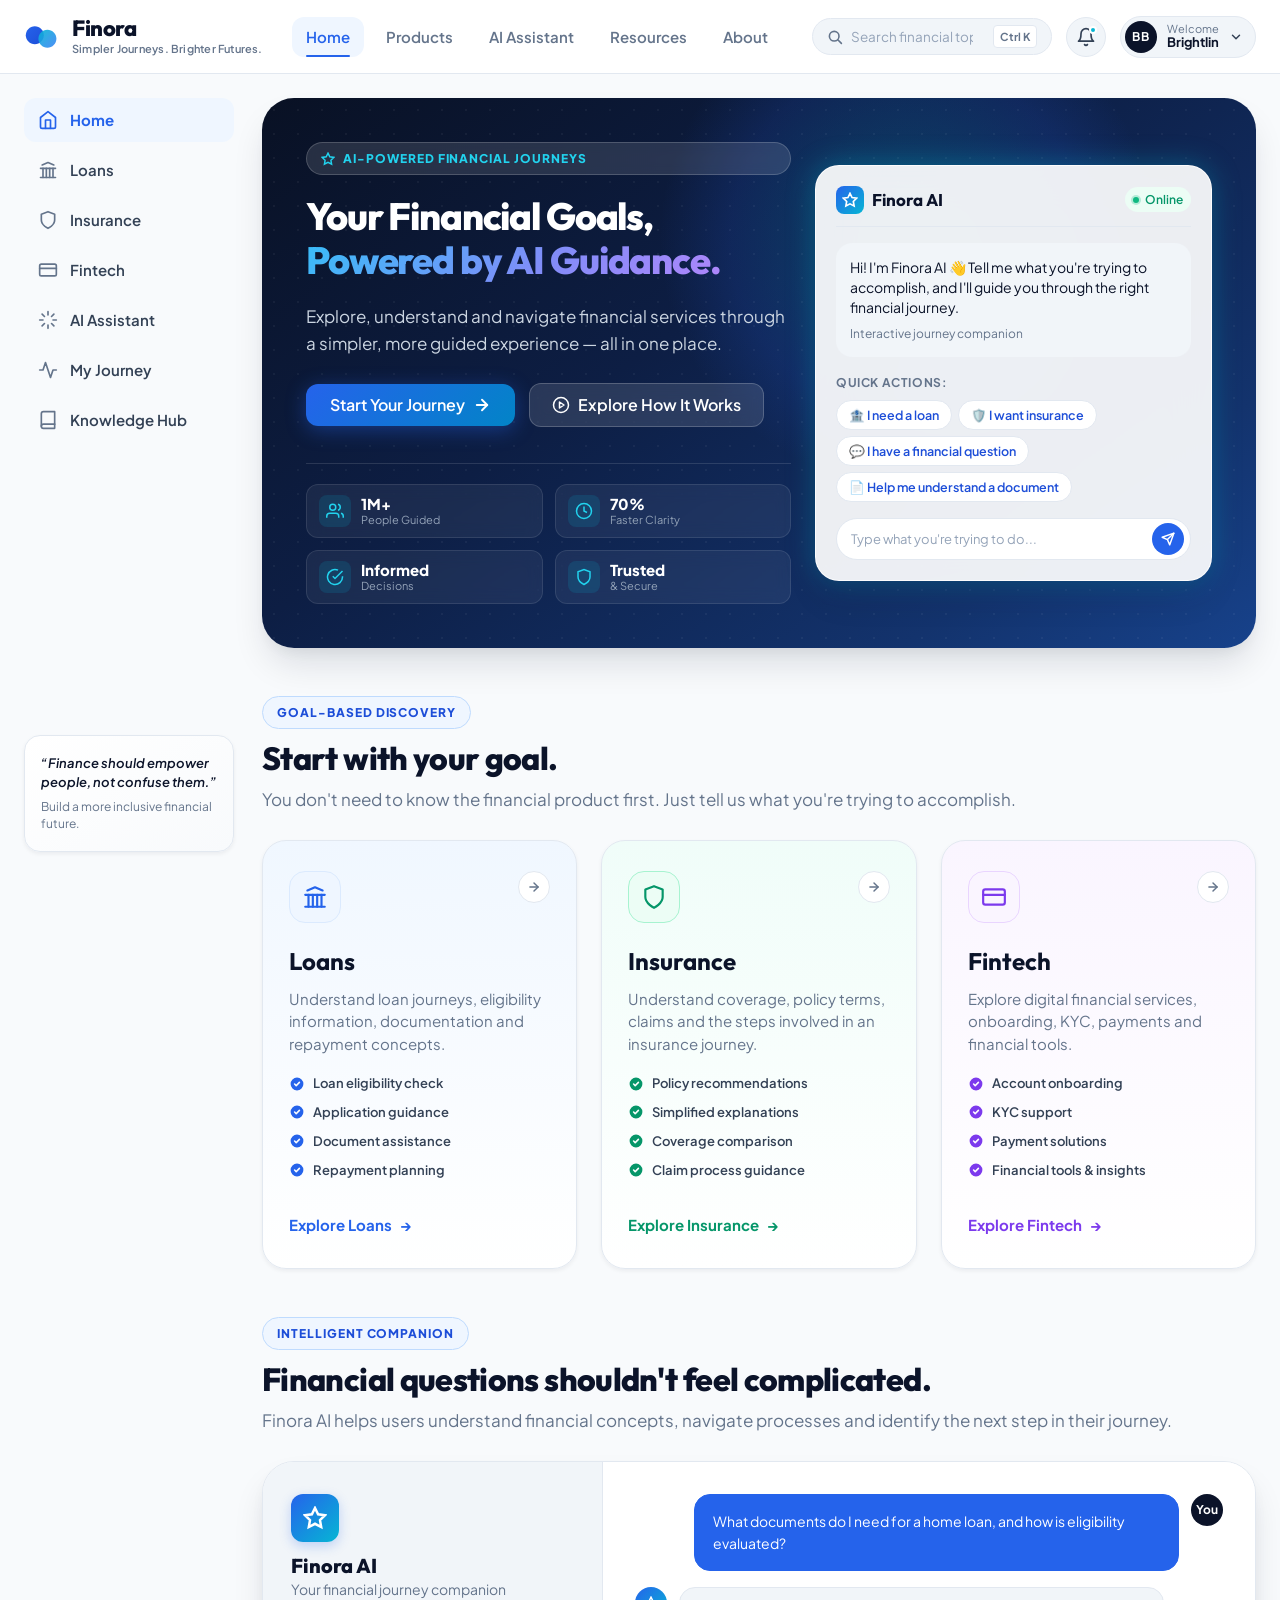
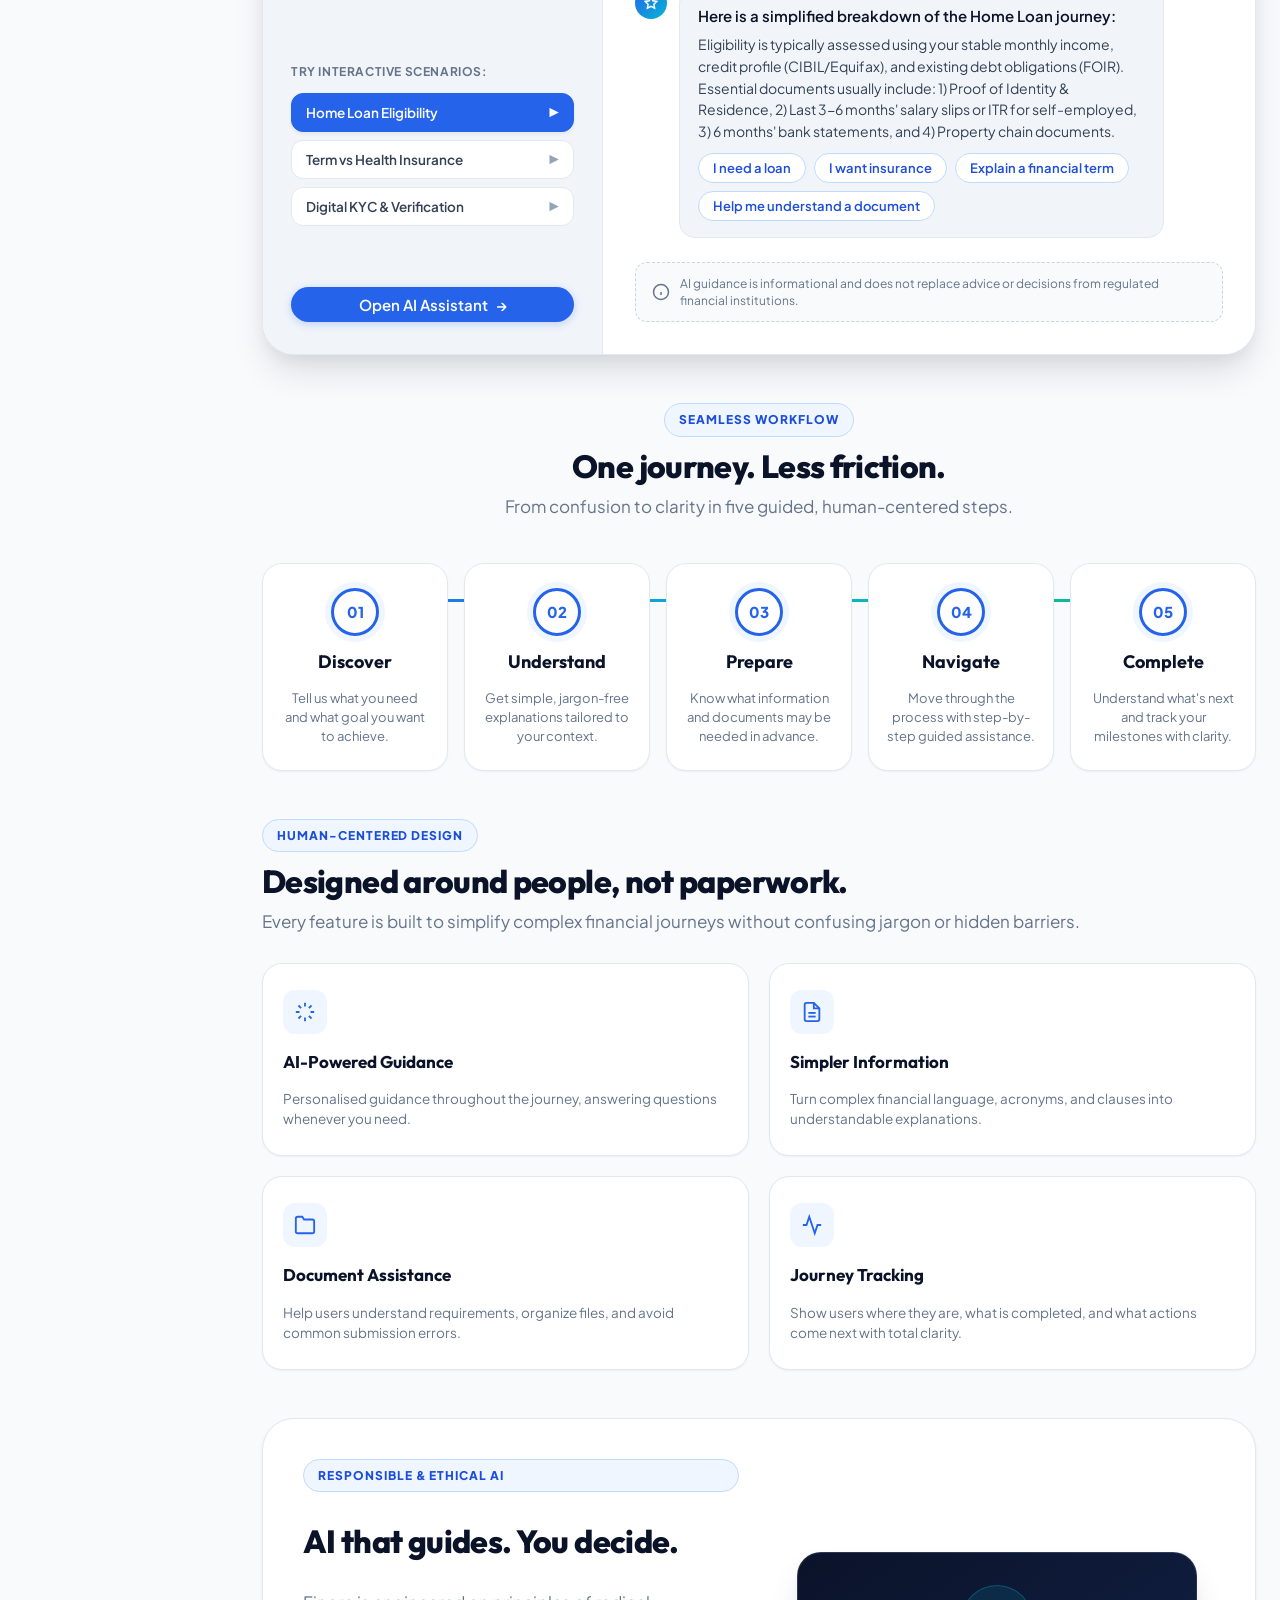
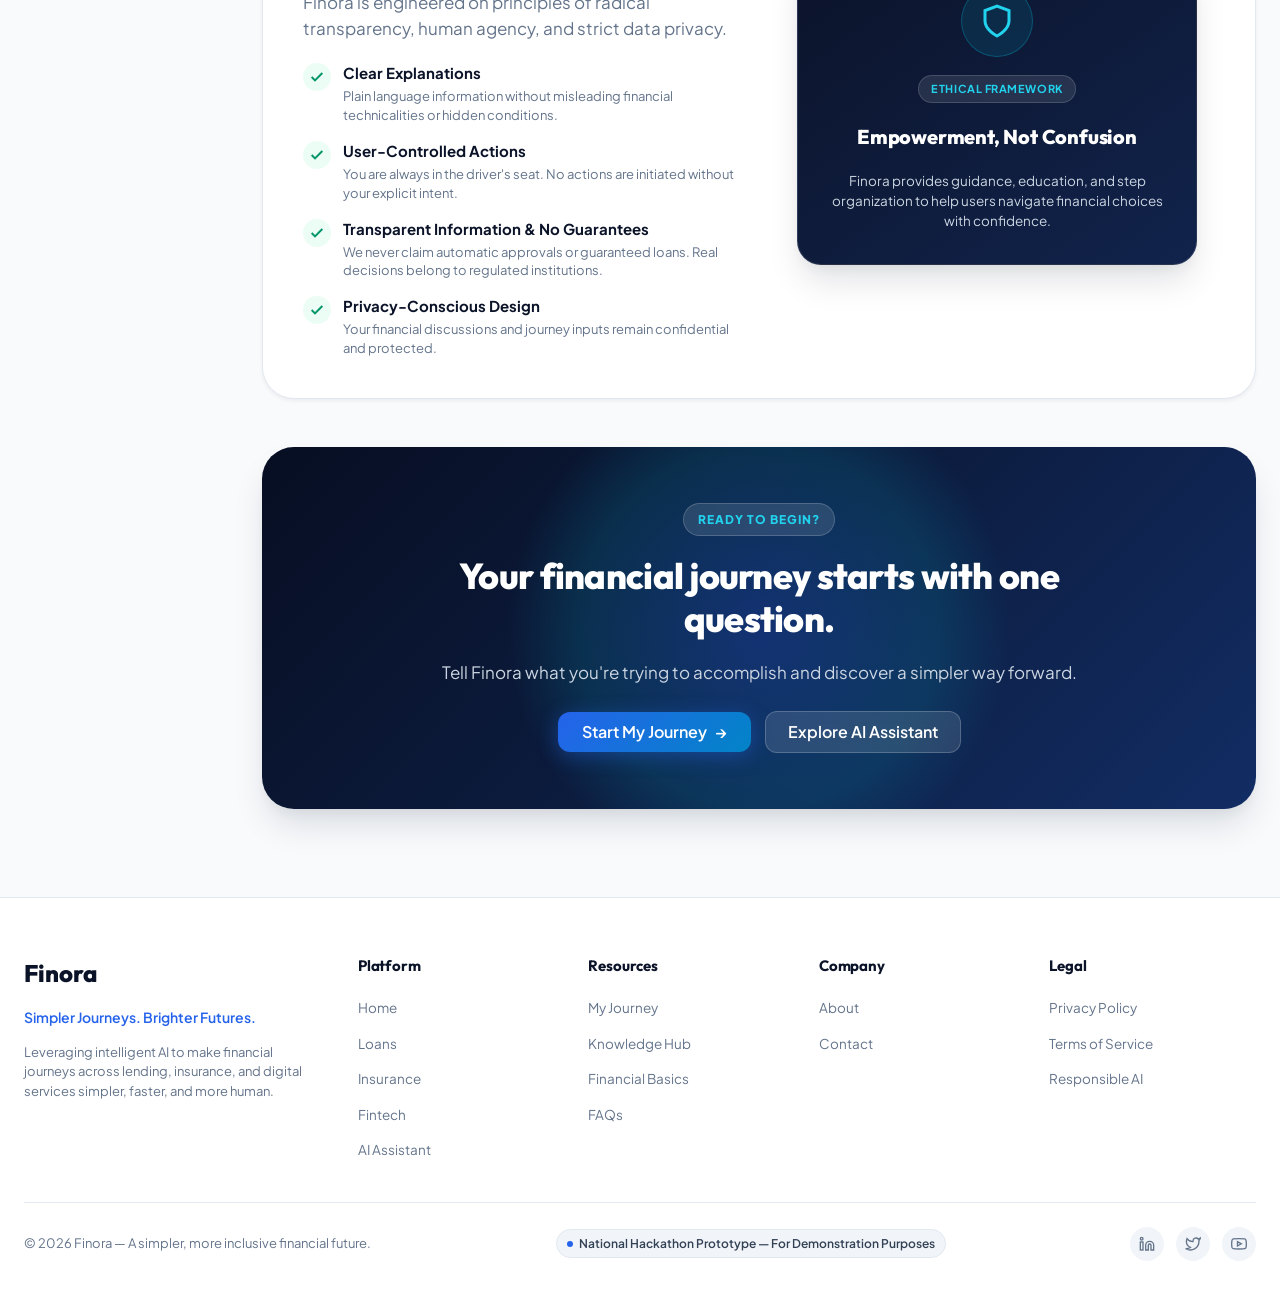
==== index.html @ 35585e45 "feat: initial commit for Finora - AI-Powered Financial Journeys home page and design system" ====
<!DOCTYPE html>
<html lang="en">
<head>
  <meta charset="UTF-8">
  <meta name="viewport" content="width=device-width, initial-scale=1.0">
  <meta name="description" content="Finora — AI-Powered Financial Journeys. Simpler Journeys. Brighter Futures. Making Loans, Insurance, and Fintech journeys simpler, faster, and more human.">
  <meta name="theme-color" content="#0b1329">
  <title>Finora — AI-Powered Financial Journeys</title>
  
  <!-- Core & Responsive Stylesheets -->
  <link rel="stylesheet" href="css/style.css">
  <link rel="stylesheet" href="css/responsive.css">
</head>
<body>

  <div class="app-container">

    <!-- ====================================================================
         GLOBAL FIXED HEADER / NAVIGATION
         ==================================================================== -->
    <header class="top-header" role="banner">
      <div class="header-inner">
        
        <!-- Brand Logo & Tagline -->
        <a href="index.html" class="brand-wrapper" aria-label="Finora Home">
          <svg class="brand-icon" viewBox="0 0 40 40" width="36" height="36" fill="none" xmlns="http://www.w3.org/2000/svg" aria-hidden="true">
            <path d="M12 28C17.5228 28 22 23.5228 22 18C22 12.4772 17.5228 8 12 8C6.47715 8 2 12.4772 2 18C2 23.5228 6.47715 28 12 28Z" fill="url(#brandGrad1)"/>
            <path d="M26 32C31.5228 32 36 27.5228 36 22C36 16.4772 31.5228 12 26 12C20.4772 12 16 16.4772 16 22C16 27.5228 20.4772 32 26 32Z" fill="url(#brandGrad2)" fill-opacity="0.9"/>
            <defs>
              <linearGradient id="brandGrad1" x1="2" y1="8" x2="22" y2="28" gradientUnits="userSpaceOnUse">
                <stop stop-color="#2563EB"/>
                <stop offset="1" stop-color="#1D4ED8"/>
              </linearGradient>
              <linearGradient id="brandGrad2" x1="16" y1="12" x2="36" y2="32" gradientUnits="userSpaceOnUse">
                <stop stop-color="#06B6D4"/>
                <stop offset="1" stop-color="#3B82F6"/>
              </linearGradient>
            </defs>
          </svg>
          <div class="brand-text-group">
            <span class="brand-name">Finora</span>
            <span class="brand-tagline">Simpler Journeys. Brighter Futures.</span>
          </div>
        </a>

        <!-- Global Navigation Links -->
        <nav class="nav-links" aria-label="Primary Navigation">
          <a href="index.html" class="nav-link active" aria-current="page">Home</a>
          <a href="loans.html" class="nav-link">Products</a>
          <a href="ai-assistant.html" class="nav-link">AI Assistant</a>
          <a href="knowledge-hub.html" class="nav-link">Resources</a>
          <a href="#about" class="nav-link">About</a>
        </nav>

        <!-- Header Actions / Profile -->
        <div class="header-actions">
          
          <!-- Search Bar -->
          <div class="header-search">
            <div class="search-input-wrapper">
              <svg class="search-icon" viewBox="0 0 20 20" width="16" height="16" fill="none" stroke="currentColor" stroke-width="2" stroke-linecap="round" stroke-linejoin="round" aria-hidden="true">
                <circle cx="9" cy="9" r="6"></circle>
                <line x1="18" y1="18" x2="13.5" y2="13.5"></line>
              </svg>
              <input type="search" id="globalSearchInput" class="search-input" placeholder="Search financial topics..." aria-label="Search financial topics">
              <span class="search-shortcut" aria-hidden="true">Ctrl K</span>
            </div>
          </div>

          <!-- Notification Bell -->
          <button class="btn-icon" id="notificationBtn" aria-label="Notifications (1 unread)">
            <svg width="20" height="20" viewBox="0 0 24 24" fill="none" stroke="currentColor" stroke-width="2" stroke-linecap="round" stroke-linejoin="round" aria-hidden="true">
              <path d="M18 8A6 6 0 0 0 6 8c0 7-3 9-3 9h18s-3-2-3-9"></path>
              <path d="M13.73 21a2 2 0 0 1-3.46 0"></path>
            </svg>
            <span class="notification-badge" aria-hidden="true"></span>
          </button>

          <!-- User Profile Area -->
          <div class="user-profile-badge" id="userProfileBadge" role="button" tabindex="0" aria-label="User Profile Brightlin">
            <div class="avatar-circle" aria-hidden="true">BB</div>
            <div class="user-details">
              <span class="user-greeting">Welcome</span>
              <span class="user-name">Brightlin</span>
            </div>
            <svg width="14" height="14" viewBox="0 0 24 24" fill="none" stroke="currentColor" stroke-width="2.5" stroke-linecap="round" stroke-linejoin="round" aria-hidden="true">
              <polyline points="6 9 12 15 18 9"></polyline>
            </svg>
          </div>

          <!-- Mobile Hamburger Toggle -->
          <button class="mobile-menu-btn" id="mobileMenuBtn" aria-label="Open mobile navigation menu" aria-expanded="false">
            <svg width="22" height="22" viewBox="0 0 24 24" fill="none" stroke="currentColor" stroke-width="2" stroke-linecap="round" stroke-linejoin="round" aria-hidden="true">
              <line x1="3" y1="12" x2="21" y2="12"></line>
              <line x1="3" y1="6" x2="21" y2="6"></line>
              <line x1="3" y1="18" x2="21" y2="18"></line>
            </svg>
          </button>

        </div>

      </div>
    </header>

    <!-- Mobile Drawer Backdrop & Drawer -->
    <div class="mobile-drawer-backdrop" id="mobileDrawerBackdrop" aria-hidden="true"></div>
    <div class="mobile-drawer" id="mobileDrawer" role="dialog" aria-modal="true" aria-label="Mobile Navigation">
      <div class="mobile-drawer-header">
        <div class="brand-wrapper">
          <svg class="brand-icon" viewBox="0 0 40 40" width="36" height="36" fill="none" xmlns="http://www.w3.org/2000/svg" aria-hidden="true">
            <path d="M12 28C17.5228 28 22 23.5228 22 18C22 12.4772 17.5228 8 12 8C6.47715 8 2 12.4772 2 18C2 23.5228 6.47715 28 12 28Z" fill="url(#brandGradDrawer1)"/>
            <path d="M26 32C31.5228 32 36 27.5228 36 22C36 16.4772 31.5228 12 26 12C20.4772 12 16 16.4772 16 22C16 27.5228 20.4772 32 26 32Z" fill="url(#brandGradDrawer2)" fill-opacity="0.9"/>
            <defs>
              <linearGradient id="brandGradDrawer1" x1="2" y1="8" x2="22" y2="28" gradientUnits="userSpaceOnUse">
                <stop stop-color="#2563EB"/>
                <stop offset="1" stop-color="#1D4ED8"/>
              </linearGradient>
              <linearGradient id="brandGradDrawer2" x1="16" y1="12" x2="36" y2="32" gradientUnits="userSpaceOnUse">
                <stop stop-color="#06B6D4"/>
                <stop offset="1" stop-color="#3B82F6"/>
              </linearGradient>
            </defs>
          </svg>
          <div class="brand-text-group">
            <span class="brand-name">Finora</span>
            <span class="brand-tagline">Simpler Journeys. Brighter Futures.</span>
          </div>
        </div>
        <button class="mobile-drawer-close-btn" id="mobileDrawerClose" aria-label="Close menu">
          <svg width="20" height="20" viewBox="0 0 24 24" fill="none" stroke="currentColor" stroke-width="2" stroke-linecap="round" stroke-linejoin="round" aria-hidden="true">
            <line x1="18" y1="6" x2="6" y2="18"></line>
            <line x1="6" y1="6" x2="18" y2="18"></line>
          </svg>
        </button>
      </div>

      <div class="mobile-drawer-search">
        <div class="search-input-wrapper">
          <svg class="search-icon" viewBox="0 0 20 20" width="16" height="16" fill="none" stroke="currentColor" stroke-width="2" aria-hidden="true">
            <circle cx="9" cy="9" r="6"></circle>
            <line x1="18" y1="18" x2="13.5" y2="13.5"></line>
          </svg>
          <input type="search" class="search-input" placeholder="Search topics..." aria-label="Mobile search">
        </div>
      </div>

      <nav class="mobile-drawer-nav">
        <a href="index.html" class="mobile-nav-link active">
          <span>🏠</span>
          <span>Home</span>
        </a>
        <a href="loans.html" class="mobile-nav-link">
          <span>🏦</span>
          <span>Loans Journey</span>
        </a>
        <a href="insurance.html" class="mobile-nav-link">
          <span>🛡️</span>
          <span>Insurance Journey</span>
        </a>
        <a href="fintech.html" class="mobile-nav-link">
          <span>💳</span>
          <span>Fintech Services</span>
        </a>
        <a href="ai-assistant.html" class="mobile-nav-link">
          <span>✨</span>
          <span>AI Assistant</span>
        </a>
        <a href="my-journey.html" class="mobile-nav-link">
          <span>🗺️</span>
          <span>My Journey</span>
        </a>
        <a href="knowledge-hub.html" class="mobile-nav-link">
          <span>📚</span>
          <span>Knowledge Hub</span>
        </a>
      </nav>

      <div class="mobile-drawer-footer">
        <a href="ai-assistant.html" class="btn btn-primary btn-hero-glow">
          <span>Start Your Journey</span>
          <span aria-hidden="true">→</span>
        </a>
      </div>
    </div>

    <!-- ====================================================================
         APP BODY LAYOUT: SIDEBAR + MAIN CONTENT
         ==================================================================== -->
    <div class="app-body">

      <!-- SECONDARY DESKTOP SIDEBAR -->
      <aside class="sidebar" aria-label="Journey Sidebar Navigation">
        <nav class="sidebar-nav">
          
          <a href="index.html" class="sidebar-link active" aria-current="page">
            <svg class="sidebar-icon" viewBox="0 0 24 24" width="20" height="20" fill="none" stroke="currentColor" stroke-width="2" stroke-linecap="round" stroke-linejoin="round" aria-hidden="true">
              <path d="M3 9l9-7 9 7v11a2 2 0 0 1-2 2H5a2 2 0 0 1-2-2z"></path>
              <polyline points="9 22 9 12 15 12 15 22"></polyline>
            </svg>
            <span>Home</span>
          </a>

          <a href="loans.html" class="sidebar-link">
            <svg class="sidebar-icon" viewBox="0 0 24 24" width="20" height="20" fill="none" stroke="currentColor" stroke-width="2" stroke-linecap="round" stroke-linejoin="round" aria-hidden="true">
              <line x1="3" y1="21" x2="21" y2="21"></line>
              <line x1="3" y1="10" x2="21" y2="10"></line>
              <polyline points="5 6 12 3 19 6"></polyline>
              <line x1="6" y1="10" x2="6" y2="21"></line>
              <line x1="10" y1="10" x2="10" y2="21"></line>
              <line x1="14" y1="10" x2="14" y2="21"></line>
              <line x1="18" y1="10" x2="18" y2="21"></line>
            </svg>
            <span>Loans</span>
          </a>

          <a href="insurance.html" class="sidebar-link">
            <svg class="sidebar-icon" viewBox="0 0 24 24" width="20" height="20" fill="none" stroke="currentColor" stroke-width="2" stroke-linecap="round" stroke-linejoin="round" aria-hidden="true">
              <path d="M12 22s8-4 8-10V5l-8-3-8 3v7c0 6 8 10 8 10z"></path>
            </svg>
            <span>Insurance</span>
          </a>

          <a href="fintech.html" class="sidebar-link">
            <svg class="sidebar-icon" viewBox="0 0 24 24" width="20" height="20" fill="none" stroke="currentColor" stroke-width="2" stroke-linecap="round" stroke-linejoin="round" aria-hidden="true">
              <rect x="2" y="5" width="20" height="14" rx="2"></rect>
              <line x1="2" y1="10" x2="22" y2="10"></line>
            </svg>
            <span>Fintech</span>
          </a>

          <a href="ai-assistant.html" class="sidebar-link">
            <svg class="sidebar-icon" viewBox="0 0 24 24" width="20" height="20" fill="none" stroke="currentColor" stroke-width="2" stroke-linecap="round" stroke-linejoin="round" aria-hidden="true">
              <path d="M12 2v4M12 18v4M4.93 4.93l2.83 2.83M16.24 16.24l2.83 2.83M2 12h4M18 12h4M4.93 19.07l2.83-2.83M16.24 7.76l2.83-2.83"></path>
            </svg>
            <span>AI Assistant</span>
          </a>

          <a href="my-journey.html" class="sidebar-link">
            <svg class="sidebar-icon" viewBox="0 0 24 24" width="20" height="20" fill="none" stroke="currentColor" stroke-width="2" stroke-linecap="round" stroke-linejoin="round" aria-hidden="true">
              <polyline points="22 12 18 12 15 21 9 3 6 12 2 12"></polyline>
            </svg>
            <span>My Journey</span>
          </a>

          <a href="knowledge-hub.html" class="sidebar-link">
            <svg class="sidebar-icon" viewBox="0 0 24 24" width="20" height="20" fill="none" stroke="currentColor" stroke-width="2" stroke-linecap="round" stroke-linejoin="round" aria-hidden="true">
              <path d="M4 19.5A2.5 2.5 0 0 1 6.5 17H20"></path>
              <path d="M6.5 2H20v20H6.5A2.5 2.5 0 0 1 4 19.5v-15A2.5 2.5 0 0 1 6.5 2z"></path>
            </svg>
            <span>Knowledge Hub</span>
          </a>

        </nav>

        <!-- Sidebar Inspiration Quote Card -->
        <div class="sidebar-quote-card">
          <p class="sidebar-quote-text">“Finance should empower people, not confuse them.”</p>
          <p class="sidebar-quote-subtext">Build a more inclusive financial future.</p>
        </div>
      </aside>

      <!-- ==================================================================
           MAIN CONTENT AREA
           ================================================================== -->
      <main class="main-content" id="mainContent" role="main">

        <!-- ================================================================
             SECTION 1 — HERO SECTION
             ================================================================ -->
        <section class="hero-section" aria-labelledby="heroHeading">
          <div class="hero-bg-glow" aria-hidden="true"></div>
          <div class="hero-grid-pattern" aria-hidden="true"></div>

          <div class="hero-content-grid">
            
            <!-- Hero Left Text & Actions -->
            <div class="hero-left">
              <div class="eyebrow-pill pill-dark">
                <svg width="14" height="14" viewBox="0 0 24 24" fill="none" stroke="currentColor" stroke-width="2.5" aria-hidden="true">
                  <path d="M12 2l3.09 6.26L22 9.27l-5 4.87 1.18 6.88L12 17.77l-6.18 3.25L7 14.14 2 9.27l6.91-1.01L12 2z"></path>
                </svg>
                AI-POWERED FINANCIAL JOURNEYS
              </div>

              <h1 id="heroHeading" class="hero-heading">
                Your Financial Goals,<br>
                <span class="hero-accent-text">Powered by AI Guidance.</span>
              </h1>

              <p class="hero-description">
                Explore, understand and navigate financial services through a simpler, more guided experience — all in one place.
              </p>

              <div class="hero-actions">
                <a href="ai-assistant.html" class="btn btn-hero-glow">
                  <span>Start Your Journey</span>
                  <svg width="18" height="18" viewBox="0 0 24 24" fill="none" stroke="currentColor" stroke-width="2.5" stroke-linecap="round" stroke-linejoin="round" aria-hidden="true">
                    <line x1="5" y1="12" x2="19" y2="12"></line>
                    <polyline points="12 5 19 12 12 19"></polyline>
                  </svg>
                </a>
                <a href="#how-it-works" class="btn btn-secondary-glass">
                  <svg width="18" height="18" viewBox="0 0 24 24" fill="none" stroke="currentColor" stroke-width="2" stroke-linecap="round" stroke-linejoin="round" aria-hidden="true">
                    <circle cx="12" cy="12" r="10"></circle>
                    <polygon points="10 8 16 12 10 16 10 8"></polygon>
                  </svg>
                  <span>Explore How It Works</span>
                </a>
              </div>

              <!-- Metrics Pill Grid -->
              <div class="hero-metrics-pill-grid">
                
                <div class="hero-metric-item">
                  <div class="hero-metric-icon-wrap">
                    <svg width="18" height="18" viewBox="0 0 24 24" fill="none" stroke="currentColor" stroke-width="2" aria-hidden="true">
                      <path d="M17 21v-2a4 4 0 0 0-4-4H5a4 4 0 0 0-4 4v2"></path>
                      <circle cx="9" cy="7" r="4"></circle>
                      <path d="M23 21v-2a4 4 0 0 0-3-3.87"></path>
                      <path d="M16 3.13a4 4 0 0 1 0 7.75"></path>
                    </svg>
                  </div>
                  <div class="hero-metric-text">
                    <span class="hero-metric-value">1M+</span>
                    <span class="hero-metric-label">People Guided</span>
                  </div>
                </div>

                <div class="hero-metric-item">
                  <div class="hero-metric-icon-wrap">
                    <svg width="18" height="18" viewBox="0 0 24 24" fill="none" stroke="currentColor" stroke-width="2" aria-hidden="true">
                      <circle cx="12" cy="12" r="10"></circle>
                      <polyline points="12 6 12 12 16 14"></polyline>
                    </svg>
                  </div>
                  <div class="hero-metric-text">
                    <span class="hero-metric-value">70%</span>
                    <span class="hero-metric-label">Faster Clarity</span>
                  </div>
                </div>

                <div class="hero-metric-item">
                  <div class="hero-metric-icon-wrap">
                    <svg width="18" height="18" viewBox="0 0 24 24" fill="none" stroke="currentColor" stroke-width="2" aria-hidden="true">
                      <path d="M22 11.08V12a10 10 0 1 1-5.93-9.14"></path>
                      <polyline points="22 4 12 14.01 9 11.01"></polyline>
                    </svg>
                  </div>
                  <div class="hero-metric-text">
                    <span class="hero-metric-value">Informed</span>
                    <span class="hero-metric-label">Decisions</span>
                  </div>
                </div>

                <div class="hero-metric-item">
                  <div class="hero-metric-icon-wrap">
                    <svg width="18" height="18" viewBox="0 0 24 24" fill="none" stroke="currentColor" stroke-width="2" aria-hidden="true">
                      <path d="M12 22s8-4 8-10V5l-8-3-8 3v7c0 6 8 10 8 10z"></path>
                    </svg>
                  </div>
                  <div class="hero-metric-text">
                    <span class="hero-metric-value">Trusted</span>
                    <span class="hero-metric-label">& Secure</span>
                  </div>
                </div>

              </div>

            </div>

            <!-- Hero Right Floating AI Companion Card -->
            <div class="hero-right">
              <div class="hero-ai-card" role="region" aria-label="Finora AI Quick Assistant">
                
                <div class="hero-ai-header">
                  <div class="hero-ai-brand">
                    <div class="ai-sparkle-badge" aria-hidden="true">
                      <svg width="16" height="16" viewBox="0 0 24 24" fill="none" stroke="currentColor" stroke-width="2.5">
                        <path d="M12 2l3.09 6.26L22 9.27l-5 4.87 1.18 6.88L12 17.77l-6.18 3.25L7 14.14 2 9.27l6.91-1.01L12 2z"></path>
                      </svg>
                    </div>
                    <span class="hero-ai-title">Finora AI</span>
                  </div>
                  <div class="hero-ai-status">
                    <span class="status-dot-pulse" aria-hidden="true"></span>
                    <span>Online</span>
                  </div>
                </div>

                <div class="hero-ai-dialogue">
                  <p class="ai-message-text" id="heroAiDialogueText">
                    Hi! I'm Finora AI 👋 Tell me what you're trying to accomplish, and I'll guide you through the right financial journey.
                  </p>
                  <span class="ai-message-subtitle">Interactive journey companion</span>
                </div>

                <div class="hero-ai-chips-group">
                  <span class="chips-label">Quick actions:</span>
                  <div class="chips-container">
                    <button type="button" class="ai-chip hero-ai-chip" data-intent="loan">🏦 I need a loan</button>
                    <button type="button" class="ai-chip hero-ai-chip" data-intent="insurance">🛡️ I want insurance</button>
                    <button type="button" class="ai-chip hero-ai-chip" data-intent="question">💬 I have a financial question</button>
                    <button type="button" class="ai-chip hero-ai-chip" data-intent="document">📄 Help me understand a document</button>
                  </div>
                </div>

                <form class="hero-ai-input-form" id="heroAiForm">
                  <input type="text" id="heroAiInput" class="hero-ai-input" placeholder="Type what you're trying to do..." aria-label="Ask Finora AI">
                  <button type="submit" class="btn-send-mini" aria-label="Send query">
                    <svg width="14" height="14" viewBox="0 0 24 24" fill="none" stroke="currentColor" stroke-width="2.5" stroke-linecap="round" stroke-linejoin="round" aria-hidden="true">
                      <line x1="22" y1="2" x2="11" y2="13"></line>
                      <polygon points="22 2 15 22 11 13 2 9 22 2"></polygon>
                    </svg>
                  </button>
                </form>

              </div>
            </div>

          </div>
        </section>

        <!-- ================================================================
             SECTION 2 — "START WITH YOUR GOAL" (3 PRODUCT CARDS)
             ================================================================ -->
        <section class="goals-section" id="goals" aria-labelledby="goalsHeading">
          <div class="section-header">
            <div class="eyebrow-pill pill-light">
              <span>GOAL-BASED DISCOVERY</span>
            </div>
            <h2 id="goalsHeading" class="section-title">Start with your goal.</h2>
            <p class="section-subtitle">
              You don't need to know the financial product first. Just tell us what you're trying to accomplish.
            </p>
          </div>

          <div class="goal-cards-grid">
            
            <!-- CARD 1: LOANS -->
            <article class="goal-card goal-card-loans">
              <div class="goal-card-top">
                <div class="goal-card-icon-wrap icon-loans" aria-hidden="true">
                  <svg width="26" height="26" viewBox="0 0 24 24" fill="none" stroke="currentColor" stroke-width="2" stroke-linecap="round" stroke-linejoin="round">
                    <line x1="3" y1="21" x2="21" y2="21"></line>
                    <line x1="3" y1="10" x2="21" y2="10"></line>
                    <polyline points="5 6 12 3 19 6"></polyline>
                    <line x1="6" y1="10" x2="6" y2="21"></line>
                    <line x1="10" y1="10" x2="10" y2="21"></line>
                    <line x1="14" y1="10" x2="14" y2="21"></line>
                    <line x1="18" y1="10" x2="18" y2="21"></line>
                  </svg>
                </div>
                <div class="goal-card-arrow-badge" aria-hidden="true">
                  <svg width="14" height="14" viewBox="0 0 24 24" fill="none" stroke="currentColor" stroke-width="2.5" stroke-linecap="round" stroke-linejoin="round">
                    <line x1="5" y1="12" x2="19" y2="12"></line>
                    <polyline points="12 5 19 12 12 19"></polyline>
                  </svg>
                </div>
              </div>

              <div class="goal-card-body">
                <h3 class="goal-card-title">Loans</h3>
                <p class="goal-card-description">
                  Understand loan journeys, eligibility information, documentation and repayment concepts.
                </p>
                <div class="goal-card-checklist">
                  <div class="checklist-item">
                    <svg class="checklist-icon icon-check-blue" width="16" height="16" viewBox="0 0 20 20" fill="currentColor" aria-hidden="true">
                      <path fill-rule="evenodd" d="M10 18a8 8 0 100-16 8 8 0 000 16zm3.707-9.293a1 1 0 00-1.414-1.414L9 10.586 7.707 9.293a1 1 0 00-1.414 1.414l2 2a1 1 0 001.414 0l4-4z" clip-rule="evenodd"/>
                    </svg>
                    <span>Loan eligibility check</span>
                  </div>
                  <div class="checklist-item">
                    <svg class="checklist-icon icon-check-blue" width="16" height="16" viewBox="0 0 20 20" fill="currentColor" aria-hidden="true">
                      <path fill-rule="evenodd" d="M10 18a8 8 0 100-16 8 8 0 000 16zm3.707-9.293a1 1 0 00-1.414-1.414L9 10.586 7.707 9.293a1 1 0 00-1.414 1.414l2 2a1 1 0 001.414 0l4-4z" clip-rule="evenodd"/>
                    </svg>
                    <span>Application guidance</span>
                  </div>
                  <div class="checklist-item">
                    <svg class="checklist-icon icon-check-blue" width="16" height="16" viewBox="0 0 20 20" fill="currentColor" aria-hidden="true">
                      <path fill-rule="evenodd" d="M10 18a8 8 0 100-16 8 8 0 000 16zm3.707-9.293a1 1 0 00-1.414-1.414L9 10.586 7.707 9.293a1 1 0 00-1.414 1.414l2 2a1 1 0 001.414 0l4-4z" clip-rule="evenodd"/>
                    </svg>
                    <span>Document assistance</span>
                  </div>
                  <div class="checklist-item">
                    <svg class="checklist-icon icon-check-blue" width="16" height="16" viewBox="0 0 20 20" fill="currentColor" aria-hidden="true">
                      <path fill-rule="evenodd" d="M10 18a8 8 0 100-16 8 8 0 000 16zm3.707-9.293a1 1 0 00-1.414-1.414L9 10.586 7.707 9.293a1 1 0 00-1.414 1.414l2 2a1 1 0 001.414 0l4-4z" clip-rule="evenodd"/>
                    </svg>
                    <span>Repayment planning</span>
                  </div>
                </div>
              </div>

              <div class="goal-card-footer">
                <a href="loans.html" class="goal-card-cta cta-loans">
                  <span>Explore Loans</span>
                  <span aria-hidden="true">→</span>
                </a>
              </div>
            </article>

            <!-- CARD 2: INSURANCE -->
            <article class="goal-card goal-card-insurance">
              <div class="goal-card-top">
                <div class="goal-card-icon-wrap icon-insurance" aria-hidden="true">
                  <svg width="26" height="26" viewBox="0 0 24 24" fill="none" stroke="currentColor" stroke-width="2" stroke-linecap="round" stroke-linejoin="round">
                    <path d="M12 22s8-4 8-10V5l-8-3-8 3v7c0 6 8 10 8 10z"></path>
                  </svg>
                </div>
                <div class="goal-card-arrow-badge" aria-hidden="true">
                  <svg width="14" height="14" viewBox="0 0 24 24" fill="none" stroke="currentColor" stroke-width="2.5" stroke-linecap="round" stroke-linejoin="round">
                    <line x1="5" y1="12" x2="19" y2="12"></line>
                    <polyline points="12 5 19 12 12 19"></polyline>
                  </svg>
                </div>
              </div>

              <div class="goal-card-body">
                <h3 class="goal-card-title">Insurance</h3>
                <p class="goal-card-description">
                  Understand coverage, policy terms, claims and the steps involved in an insurance journey.
                </p>
                <div class="goal-card-checklist">
                  <div class="checklist-item">
                    <svg class="checklist-icon icon-check-green" width="16" height="16" viewBox="0 0 20 20" fill="currentColor" aria-hidden="true">
                      <path fill-rule="evenodd" d="M10 18a8 8 0 100-16 8 8 0 000 16zm3.707-9.293a1 1 0 00-1.414-1.414L9 10.586 7.707 9.293a1 1 0 00-1.414 1.414l2 2a1 1 0 001.414 0l4-4z" clip-rule="evenodd"/>
                    </svg>
                    <span>Policy recommendations</span>
                  </div>
                  <div class="checklist-item">
                    <svg class="checklist-icon icon-check-green" width="16" height="16" viewBox="0 0 20 20" fill="currentColor" aria-hidden="true">
                      <path fill-rule="evenodd" d="M10 18a8 8 0 100-16 8 8 0 000 16zm3.707-9.293a1 1 0 00-1.414-1.414L9 10.586 7.707 9.293a1 1 0 00-1.414 1.414l2 2a1 1 0 001.414 0l4-4z" clip-rule="evenodd"/>
                    </svg>
                    <span>Simplified explanations</span>
                  </div>
                  <div class="checklist-item">
                    <svg class="checklist-icon icon-check-green" width="16" height="16" viewBox="0 0 20 20" fill="currentColor" aria-hidden="true">
                      <path fill-rule="evenodd" d="M10 18a8 8 0 100-16 8 8 0 000 16zm3.707-9.293a1 1 0 00-1.414-1.414L9 10.586 7.707 9.293a1 1 0 00-1.414 1.414l2 2a1 1 0 001.414 0l4-4z" clip-rule="evenodd"/>
                    </svg>
                    <span>Coverage comparison</span>
                  </div>
                  <div class="checklist-item">
                    <svg class="checklist-icon icon-check-green" width="16" height="16" viewBox="0 0 20 20" fill="currentColor" aria-hidden="true">
                      <path fill-rule="evenodd" d="M10 18a8 8 0 100-16 8 8 0 000 16zm3.707-9.293a1 1 0 00-1.414-1.414L9 10.586 7.707 9.293a1 1 0 00-1.414 1.414l2 2a1 1 0 001.414 0l4-4z" clip-rule="evenodd"/>
                    </svg>
                    <span>Claim process guidance</span>
                  </div>
                </div>
              </div>

              <div class="goal-card-footer">
                <a href="insurance.html" class="goal-card-cta cta-insurance">
                  <span>Explore Insurance</span>
                  <span aria-hidden="true">→</span>
                </a>
              </div>
            </article>

            <!-- CARD 3: FINTECH -->
            <article class="goal-card goal-card-fintech">
              <div class="goal-card-top">
                <div class="goal-card-icon-wrap icon-fintech" aria-hidden="true">
                  <svg width="26" height="26" viewBox="0 0 24 24" fill="none" stroke="currentColor" stroke-width="2" stroke-linecap="round" stroke-linejoin="round">
                    <rect x="2" y="5" width="20" height="14" rx="2"></rect>
                    <line x1="2" y1="10" x2="22" y2="10"></line>
                  </svg>
                </div>
                <div class="goal-card-arrow-badge" aria-hidden="true">
                  <svg width="14" height="14" viewBox="0 0 24 24" fill="none" stroke="currentColor" stroke-width="2.5" stroke-linecap="round" stroke-linejoin="round">
                    <line x1="5" y1="12" x2="19" y2="12"></line>
                    <polyline points="12 5 19 12 12 19"></polyline>
                  </svg>
                </div>
              </div>

              <div class="goal-card-body">
                <h3 class="goal-card-title">Fintech</h3>
                <p class="goal-card-description">
                  Explore digital financial services, onboarding, KYC, payments and financial tools.
                </p>
                <div class="goal-card-checklist">
                  <div class="checklist-item">
                    <svg class="checklist-icon icon-check-purple" width="16" height="16" viewBox="0 0 20 20" fill="currentColor" aria-hidden="true">
                      <path fill-rule="evenodd" d="M10 18a8 8 0 100-16 8 8 0 000 16zm3.707-9.293a1 1 0 00-1.414-1.414L9 10.586 7.707 9.293a1 1 0 00-1.414 1.414l2 2a1 1 0 001.414 0l4-4z" clip-rule="evenodd"/>
                    </svg>
                    <span>Account onboarding</span>
                  </div>
                  <div class="checklist-item">
                    <svg class="checklist-icon icon-check-purple" width="16" height="16" viewBox="0 0 20 20" fill="currentColor" aria-hidden="true">
                      <path fill-rule="evenodd" d="M10 18a8 8 0 100-16 8 8 0 000 16zm3.707-9.293a1 1 0 00-1.414-1.414L9 10.586 7.707 9.293a1 1 0 00-1.414 1.414l2 2a1 1 0 001.414 0l4-4z" clip-rule="evenodd"/>
                    </svg>
                    <span>KYC support</span>
                  </div>
                  <div class="checklist-item">
                    <svg class="checklist-icon icon-check-purple" width="16" height="16" viewBox="0 0 20 20" fill="currentColor" aria-hidden="true">
                      <path fill-rule="evenodd" d="M10 18a8 8 0 100-16 8 8 0 000 16zm3.707-9.293a1 1 0 00-1.414-1.414L9 10.586 7.707 9.293a1 1 0 00-1.414 1.414l2 2a1 1 0 001.414 0l4-4z" clip-rule="evenodd"/>
                    </svg>
                    <span>Payment solutions</span>
                  </div>
                  <div class="checklist-item">
                    <svg class="checklist-icon icon-check-purple" width="16" height="16" viewBox="0 0 20 20" fill="currentColor" aria-hidden="true">
                      <path fill-rule="evenodd" d="M10 18a8 8 0 100-16 8 8 0 000 16zm3.707-9.293a1 1 0 00-1.414-1.414L9 10.586 7.707 9.293a1 1 0 00-1.414 1.414l2 2a1 1 0 001.414 0l4-4z" clip-rule="evenodd"/>
                    </svg>
                    <span>Financial tools & insights</span>
                  </div>
                </div>
              </div>

              <div class="goal-card-footer">
                <a href="fintech.html" class="goal-card-cta cta-fintech">
                  <span>Explore Fintech</span>
                  <span aria-hidden="true">→</span>
                </a>
              </div>
            </article>

          </div>
        </section>

        <!-- ================================================================
             SECTION 3 — AI GUIDANCE (INTERACTIVE INTERFACE PREVIEW)
             ================================================================ -->
        <section class="ai-guidance-section" id="ai-assistant" aria-labelledby="aiSectionHeading">
          <div class="section-header">
            <div class="eyebrow-pill pill-light">
              <span>INTELLIGENT COMPANION</span>
            </div>
            <h2 id="aiSectionHeading" class="section-title">Financial questions shouldn't feel complicated.</h2>
            <p class="section-subtitle">
              Finora AI helps users understand financial concepts, navigate processes and identify the next step in their journey.
            </p>
          </div>

          <div class="ai-preview-container">
            
            <!-- Left Sub-Panel: AI Persona & Context -->
            <div class="ai-preview-sidebar">
              <div class="ai-preview-brand-block">
                <div class="ai-avatar-large" aria-hidden="true">
                  <svg width="24" height="24" viewBox="0 0 24 24" fill="none" stroke="currentColor" stroke-width="2.5">
                    <path d="M12 2l3.09 6.26L22 9.27l-5 4.87 1.18 6.88L12 17.77l-6.18 3.25L7 14.14 2 9.27l6.91-1.01L12 2z"></path>
                  </svg>
                </div>
                <div>
                  <h3 class="ai-preview-brand-title">Finora AI</h3>
                  <p class="ai-preview-brand-desc">Your financial journey companion</p>
                </div>
              </div>

              <!-- Interactive Scenario Selectors -->
              <div class="ai-scenarios-list">
                <span class="scenario-label">Try interactive scenarios:</span>
                
                <button type="button" class="scenario-btn active" data-scenario="home-loan">
                  <span>Home Loan Eligibility</span>
                  <span class="scenario-arrow" aria-hidden="true">▶</span>
                </button>
                
                <button type="button" class="scenario-btn" data-scenario="insurance-compare">
                  <span>Term vs Health Insurance</span>
                  <span class="scenario-arrow" aria-hidden="true">▶</span>
                </button>
                
                <button type="button" class="scenario-btn" data-scenario="kyc-verification">
                  <span>Digital KYC & Verification</span>
                  <span class="scenario-arrow" aria-hidden="true">▶</span>
                </button>
              </div>

              <a href="ai-assistant.html" class="btn btn-primary btn-pill">
                <span>Open AI Assistant</span>
                <span aria-hidden="true">→</span>
              </a>
            </div>

            <!-- Right Sub-Panel: Conversation Stream -->
            <div class="ai-preview-chat-pane">
              
              <div class="chat-message-stream">
                
                <!-- Simulated User Query -->
                <div class="chat-bubble chat-bubble-user">
                  <div class="chat-avatar-mini avatar-user-mini" aria-hidden="true">You</div>
                  <div class="chat-bubble-content">
                    <p class="chat-text" id="previewUserText">
                      What documents do I need for a home loan, and how is eligibility evaluated?
                    </p>
                  </div>
                </div>

                <!-- Simulated AI Response -->
                <div class="chat-bubble chat-bubble-ai">
                  <div class="chat-avatar-mini avatar-ai-mini" aria-hidden="true">
                    <svg width="14" height="14" viewBox="0 0 24 24" fill="none" stroke="currentColor" stroke-width="2.5">
                      <path d="M12 2l3.09 6.26L22 9.27l-5 4.87 1.18 6.88L12 17.77l-6.18 3.25L7 14.14 2 9.27l6.91-1.01L12 2z"></path>
                    </svg>
                  </div>
                  <div class="chat-bubble-content">
                    <div class="chat-greeting" id="previewAiGreeting">
                      Here is a simplified breakdown of the Home Loan journey:
                    </div>
                    <p class="chat-text" id="previewAiBody">
                      Eligibility is typically assessed using your stable monthly income, credit profile (CIBIL/Equifax), and existing debt obligations (FOIR). Essential documents usually include: 1) Proof of Identity & Residence, 2) Last 3-6 months' salary slips or ITR for self-employed, 3) 6 months' bank statements, and 4) Property chain documents.
                    </p>
                    
                    <!-- Quick Action Chips -->
                    <div class="chat-chips-row">
                      <button type="button" class="chat-action-chip">I need a loan</button>
                      <button type="button" class="chat-action-chip">I want insurance</button>
                      <button type="button" class="chat-action-chip">Explain a financial term</button>
                      <button type="button" class="chat-action-chip">Help me understand a document</button>
                    </div>
                  </div>
                </div>

              </div>

              <!-- Responsible AI Disclaimer -->
              <div class="ai-disclaimer-box">
                <svg class="disclaimer-icon" width="18" height="18" viewBox="0 0 24 24" fill="none" stroke="currentColor" stroke-width="2" aria-hidden="true">
                  <circle cx="12" cy="12" r="10"></circle>
                  <line x1="12" y1="16" x2="12" y2="12"></line>
                  <line x1="12" y1="8" x2="12.01" y2="8"></line>
                </svg>
                <p class="disclaimer-text">
                  AI guidance is informational and does not replace advice or decisions from regulated financial institutions.
                </p>
              </div>

            </div>

          </div>
        </section>

        <!-- ================================================================
             SECTION 4 — HOW IT WORKS (5-STEP HORIZONTAL JOURNEY)
             ================================================================ -->
        <section class="how-it-works-section" id="how-it-works" aria-labelledby="howItWorksHeading">
          <div class="section-header centered">
            <div class="eyebrow-pill pill-light">
              <span>SEAMLESS WORKFLOW</span>
            </div>
            <h2 id="howItWorksHeading" class="section-title">One journey. Less friction.</h2>
            <p class="section-subtitle">
              From confusion to clarity in five guided, human-centered steps.
            </p>
          </div>

          <div class="journey-timeline-wrapper">
            <div class="journey-track-line" aria-hidden="true"></div>

            <div class="journey-steps-grid">
              
              <!-- STEP 01 -->
              <div class="journey-step-card">
                <div class="step-node-badge" aria-hidden="true">01</div>
                <h3 class="step-title">Discover</h3>
                <p class="step-description">Tell us what you need and what goal you want to achieve.</p>
              </div>

              <!-- STEP 02 -->
              <div class="journey-step-card">
                <div class="step-node-badge" aria-hidden="true">02</div>
                <h3 class="step-title">Understand</h3>
                <p class="step-description">Get simple, jargon-free explanations tailored to your context.</p>
              </div>

              <!-- STEP 03 -->
              <div class="journey-step-card">
                <div class="step-node-badge" aria-hidden="true">03</div>
                <h3 class="step-title">Prepare</h3>
                <p class="step-description">Know what information and documents may be needed in advance.</p>
              </div>

              <!-- STEP 04 -->
              <div class="journey-step-card">
                <div class="step-node-badge" aria-hidden="true">04</div>
                <h3 class="step-title">Navigate</h3>
                <p class="step-description">Move through the process with step-by-step guided assistance.</p>
              </div>

              <!-- STEP 05 -->
              <div class="journey-step-card">
                <div class="step-node-badge" aria-hidden="true">05</div>
                <h3 class="step-title">Complete</h3>
                <p class="step-description">Understand what's next and track your milestones with clarity.</p>
              </div>

            </div>
          </div>
        </section>

        <!-- ================================================================
             SECTION 5 — WHY FINORA (4 VALUE CARDS)
             ================================================================ -->
        <section class="why-finora-section" id="why-finora" aria-labelledby="whyHeading">
          <div class="section-header">
            <div class="eyebrow-pill pill-light">
              <span>HUMAN-CENTERED DESIGN</span>
            </div>
            <h2 id="whyHeading" class="section-title">Designed around people, not paperwork.</h2>
            <p class="section-subtitle">
              Every feature is built to simplify complex financial journeys without confusing jargon or hidden barriers.
            </p>
          </div>

          <div class="features-grid">
            
            <!-- FEATURE 1 -->
            <div class="feature-card">
              <div class="feature-icon-box" aria-hidden="true">
                <svg width="22" height="22" viewBox="0 0 24 24" fill="none" stroke="currentColor" stroke-width="2">
                  <path d="M12 2v4M12 18v4M4.93 4.93l2.83 2.83M16.24 16.24l2.83 2.83M2 12h4M18 12h4M4.93 19.07l2.83-2.83M16.24 7.76l2.83-2.83"></path>
                </svg>
              </div>
              <h3 class="feature-title">AI-Powered Guidance</h3>
              <p class="feature-text">Personalised guidance throughout the journey, answering questions whenever you need.</p>
            </div>

            <!-- FEATURE 2 -->
            <div class="feature-card">
              <div class="feature-icon-box" aria-hidden="true">
                <svg width="22" height="22" viewBox="0 0 24 24" fill="none" stroke="currentColor" stroke-width="2">
                  <path d="M14 2H6a2 2 0 0 0-2 2v16a2 2 0 0 0 2 2h12a2 2 0 0 0 2-2V8z"></path>
                  <polyline points="14 2 14 8 20 8"></polyline>
                  <line x1="16" y1="13" x2="8" y2="13"></line>
                  <line x1="16" y1="17" x2="8" y2="17"></line>
                </svg>
              </div>
              <h3 class="feature-title">Simpler Information</h3>
              <p class="feature-text">Turn complex financial language, acronyms, and clauses into understandable explanations.</p>
            </div>

            <!-- FEATURE 3 -->
            <div class="feature-card">
              <div class="feature-icon-box" aria-hidden="true">
                <svg width="22" height="22" viewBox="0 0 24 24" fill="none" stroke="currentColor" stroke-width="2">
                  <path d="M22 19a2 2 0 0 1-2 2H4a2 2 0 0 1-2-2V5a2 2 0 0 1 2-2h5l2 3h9a2 2 0 0 1 2 2z"></path>
                </svg>
              </div>
              <h3 class="feature-title">Document Assistance</h3>
              <p class="feature-text">Help users understand requirements, organize files, and avoid common submission errors.</p>
            </div>

            <!-- FEATURE 4 -->
            <div class="feature-card">
              <div class="feature-icon-box" aria-hidden="true">
                <svg width="22" height="22" viewBox="0 0 24 24" fill="none" stroke="currentColor" stroke-width="2">
                  <polyline points="22 12 18 12 15 21 9 3 6 12 2 12"></polyline>
                </svg>
              </div>
              <h3 class="feature-title">Journey Tracking</h3>
              <p class="feature-text">Show users where they are, what is completed, and what actions come next with total clarity.</p>
            </div>

          </div>
        </section>

        <!-- ================================================================
             SECTION 6 — TRUST & RESPONSIBLE AI
             ================================================================ -->
        <section class="trust-section" id="trust" aria-labelledby="trustHeading">
          
          <div class="trust-content">
            <div class="eyebrow-pill pill-light">
              <span>RESPONSIBLE & ETHICAL AI</span>
            </div>
            
            <h2 id="trustHeading" class="section-title">AI that guides. You decide.</h2>
            
            <p class="section-subtitle">
              Finora is engineered on principles of radical transparency, human agency, and strict data privacy.
            </p>

            <div class="trust-pillars-list">
              
              <div class="trust-pillar-item">
                <div class="pillar-icon-wrap" aria-hidden="true">
                  <svg width="16" height="16" viewBox="0 0 24 24" fill="none" stroke="currentColor" stroke-width="3">
                    <polyline points="20 6 9 17 4 12"></polyline>
                  </svg>
                </div>
                <div>
                  <h3 class="pillar-title">Clear Explanations</h3>
                  <p class="pillar-desc">Plain language information without misleading financial technicalities or hidden conditions.</p>
                </div>
              </div>

              <div class="trust-pillar-item">
                <div class="pillar-icon-wrap" aria-hidden="true">
                  <svg width="16" height="16" viewBox="0 0 24 24" fill="none" stroke="currentColor" stroke-width="3">
                    <polyline points="20 6 9 17 4 12"></polyline>
                  </svg>
                </div>
                <div>
                  <h3 class="pillar-title">User-Controlled Actions</h3>
                  <p class="pillar-desc">You are always in the driver's seat. No actions are initiated without your explicit intent.</p>
                </div>
              </div>

              <div class="trust-pillar-item">
                <div class="pillar-icon-wrap" aria-hidden="true">
                  <svg width="16" height="16" viewBox="0 0 24 24" fill="none" stroke="currentColor" stroke-width="3">
                    <polyline points="20 6 9 17 4 12"></polyline>
                  </svg>
                </div>
                <div>
                  <h3 class="pillar-title">Transparent Information & No Guarantees</h3>
                  <p class="pillar-desc">We never claim automatic approvals or guaranteed loans. Real decisions belong to regulated institutions.</p>
                </div>
              </div>

              <div class="trust-pillar-item">
                <div class="pillar-icon-wrap" aria-hidden="true">
                  <svg width="16" height="16" viewBox="0 0 24 24" fill="none" stroke="currentColor" stroke-width="3">
                    <polyline points="20 6 9 17 4 12"></polyline>
                  </svg>
                </div>
                <div>
                  <h3 class="pillar-title">Privacy-Conscious Design</h3>
                  <p class="pillar-desc">Your financial discussions and journey inputs remain confidential and protected.</p>
                </div>
              </div>

            </div>
          </div>

          <!-- Illustrated Trust Visual Card -->
          <div class="trust-visual-container">
            <div class="trust-shield-card">
              <div class="trust-shield-icon-outer" aria-hidden="true">
                <svg width="36" height="36" viewBox="0 0 24 24" fill="none" stroke="currentColor" stroke-width="2">
                  <path d="M12 22s8-4 8-10V5l-8-3-8 3v7c0 6 8 10 8 10z"></path>
                </svg>
              </div>
              <span class="trust-badge-pill">Ethical Framework</span>
              <h3 class="trust-card-title">Empowerment, Not Confusion</h3>
              <p class="trust-card-desc">
                Finora provides guidance, education, and step organization to help users navigate financial choices with confidence.
              </p>
            </div>
          </div>

        </section>

        <!-- ================================================================
             SECTION 7 — FINAL CTA BANNER
             ================================================================ -->
        <section class="final-cta-section" aria-labelledby="finalCtaHeading">
          <div class="cta-banner-glow" aria-hidden="true"></div>
          
          <div class="final-cta-inner">
            <div class="eyebrow-pill pill-dark">
              <span>READY TO BEGIN?</span>
            </div>
            
            <h2 id="finalCtaHeading" class="final-cta-heading">
              Your financial journey starts with one question.
            </h2>
            
            <p class="final-cta-text">
              Tell Finora what you're trying to accomplish and discover a simpler way forward.
            </p>
            
            <div class="final-cta-actions">
              <a href="ai-assistant.html" class="btn btn-hero-glow">
                <span>Start My Journey</span>
                <span aria-hidden="true">→</span>
              </a>
              <a href="ai-assistant.html" class="btn btn-secondary-glass">
                <span>Explore AI Assistant</span>
              </a>
            </div>
          </div>
        </section>

      </main>
    </div>

    <!-- ====================================================================
         SECTION 8 — SITE FOOTER
         ==================================================================== -->
    <footer class="site-footer" role="contentinfo">
      <div class="footer-inner">
        
        <div class="footer-top-grid">
          
          <!-- Column 1: Brand & Mission -->
          <div class="footer-brand-column">
            <span class="footer-brand-title">Finora</span>
            <span class="footer-brand-tagline">Simpler Journeys. Brighter Futures.</span>
            <p class="footer-brand-mission">
              Leveraging intelligent AI to make financial journeys across lending, insurance, and digital services simpler, faster, and more human.
            </p>
          </div>

          <!-- Column 2: Platform -->
          <div>
            <h3 class="footer-column-title">Platform</h3>
            <ul class="footer-links-list">
              <li><a href="index.html" class="footer-link">Home</a></li>
              <li><a href="loans.html" class="footer-link">Loans</a></li>
              <li><a href="insurance.html" class="footer-link">Insurance</a></li>
              <li><a href="fintech.html" class="footer-link">Fintech</a></li>
              <li><a href="ai-assistant.html" class="footer-link">AI Assistant</a></li>
            </ul>
          </div>

          <!-- Column 3: Resources -->
          <div>
            <h3 class="footer-column-title">Resources</h3>
            <ul class="footer-links-list">
              <li><a href="my-journey.html" class="footer-link">My Journey</a></li>
              <li><a href="knowledge-hub.html" class="footer-link">Knowledge Hub</a></li>
              <li><a href="knowledge-hub.html#basics" class="footer-link">Financial Basics</a></li>
              <li><a href="knowledge-hub.html#faqs" class="footer-link">FAQs</a></li>
            </ul>
          </div>

          <!-- Column 4: Company -->
          <div>
            <h3 class="footer-column-title">Company</h3>
            <ul class="footer-links-list">
              <li><a href="#about" class="footer-link">About</a></li>
              <li><a href="#contact" class="footer-link">Contact</a></li>
            </ul>
          </div>

          <!-- Column 5: Legal -->
          <div>
            <h3 class="footer-column-title">Legal</h3>
            <ul class="footer-links-list">
              <li><a href="#privacy" class="footer-link">Privacy Policy</a></li>
              <li><a href="#terms" class="footer-link">Terms of Service</a></li>
              <li><a href="#trust" class="footer-link">Responsible AI</a></li>
            </ul>
          </div>

        </div>

        <!-- Bottom Copyright & Prototype Disclaimer -->
        <div class="footer-bottom">
          <p class="footer-copyright">
            © 2026 Finora — A simpler, more inclusive financial future.
          </p>
          
          <div class="footer-prototype-tag">
            <span class="prototype-pulse-dot" aria-hidden="true"></span>
            <span>National Hackathon Prototype — For Demonstration Purposes</span>
          </div>

          <div class="footer-social-links" aria-label="Social links">
            <a href="#" class="social-icon-btn" aria-label="LinkedIn">
              <svg width="16" height="16" viewBox="0 0 24 24" fill="none" stroke="currentColor" stroke-width="2" aria-hidden="true">
                <path d="M16 8a6 6 0 0 1 6 6v7h-4v-7a2 2 0 0 0-2-2 2 2 0 0 0-2 2v7h-4v-7a6 6 0 0 1 6-6z"></path>
                <rect x="2" y="9" width="4" height="12"></rect>
                <circle cx="4" cy="4" r="2"></circle>
              </svg>
            </a>
            <a href="#" class="social-icon-btn" aria-label="Twitter / X">
              <svg width="16" height="16" viewBox="0 0 24 24" fill="none" stroke="currentColor" stroke-width="2" aria-hidden="true">
                <path d="M23 3a10.9 10.9 0 0 1-3.14 1.53 4.48 4.48 0 0 0-7.86 3v1A10.66 10.66 0 0 1 3 4s-4 9 5 13a11.64 11.64 0 0 1-7 2c9 5 20 0 20-11.5a4.5 4.5 0 0 0-.08-.83A7.72 7.72 0 0 0 23 3z"></path>
              </svg>
            </a>
            <a href="#" class="social-icon-btn" aria-label="YouTube">
              <svg width="16" height="16" viewBox="0 0 24 24" fill="none" stroke="currentColor" stroke-width="2" aria-hidden="true">
                <path d="M22.54 6.42a2.78 2.78 0 0 0-1.94-2C18.88 4 12 4 12 4s-6.88 0-8.6.46a2.78 2.78 0 0 0-1.94 2A29 29 0 0 0 1 11.75a29 29 0 0 0 .46 5.33A2.78 2.78 0 0 0 3.4 19c1.72.46 8.6.46 8.6.46s6.88 0 8.6-.46a2.78 2.78 0 0 0 1.94-2 29 29 0 0 0 .46-5.25 29 29 0 0 0-.46-5.33z"></path>
                <polygon points="9.75 15.02 15.5 11.75 9.75 8.48 9.75 15.02"></polygon>
              </svg>
            </a>
          </div>
        </div>

      </div>
    </footer>

    <!-- ====================================================================
         MOBILE BOTTOM NAVIGATION DOCK (Native App UX for Mobile)
         ==================================================================== -->
    <nav class="mobile-bottom-nav" aria-label="Mobile Quick Navigation">
      <a href="index.html" class="mobile-bottom-nav-item active" aria-current="page">
        <svg width="20" height="20" viewBox="0 0 24 24" fill="none" stroke="currentColor" stroke-width="2" stroke-linecap="round" stroke-linejoin="round" aria-hidden="true">
          <path d="M3 9l9-7 9 7v11a2 2 0 0 1-2 2H5a2 2 0 0 1-2-2z"></path>
          <polyline points="9 22 9 12 15 12 15 22"></polyline>
        </svg>
        <span>Home</span>
      </a>

      <a href="loans.html" class="mobile-bottom-nav-item">
        <svg width="20" height="20" viewBox="0 0 24 24" fill="none" stroke="currentColor" stroke-width="2" stroke-linecap="round" stroke-linejoin="round" aria-hidden="true">
          <line x1="3" y1="21" x2="21" y2="21"></line>
          <line x1="3" y1="10" x2="21" y2="10"></line>
          <polyline points="5 6 12 3 19 6"></polyline>
          <line x1="6" y1="10" x2="6" y2="21"></line>
          <line x1="10" y1="10" x2="10" y2="21"></line>
          <line x1="14" y1="10" x2="14" y2="21"></line>
          <line x1="18" y1="10" x2="18" y2="21"></line>
        </svg>
        <span>Loans</span>
      </a>

      <a href="ai-assistant.html" class="mobile-bottom-nav-item center-ai-btn" aria-label="Finora AI Assistant">
        <div class="ai-nav-bubble">
          <svg width="18" height="18" viewBox="0 0 24 24" fill="none" stroke="currentColor" stroke-width="2.5" aria-hidden="true">
            <path d="M12 2l3.09 6.26L22 9.27l-5 4.87 1.18 6.88L12 17.77l-6.18 3.25L7 14.14 2 9.27l6.91-1.01L12 2z"></path>
          </svg>
        </div>
        <span>AI Guide</span>
      </a>

      <a href="insurance.html" class="mobile-bottom-nav-item">
        <svg width="20" height="20" viewBox="0 0 24 24" fill="none" stroke="currentColor" stroke-width="2" stroke-linecap="round" stroke-linejoin="round" aria-hidden="true">
          <path d="M12 22s8-4 8-10V5l-8-3-8 3v7c0 6 8 10 8 10z"></path>
        </svg>
        <span>Insurance</span>
      </a>

      <a href="fintech.html" class="mobile-bottom-nav-item">
        <svg width="20" height="20" viewBox="0 0 24 24" fill="none" stroke="currentColor" stroke-width="2" stroke-linecap="round" stroke-linejoin="round" aria-hidden="true">
          <rect x="2" y="5" width="20" height="14" rx="2"></rect>
          <line x1="2" y1="10" x2="22" y2="10"></line>
        </svg>
        <span>Fintech</span>
      </a>
    </nav>

  </div>

  <!-- Scripts -->
  <script src="js/main.js"></script>
</body>
</html>
---- css/style.css ----
/* ==========================================================================
   FINORA DESIGN SYSTEM & CORE STYLES
   Project: Finora - AI-Powered Financial Journeys
   Tagline: Simpler Journeys. Brighter Futures.
   Hackathon Edition 2026
   ========================================================================== */

@import url('https://fonts.googleapis.com/css2?family=Outfit:wght@400;500;600;700;800&family=Plus+Jakarta+Sans:wght@300;400;500;600;700;800&display=swap');

/* --------------------------------------------------------------------------
   CSS VARIABLES & DESIGN TOKENS
   -------------------------------------------------------------------------- */
:root {
  /* Color Palette - Light Theme with Deep Navy & Electric Accents */
  --color-bg-page: #f8fafc;
  --color-bg-surface: #ffffff;
  --color-bg-surface-glass: rgba(255, 255, 255, 0.92);
  --color-bg-surface-elevated: #ffffff;
  --color-bg-subtle: #f1f5f9;
  --color-bg-subtle-hover: #e2e8f0;

  /* Deep Navy & Dark Surfaces */
  --color-navy-darkest: #070d1e;
  --color-navy-primary: #0b1329;
  --color-navy-surface: #0f1c3f;
  --color-navy-light: #1e293b;
  --color-navy-card: rgba(15, 28, 63, 0.85);

  /* Primary Brand Blue & Electric Accents */
  --color-primary-50: #eff6ff;
  --color-primary-100: #dbeafe;
  --color-primary-200: #bfdbfe;
  --color-primary-300: #93c5fd;
  --color-primary-400: #60a5fa;
  --color-primary-500: #3b82f6;
  --color-primary-600: #2563eb;
  --color-primary-700: #1d4ed8;
  --color-primary-800: #1e40af;
  --color-primary-900: #1e3a8a;

  /* Accent Colors */
  --color-cyan-400: #22d3ee;
  --color-cyan-500: #06b6d4;
  --color-cyan-600: #0891b2;
  --color-teal-500: #14b8a6;
  --color-emerald-500: #10b981;
  --color-emerald-600: #059669;
  --color-purple-500: #8b5cf6;
  --color-purple-600: #7c3aed;
  --color-amber-500: #f59e0b;

  /* Typography Colors */
  --color-text-main: #0b1329;
  --color-text-body: #334155;
  --color-text-muted: #64748b;
  --color-text-light: #94a3b8;
  --color-text-inverse: #ffffff;
  --color-text-inverse-muted: #cbd5e1;
  --color-text-inverse-subtle: #94a3b8;

  /* Borders */
  --border-color-subtle: #e2e8f0;
  --border-color-default: #cbd5e1;
  --border-color-glass: rgba(255, 255, 255, 0.18);
  --border-color-glass-dark: rgba(15, 28, 63, 0.08);
  --border-color-focus: #3b82f6;

  /* Shadows */
  --shadow-xs: 0 1px 2px 0 rgba(11, 19, 41, 0.05);
  --shadow-sm: 0 2px 4px 0 rgba(11, 19, 41, 0.06);
  --shadow-md: 0 4px 12px -2px rgba(11, 19, 41, 0.08), 0 2px 6px -1px rgba(11, 19, 41, 0.04);
  --shadow-lg: 0 10px 25px -3px rgba(11, 19, 41, 0.09), 0 4px 10px -2px rgba(11, 19, 41, 0.04);
  --shadow-xl: 0 20px 35px -5px rgba(11, 19, 41, 0.12), 0 8px 16px -4px rgba(11, 19, 41, 0.06);
  --shadow-glow-blue: 0 0 28px rgba(37, 99, 235, 0.35);
  --shadow-glow-cyan: 0 0 28px rgba(6, 182, 212, 0.35);

  /* Gradients */
  --gradient-hero: linear-gradient(145deg, #091124 0%, #0d1e44 42%, #13336d 80%, #17428b 100%);
  --gradient-accent-text: linear-gradient(135deg, #38bdf8 0%, #818cf8 50%, #c084fc 100%);
  --gradient-blue-glow: linear-gradient(135deg, #2563eb 0%, #06b6d4 100%);
  --gradient-card-loans: linear-gradient(180deg, #f0f7ff 0%, #ffffff 100%);
  --gradient-card-insurance: linear-gradient(180deg, #f0fdf9 0%, #ffffff 100%);
  --gradient-card-fintech: linear-gradient(180deg, #faf5ff 0%, #ffffff 100%);
  --gradient-cta-banner: linear-gradient(135deg, #070e22 0%, #0c1c3f 50%, #122d64 100%);

  /* Border Radii */
  --radius-xs: 4px;
  --radius-sm: 8px;
  --radius-md: 12px;
  --radius-lg: 16px;
  --radius-xl: 20px;
  --radius-2xl: 24px;
  --radius-3xl: 32px;
  --radius-full: 9999px;

  /* Typography */
  --font-family-base: 'Plus Jakarta Sans', -apple-system, BlinkMacSystemFont, 'Segoe UI', Roboto, sans-serif;
  --font-family-display: 'Outfit', 'Plus Jakarta Sans', sans-serif;

  /* Layout Dimensions */
  --header-height: 74px;
  --sidebar-width: 250px;
  --content-max-width: 1440px;
  --transition-fast: 0.15s ease;
  --transition-normal: 0.25s ease;
  --transition-smooth: 0.35s cubic-bezier(0.16, 1, 0.3, 1);
}

/* --------------------------------------------------------------------------
   RESET & BASE STYLES
   -------------------------------------------------------------------------- */
*, *::before, *::after {
  box-sizing: border-box;
  margin: 0;
  padding: 0;
}

html {
  scroll-behavior: smooth;
  font-size: 16px;
  -webkit-text-size-adjust: 100%;
}

body {
  font-family: var(--font-family-base);
  background-color: var(--color-bg-page);
  color: var(--color-text-body);
  line-height: 1.6;
  -webkit-font-smoothing: antialiased;
  -moz-osx-font-smoothing: grayscale;
  overflow-x: hidden;
}

img {
  display: block;
  max-width: 100%;
  height: auto;
}

svg {
  display: inline-block;
  vertical-align: middle;
  flex-shrink: 0;
  max-width: 100%;
}

/* Fallback protection for any unstyled SVGs */
svg:not([width]):not([height]):not([class*="brand-"]):not([class*="hero-"]) {
  width: 20px;
  height: 20px;
}

/* Mobile-only components strictly hidden on desktop/tablet (> 768px) */
.mobile-drawer,
.mobile-drawer-backdrop,
.mobile-bottom-nav {
  display: none !important;
}

a {
  color: inherit;
  text-decoration: none;
  transition: color var(--transition-fast);
}

button, input, select, textarea {
  font-family: inherit;
  font-size: inherit;
  color: inherit;
  border: none;
  background: none;
  outline: none;
}

button {
  cursor: pointer;
}

ul, ol {
  list-style: none;
}

/* Focus styles for accessibility */
a:focus-visible, button:focus-visible, input:focus-visible {
  outline: 2px solid var(--color-primary-500);
  outline-offset: 2px;
}

/* --------------------------------------------------------------------------
   GLOBAL APP CONTAINER & LAYOUT
   -------------------------------------------------------------------------- */
.app-container {
  display: flex;
  flex-direction: column;
  min-height: 100vh;
  background-color: var(--color-bg-page);
}

/* --------------------------------------------------------------------------
   TOP HEADER / NAVIGATION (FIXED)
   -------------------------------------------------------------------------- */
.top-header {
  position: fixed;
  top: 0;
  left: 0;
  right: 0;
  height: var(--header-height);
  background-color: var(--color-bg-surface-glass);
  backdrop-filter: blur(14px);
  -webkit-backdrop-filter: blur(14px);
  border-bottom: 1px solid var(--border-color-subtle);
  z-index: 1000;
  display: flex;
  align-items: center;
}

.header-inner {
  width: 100%;
  max-width: var(--content-max-width);
  margin: 0 auto;
  padding: 0 24px;
  display: flex;
  align-items: center;
  justify-content: space-between;
  gap: 20px;
}

/* Brand Logo */
.brand-wrapper {
  display: flex;
  align-items: center;
  gap: 12px;
  text-decoration: none;
}

.brand-icon {
  width: 36px;
  height: 36px;
  flex-shrink: 0;
}

.brand-text-group {
  display: flex;
  flex-direction: column;
}

.brand-name {
  font-family: var(--font-family-display);
  font-size: 1.375rem;
  font-weight: 800;
  letter-spacing: -0.02em;
  color: var(--color-navy-primary);
  line-height: 1.1;
}

.brand-tagline {
  font-size: 0.6875rem;
  font-weight: 600;
  color: var(--color-text-muted);
  letter-spacing: 0.02em;
}

/* Navigation Links */
.nav-links {
  display: flex;
  align-items: center;
  gap: 8px;
}

.nav-link {
  padding: 8px 14px;
  font-size: 0.9375rem;
  font-weight: 600;
  color: var(--color-text-muted);
  border-radius: var(--radius-md);
  transition: all var(--transition-fast);
  position: relative;
}

.nav-link:hover {
  color: var(--color-primary-600);
  background-color: var(--color-primary-50);
}

.nav-link.active {
  color: var(--color-primary-600);
  background-color: var(--color-primary-50);
}

.nav-link.active::after {
  content: '';
  position: absolute;
  bottom: 0;
  left: 14px;
  right: 14px;
  height: 2px;
  background-color: var(--color-primary-600);
  border-radius: var(--radius-full);
}

/* Header Utilities */
.header-actions {
  display: flex;
  align-items: center;
  gap: 14px;
}

/* Search Box */
.header-search {
  position: relative;
  width: 240px;
}

.search-input-wrapper {
  position: relative;
  display: flex;
  align-items: center;
  background-color: var(--color-bg-subtle);
  border: 1px solid var(--border-color-subtle);
  border-radius: var(--radius-full);
  padding: 6px 14px;
  transition: all var(--transition-fast);
}

.search-input-wrapper:focus-within {
  background-color: #ffffff;
  border-color: var(--color-primary-500);
  box-shadow: 0 0 0 3px rgba(37, 99, 235, 0.12);
  width: 280px;
}

.search-icon {
  width: 16px;
  height: 16px;
  color: var(--color-text-muted);
  margin-right: 8px;
  flex-shrink: 0;
}

.search-input {
  width: 100%;
  font-size: 0.84375rem;
  color: var(--color-text-main);
}

.search-input::placeholder {
  color: var(--color-text-light);
}

.search-shortcut {
  font-size: 0.6875rem;
  font-weight: 700;
  color: var(--color-text-muted);
  background-color: #ffffff;
  border: 1px solid var(--border-color-subtle);
  border-radius: 4px;
  padding: 2px 6px;
  margin-left: 6px;
  white-space: nowrap;
}

/* Notification Button */
.btn-icon {
  width: 40px;
  height: 40px;
  border-radius: var(--radius-full);
  display: flex;
  align-items: center;
  justify-content: center;
  color: var(--color-text-body);
  background-color: var(--color-bg-subtle);
  border: 1px solid var(--border-color-subtle);
  position: relative;
  transition: all var(--transition-fast);
}

.btn-icon:hover {
  color: var(--color-primary-600);
  background-color: var(--color-primary-50);
  border-color: var(--color-primary-200);
}

.notification-badge {
  position: absolute;
  top: 8px;
  right: 8px;
  width: 8px;
  height: 8px;
  background-color: var(--color-cyan-500);
  border-radius: var(--radius-full);
  border: 2px solid #ffffff;
}

/* User Profile Badge */
.user-profile-badge {
  display: flex;
  align-items: center;
  gap: 10px;
  padding: 4px 12px 4px 4px;
  background-color: var(--color-bg-subtle);
  border: 1px solid var(--border-color-subtle);
  border-radius: var(--radius-full);
  cursor: pointer;
  transition: all var(--transition-fast);
}

.user-profile-badge:hover {
  background-color: var(--color-primary-50);
  border-color: var(--color-primary-200);
}

.avatar-circle {
  width: 32px;
  height: 32px;
  border-radius: var(--radius-full);
  background: var(--color-navy-primary);
  color: #ffffff;
  font-size: 0.75rem;
  font-weight: 700;
  display: flex;
  align-items: center;
  justify-content: center;
  letter-spacing: 0.05em;
}

.user-details {
  display: flex;
  flex-direction: column;
  line-height: 1.15;
}

.user-greeting {
  font-size: 0.6875rem;
  color: var(--color-text-muted);
}

.user-name {
  font-size: 0.8125rem;
  font-weight: 700;
  color: var(--color-navy-primary);
}

/* Hamburger for Mobile */
.mobile-menu-btn {
  display: none;
  width: 40px;
  height: 40px;
  border-radius: var(--radius-md);
  align-items: center;
  justify-content: center;
  color: var(--color-navy-primary);
  background-color: var(--color-bg-subtle);
}

/* --------------------------------------------------------------------------
   MAIN LAYOUT WITH SIDEBAR + CONTENT
   -------------------------------------------------------------------------- */
.app-body {
  display: flex;
  margin-top: var(--header-height);
  min-height: calc(100vh - var(--header-height));
  width: 100%;
  max-width: var(--content-max-width);
  margin-left: auto;
  margin-right: auto;
  padding: 0 24px;
  gap: 28px;
}

/* --------------------------------------------------------------------------
   LEFT SIDEBAR (SECONDARY NAVIGATION)
   -------------------------------------------------------------------------- */
.sidebar {
  width: var(--sidebar-width);
  flex-shrink: 0;
  position: sticky;
  top: calc(var(--header-height) + 24px);
  height: calc(100vh - var(--header-height) - 48px);
  display: flex;
  flex-direction: column;
  justify-content: space-between;
  padding-bottom: 24px;
}

.sidebar-nav {
  display: flex;
  flex-direction: column;
  gap: 6px;
}

.sidebar-link {
  display: flex;
  align-items: center;
  gap: 12px;
  padding: 10px 14px;
  border-radius: var(--radius-md);
  font-size: 0.9375rem;
  font-weight: 600;
  color: var(--color-text-body);
  transition: all var(--transition-fast);
}

.sidebar-link .sidebar-icon {
  width: 20px;
  height: 20px;
  color: var(--color-text-muted);
  transition: color var(--transition-fast);
}

.sidebar-link:hover {
  background-color: var(--color-primary-50);
  color: var(--color-primary-600);
}

.sidebar-link:hover .sidebar-icon {
  color: var(--color-primary-600);
}

.sidebar-link.active {
  background-color: var(--color-primary-50);
  color: var(--color-primary-600);
  font-weight: 700;
}

.sidebar-link.active .sidebar-icon {
  color: var(--color-primary-600);
}

/* Sidebar Inspiration Quote Card */
.sidebar-quote-card {
  background: linear-gradient(145deg, #ffffff 0%, #f8fafc 100%);
  border: 1px solid var(--border-color-subtle);
  border-radius: var(--radius-lg);
  padding: 18px 16px;
  position: relative;
  box-shadow: var(--shadow-sm);
}

.sidebar-quote-text {
  font-size: 0.8125rem;
  font-style: italic;
  font-weight: 600;
  color: var(--color-navy-primary);
  line-height: 1.45;
  margin-bottom: 8px;
}

.sidebar-quote-subtext {
  font-size: 0.75rem;
  color: var(--color-text-muted);
  line-height: 1.4;
}

/* --------------------------------------------------------------------------
   MAIN CONTENT WRAPPER
   -------------------------------------------------------------------------- */
.main-content {
  flex: 1;
  min-width: 0;
  display: flex;
  flex-direction: column;
  gap: 48px;
  padding: 24px 0 64px 0;
}

/* --------------------------------------------------------------------------
   BUTTONS & COMMON UI COMPONENTS
   -------------------------------------------------------------------------- */
.btn {
  display: inline-flex;
  align-items: center;
  justify-content: center;
  gap: 8px;
  padding: 10px 20px;
  font-size: 0.9375rem;
  font-weight: 600;
  border-radius: var(--radius-md);
  transition: all var(--transition-fast);
  text-decoration: none;
  cursor: pointer;
  line-height: 1;
  white-space: nowrap;
}

.btn-primary {
  background-color: var(--color-primary-600);
  color: #ffffff;
  box-shadow: 0 2px 8px rgba(37, 99, 235, 0.25);
}

.btn-primary:hover {
  background-color: var(--color-primary-700);
  box-shadow: 0 4px 14px rgba(37, 99, 235, 0.35);
  transform: translateY(-1px);
}

.btn-hero-glow {
  background: linear-gradient(135deg, #2563eb 0%, #0284c7 100%);
  color: #ffffff;
  padding: 12px 24px;
  font-size: 1rem;
  border-radius: var(--radius-md);
  box-shadow: 0 4px 20px rgba(37, 99, 235, 0.4);
}

.btn-hero-glow:hover {
  background: linear-gradient(135deg, #1d4ed8 0%, #0369a1 100%);
  box-shadow: 0 6px 25px rgba(37, 99, 235, 0.55);
  transform: translateY(-2px);
}

.btn-secondary-glass {
  background: rgba(255, 255, 255, 0.12);
  color: #ffffff;
  backdrop-filter: blur(8px);
  border: 1px solid rgba(255, 255, 255, 0.2);
  padding: 12px 22px;
  font-size: 1rem;
}

.btn-secondary-glass:hover {
  background: rgba(255, 255, 255, 0.2);
  border-color: rgba(255, 255, 255, 0.35);
  transform: translateY(-1px);
}

.btn-outline {
  background: transparent;
  color: var(--color-navy-primary);
  border: 1px solid var(--border-color-default);
}

.btn-outline:hover {
  background: var(--color-bg-subtle);
  border-color: var(--color-navy-primary);
}

.btn-pill {
  border-radius: var(--radius-full);
}

.btn-link {
  padding: 0;
  color: var(--color-primary-600);
  font-weight: 700;
  display: inline-flex;
  align-items: center;
  gap: 6px;
}

.btn-link:hover {
  color: var(--color-primary-700);
  gap: 9px;
}

/* Eyebrow Pill */
.eyebrow-pill {
  display: inline-flex;
  align-items: center;
  gap: 8px;
  padding: 6px 14px;
  border-radius: var(--radius-full);
  font-size: 0.75rem;
  font-weight: 800;
  letter-spacing: 0.08em;
  text-transform: uppercase;
}

.eyebrow-pill.pill-dark {
  background: rgba(255, 255, 255, 0.12);
  color: var(--color-cyan-400);
  border: 1px solid rgba(255, 255, 255, 0.18);
  backdrop-filter: blur(6px);
}

.eyebrow-pill.pill-light {
  background: var(--color-primary-50);
  color: var(--color-primary-700);
  border: 1px solid var(--color-primary-200);
}

/* Section Header Shared */
.section-header {
  text-align: left;
  margin-bottom: 28px;
}

.section-header.centered {
  text-align: center;
  max-width: 680px;
  margin-left: auto;
  margin-right: auto;
}

.section-title {
  font-family: var(--font-family-display);
  font-size: 2rem;
  font-weight: 800;
  color: var(--color-navy-primary);
  line-height: 1.2;
  margin-top: 10px;
  margin-bottom: 8px;
  letter-spacing: -0.02em;
}

.section-subtitle {
  font-size: 1.0625rem;
  color: var(--color-text-muted);
  line-height: 1.55;
}

/* --------------------------------------------------------------------------
   SECTION 1 — HERO SECTION
   -------------------------------------------------------------------------- */
.hero-section {
  position: relative;
  background: var(--gradient-hero);
  border-radius: var(--radius-3xl);
  padding: 44px 44px;
  color: #ffffff;
  overflow: hidden;
  box-shadow: var(--shadow-xl);
}

/* Background Atmosphere Elements */
.hero-bg-glow {
  position: absolute;
  top: -20%;
  right: 10%;
  width: 500px;
  height: 500px;
  background: radial-gradient(circle, rgba(6, 182, 212, 0.25) 0%, rgba(37, 99, 235, 0.15) 50%, rgba(0, 0, 0, 0) 70%);
  pointer-events: none;
}

.hero-grid-pattern {
  position: absolute;
  inset: 0;
  background-image: radial-gradient(rgba(255, 255, 255, 0.08) 1px, transparent 1px);
  background-size: 24px 24px;
  opacity: 0.6;
  pointer-events: none;
}

.hero-landscape-silhouette {
  position: absolute;
  bottom: 0;
  left: 0;
  right: 0;
  height: 160px;
  opacity: 0.18;
  pointer-events: none;
  background-repeat: no-repeat;
  background-size: cover;
  background-position: bottom;
}

.hero-content-grid {
  position: relative;
  z-index: 2;
  display: grid;
  grid-template-columns: 1.15fr 0.85fr;
  gap: 36px;
  align-items: center;
}

/* Hero Left Column */
.hero-left {
  display: flex;
  flex-direction: column;
  gap: 20px;
}

.hero-heading {
  font-family: var(--font-family-display);
  font-size: 2.75rem;
  font-weight: 800;
  line-height: 1.15;
  letter-spacing: -0.03em;
  color: #ffffff;
}

.hero-accent-text {
  display: block;
  background: var(--gradient-accent-text);
  -webkit-background-clip: text;
  -webkit-text-fill-color: transparent;
  background-clip: text;
}

.hero-description {
  font-size: 1.0625rem;
  color: var(--color-text-inverse-muted);
  line-height: 1.6;
  max-width: 520px;
}

.hero-actions {
  display: flex;
  align-items: center;
  gap: 14px;
  margin-top: 6px;
  flex-wrap: wrap;
}

/* Hero Trust Metric Badges */
.hero-metrics-pill-grid {
  display: grid;
  grid-template-columns: repeat(4, 1fr);
  gap: 12px;
  margin-top: 16px;
  padding-top: 20px;
  border-top: 1px solid rgba(255, 255, 255, 0.12);
}

.hero-metric-item {
  display: flex;
  align-items: center;
  gap: 10px;
  background: rgba(255, 255, 255, 0.06);
  backdrop-filter: blur(8px);
  border: 1px solid rgba(255, 255, 255, 0.1);
  padding: 10px 12px;
  border-radius: var(--radius-md);
}

.hero-metric-icon-wrap {
  width: 32px;
  height: 32px;
  border-radius: var(--radius-sm);
  background: rgba(6, 182, 212, 0.15);
  color: var(--color-cyan-400);
  display: flex;
  align-items: center;
  justify-content: center;
  flex-shrink: 0;
}

.hero-metric-text {
  display: flex;
  flex-direction: column;
}

.hero-metric-value {
  font-size: 0.9375rem;
  font-weight: 800;
  color: #ffffff;
  line-height: 1.1;
}

.hero-metric-label {
  font-size: 0.6875rem;
  color: var(--color-text-inverse-subtle);
  line-height: 1.2;
}

/* Hero Right Column (Floating AI Assistant Card) */
.hero-right {
  display: flex;
  justify-content: center;
}

.hero-ai-card {
  width: 100%;
  max-width: 440px;
  background: var(--color-bg-surface-glass);
  backdrop-filter: blur(20px);
  -webkit-backdrop-filter: blur(20px);
  border: 1px solid rgba(255, 255, 255, 0.85);
  border-radius: var(--radius-2xl);
  padding: 20px;
  box-shadow: var(--shadow-xl), var(--shadow-glow-cyan);
  color: var(--color-text-main);
  display: flex;
  flex-direction: column;
  gap: 16px;
  transition: transform var(--transition-smooth);
}

.hero-ai-card:hover {
  transform: translateY(-3px);
}

.hero-ai-header {
  display: flex;
  align-items: center;
  justify-content: space-between;
  padding-bottom: 12px;
  border-bottom: 1px solid var(--border-color-subtle);
}

.hero-ai-brand {
  display: flex;
  align-items: center;
  gap: 8px;
}

.ai-sparkle-badge {
  width: 28px;
  height: 28px;
  border-radius: var(--radius-sm);
  background: linear-gradient(135deg, #2563eb, #06b6d4);
  color: #ffffff;
  display: flex;
  align-items: center;
  justify-content: center;
}

.hero-ai-title {
  font-family: var(--font-family-display);
  font-size: 1.0625rem;
  font-weight: 700;
  color: var(--color-navy-primary);
}

.hero-ai-status {
  display: flex;
  align-items: center;
  gap: 6px;
  font-size: 0.75rem;
  font-weight: 600;
  color: var(--color-emerald-600);
  background: #ecfdf5;
  padding: 3px 8px;
  border-radius: var(--radius-full);
}

.status-dot-pulse {
  width: 6px;
  height: 6px;
  border-radius: var(--radius-full);
  background: var(--color-emerald-500);
  box-shadow: 0 0 0 2px rgba(16, 185, 129, 0.25);
  animation: pulse 2s infinite;
}

@keyframes pulse {
  0% { transform: scale(0.95); opacity: 0.8; }
  50% { transform: scale(1.3); opacity: 1; }
  100% { transform: scale(0.95); opacity: 0.8; }
}

/* AI Chat Message Bubble */
.hero-ai-dialogue {
  background: var(--color-bg-subtle);
  border-radius: var(--radius-lg);
  padding: 14px;
  display: flex;
  flex-direction: column;
  gap: 6px;
}

.ai-message-text {
  font-size: 0.875rem;
  color: var(--color-text-main);
  line-height: 1.45;
}

.ai-message-subtitle {
  font-size: 0.75rem;
  color: var(--color-text-muted);
}

/* Quick Action Chips */
.hero-ai-chips-group {
  display: flex;
  flex-direction: column;
  gap: 8px;
}

.chips-label {
  font-size: 0.75rem;
  font-weight: 700;
  color: var(--color-text-muted);
  text-transform: uppercase;
  letter-spacing: 0.05em;
}

.chips-container {
  display: flex;
  flex-wrap: wrap;
  gap: 6px;
}

.ai-chip {
  background: #ffffff;
  border: 1px solid var(--border-color-subtle);
  border-radius: var(--radius-full);
  padding: 6px 12px;
  font-size: 0.78125rem;
  font-weight: 600;
  color: var(--color-primary-700);
  cursor: pointer;
  transition: all var(--transition-fast);
  display: inline-flex;
  align-items: center;
  gap: 5px;
}

.ai-chip:hover {
  background: var(--color-primary-50);
  border-color: var(--color-primary-300);
  transform: translateY(-1px);
}

/* Interactive Input in AI Hero Card */
.hero-ai-input-form {
  display: flex;
  align-items: center;
  background: #ffffff;
  border: 1px solid var(--border-color-subtle);
  border-radius: var(--radius-full);
  padding: 4px 6px 4px 14px;
  transition: border-color var(--transition-fast);
}

.hero-ai-input-form:focus-within {
  border-color: var(--color-primary-500);
  box-shadow: 0 0 0 3px rgba(37, 99, 235, 0.1);
}

.hero-ai-input {
  flex: 1;
  font-size: 0.8125rem;
  color: var(--color-text-main);
}

.hero-ai-input::placeholder {
  color: var(--color-text-light);
}

.btn-send-mini {
  width: 32px;
  height: 32px;
  border-radius: var(--radius-full);
  background: var(--color-primary-600);
  color: #ffffff;
  display: flex;
  align-items: center;
  justify-content: center;
  transition: all var(--transition-fast);
}

.btn-send-mini:hover {
  background: var(--color-primary-700);
  transform: scale(1.05);
}

/* --------------------------------------------------------------------------
   SECTION 2 — "START WITH YOUR GOAL" (3 PRODUCT CARDS)
   -------------------------------------------------------------------------- */
.goals-section {
  display: flex;
  flex-direction: column;
}

.goal-cards-grid {
  display: grid;
  grid-template-columns: repeat(3, 1fr);
  gap: 24px;
}

.goal-card {
  background: var(--color-bg-surface);
  border: 1px solid var(--border-color-subtle);
  border-radius: var(--radius-2xl);
  padding: 30px 26px;
  display: flex;
  flex-direction: column;
  justify-content: space-between;
  gap: 24px;
  position: relative;
  transition: all var(--transition-smooth);
  box-shadow: var(--shadow-sm);
  overflow: hidden;
}

.goal-card::before {
  content: '';
  position: absolute;
  top: 0;
  left: 0;
  right: 0;
  height: 4px;
  background: transparent;
  transition: background var(--transition-fast);
}

.goal-card:hover {
  transform: translateY(-4px);
  box-shadow: var(--shadow-lg);
  border-color: var(--border-color-default);
}

/* Card Specific Themes */
.goal-card-loans {
  background: var(--gradient-card-loans);
}
.goal-card-loans:hover::before {
  background: var(--color-primary-600);
}

.goal-card-insurance {
  background: var(--gradient-card-insurance);
}
.goal-card-insurance:hover::before {
  background: var(--color-emerald-500);
}

.goal-card-fintech {
  background: var(--gradient-card-fintech);
}
.goal-card-fintech:hover::before {
  background: var(--color-purple-500);
}

/* Card Header */
.goal-card-top {
  display: flex;
  align-items: flex-start;
  justify-content: space-between;
}

.goal-card-icon-wrap {
  width: 52px;
  height: 52px;
  border-radius: var(--radius-lg);
  display: flex;
  align-items: center;
  justify-content: center;
}

.icon-loans {
  background: #eff6ff;
  color: var(--color-primary-600);
  border: 1px solid #dbeafe;
}

.icon-insurance {
  background: #ecfdf5;
  color: var(--color-emerald-600);
  border: 1px solid #a7f3d0;
}

.icon-fintech {
  background: #faf5ff;
  color: var(--color-purple-600);
  border: 1px solid #e9d5ff;
}

.goal-card-arrow-badge {
  width: 32px;
  height: 32px;
  border-radius: var(--radius-full);
  background: #ffffff;
  border: 1px solid var(--border-color-subtle);
  display: flex;
  align-items: center;
  justify-content: center;
  color: var(--color-text-muted);
  transition: all var(--transition-fast);
}

.goal-card:hover .goal-card-arrow-badge {
  background: var(--color-primary-600);
  color: #ffffff;
  border-color: var(--color-primary-600);
  transform: translateX(3px);
}

/* Card Body */
.goal-card-body {
  display: flex;
  flex-direction: column;
  gap: 12px;
}

.goal-card-title {
  font-family: var(--font-family-display);
  font-size: 1.5rem;
  font-weight: 700;
  color: var(--color-navy-primary);
  line-height: 1.2;
}

.goal-card-description {
  font-size: 0.9375rem;
  color: var(--color-text-muted);
  line-height: 1.5;
}

/* Card Checklist / Value Pills */
.goal-card-checklist {
  display: flex;
  flex-direction: column;
  gap: 8px;
  padding-top: 6px;
}

.checklist-item {
  display: flex;
  align-items: center;
  gap: 8px;
  font-size: 0.8125rem;
  font-weight: 600;
  color: var(--color-text-body);
}

.checklist-icon {
  width: 16px;
  height: 16px;
  flex-shrink: 0;
}

.icon-check-blue { color: var(--color-primary-600); }
.icon-check-green { color: var(--color-emerald-600); }
.icon-check-purple { color: var(--color-purple-600); }

/* Card Footer CTA */
.goal-card-footer {
  padding-top: 8px;
}

.goal-card-cta {
  display: inline-flex;
  align-items: center;
  gap: 8px;
  font-size: 0.9375rem;
  font-weight: 700;
  transition: gap var(--transition-fast);
}

.goal-card-cta.cta-loans { color: var(--color-primary-600); }
.goal-card-cta.cta-insurance { color: var(--color-emerald-600); }
.goal-card-cta.cta-fintech { color: var(--color-purple-600); }

.goal-card:hover .goal-card-cta {
  gap: 12px;
}

/* --------------------------------------------------------------------------
   SECTION 3 — AI GUIDANCE INTERFACE PREVIEW
   -------------------------------------------------------------------------- */
.ai-guidance-section {
  display: flex;
  flex-direction: column;
}

.ai-preview-container {
  background: #ffffff;
  border: 1px solid var(--border-color-subtle);
  border-radius: var(--radius-3xl);
  box-shadow: var(--shadow-xl);
  overflow: hidden;
  display: grid;
  grid-template-columns: 340px 1fr;
}

/* Preview Left Panel */
.ai-preview-sidebar {
  background: var(--color-bg-subtle);
  border-right: 1px solid var(--border-color-subtle);
  padding: 32px 28px;
  display: flex;
  flex-direction: column;
  justify-content: space-between;
  gap: 24px;
}

.ai-preview-brand-block {
  display: flex;
  flex-direction: column;
  gap: 12px;
}

.ai-avatar-large {
  width: 48px;
  height: 48px;
  border-radius: var(--radius-md);
  background: linear-gradient(135deg, #2563eb, #06b6d4);
  color: #ffffff;
  display: flex;
  align-items: center;
  justify-content: center;
  box-shadow: 0 4px 12px rgba(37, 99, 235, 0.25);
}

.ai-preview-brand-title {
  font-family: var(--font-family-display);
  font-size: 1.25rem;
  font-weight: 800;
  color: var(--color-navy-primary);
  line-height: 1.2;
}

.ai-preview-brand-desc {
  font-size: 0.875rem;
  color: var(--color-text-muted);
}

/* Scenario Selector */
.ai-scenarios-list {
  display: flex;
  flex-direction: column;
  gap: 8px;
}

.scenario-label {
  font-size: 0.75rem;
  font-weight: 700;
  color: var(--color-text-muted);
  text-transform: uppercase;
  letter-spacing: 0.05em;
  margin-bottom: 4px;
}

.scenario-btn {
  text-align: left;
  padding: 10px 14px;
  border-radius: var(--radius-md);
  font-size: 0.84375rem;
  font-weight: 600;
  color: var(--color-text-body);
  background: #ffffff;
  border: 1px solid var(--border-color-subtle);
  transition: all var(--transition-fast);
  display: flex;
  align-items: center;
  justify-content: space-between;
}

.scenario-btn:hover {
  border-color: var(--color-primary-300);
  background: var(--color-primary-50);
  color: var(--color-primary-700);
}

.scenario-btn.active {
  background: var(--color-primary-600);
  color: #ffffff;
  border-color: var(--color-primary-600);
  box-shadow: var(--shadow-sm);
}

.scenario-btn.active .scenario-arrow {
  color: #ffffff;
}

.scenario-arrow {
  color: var(--color-text-light);
  font-size: 0.75rem;
}

/* Preview Right Interactive Chat Pane */
.ai-preview-chat-pane {
  padding: 32px;
  display: flex;
  flex-direction: column;
  gap: 24px;
  background: #ffffff;
}

.chat-message-stream {
  display: flex;
  flex-direction: column;
  gap: 16px;
}

.chat-bubble {
  display: flex;
  gap: 12px;
  max-width: 90%;
}

.chat-bubble-ai {
  align-self: flex-start;
}

.chat-bubble-user {
  align-self: flex-end;
  flex-direction: row-reverse;
}

.chat-avatar-mini {
  width: 32px;
  height: 32px;
  border-radius: var(--radius-full);
  display: flex;
  align-items: center;
  justify-content: center;
  flex-shrink: 0;
  font-size: 0.75rem;
  font-weight: 700;
}

.avatar-ai-mini {
  background: linear-gradient(135deg, #2563eb, #06b6d4);
  color: #ffffff;
}

.avatar-user-mini {
  background: var(--color-navy-primary);
  color: #ffffff;
}

.chat-bubble-content {
  background: var(--color-bg-subtle);
  border-radius: var(--radius-lg);
  padding: 16px 18px;
  border: 1px solid var(--border-color-subtle);
}

.chat-bubble-user .chat-bubble-content {
  background: var(--color-primary-600);
  color: #ffffff;
  border-color: var(--color-primary-600);
}

.chat-greeting {
  font-size: 0.9375rem;
  font-weight: 600;
  color: var(--color-navy-primary);
  margin-bottom: 6px;
}

.chat-text {
  font-size: 0.875rem;
  line-height: 1.55;
  color: var(--color-text-body);
}

.chat-bubble-user .chat-text {
  color: #ffffff;
}

/* Chat Interactive Quick Action Chips */
.chat-chips-row {
  display: flex;
  flex-wrap: wrap;
  gap: 8px;
  margin-top: 10px;
}

.chat-action-chip {
  background: #ffffff;
  border: 1px solid var(--color-primary-200);
  color: var(--color-primary-700);
  padding: 6px 14px;
  border-radius: var(--radius-full);
  font-size: 0.8125rem;
  font-weight: 600;
  cursor: pointer;
  transition: all var(--transition-fast);
}

.chat-action-chip:hover {
  background: var(--color-primary-600);
  color: #ffffff;
  border-color: var(--color-primary-600);
}

/* Disclaimer Notice */
.ai-disclaimer-box {
  background: #f8fafc;
  border: 1px dashed var(--border-color-default);
  border-radius: var(--radius-md);
  padding: 12px 16px;
  display: flex;
  align-items: center;
  gap: 10px;
}

.disclaimer-icon {
  width: 18px;
  height: 18px;
  color: var(--color-text-muted);
  flex-shrink: 0;
}

.disclaimer-text {
  font-size: 0.75rem;
  color: var(--color-text-muted);
  line-height: 1.45;
}

/* Preview Bottom Actions */
.ai-preview-footer {
  display: flex;
  align-items: center;
  justify-content: space-between;
  padding-top: 12px;
  border-top: 1px solid var(--border-color-subtle);
}

/* --------------------------------------------------------------------------
   SECTION 4 — HOW IT WORKS (5-STEP HORIZONTAL JOURNEY)
   -------------------------------------------------------------------------- */
.how-it-works-section {
  display: flex;
  flex-direction: column;
}

.journey-timeline-wrapper {
  position: relative;
  margin-top: 16px;
}

/* Journey Connecting Line */
.journey-track-line {
  position: absolute;
  top: 36px;
  left: 5%;
  right: 5%;
  height: 3px;
  background: linear-gradient(90deg, #2563eb 0%, #06b6d4 50%, #10b981 100%);
  border-radius: var(--radius-full);
  z-index: 1;
}

.journey-steps-grid {
  position: relative;
  z-index: 2;
  display: grid;
  grid-template-columns: repeat(5, 1fr);
  gap: 16px;
}

.journey-step-card {
  background: #ffffff;
  border: 1px solid var(--border-color-subtle);
  border-radius: var(--radius-xl);
  padding: 24px 18px;
  display: flex;
  flex-direction: column;
  align-items: center;
  text-align: center;
  gap: 12px;
  transition: all var(--transition-smooth);
  box-shadow: var(--shadow-xs);
}

.journey-step-card:hover {
  transform: translateY(-6px);
  box-shadow: var(--shadow-lg);
  border-color: var(--color-primary-300);
}

.step-node-badge {
  width: 48px;
  height: 48px;
  border-radius: var(--radius-full);
  background: #ffffff;
  border: 3px solid var(--color-primary-600);
  color: var(--color-primary-600);
  display: flex;
  align-items: center;
  justify-content: center;
  font-size: 0.9375rem;
  font-weight: 800;
  box-shadow: 0 0 0 6px var(--color-primary-50);
  transition: all var(--transition-fast);
}

.journey-step-card:hover .step-node-badge {
  background: var(--color-primary-600);
  color: #ffffff;
  box-shadow: 0 0 0 8px rgba(37, 99, 235, 0.2);
}

.step-title {
  font-family: var(--font-family-display);
  font-size: 1.125rem;
  font-weight: 700;
  color: var(--color-navy-primary);
}

.step-description {
  font-size: 0.8125rem;
  color: var(--color-text-muted);
  line-height: 1.45;
}

/* --------------------------------------------------------------------------
   SECTION 5 — WHY FINORA (4 VALUE CARDS)
   -------------------------------------------------------------------------- */
.why-finora-section {
  display: flex;
  flex-direction: column;
}

.features-grid {
  display: grid;
  grid-template-columns: repeat(4, 1fr);
  gap: 20px;
}

.feature-card {
  background: #ffffff;
  border: 1px solid var(--border-color-subtle);
  border-radius: var(--radius-xl);
  padding: 26px 20px;
  display: flex;
  flex-direction: column;
  gap: 14px;
  transition: all var(--transition-smooth);
  box-shadow: var(--shadow-xs);
}

.feature-card:hover {
  transform: translateY(-4px);
  box-shadow: var(--shadow-md);
  border-color: var(--color-primary-200);
}

.feature-icon-box {
  width: 44px;
  height: 44px;
  border-radius: var(--radius-md);
  background: var(--color-primary-50);
  color: var(--color-primary-600);
  display: flex;
  align-items: center;
  justify-content: center;
  transition: transform var(--transition-fast);
}

.feature-card:hover .feature-icon-box {
  transform: scale(1.1);
  background: var(--color-primary-600);
  color: #ffffff;
}

.feature-title {
  font-family: var(--font-family-display);
  font-size: 1.0625rem;
  font-weight: 700;
  color: var(--color-navy-primary);
}

.feature-text {
  font-size: 0.84375rem;
  color: var(--color-text-muted);
  line-height: 1.5;
}

/* --------------------------------------------------------------------------
   SECTION 6 — TRUST & RESPONSIBLE AI
   -------------------------------------------------------------------------- */
.trust-section {
  background: #ffffff;
  border: 1px solid var(--border-color-subtle);
  border-radius: var(--radius-3xl);
  padding: 40px;
  display: grid;
  grid-template-columns: 1fr 1fr;
  gap: 40px;
  align-items: center;
  box-shadow: var(--shadow-sm);
}

.trust-content {
  display: flex;
  flex-direction: column;
  gap: 20px;
}

.trust-pillars-list {
  display: flex;
  flex-direction: column;
  gap: 14px;
}

.trust-pillar-item {
  display: flex;
  align-items: flex-start;
  gap: 12px;
}

.pillar-icon-wrap {
  width: 28px;
  height: 28px;
  border-radius: var(--radius-full);
  background: #ecfdf5;
  color: var(--color-emerald-600);
  display: flex;
  align-items: center;
  justify-content: center;
  flex-shrink: 0;
  margin-top: 2px;
}

.pillar-title {
  font-size: 0.9375rem;
  font-weight: 700;
  color: var(--color-navy-primary);
  margin-bottom: 2px;
}

.pillar-desc {
  font-size: 0.8125rem;
  color: var(--color-text-muted);
  line-height: 1.45;
}

/* Trust Card Graphic Graphic Illustration */
.trust-visual-container {
  display: flex;
  align-items: center;
  justify-content: center;
}

.trust-shield-card {
  width: 100%;
  max-width: 400px;
  background: linear-gradient(145deg, #0b1329 0%, #11234c 100%);
  border: 1px solid rgba(255, 255, 255, 0.12);
  border-radius: var(--radius-2xl);
  padding: 32px 28px;
  color: #ffffff;
  display: flex;
  flex-direction: column;
  align-items: center;
  text-align: center;
  gap: 18px;
  box-shadow: var(--shadow-xl);
  position: relative;
  overflow: hidden;
}

.trust-shield-icon-outer {
  width: 72px;
  height: 72px;
  border-radius: var(--radius-full);
  background: rgba(6, 182, 212, 0.12);
  border: 1px solid rgba(6, 182, 212, 0.3);
  display: flex;
  align-items: center;
  justify-content: center;
  color: var(--color-cyan-400);
}

.trust-card-title {
  font-family: var(--font-family-display);
  font-size: 1.25rem;
  font-weight: 800;
  letter-spacing: -0.01em;
}

.trust-card-desc {
  font-size: 0.84375rem;
  color: var(--color-text-inverse-muted);
  line-height: 1.5;
}

.trust-badge-pill {
  background: rgba(255, 255, 255, 0.1);
  border: 1px solid rgba(255, 255, 255, 0.15);
  border-radius: var(--radius-full);
  padding: 4px 12px;
  font-size: 0.6875rem;
  font-weight: 700;
  text-transform: uppercase;
  letter-spacing: 0.05em;
  color: var(--color-cyan-400);
}

/* --------------------------------------------------------------------------
   SECTION 7 — FINAL CTA BANNER
   -------------------------------------------------------------------------- */
.final-cta-section {
  background: var(--gradient-cta-banner);
  border-radius: var(--radius-3xl);
  padding: 56px 48px;
  color: #ffffff;
  text-align: center;
  position: relative;
  overflow: hidden;
  box-shadow: var(--shadow-xl);
}

.cta-banner-glow {
  position: absolute;
  top: 50%;
  left: 50%;
  transform: translate(-50%, -50%);
  width: 600px;
  height: 400px;
  background: radial-gradient(circle, rgba(37, 99, 235, 0.3) 0%, rgba(6, 182, 212, 0.15) 50%, transparent 70%);
  pointer-events: none;
}

.final-cta-inner {
  position: relative;
  z-index: 2;
  max-width: 640px;
  margin: 0 auto;
  display: flex;
  flex-direction: column;
  align-items: center;
  gap: 18px;
}

.final-cta-heading {
  font-family: var(--font-family-display);
  font-size: 2.25rem;
  font-weight: 800;
  line-height: 1.2;
  letter-spacing: -0.02em;
}

.final-cta-text {
  font-size: 1.0625rem;
  color: var(--color-text-inverse-muted);
  line-height: 1.55;
}

.final-cta-actions {
  display: flex;
  align-items: center;
  gap: 14px;
  margin-top: 8px;
  flex-wrap: wrap;
  justify-content: center;
}

/* --------------------------------------------------------------------------
   SECTION 8 — FOOTER
   -------------------------------------------------------------------------- */
.site-footer {
  background-color: #ffffff;
  border-top: 1px solid var(--border-color-subtle);
  padding: 56px 0 28px 0;
  margin-top: 24px;
}

.footer-inner {
  width: 100%;
  max-width: var(--content-max-width);
  margin: 0 auto;
  padding: 0 24px;
  display: flex;
  flex-direction: column;
  gap: 40px;
}

.footer-top-grid {
  display: grid;
  grid-template-columns: 1.5fr 1fr 1fr 1fr 1fr;
  gap: 36px;
}

.footer-brand-column {
  display: flex;
  flex-direction: column;
  gap: 14px;
}

.footer-brand-title {
  font-family: var(--font-family-display);
  font-size: 1.5rem;
  font-weight: 800;
  color: var(--color-navy-primary);
}

.footer-brand-tagline {
  font-size: 0.875rem;
  font-weight: 600;
  color: var(--color-primary-600);
}

.footer-brand-mission {
  font-size: 0.8125rem;
  color: var(--color-text-muted);
  line-height: 1.5;
  max-width: 280px;
}

.footer-column-title {
  font-family: var(--font-family-display);
  font-size: 0.9375rem;
  font-weight: 700;
  color: var(--color-navy-primary);
  margin-bottom: 16px;
  letter-spacing: -0.01em;
}

.footer-links-list {
  display: flex;
  flex-direction: column;
  gap: 10px;
}

.footer-link {
  font-size: 0.84375rem;
  color: var(--color-text-muted);
  transition: color var(--transition-fast);
}

.footer-link:hover {
  color: var(--color-primary-600);
}

/* Footer Bottom Bar */
.footer-bottom {
  padding-top: 24px;
  border-top: 1px solid var(--border-color-subtle);
  display: flex;
  align-items: center;
  justify-content: space-between;
  gap: 20px;
  flex-wrap: wrap;
}

.footer-copyright {
  font-size: 0.8125rem;
  color: var(--color-text-muted);
}

.footer-prototype-tag {
  display: inline-flex;
  align-items: center;
  gap: 6px;
  background: var(--color-bg-subtle);
  border: 1px solid var(--border-color-subtle);
  border-radius: var(--radius-full);
  padding: 4px 10px;
  font-size: 0.75rem;
  font-weight: 600;
  color: var(--color-text-body);
}

.prototype-pulse-dot {
  width: 6px;
  height: 6px;
  border-radius: var(--radius-full);
  background: var(--color-primary-600);
}

.footer-social-links {
  display: flex;
  align-items: center;
  gap: 12px;
}

.social-icon-btn {
  width: 34px;
  height: 34px;
  border-radius: var(--radius-full);
  background: var(--color-bg-subtle);
  color: var(--color-text-muted);
  display: flex;
  align-items: center;
  justify-content: center;
  transition: all var(--transition-fast);
}

.social-icon-btn:hover {
  background: var(--color-primary-50);
  color: var(--color-primary-600);
}
---- css/responsive.css ----
/* ==========================================================================
   FINORA RESPONSIVE STYLESHEET
   Mobile-First Refinements & Multi-Device Breakpoints
   - Laptops & Small Desktops (1025px - 1280px)
   - Tablets & Landscape Mobile (769px - 1024px)
   - Standard Mobile (481px - 768px)
   - Compact Mobile & iPhones (<= 480px)
   ========================================================================== */

/* --------------------------------------------------------------------------
   1. LAPTOPS & MEDIUM DESKTOPS (1025px - 1280px)
   -------------------------------------------------------------------------- */
@media (max-width: 1280px) {
  :root {
    --sidebar-width: 210px;
  }

  .hero-content-grid {
    grid-template-columns: 1.1fr 0.9fr;
    gap: 24px;
  }

  .hero-heading {
    font-size: 2.375rem;
  }

  .hero-metrics-pill-grid {
    grid-template-columns: repeat(2, 1fr);
  }

  .features-grid {
    grid-template-columns: repeat(2, 1fr);
  }

  .footer-top-grid {
    grid-template-columns: 1.5fr repeat(4, 1fr);
    gap: 24px;
  }
}

/* --------------------------------------------------------------------------
   2. TABLETS & SMALL DESKTOPS (769px - 1024px)
   -------------------------------------------------------------------------- */
@media (max-width: 1024px) {
  .app-body {
    flex-direction: column;
    padding: 0 20px;
    gap: 0;
  }

  /* Secondary navigation becomes smooth horizontal scrollable pill bar */
  .sidebar {
    width: 100%;
    position: static;
    height: auto;
    padding: 14px 0 16px 0;
    border-bottom: 1px solid var(--border-color-subtle);
    margin-bottom: 24px;
    flex-direction: row;
    align-items: center;
    overflow-x: auto;
    -webkit-overflow-scrolling: touch;
    scrollbar-width: none;
  }

  .sidebar::-webkit-scrollbar {
    display: none;
  }

  .sidebar-nav {
    flex-direction: row;
    flex-wrap: nowrap;
    width: auto;
    gap: 8px;
  }

  .sidebar-link {
    white-space: nowrap;
    padding: 8px 14px;
    font-size: 0.875rem;
  }

  .sidebar-quote-card {
    display: none;
  }

  /* Hero adjustments */
  .hero-section {
    padding: 36px 28px;
  }

  .hero-content-grid {
    grid-template-columns: 1fr;
    gap: 32px;
  }

  .hero-right {
    justify-content: flex-start;
  }

  .hero-ai-card {
    max-width: 100%;
  }

  /* Goal cards */
  .goal-cards-grid {
    grid-template-columns: 1fr;
    gap: 20px;
  }

  /* AI Guidance preview */
  .ai-preview-container {
    grid-template-columns: 1fr;
  }

  .ai-preview-sidebar {
    border-right: none;
    border-bottom: 1px solid var(--border-color-subtle);
    padding: 24px;
  }

  .ai-preview-chat-pane {
    padding: 24px;
  }

  /* How it works */
  .journey-track-line {
    display: none;
  }

  .journey-steps-grid {
    grid-template-columns: repeat(2, 1fr);
    gap: 16px;
  }

  .journey-step-card:last-child {
    grid-column: span 2;
  }

  /* Trust section */
  .trust-section {
    grid-template-columns: 1fr;
    padding: 32px 24px;
  }

  /* Footer */
  .footer-top-grid {
    grid-template-columns: repeat(2, 1fr);
    gap: 32px;
  }

  .footer-brand-column {
    grid-column: span 2;
  }
}

/* --------------------------------------------------------------------------
   3. MOBILE DEVICES (<= 768px) - ENHANCED NATIVE-FEEL MOBILE UI
   -------------------------------------------------------------------------- */
@media (max-width: 768px) {
  :root {
    --header-height: 64px;
  }

  html, body {
    overflow-x: hidden;
    width: 100%;
  }

  .app-container {
    padding-bottom: 74px; /* Space for Mobile Bottom Nav */
  }

  .header-inner {
    padding: 0 16px;
    gap: 12px;
  }

  .brand-wrapper {
    gap: 8px;
  }

  .brand-icon {
    width: 32px;
    height: 32px;
  }

  .brand-name {
    font-size: 1.25rem;
  }

  .brand-tagline {
    font-size: 0.625rem;
  }

  .nav-links {
    display: none;
  }

  .header-search {
    display: none;
  }

  .user-details {
    display: none;
  }

  .user-profile-badge {
    padding: 2px;
    border: none;
    background: transparent;
  }

  .mobile-menu-btn {
    display: flex;
    width: 42px;
    height: 42px;
    border-radius: var(--radius-md);
    background: var(--color-bg-subtle);
    border: 1px solid var(--border-color-subtle);
  }

  /* Mobile Drawer Overlay & Slide Menu */
  .mobile-drawer-backdrop {
    display: block !important;
    position: fixed;
    inset: 0;
    background: rgba(7, 13, 30, 0.65);
    backdrop-filter: blur(6px);
    -webkit-backdrop-filter: blur(6px);
    z-index: 1100;
    opacity: 0;
    visibility: hidden;
    pointer-events: none;
    transition: opacity var(--transition-normal), visibility var(--transition-normal);
  }

  .mobile-drawer-backdrop.active {
    opacity: 1;
    visibility: visible;
    pointer-events: auto;
  }

  .mobile-drawer {
    display: flex !important;
    position: fixed;
    top: 0;
    right: 0;
    bottom: 0;
    width: 86%;
    max-width: 360px;
    background: var(--color-bg-surface);
    z-index: 1200;
    padding: 24px 20px;
    flex-direction: column;
    justify-content: space-between;
    gap: 20px;
    overflow-y: auto;
    box-shadow: -10px 0 30px rgba(0, 0, 0, 0.25);
    transform: translateX(100%);
    transition: transform 0.3s cubic-bezier(0.16, 1, 0.3, 1);
  }

  .mobile-drawer.open {
    transform: translateX(0);
  }

  .mobile-drawer-header {
    display: flex;
    align-items: center;
    justify-content: space-between;
    padding-bottom: 16px;
    border-bottom: 1px solid var(--border-color-subtle);
  }

  .mobile-drawer-close-btn {
    width: 38px;
    height: 38px;
    border-radius: var(--radius-full);
    background: var(--color-bg-subtle);
    display: flex;
    align-items: center;
    justify-content: center;
    color: var(--color-navy-primary);
  }

  .mobile-drawer-search {
    width: 100%;
  }

  .mobile-drawer-nav {
    display: flex;
    flex-direction: column;
    gap: 6px;
  }

  .mobile-nav-link {
    display: flex;
    align-items: center;
    gap: 12px;
    font-size: 1rem;
    font-weight: 700;
    color: var(--color-navy-primary);
    padding: 12px 14px;
    border-radius: var(--radius-md);
    transition: all var(--transition-fast);
  }

  .mobile-nav-link:hover,
  .mobile-nav-link.active {
    background: var(--color-primary-50);
    color: var(--color-primary-600);
  }

  .mobile-drawer-footer {
    display: flex;
    flex-direction: column;
    gap: 12px;
    padding-top: 16px;
    border-top: 1px solid var(--border-color-subtle);
  }

  /* Main Body on Mobile */
  .app-body {
    padding: 0 16px;
    margin-top: calc(var(--header-height) + 12px);
  }

  .main-content {
    gap: 36px;
    padding: 8px 0 32px 0;
  }

  /* Hide Desktop Sidebar on Mobile */
  .sidebar {
    display: none;
  }

  /* Hero Section */
  .hero-section {
    padding: 28px 18px;
    border-radius: var(--radius-2xl);
  }

  .hero-heading {
    font-size: 1.875rem;
    line-height: 1.2;
  }

  .hero-description {
    font-size: 0.9375rem;
    line-height: 1.55;
  }

  .hero-actions {
    flex-direction: column;
    align-items: stretch;
    width: 100%;
    gap: 10px;
  }

  .hero-actions .btn {
    width: 100%;
    padding: 14px 20px;
    font-size: 0.9375rem;
  }

  .hero-metrics-pill-grid {
    grid-template-columns: repeat(2, 1fr);
    gap: 8px;
    padding-top: 16px;
    margin-top: 12px;
  }

  .hero-metric-item {
    padding: 8px 10px;
    gap: 8px;
  }

  .hero-metric-icon-wrap {
    width: 28px;
    height: 28px;
  }

  .hero-metric-value {
    font-size: 0.875rem;
  }

  .hero-metric-label {
    font-size: 0.625rem;
  }

  /* Floating AI Card on Mobile */
  .hero-ai-card {
    padding: 16px;
    border-radius: var(--radius-xl);
  }

  .hero-ai-dialogue {
    padding: 12px;
  }

  .ai-message-text {
    font-size: 0.8125rem;
  }

  .chips-container {
    gap: 6px;
  }

  .ai-chip {
    font-size: 0.75rem;
    padding: 6px 10px;
  }

  /* Section Titles */
  .section-header {
    margin-bottom: 20px;
  }

  .section-title {
    font-size: 1.625rem;
    margin-top: 8px;
    margin-bottom: 6px;
  }

  .section-subtitle {
    font-size: 0.9375rem;
    line-height: 1.5;
  }

  /* Goal Cards */
  .goal-cards-grid {
    grid-template-columns: 1fr;
    gap: 16px;
  }

  .goal-card {
    padding: 24px 20px;
    border-radius: var(--radius-xl);
    gap: 18px;
  }

  .goal-card-title {
    font-size: 1.375rem;
  }

  .goal-card-description {
    font-size: 0.875rem;
  }

  .checklist-item {
    font-size: 0.8125rem;
  }

  /* AI Preview Section on Mobile */
  .ai-preview-container {
    border-radius: var(--radius-2xl);
  }

  .ai-preview-sidebar {
    padding: 20px 16px;
    gap: 16px;
  }

  .ai-scenarios-list {
    display: flex;
    flex-direction: row;
    overflow-x: auto;
    gap: 8px;
    padding-bottom: 6px;
    -webkit-overflow-scrolling: touch;
    scrollbar-width: none;
  }

  .ai-scenarios-list::-webkit-scrollbar {
    display: none;
  }

  .scenario-label {
    display: none;
  }

  .scenario-btn {
    white-space: nowrap;
    padding: 8px 12px;
    font-size: 0.8125rem;
    flex-shrink: 0;
  }

  .scenario-arrow {
    display: none;
  }

  .ai-preview-chat-pane {
    padding: 20px 16px;
    gap: 18px;
  }

  .chat-bubble {
    max-width: 100%;
    gap: 8px;
  }

  .chat-bubble-content {
    padding: 12px 14px;
  }

  .chat-greeting {
    font-size: 0.875rem;
  }

  .chat-text {
    font-size: 0.8125rem;
  }

  .chat-chips-row {
    gap: 6px;
  }

  .chat-action-chip {
    font-size: 0.75rem;
    padding: 5px 10px;
  }

  /* Vertical Step Connectors for How It Works on Mobile */
  .journey-timeline-wrapper {
    position: relative;
  }

  .journey-steps-grid {
    grid-template-columns: 1fr;
    gap: 12px;
    position: relative;
  }

  .journey-step-card {
    flex-direction: row;
    text-align: left;
    align-items: flex-start;
    padding: 16px 18px;
    gap: 14px;
    border-radius: var(--radius-lg);
  }

  .step-node-badge {
    width: 38px;
    height: 38px;
    font-size: 0.8125rem;
    flex-shrink: 0;
  }

  .journey-step-card:last-child {
    grid-column: span 1;
  }

  /* Features Grid */
  .features-grid {
    grid-template-columns: 1fr;
    gap: 14px;
  }

  .feature-card {
    padding: 20px 18px;
    border-radius: var(--radius-lg);
  }

  /* Trust Section */
  .trust-section {
    padding: 24px 18px;
    border-radius: var(--radius-2xl);
    gap: 24px;
  }

  .trust-shield-card {
    max-width: 100%;
    padding: 24px 20px;
  }

  .trust-shield-icon-outer {
    width: 60px;
    height: 60px;
  }

  /* Final CTA Banner */
  .final-cta-section {
    padding: 36px 20px;
    border-radius: var(--radius-2xl);
  }

  .final-cta-heading {
    font-size: 1.625rem;
  }

  .final-cta-text {
    font-size: 0.9375rem;
  }

  .final-cta-actions {
    flex-direction: column;
    width: 100%;
    gap: 10px;
  }

  .final-cta-actions .btn {
    width: 100%;
    padding: 14px 20px;
  }

  /* Footer */
  .site-footer {
    padding: 40px 0 20px 0;
  }

  .footer-inner {
    padding: 0 16px;
    gap: 28px;
  }

  .footer-top-grid {
    grid-template-columns: 1fr;
    gap: 24px;
  }

  .footer-brand-column {
    grid-column: span 1;
  }

  .footer-bottom {
    flex-direction: column;
    align-items: flex-start;
    gap: 16px;
  }

  /* ------------------------------------------------------------------------
     4. MOBILE BOTTOM NAVIGATION DOCK (Native App Feel)
     ------------------------------------------------------------------------ */
  .mobile-bottom-nav {
    display: flex !important;
    position: fixed;
    bottom: 0;
    left: 0;
    right: 0;
    height: 64px;
    background: rgba(255, 255, 255, 0.95);
    backdrop-filter: blur(16px);
    -webkit-backdrop-filter: blur(16px);
    border-top: 1px solid var(--border-color-subtle);
    z-index: 1000;
    align-items: center;
    justify-content: space-around;
    padding: 0 8px;
    padding-bottom: env(safe-area-inset-bottom, 0);
  }

  .mobile-bottom-nav-item {
    display: flex;
    flex-direction: column;
    align-items: center;
    justify-content: center;
    gap: 4px;
    color: var(--color-text-muted);
    font-size: 0.6875rem;
    font-weight: 600;
    flex: 1;
    height: 100%;
    text-decoration: none;
    transition: color var(--transition-fast);
  }

  .mobile-bottom-nav-item svg {
    width: 20px;
    height: 20px;
    transition: transform var(--transition-fast);
  }

  .mobile-bottom-nav-item:hover,
  .mobile-bottom-nav-item.active {
    color: var(--color-primary-600);
    font-weight: 700;
  }

  .mobile-bottom-nav-item.active svg {
    transform: translateY(-2px);
  }

  .mobile-bottom-nav-item.center-ai-btn {
    position: relative;
  }

  .mobile-bottom-nav-item.center-ai-btn .ai-nav-bubble {
    width: 38px;
    height: 38px;
    border-radius: var(--radius-full);
    background: linear-gradient(135deg, #2563eb, #06b6d4);
    color: #ffffff;
    display: flex;
    align-items: center;
    justify-content: center;
    box-shadow: 0 4px 12px rgba(37, 99, 235, 0.35);
    margin-top: -14px;
    border: 3px solid #ffffff;
  }

  .mobile-bottom-nav-item.center-ai-btn svg {
    width: 18px;
    height: 18px;
    color: #ffffff;
  }
}

/* --------------------------------------------------------------------------
   5. COMPACT MOBILE & IPHONES (<= 480px)
   -------------------------------------------------------------------------- */
@media (max-width: 480px) {
  .hero-heading {
    font-size: 1.625rem;
  }

  .hero-metrics-pill-grid {
    grid-template-columns: 1fr 1fr;
    gap: 6px;
  }

  .hero-metric-item {
    padding: 6px 8px;
  }

  .goal-card {
    padding: 20px 16px;
  }

  .ai-preview-chat-pane {
    padding: 16px 12px;
  }

  .trust-section {
    padding: 20px 14px;
  }

  .final-cta-section {
    padding: 30px 16px;
  }

  .final-cta-heading {
    font-size: 1.4375rem;
  }
}
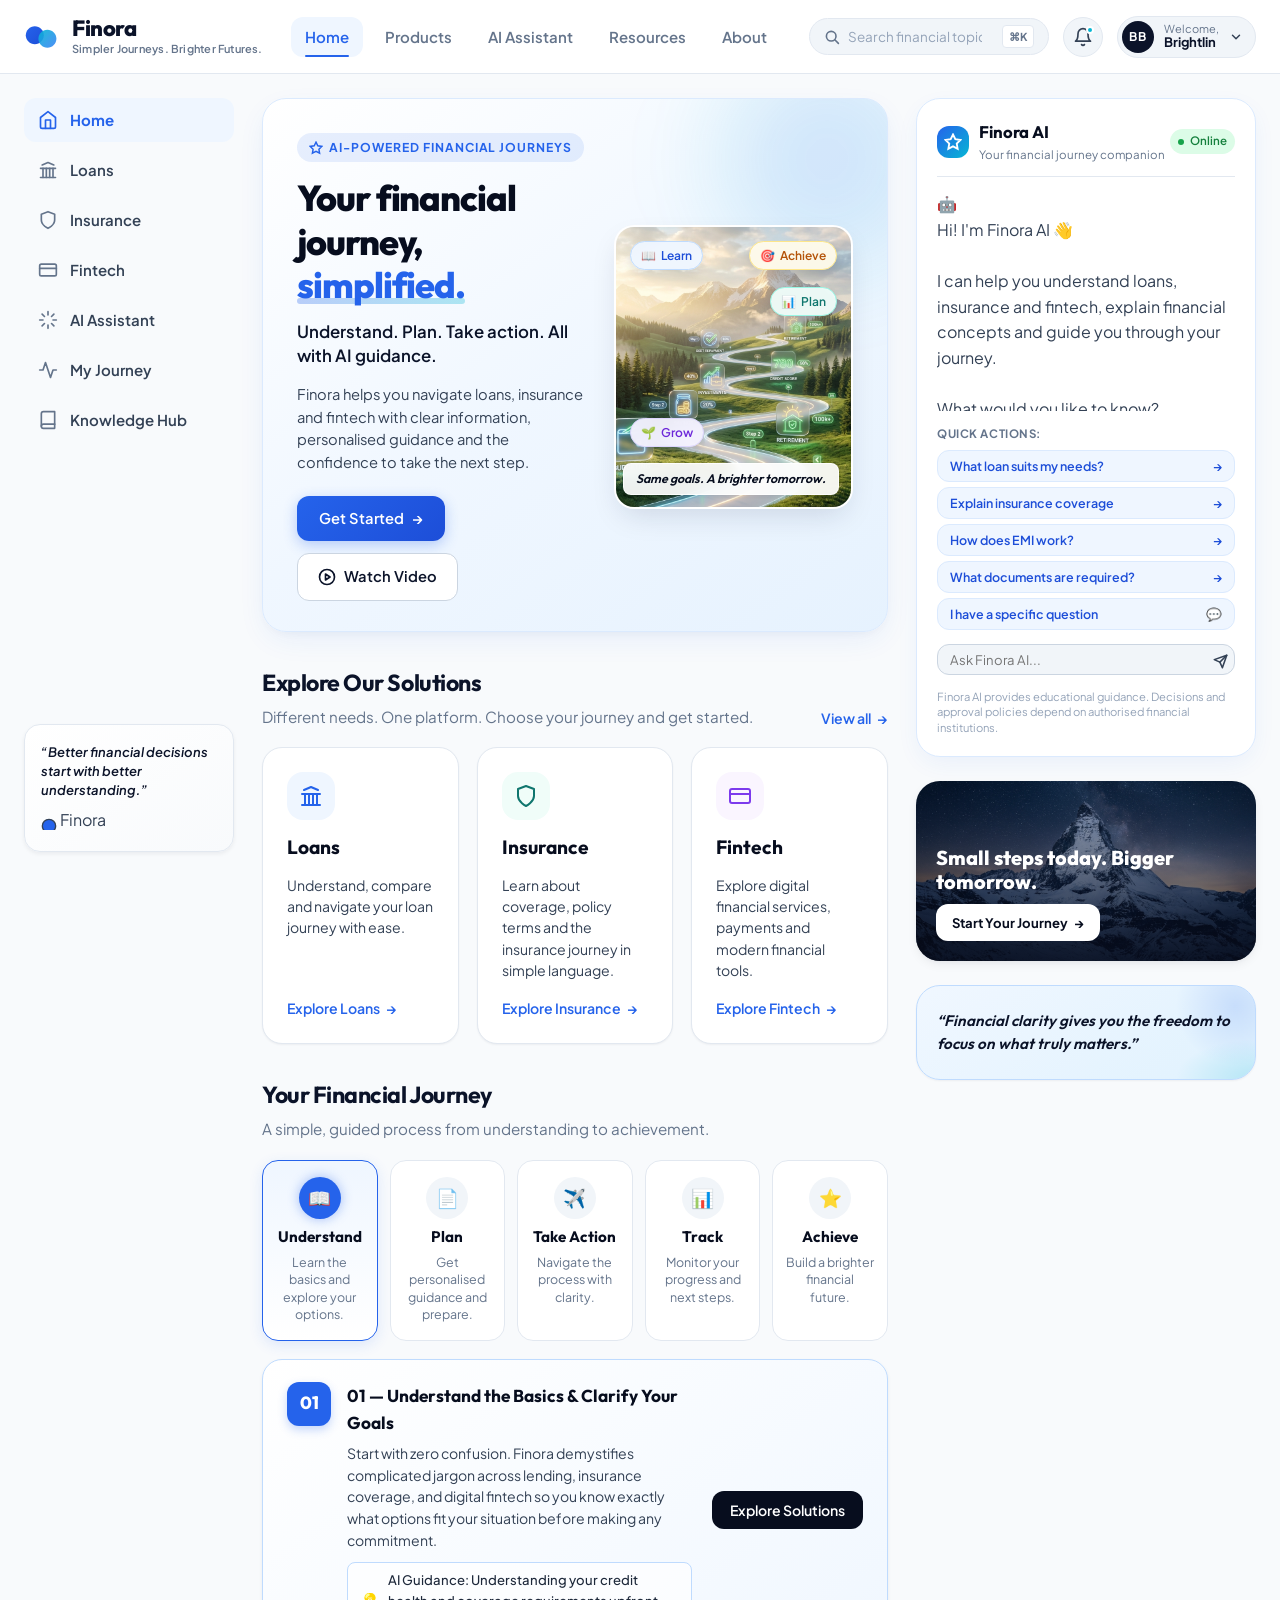
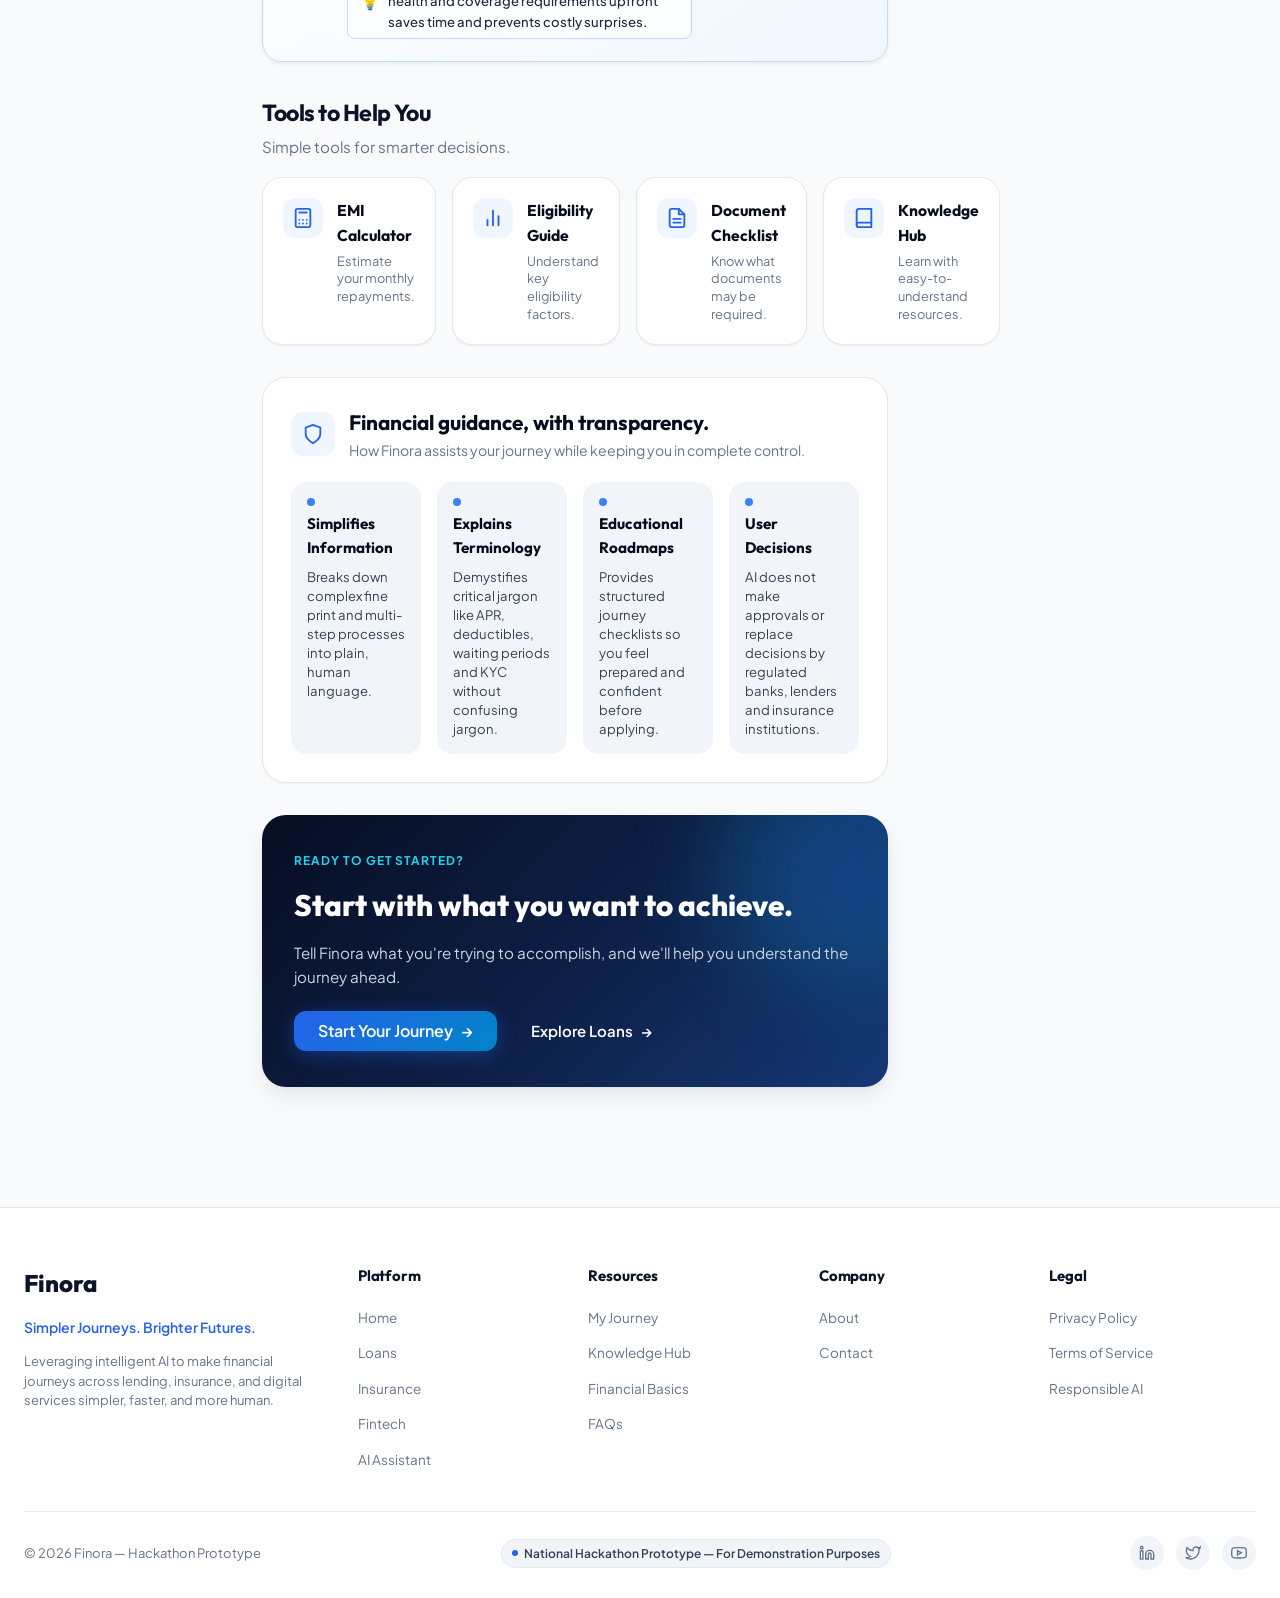
==== commit fa029ac1: "Add Finora Insurance page, update Home page with 2-column dashboard layout, and add responsive visua" ====
--- a/index.html
+++ b/index.html
@@ -3,9 +3,9 @@
 <head>
   <meta charset="UTF-8">
   <meta name="viewport" content="width=device-width, initial-scale=1.0">
-  <meta name="description" content="Finora — AI-Powered Financial Journeys. Simpler Journeys. Brighter Futures. Making Loans, Insurance, and Fintech journeys simpler, faster, and more human.">
+  <meta name="description" content="Finora — AI-Powered Financial Journeys. Simpler Journeys. Brighter Futures. Making Loans, Insurance, and Fintech journeys simpler, faster, and more human with AI guidance.">
   <meta name="theme-color" content="#0b1329">
-  <title>Finora — AI-Powered Financial Journeys</title>
+  <title>Finora — AI-Powered Financial Journeys | Simpler Journeys. Brighter Futures.</title>
   
   <!-- Core & Responsive Stylesheets -->
   <link rel="stylesheet" href="css/style.css">
@@ -62,8 +62,8 @@
                 <circle cx="9" cy="9" r="6"></circle>
                 <line x1="18" y1="18" x2="13.5" y2="13.5"></line>
               </svg>
-              <input type="search" id="globalSearchInput" class="search-input" placeholder="Search financial topics..." aria-label="Search financial topics">
-              <span class="search-shortcut" aria-hidden="true">Ctrl K</span>
+              <input type="search" id="globalSearchInput" class="search-input" placeholder="Search financial topics, products, or your questions..." aria-label="Search financial topics">
+              <span class="search-shortcut" aria-hidden="true">⌘K</span>
             </div>
           </div>
 
@@ -80,7 +80,7 @@
           <div class="user-profile-badge" id="userProfileBadge" role="button" tabindex="0" aria-label="User Profile Brightlin">
             <div class="avatar-circle" aria-hidden="true">BB</div>
             <div class="user-details">
-              <span class="user-greeting">Welcome</span>
+              <span class="user-greeting">Welcome,</span>
               <span class="user-name">Brightlin</span>
             </div>
             <svg width="14" height="14" viewBox="0 0 24 24" fill="none" stroke="currentColor" stroke-width="2.5" stroke-linecap="round" stroke-linejoin="round" aria-hidden="true">
@@ -145,7 +145,7 @@
       </div>
 
       <nav class="mobile-drawer-nav">
-        <a href="index.html" class="mobile-nav-link active">
+        <a href="index.html" class="mobile-nav-link active" aria-current="page">
           <span>🏠</span>
           <span>Home</span>
         </a>
@@ -184,11 +184,11 @@
     </div>
 
     <!-- ====================================================================
-         APP BODY LAYOUT: SIDEBAR + MAIN CONTENT
+         APP BODY LAYOUT: PERSISTENT SIDEBAR + 2-COLUMN MAIN CONTENT
          ==================================================================== -->
     <div class="app-body">
 
-      <!-- SECONDARY DESKTOP SIDEBAR -->
+      <!-- LEFT SIDEBAR -->
       <aside class="sidebar" aria-label="Journey Sidebar Navigation">
         <nav class="sidebar-nav">
           
@@ -253,9 +253,14 @@
         </nav>
 
         <!-- Sidebar Inspiration Quote Card -->
-        <div class="sidebar-quote-card">
-          <p class="sidebar-quote-text">“Finance should empower people, not confuse them.”</p>
-          <p class="sidebar-quote-subtext">Build a more inclusive financial future.</p>
+        <div class="sidebar-quote-card home-sidebar-quote">
+          <p class="sidebar-quote-text">“Better financial decisions start with better understanding.”</p>
+          <div class="sidebar-brand-badge">
+            <svg width="16" height="16" viewBox="0 0 24 24" fill="none" stroke="currentColor" stroke-width="2" aria-hidden="true">
+              <path d="M12 28C17.5228 28 22 23.5228 22 18C22 12.4772 17.5228 8 12 8C6.47715 8 2 12.4772 2 18C2 23.5228 6.47715 28 12 28Z" fill="#2563EB"/>
+            </svg>
+            <span>Finora</span>
+          </div>
         </div>
       </aside>
 
@@ -264,728 +269,513 @@
            ================================================================== -->
       <main class="main-content" id="mainContent" role="main">
 
-        <!-- ================================================================
-             SECTION 1 — HERO SECTION
-             ================================================================ -->
-        <section class="hero-section" aria-labelledby="heroHeading">
-          <div class="hero-bg-glow" aria-hidden="true"></div>
-          <div class="hero-grid-pattern" aria-hidden="true"></div>
-
-          <div class="hero-content-grid">
+        <div class="home-page-container">
+          
+          <!-- 2-COLUMN DASHBOARD GRID: MAIN CONTENT + RIGHT STICKY AI COMPANION -->
+          <div class="home-layout-grid">
             
-            <!-- Hero Left Text & Actions -->
-            <div class="hero-left">
-              <div class="eyebrow-pill pill-dark">
-                <svg width="14" height="14" viewBox="0 0 24 24" fill="none" stroke="currentColor" stroke-width="2.5" aria-hidden="true">
-                  <path d="M12 2l3.09 6.26L22 9.27l-5 4.87 1.18 6.88L12 17.77l-6.18 3.25L7 14.14 2 9.27l6.91-1.01L12 2z"></path>
-                </svg>
-                AI-POWERED FINANCIAL JOURNEYS
-              </div>
-
-              <h1 id="heroHeading" class="hero-heading">
-                Your Financial Goals,<br>
-                <span class="hero-accent-text">Powered by AI Guidance.</span>
-              </h1>
-
-              <p class="hero-description">
-                Explore, understand and navigate financial services through a simpler, more guided experience — all in one place.
-              </p>
-
-              <div class="hero-actions">
-                <a href="ai-assistant.html" class="btn btn-hero-glow">
-                  <span>Start Your Journey</span>
-                  <svg width="18" height="18" viewBox="0 0 24 24" fill="none" stroke="currentColor" stroke-width="2.5" stroke-linecap="round" stroke-linejoin="round" aria-hidden="true">
-                    <line x1="5" y1="12" x2="19" y2="12"></line>
-                    <polyline points="12 5 19 12 12 19"></polyline>
-                  </svg>
-                </a>
-                <a href="#how-it-works" class="btn btn-secondary-glass">
-                  <svg width="18" height="18" viewBox="0 0 24 24" fill="none" stroke="currentColor" stroke-width="2" stroke-linecap="round" stroke-linejoin="round" aria-hidden="true">
-                    <circle cx="12" cy="12" r="10"></circle>
-                    <polygon points="10 8 16 12 10 16 10 8"></polygon>
-                  </svg>
-                  <span>Explore How It Works</span>
-                </a>
-              </div>
-
-              <!-- Metrics Pill Grid -->
-              <div class="hero-metrics-pill-grid">
-                
-                <div class="hero-metric-item">
-                  <div class="hero-metric-icon-wrap">
-                    <svg width="18" height="18" viewBox="0 0 24 24" fill="none" stroke="currentColor" stroke-width="2" aria-hidden="true">
-                      <path d="M17 21v-2a4 4 0 0 0-4-4H5a4 4 0 0 0-4 4v2"></path>
-                      <circle cx="9" cy="7" r="4"></circle>
-                      <path d="M23 21v-2a4 4 0 0 0-3-3.87"></path>
-                      <path d="M16 3.13a4 4 0 0 1 0 7.75"></path>
-                    </svg>
-                  </div>
-                  <div class="hero-metric-text">
-                    <span class="hero-metric-value">1M+</span>
-                    <span class="hero-metric-label">People Guided</span>
-                  </div>
-                </div>
-
-                <div class="hero-metric-item">
-                  <div class="hero-metric-icon-wrap">
-                    <svg width="18" height="18" viewBox="0 0 24 24" fill="none" stroke="currentColor" stroke-width="2" aria-hidden="true">
-                      <circle cx="12" cy="12" r="10"></circle>
-                      <polyline points="12 6 12 12 16 14"></polyline>
-                    </svg>
-                  </div>
-                  <div class="hero-metric-text">
-                    <span class="hero-metric-value">70%</span>
-                    <span class="hero-metric-label">Faster Clarity</span>
-                  </div>
-                </div>
-
-                <div class="hero-metric-item">
-                  <div class="hero-metric-icon-wrap">
-                    <svg width="18" height="18" viewBox="0 0 24 24" fill="none" stroke="currentColor" stroke-width="2" aria-hidden="true">
-                      <path d="M22 11.08V12a10 10 0 1 1-5.93-9.14"></path>
-                      <polyline points="22 4 12 14.01 9 11.01"></polyline>
-                    </svg>
-                  </div>
-                  <div class="hero-metric-text">
-                    <span class="hero-metric-value">Informed</span>
-                    <span class="hero-metric-label">Decisions</span>
-                  </div>
-                </div>
-
-                <div class="hero-metric-item">
-                  <div class="hero-metric-icon-wrap">
-                    <svg width="18" height="18" viewBox="0 0 24 24" fill="none" stroke="currentColor" stroke-width="2" aria-hidden="true">
+            <!-- LEFT MAIN CONTENT COLUMN -->
+            <div class="home-main-column">
+              
+              <!-- ==========================================================
+                   SECTION 1 — HERO SECTION
+                   ========================================================== -->
+              <section class="home-hero-card" aria-labelledby="homeHeroHeading">
+                <div class="home-hero-glow-accent" aria-hidden="true"></div>
+
+                <div class="home-hero-grid">
+                  
+                  <!-- Left Text & Actions -->
+                  <div class="home-hero-content">
+                    <div class="home-hero-eyebrow">
+                      <svg width="14" height="14" viewBox="0 0 24 24" fill="none" stroke="currentColor" stroke-width="2.5" aria-hidden="true">
+                        <path d="M12 2l3.09 6.26L22 9.27l-5 4.87 1.18 6.88L12 17.77l-6.18 3.25L7 14.14 2 9.27l6.91-1.01L12 2z"></path>
+                      </svg>
+                      <span>AI-POWERED FINANCIAL JOURNEYS</span>
+                    </div>
+
+                    <h1 id="homeHeroHeading" class="home-hero-heading">
+                      Your financial journey, <span class="home-heading-highlight">simplified.</span>
+                    </h1>
+
+                    <p class="home-hero-supporting">
+                      Understand. Plan. Take action. All with AI guidance.
+                    </p>
+
+                    <p class="home-hero-desc">
+                      Finora helps you navigate loans, insurance and fintech with clear information, personalised guidance and the confidence to take the next step.
+                    </p>
+
+                    <div class="home-hero-btn-group">
+                      <a href="ai-assistant.html" class="btn-home-primary">
+                        <span>Get Started</span>
+                        <span aria-hidden="true">→</span>
+                      </a>
+                      <a href="#howItWorksSection" class="btn-home-secondary" id="watchVideoBtn">
+                        <svg width="18" height="18" viewBox="0 0 24 24" fill="none" stroke="currentColor" stroke-width="2.2" stroke-linecap="round" stroke-linejoin="round" aria-hidden="true">
+                          <circle cx="12" cy="12" r="10"></circle>
+                          <polygon points="10 8 16 12 10 16 10 8"></polygon>
+                        </svg>
+                        <span>Watch Video</span>
+                      </a>
+                    </div>
+                  </div>
+
+                  <!-- Right Hero Visual with Journey Highway & Floating Milestones -->
+                  <div class="home-hero-visual-wrapper">
+                    <div class="home-hero-visual-container">
+                      <img src="assets/images/home-hero-visual.jpg" alt="Scenic winding road representing the guided financial journey through life milestones" class="home-hero-img">
+                      
+                      <!-- Overlay Quotes -->
+                      <div class="home-float-quote-top" aria-hidden="true">Same goals. A brighter tomorrow.</div>
+
+                      <!-- Floating Milestones -->
+                      <div class="home-float-badge home-float-badge-learn" aria-hidden="true">
+                        <span>📖</span>
+                        <span>Learn</span>
+                      </div>
+
+                      <div class="home-float-badge home-float-badge-plan" aria-hidden="true">
+                        <span>📊</span>
+                        <span>Plan</span>
+                      </div>
+
+                      <div class="home-float-badge home-float-badge-grow" aria-hidden="true">
+                        <span>🌱</span>
+                        <span>Grow</span>
+                      </div>
+
+                      <div class="home-float-badge home-float-badge-achieve" aria-hidden="true">
+                        <span>🎯</span>
+                        <span>Achieve</span>
+                      </div>
+                    </div>
+                  </div>
+
+                </div>
+              </section>
+
+              <!-- ==========================================================
+                   SECTION 2 — EXPLORE OUR SOLUTIONS (3 CARDS)
+                   ========================================================== -->
+              <section class="home-section" id="solutionsSection" aria-labelledby="solutionsHeading">
+                <div class="home-section-header-flex">
+                  <div class="home-section-title-wrap">
+                    <h2 id="solutionsHeading" class="home-section-title">Explore Our Solutions</h2>
+                    <p class="home-section-subhead">Different needs. One platform. Choose your journey and get started.</p>
+                  </div>
+                  <a href="#journeySection" class="home-view-all-link">
+                    <span>View all</span>
+                    <span aria-hidden="true">→</span>
+                  </a>
+                </div>
+
+                <div class="home-solutions-grid">
+                  
+                  <!-- Card 1: Loans -->
+                  <article class="home-solution-card home-card-loans" data-solution="loans" tabindex="0" role="button" aria-label="Explore Loans">
+                    <div class="home-solution-icon-wrap home-icon-loans" aria-hidden="true">
+                      <svg width="24" height="24" viewBox="0 0 24 24" fill="none" stroke="currentColor" stroke-width="2" stroke-linecap="round" stroke-linejoin="round">
+                        <line x1="3" y1="21" x2="21" y2="21"></line>
+                        <line x1="3" y1="10" x2="21" y2="10"></line>
+                        <polyline points="5 6 12 3 19 6"></polyline>
+                        <line x1="6" y1="10" x2="6" y2="21"></line>
+                        <line x1="10" y1="10" x2="10" y2="21"></line>
+                        <line x1="14" y1="10" x2="14" y2="21"></line>
+                        <line x1="18" y1="10" x2="18" y2="21"></line>
+                      </svg>
+                    </div>
+                    <h3 class="home-solution-title">Loans</h3>
+                    <p class="home-solution-desc">Understand, compare and navigate your loan journey with ease.</p>
+                    <a href="loans.html" class="home-solution-action">
+                      <span>Explore Loans</span>
+                      <span aria-hidden="true">→</span>
+                    </a>
+                  </article>
+
+                  <!-- Card 2: Insurance -->
+                  <article class="home-solution-card home-card-insurance" data-solution="insurance" tabindex="0" role="button" aria-label="Explore Insurance">
+                    <div class="home-solution-icon-wrap home-icon-insurance" aria-hidden="true">
+                      <svg width="24" height="24" viewBox="0 0 24 24" fill="none" stroke="currentColor" stroke-width="2" stroke-linecap="round" stroke-linejoin="round">
+                        <path d="M12 22s8-4 8-10V5l-8-3-8 3v7c0 6 8 10 8 10z"></path>
+                      </svg>
+                    </div>
+                    <h3 class="home-solution-title">Insurance</h3>
+                    <p class="home-solution-desc">Learn about coverage, policy terms and the insurance journey in simple language.</p>
+                    <a href="insurance.html" class="home-solution-action">
+                      <span>Explore Insurance</span>
+                      <span aria-hidden="true">→</span>
+                    </a>
+                  </article>
+
+                  <!-- Card 3: Fintech -->
+                  <article class="home-solution-card home-card-fintech" data-solution="fintech" tabindex="0" role="button" aria-label="Explore Fintech">
+                    <div class="home-solution-icon-wrap home-icon-fintech" aria-hidden="true">
+                      <svg width="24" height="24" viewBox="0 0 24 24" fill="none" stroke="currentColor" stroke-width="2" stroke-linecap="round" stroke-linejoin="round">
+                        <rect x="2" y="5" width="20" height="14" rx="2"></rect>
+                        <line x1="2" y1="10" x2="22" y2="10"></line>
+                      </svg>
+                    </div>
+                    <h3 class="home-solution-title">Fintech</h3>
+                    <p class="home-solution-desc">Explore digital financial services, payments and modern financial tools.</p>
+                    <a href="fintech.html" class="home-solution-action">
+                      <span>Explore Fintech</span>
+                      <span aria-hidden="true">→</span>
+                    </a>
+                  </article>
+
+                </div>
+              </section>
+
+              <!-- ==========================================================
+                   SECTION 3 — YOUR FINANCIAL JOURNEY (5-STEP CONNECTED TIMELINE)
+                   ========================================================== -->
+              <section class="home-section" id="journeySection" aria-labelledby="journeyHeading">
+                <div class="home-section-header-flex">
+                  <div class="home-section-title-wrap">
+                    <h2 id="journeyHeading" class="home-section-title">Your Financial Journey</h2>
+                    <p class="home-section-subhead">A simple, guided process from understanding to achievement.</p>
+                  </div>
+                </div>
+
+                <div class="home-journey-timeline" role="tablist" aria-label="Financial Journey Timeline">
+                  
+                  <!-- Step 01: Understand -->
+                  <button type="button" class="home-journey-step active-step" data-step-index="0" role="tab" aria-selected="true" aria-label="Step 1 Understand">
+                    <div class="home-step-icon-wrap">
+                      <span class="home-step-icon">📖</span>
+                    </div>
+                    <span class="home-step-title">Understand</span>
+                    <span class="home-step-desc">Learn the basics and explore your options.</span>
+                  </button>
+
+                  <!-- Step 02: Plan -->
+                  <button type="button" class="home-journey-step" data-step-index="1" role="tab" aria-selected="false" aria-label="Step 2 Plan">
+                    <div class="home-step-icon-wrap">
+                      <span class="home-step-icon">📄</span>
+                    </div>
+                    <span class="home-step-title">Plan</span>
+                    <span class="home-step-desc">Get personalised guidance and prepare.</span>
+                  </button>
+
+                  <!-- Step 03: Take Action -->
+                  <button type="button" class="home-journey-step" data-step-index="2" role="tab" aria-selected="false" aria-label="Step 3 Take Action">
+                    <div class="home-step-icon-wrap">
+                      <span class="home-step-icon">✈️</span>
+                    </div>
+                    <span class="home-step-title">Take Action</span>
+                    <span class="home-step-desc">Navigate the process with clarity.</span>
+                  </button>
+
+                  <!-- Step 04: Track -->
+                  <button type="button" class="home-journey-step" data-step-index="3" role="tab" aria-selected="false" aria-label="Step 4 Track">
+                    <div class="home-step-icon-wrap">
+                      <span class="home-step-icon">📊</span>
+                    </div>
+                    <span class="home-step-title">Track</span>
+                    <span class="home-step-desc">Monitor your progress and next steps.</span>
+                  </button>
+
+                  <!-- Step 05: Achieve -->
+                  <button type="button" class="home-journey-step" data-step-index="4" role="tab" aria-selected="false" aria-label="Step 5 Achieve">
+                    <div class="home-step-icon-wrap">
+                      <span class="home-step-icon">⭐</span>
+                    </div>
+                    <span class="home-step-title">Achieve</span>
+                    <span class="home-step-desc">Build a brighter financial future.</span>
+                  </button>
+
+                </div>
+
+                <!-- Interactive Step Detail Card -->
+                <div class="home-step-detail-card" id="homeStepDetailCard">
+                  <div class="home-detail-left">
+                    <div class="home-detail-icon-pill" id="homeDetailStepNum">01</div>
+                    <div class="home-detail-content">
+                      <h4 class="home-detail-title" id="homeDetailTitle">01 — Understand the Basics & Clarify Your Goals</h4>
+                      <p class="home-detail-text" id="homeDetailText">Start with zero confusion. Finora demystifies complicated jargon across lending, insurance coverage, and digital fintech so you know exactly what options fit your situation before making any commitment.</p>
+                      <div class="home-detail-tip-row" id="homeDetailTip">
+                        <span class="home-tip-icon">💡</span>
+                        <span class="home-tip-text">AI Guidance: Understanding your credit health and coverage requirements upfront saves time and prevents costly surprises.</span>
+                      </div>
+                    </div>
+                  </div>
+                  <button type="button" class="btn-home-action" id="homeDetailActionBtn">Explore Solutions</button>
+                </div>
+              </section>
+
+              <!-- ==========================================================
+                   SECTION 4 — TOOLS TO HELP YOU (4 CARDS)
+                   ========================================================== -->
+              <section class="home-section" id="toolsSection" aria-labelledby="toolsHeading">
+                <div class="home-section-header-flex">
+                  <div class="home-section-title-wrap">
+                    <h2 id="toolsHeading" class="home-section-title">Tools to Help You</h2>
+                    <p class="home-section-subhead">Simple tools for smarter decisions.</p>
+                  </div>
+                </div>
+
+                <div class="home-tools-grid">
+                  
+                  <!-- Tool 1: EMI Calculator -->
+                  <article class="home-tool-card" id="homeToolEmi" tabindex="0" role="button" aria-label="Open EMI Calculator">
+                    <div class="home-tool-icon-wrap" aria-hidden="true">
+                      <svg width="22" height="22" viewBox="0 0 24 24" fill="none" stroke="currentColor" stroke-width="2" stroke-linecap="round" stroke-linejoin="round">
+                        <rect x="4" y="2" width="16" height="20" rx="2"></rect>
+                        <line x1="8" y1="6" x2="16" y2="6"></line>
+                        <line x1="16" y1="14" x2="16" y2="14.01"></line>
+                        <line x1="12" y1="14" x2="12" y2="14.01"></line>
+                        <line x1="8" y1="14" x2="8" y2="14.01"></line>
+                        <line x1="16" y1="18" x2="16" y2="18.01"></line>
+                        <line x1="12" y1="18" x2="12" y2="18.01"></line>
+                        <line x1="8" y1="18" x2="8" y2="18.01"></line>
+                      </svg>
+                    </div>
+                    <div class="home-tool-body">
+                      <h3 class="home-tool-title">EMI Calculator</h3>
+                      <p class="home-tool-desc">Estimate your monthly repayments.</p>
+                    </div>
+                  </article>
+
+                  <!-- Tool 2: Eligibility Guide -->
+                  <article class="home-tool-card" id="homeToolEligibility" tabindex="0" role="button" aria-label="Open Eligibility Guide">
+                    <div class="home-tool-icon-wrap" aria-hidden="true">
+                      <svg width="22" height="22" viewBox="0 0 24 24" fill="none" stroke="currentColor" stroke-width="2" stroke-linecap="round" stroke-linejoin="round">
+                        <line x1="18" y1="20" x2="18" y2="10"></line>
+                        <line x1="12" y1="20" x2="12" y2="4"></line>
+                        <line x1="6" y1="20" x2="6" y2="14"></line>
+                      </svg>
+                    </div>
+                    <div class="home-tool-body">
+                      <h3 class="home-tool-title">Eligibility Guide</h3>
+                      <p class="home-tool-desc">Understand key eligibility factors.</p>
+                    </div>
+                  </article>
+
+                  <!-- Tool 3: Document Checklist -->
+                  <article class="home-tool-card" id="homeToolDocs" tabindex="0" role="button" aria-label="Open Document Checklist">
+                    <div class="home-tool-icon-wrap" aria-hidden="true">
+                      <svg width="22" height="22" viewBox="0 0 24 24" fill="none" stroke="currentColor" stroke-width="2" stroke-linecap="round" stroke-linejoin="round">
+                        <path d="M14 2H6a2 2 0 0 0-2 2v16a2 2 0 0 0 2 2h12a2 2 0 0 0 2-2V8z"></path>
+                        <polyline points="14 2 14 8 20 8"></polyline>
+                        <line x1="16" y1="13" x2="8" y2="13"></line>
+                        <line x1="16" y1="17" x2="8" y2="17"></line>
+                      </svg>
+                    </div>
+                    <div class="home-tool-body">
+                      <h3 class="home-tool-title">Document Checklist</h3>
+                      <p class="home-tool-desc">Know what documents may be required.</p>
+                    </div>
+                  </article>
+
+                  <!-- Tool 4: Knowledge Hub -->
+                  <article class="home-tool-card" id="homeToolKnowledge" tabindex="0" role="button" aria-label="Explore Knowledge Hub">
+                    <div class="home-tool-icon-wrap" aria-hidden="true">
+                      <svg width="22" height="22" viewBox="0 0 24 24" fill="none" stroke="currentColor" stroke-width="2" stroke-linecap="round" stroke-linejoin="round">
+                        <path d="M4 19.5A2.5 2.5 0 0 1 6.5 17H20"></path>
+                        <path d="M6.5 2H20v20H6.5A2.5 2.5 0 0 1 4 19.5v-15A2.5 2.5 0 0 1 6.5 2z"></path>
+                      </svg>
+                    </div>
+                    <div class="home-tool-body">
+                      <h3 class="home-tool-title">Knowledge Hub</h3>
+                      <p class="home-tool-desc">Learn with easy-to-understand resources.</p>
+                    </div>
+                  </article>
+
+                </div>
+              </section>
+
+              <!-- ==========================================================
+                   SECTION 5 — RESPONSIBLE AI / TRANSPARENCY
+                   ========================================================== -->
+              <section class="home-responsible-card" aria-labelledby="responsibleHeading">
+                <div class="home-responsible-header">
+                  <div class="home-responsible-icon-wrap" aria-hidden="true">
+                    <svg width="22" height="22" viewBox="0 0 24 24" fill="none" stroke="currentColor" stroke-width="2" stroke-linecap="round" stroke-linejoin="round">
                       <path d="M12 22s8-4 8-10V5l-8-3-8 3v7c0 6 8 10 8 10z"></path>
                     </svg>
                   </div>
-                  <div class="hero-metric-text">
-                    <span class="hero-metric-value">Trusted</span>
-                    <span class="hero-metric-label">& Secure</span>
-                  </div>
-                </div>
-
-              </div>
+                  <div>
+                    <h2 id="responsibleHeading" class="home-responsible-title">Financial guidance, with transparency.</h2>
+                    <p class="home-responsible-subtitle">How Finora assists your journey while keeping you in complete control.</p>
+                  </div>
+                </div>
+
+                <div class="home-principles-grid">
+                  <div class="home-principle-item">
+                    <div class="home-principle-dot" aria-hidden="true"></div>
+                    <h3 class="home-principle-name">Simplifies Information</h3>
+                    <p class="home-principle-desc">Breaks down complex fine print and multi-step processes into plain, human language.</p>
+                  </div>
+
+                  <div class="home-principle-item">
+                    <div class="home-principle-dot" aria-hidden="true"></div>
+                    <h3 class="home-principle-name">Explains Terminology</h3>
+                    <p class="home-principle-desc">Demystifies critical jargon like APR, deductibles, waiting periods and KYC without confusing jargon.</p>
+                  </div>
+
+                  <div class="home-principle-item">
+                    <div class="home-principle-dot" aria-hidden="true"></div>
+                    <h3 class="home-principle-name">Educational Roadmaps</h3>
+                    <p class="home-principle-desc">Provides structured journey checklists so you feel prepared and confident before applying.</p>
+                  </div>
+
+                  <div class="home-principle-item">
+                    <div class="home-principle-dot" aria-hidden="true"></div>
+                    <h3 class="home-principle-name">User Decisions</h3>
+                    <p class="home-principle-desc">AI does not make approvals or replace decisions by regulated banks, lenders and insurance institutions.</p>
+                  </div>
+                </div>
+              </section>
+
+              <!-- ==========================================================
+                   SECTION 6 — FINAL CTA BANNER
+                   ========================================================== -->
+              <section class="home-cta-banner-card" aria-labelledby="ctaBannerHeading">
+                <div class="home-cta-banner-glow" aria-hidden="true"></div>
+                <div class="home-cta-banner-content">
+                  <span class="home-cta-banner-pill">Ready to get started?</span>
+                  <h2 id="ctaBannerHeading" class="home-cta-banner-title">Start with what you want to achieve.</h2>
+                  <p class="home-cta-banner-desc">
+                    Tell Finora what you're trying to accomplish, and we'll help you understand the journey ahead.
+                  </p>
+                  <div class="home-cta-banner-actions">
+                    <a href="ai-assistant.html" class="btn btn-primary btn-hero-glow">
+                      <span>Start Your Journey</span>
+                      <span aria-hidden="true">→</span>
+                    </a>
+                    <a href="loans.html" class="btn btn-outline-white">
+                      <span>Explore Loans</span>
+                      <span aria-hidden="true">→</span>
+                    </a>
+                  </div>
+                </div>
+              </section>
 
             </div>
 
-            <!-- Hero Right Floating AI Companion Card -->
-            <div class="hero-right">
-              <div class="hero-ai-card" role="region" aria-label="Finora AI Quick Assistant">
-                
-                <div class="hero-ai-header">
-                  <div class="hero-ai-brand">
-                    <div class="ai-sparkle-badge" aria-hidden="true">
-                      <svg width="16" height="16" viewBox="0 0 24 24" fill="none" stroke="currentColor" stroke-width="2.5">
+            <!-- ==========================================================
+                 RIGHT STICKY SIDEBAR (FINORA AI + MOUNTAIN CARD + QUOTE)
+                 ========================================================== -->
+            <aside class="home-side-column" aria-label="Finora AI Companion and Motivation">
+              
+              <!-- CARD 1: FINORA AI ASSISTANT WIDGET -->
+              <div class="home-ai-card" role="region" aria-label="Finora AI Companion">
+                <div class="home-ai-card-header">
+                  <div class="home-ai-header-brand">
+                    <div class="home-ai-sparkle-wrap" aria-hidden="true">
+                      <svg width="18" height="18" viewBox="0 0 24 24" fill="none" stroke="currentColor" stroke-width="2.5">
                         <path d="M12 2l3.09 6.26L22 9.27l-5 4.87 1.18 6.88L12 17.77l-6.18 3.25L7 14.14 2 9.27l6.91-1.01L12 2z"></path>
                       </svg>
                     </div>
-                    <span class="hero-ai-title">Finora AI</span>
-                  </div>
-                  <div class="hero-ai-status">
-                    <span class="status-dot-pulse" aria-hidden="true"></span>
+                    <div class="home-ai-title-wrap">
+                      <span class="home-ai-title">Finora AI</span>
+                      <span class="home-ai-subtitle">Your financial journey companion</span>
+                    </div>
+                  </div>
+                  <div class="home-ai-status-pill">
+                    <span class="home-ai-status-dot" aria-hidden="true"></span>
                     <span>Online</span>
                   </div>
                 </div>
 
-                <div class="hero-ai-dialogue">
-                  <p class="ai-message-text" id="heroAiDialogueText">
-                    Hi! I'm Finora AI 👋 Tell me what you're trying to accomplish, and I'll guide you through the right financial journey.
-                  </p>
-                  <span class="ai-message-subtitle">Interactive journey companion</span>
-                </div>
-
-                <div class="hero-ai-chips-group">
-                  <span class="chips-label">Quick actions:</span>
-                  <div class="chips-container">
-                    <button type="button" class="ai-chip hero-ai-chip" data-intent="loan">🏦 I need a loan</button>
-                    <button type="button" class="ai-chip hero-ai-chip" data-intent="insurance">🛡️ I want insurance</button>
-                    <button type="button" class="ai-chip hero-ai-chip" data-intent="question">💬 I have a financial question</button>
-                    <button type="button" class="ai-chip hero-ai-chip" data-intent="document">📄 Help me understand a document</button>
-                  </div>
-                </div>
-
-                <form class="hero-ai-input-form" id="heroAiForm">
-                  <input type="text" id="heroAiInput" class="hero-ai-input" placeholder="Type what you're trying to do..." aria-label="Ask Finora AI">
-                  <button type="submit" class="btn-send-mini" aria-label="Send query">
-                    <svg width="14" height="14" viewBox="0 0 24 24" fill="none" stroke="currentColor" stroke-width="2.5" stroke-linecap="round" stroke-linejoin="round" aria-hidden="true">
+                <!-- Chat Dialogue Stream -->
+                <div class="home-ai-chat-body" id="homeAiChatBody">
+                  <div class="ai-bubble-msg">
+                    <div class="ai-bubble-avatar">🤖</div>
+                    <div class="ai-bubble-content">
+                      Hi! I'm Finora AI 👋<br><br>
+                      I can help you understand loans, insurance and fintech, explain financial concepts and guide you through your journey.<br><br>
+                      What would you like to know?
+                    </div>
+                  </div>
+                </div>
+
+                <!-- Quick Action Buttons -->
+                <div class="home-ai-chips-area">
+                  <span class="home-ai-chips-label">Quick actions:</span>
+                  <div class="home-ai-chips-group">
+                    <button type="button" class="home-ai-chip-btn" data-intent="What loan suits my needs?">
+                      <span>What loan suits my needs?</span>
+                      <span aria-hidden="true">→</span>
+                    </button>
+                    <button type="button" class="home-ai-chip-btn" data-intent="Explain insurance coverage">
+                      <span>Explain insurance coverage</span>
+                      <span aria-hidden="true">→</span>
+                    </button>
+                    <button type="button" class="home-ai-chip-btn" data-intent="How does EMI work?">
+                      <span>How does EMI work?</span>
+                      <span aria-hidden="true">→</span>
+                    </button>
+                    <button type="button" class="home-ai-chip-btn" data-intent="What documents are required?">
+                      <span>What documents are required?</span>
+                      <span aria-hidden="true">→</span>
+                    </button>
+                    <button type="button" class="home-ai-chip-btn" data-intent="I have a specific question">
+                      <span>I have a specific question</span>
+                      <span aria-hidden="true">💬</span>
+                    </button>
+                  </div>
+                </div>
+
+                <!-- Chat Input Form -->
+                <form class="home-ai-input-form" id="homeAiForm">
+                  <input type="text" id="homeAiInput" class="home-ai-text-input" placeholder="Ask Finora AI..." aria-label="Type message for Finora AI">
+                  <button type="submit" class="btn-ai-send" aria-label="Send message">
+                    <svg width="15" height="15" viewBox="0 0 24 24" fill="none" stroke="currentColor" stroke-width="2.5" stroke-linecap="round" stroke-linejoin="round" aria-hidden="true">
                       <line x1="22" y1="2" x2="11" y2="13"></line>
                       <polygon points="22 2 15 22 11 13 2 9 22 2"></polygon>
                     </svg>
                   </button>
                 </form>
 
+                <!-- Disclaimer -->
+                <div class="home-ai-disclaimer-text">
+                  Finora AI provides educational guidance. Decisions and approval policies depend on authorised financial institutions.
+                </div>
               </div>
-            </div>
-
-          </div>
-        </section>
-
-        <!-- ================================================================
-             SECTION 2 — "START WITH YOUR GOAL" (3 PRODUCT CARDS)
-             ================================================================ -->
-        <section class="goals-section" id="goals" aria-labelledby="goalsHeading">
-          <div class="section-header">
-            <div class="eyebrow-pill pill-light">
-              <span>GOAL-BASED DISCOVERY</span>
-            </div>
-            <h2 id="goalsHeading" class="section-title">Start with your goal.</h2>
-            <p class="section-subtitle">
-              You don't need to know the financial product first. Just tell us what you're trying to accomplish.
-            </p>
-          </div>
-
-          <div class="goal-cards-grid">
-            
-            <!-- CARD 1: LOANS -->
-            <article class="goal-card goal-card-loans">
-              <div class="goal-card-top">
-                <div class="goal-card-icon-wrap icon-loans" aria-hidden="true">
-                  <svg width="26" height="26" viewBox="0 0 24 24" fill="none" stroke="currentColor" stroke-width="2" stroke-linecap="round" stroke-linejoin="round">
-                    <line x1="3" y1="21" x2="21" y2="21"></line>
-                    <line x1="3" y1="10" x2="21" y2="10"></line>
-                    <polyline points="5 6 12 3 19 6"></polyline>
-                    <line x1="6" y1="10" x2="6" y2="21"></line>
-                    <line x1="10" y1="10" x2="10" y2="21"></line>
-                    <line x1="14" y1="10" x2="14" y2="21"></line>
-                    <line x1="18" y1="10" x2="18" y2="21"></line>
-                  </svg>
-                </div>
-                <div class="goal-card-arrow-badge" aria-hidden="true">
-                  <svg width="14" height="14" viewBox="0 0 24 24" fill="none" stroke="currentColor" stroke-width="2.5" stroke-linecap="round" stroke-linejoin="round">
-                    <line x1="5" y1="12" x2="19" y2="12"></line>
-                    <polyline points="12 5 19 12 12 19"></polyline>
-                  </svg>
+
+              <!-- CARD 2: MOUNTAIN MOTIVATION CTA CARD -->
+              <div class="home-mountain-cta-card">
+                <img src="assets/images/mountain-cta-bg.jpg" alt="Alpine mountain peaks under starlit sky" class="home-mountain-bg-img">
+                <div class="home-mountain-overlay"></div>
+                <div class="home-mountain-content">
+                  <h3 class="home-mountain-title">Small steps today. Bigger tomorrow.</h3>
+                  <a href="ai-assistant.html" class="home-mountain-btn">
+                    <span>Start Your Journey</span>
+                    <span aria-hidden="true">→</span>
+                  </a>
                 </div>
               </div>
 
-              <div class="goal-card-body">
-                <h3 class="goal-card-title">Loans</h3>
-                <p class="goal-card-description">
-                  Understand loan journeys, eligibility information, documentation and repayment concepts.
+              <!-- CARD 3: INSPIRATIONAL QUOTE CARD -->
+              <div class="home-quote-card">
+                <div class="home-quote-glow" aria-hidden="true"></div>
+                <p class="home-quote-text">
+                  “Financial clarity gives you the freedom to focus on what truly matters.”
                 </p>
-                <div class="goal-card-checklist">
-                  <div class="checklist-item">
-                    <svg class="checklist-icon icon-check-blue" width="16" height="16" viewBox="0 0 20 20" fill="currentColor" aria-hidden="true">
-                      <path fill-rule="evenodd" d="M10 18a8 8 0 100-16 8 8 0 000 16zm3.707-9.293a1 1 0 00-1.414-1.414L9 10.586 7.707 9.293a1 1 0 00-1.414 1.414l2 2a1 1 0 001.414 0l4-4z" clip-rule="evenodd"/>
-                    </svg>
-                    <span>Loan eligibility check</span>
-                  </div>
-                  <div class="checklist-item">
-                    <svg class="checklist-icon icon-check-blue" width="16" height="16" viewBox="0 0 20 20" fill="currentColor" aria-hidden="true">
-                      <path fill-rule="evenodd" d="M10 18a8 8 0 100-16 8 8 0 000 16zm3.707-9.293a1 1 0 00-1.414-1.414L9 10.586 7.707 9.293a1 1 0 00-1.414 1.414l2 2a1 1 0 001.414 0l4-4z" clip-rule="evenodd"/>
-                    </svg>
-                    <span>Application guidance</span>
-                  </div>
-                  <div class="checklist-item">
-                    <svg class="checklist-icon icon-check-blue" width="16" height="16" viewBox="0 0 20 20" fill="currentColor" aria-hidden="true">
-                      <path fill-rule="evenodd" d="M10 18a8 8 0 100-16 8 8 0 000 16zm3.707-9.293a1 1 0 00-1.414-1.414L9 10.586 7.707 9.293a1 1 0 00-1.414 1.414l2 2a1 1 0 001.414 0l4-4z" clip-rule="evenodd"/>
-                    </svg>
-                    <span>Document assistance</span>
-                  </div>
-                  <div class="checklist-item">
-                    <svg class="checklist-icon icon-check-blue" width="16" height="16" viewBox="0 0 20 20" fill="currentColor" aria-hidden="true">
-                      <path fill-rule="evenodd" d="M10 18a8 8 0 100-16 8 8 0 000 16zm3.707-9.293a1 1 0 00-1.414-1.414L9 10.586 7.707 9.293a1 1 0 00-1.414 1.414l2 2a1 1 0 001.414 0l4-4z" clip-rule="evenodd"/>
-                    </svg>
-                    <span>Repayment planning</span>
-                  </div>
-                </div>
+                <div class="home-quote-wave" aria-hidden="true"></div>
               </div>
 
-              <div class="goal-card-footer">
-                <a href="loans.html" class="goal-card-cta cta-loans">
-                  <span>Explore Loans</span>
-                  <span aria-hidden="true">→</span>
-                </a>
-              </div>
-            </article>
-
-            <!-- CARD 2: INSURANCE -->
-            <article class="goal-card goal-card-insurance">
-              <div class="goal-card-top">
-                <div class="goal-card-icon-wrap icon-insurance" aria-hidden="true">
-                  <svg width="26" height="26" viewBox="0 0 24 24" fill="none" stroke="currentColor" stroke-width="2" stroke-linecap="round" stroke-linejoin="round">
-                    <path d="M12 22s8-4 8-10V5l-8-3-8 3v7c0 6 8 10 8 10z"></path>
-                  </svg>
-                </div>
-                <div class="goal-card-arrow-badge" aria-hidden="true">
-                  <svg width="14" height="14" viewBox="0 0 24 24" fill="none" stroke="currentColor" stroke-width="2.5" stroke-linecap="round" stroke-linejoin="round">
-                    <line x1="5" y1="12" x2="19" y2="12"></line>
-                    <polyline points="12 5 19 12 12 19"></polyline>
-                  </svg>
-                </div>
-              </div>
-
-              <div class="goal-card-body">
-                <h3 class="goal-card-title">Insurance</h3>
-                <p class="goal-card-description">
-                  Understand coverage, policy terms, claims and the steps involved in an insurance journey.
-                </p>
-                <div class="goal-card-checklist">
-                  <div class="checklist-item">
-                    <svg class="checklist-icon icon-check-green" width="16" height="16" viewBox="0 0 20 20" fill="currentColor" aria-hidden="true">
-                      <path fill-rule="evenodd" d="M10 18a8 8 0 100-16 8 8 0 000 16zm3.707-9.293a1 1 0 00-1.414-1.414L9 10.586 7.707 9.293a1 1 0 00-1.414 1.414l2 2a1 1 0 001.414 0l4-4z" clip-rule="evenodd"/>
-                    </svg>
-                    <span>Policy recommendations</span>
-                  </div>
-                  <div class="checklist-item">
-                    <svg class="checklist-icon icon-check-green" width="16" height="16" viewBox="0 0 20 20" fill="currentColor" aria-hidden="true">
-                      <path fill-rule="evenodd" d="M10 18a8 8 0 100-16 8 8 0 000 16zm3.707-9.293a1 1 0 00-1.414-1.414L9 10.586 7.707 9.293a1 1 0 00-1.414 1.414l2 2a1 1 0 001.414 0l4-4z" clip-rule="evenodd"/>
-                    </svg>
-                    <span>Simplified explanations</span>
-                  </div>
-                  <div class="checklist-item">
-                    <svg class="checklist-icon icon-check-green" width="16" height="16" viewBox="0 0 20 20" fill="currentColor" aria-hidden="true">
-                      <path fill-rule="evenodd" d="M10 18a8 8 0 100-16 8 8 0 000 16zm3.707-9.293a1 1 0 00-1.414-1.414L9 10.586 7.707 9.293a1 1 0 00-1.414 1.414l2 2a1 1 0 001.414 0l4-4z" clip-rule="evenodd"/>
-                    </svg>
-                    <span>Coverage comparison</span>
-                  </div>
-                  <div class="checklist-item">
-                    <svg class="checklist-icon icon-check-green" width="16" height="16" viewBox="0 0 20 20" fill="currentColor" aria-hidden="true">
-                      <path fill-rule="evenodd" d="M10 18a8 8 0 100-16 8 8 0 000 16zm3.707-9.293a1 1 0 00-1.414-1.414L9 10.586 7.707 9.293a1 1 0 00-1.414 1.414l2 2a1 1 0 001.414 0l4-4z" clip-rule="evenodd"/>
-                    </svg>
-                    <span>Claim process guidance</span>
-                  </div>
-                </div>
-              </div>
-
-              <div class="goal-card-footer">
-                <a href="insurance.html" class="goal-card-cta cta-insurance">
-                  <span>Explore Insurance</span>
-                  <span aria-hidden="true">→</span>
-                </a>
-              </div>
-            </article>
-
-            <!-- CARD 3: FINTECH -->
-            <article class="goal-card goal-card-fintech">
-              <div class="goal-card-top">
-                <div class="goal-card-icon-wrap icon-fintech" aria-hidden="true">
-                  <svg width="26" height="26" viewBox="0 0 24 24" fill="none" stroke="currentColor" stroke-width="2" stroke-linecap="round" stroke-linejoin="round">
-                    <rect x="2" y="5" width="20" height="14" rx="2"></rect>
-                    <line x1="2" y1="10" x2="22" y2="10"></line>
-                  </svg>
-                </div>
-                <div class="goal-card-arrow-badge" aria-hidden="true">
-                  <svg width="14" height="14" viewBox="0 0 24 24" fill="none" stroke="currentColor" stroke-width="2.5" stroke-linecap="round" stroke-linejoin="round">
-                    <line x1="5" y1="12" x2="19" y2="12"></line>
-                    <polyline points="12 5 19 12 12 19"></polyline>
-                  </svg>
-                </div>
-              </div>
-
-              <div class="goal-card-body">
-                <h3 class="goal-card-title">Fintech</h3>
-                <p class="goal-card-description">
-                  Explore digital financial services, onboarding, KYC, payments and financial tools.
-                </p>
-                <div class="goal-card-checklist">
-                  <div class="checklist-item">
-                    <svg class="checklist-icon icon-check-purple" width="16" height="16" viewBox="0 0 20 20" fill="currentColor" aria-hidden="true">
-                      <path fill-rule="evenodd" d="M10 18a8 8 0 100-16 8 8 0 000 16zm3.707-9.293a1 1 0 00-1.414-1.414L9 10.586 7.707 9.293a1 1 0 00-1.414 1.414l2 2a1 1 0 001.414 0l4-4z" clip-rule="evenodd"/>
-                    </svg>
-                    <span>Account onboarding</span>
-                  </div>
-                  <div class="checklist-item">
-                    <svg class="checklist-icon icon-check-purple" width="16" height="16" viewBox="0 0 20 20" fill="currentColor" aria-hidden="true">
-                      <path fill-rule="evenodd" d="M10 18a8 8 0 100-16 8 8 0 000 16zm3.707-9.293a1 1 0 00-1.414-1.414L9 10.586 7.707 9.293a1 1 0 00-1.414 1.414l2 2a1 1 0 001.414 0l4-4z" clip-rule="evenodd"/>
-                    </svg>
-                    <span>KYC support</span>
-                  </div>
-                  <div class="checklist-item">
-                    <svg class="checklist-icon icon-check-purple" width="16" height="16" viewBox="0 0 20 20" fill="currentColor" aria-hidden="true">
-                      <path fill-rule="evenodd" d="M10 18a8 8 0 100-16 8 8 0 000 16zm3.707-9.293a1 1 0 00-1.414-1.414L9 10.586 7.707 9.293a1 1 0 00-1.414 1.414l2 2a1 1 0 001.414 0l4-4z" clip-rule="evenodd"/>
-                    </svg>
-                    <span>Payment solutions</span>
-                  </div>
-                  <div class="checklist-item">
-                    <svg class="checklist-icon icon-check-purple" width="16" height="16" viewBox="0 0 20 20" fill="currentColor" aria-hidden="true">
-                      <path fill-rule="evenodd" d="M10 18a8 8 0 100-16 8 8 0 000 16zm3.707-9.293a1 1 0 00-1.414-1.414L9 10.586 7.707 9.293a1 1 0 00-1.414 1.414l2 2a1 1 0 001.414 0l4-4z" clip-rule="evenodd"/>
-                    </svg>
-                    <span>Financial tools & insights</span>
-                  </div>
-                </div>
-              </div>
-
-              <div class="goal-card-footer">
-                <a href="fintech.html" class="goal-card-cta cta-fintech">
-                  <span>Explore Fintech</span>
-                  <span aria-hidden="true">→</span>
-                </a>
-              </div>
-            </article>
-
-          </div>
-        </section>
-
-        <!-- ================================================================
-             SECTION 3 — AI GUIDANCE (INTERACTIVE INTERFACE PREVIEW)
-             ================================================================ -->
-        <section class="ai-guidance-section" id="ai-assistant" aria-labelledby="aiSectionHeading">
-          <div class="section-header">
-            <div class="eyebrow-pill pill-light">
-              <span>INTELLIGENT COMPANION</span>
-            </div>
-            <h2 id="aiSectionHeading" class="section-title">Financial questions shouldn't feel complicated.</h2>
-            <p class="section-subtitle">
-              Finora AI helps users understand financial concepts, navigate processes and identify the next step in their journey.
-            </p>
-          </div>
-
-          <div class="ai-preview-container">
-            
-            <!-- Left Sub-Panel: AI Persona & Context -->
-            <div class="ai-preview-sidebar">
-              <div class="ai-preview-brand-block">
-                <div class="ai-avatar-large" aria-hidden="true">
-                  <svg width="24" height="24" viewBox="0 0 24 24" fill="none" stroke="currentColor" stroke-width="2.5">
-                    <path d="M12 2l3.09 6.26L22 9.27l-5 4.87 1.18 6.88L12 17.77l-6.18 3.25L7 14.14 2 9.27l6.91-1.01L12 2z"></path>
-                  </svg>
-                </div>
-                <div>
-                  <h3 class="ai-preview-brand-title">Finora AI</h3>
-                  <p class="ai-preview-brand-desc">Your financial journey companion</p>
-                </div>
-              </div>
-
-              <!-- Interactive Scenario Selectors -->
-              <div class="ai-scenarios-list">
-                <span class="scenario-label">Try interactive scenarios:</span>
-                
-                <button type="button" class="scenario-btn active" data-scenario="home-loan">
-                  <span>Home Loan Eligibility</span>
-                  <span class="scenario-arrow" aria-hidden="true">▶</span>
-                </button>
-                
-                <button type="button" class="scenario-btn" data-scenario="insurance-compare">
-                  <span>Term vs Health Insurance</span>
-                  <span class="scenario-arrow" aria-hidden="true">▶</span>
-                </button>
-                
-                <button type="button" class="scenario-btn" data-scenario="kyc-verification">
-                  <span>Digital KYC & Verification</span>
-                  <span class="scenario-arrow" aria-hidden="true">▶</span>
-                </button>
-              </div>
-
-              <a href="ai-assistant.html" class="btn btn-primary btn-pill">
-                <span>Open AI Assistant</span>
-                <span aria-hidden="true">→</span>
-              </a>
-            </div>
-
-            <!-- Right Sub-Panel: Conversation Stream -->
-            <div class="ai-preview-chat-pane">
-              
-              <div class="chat-message-stream">
-                
-                <!-- Simulated User Query -->
-                <div class="chat-bubble chat-bubble-user">
-                  <div class="chat-avatar-mini avatar-user-mini" aria-hidden="true">You</div>
-                  <div class="chat-bubble-content">
-                    <p class="chat-text" id="previewUserText">
-                      What documents do I need for a home loan, and how is eligibility evaluated?
-                    </p>
-                  </div>
-                </div>
-
-                <!-- Simulated AI Response -->
-                <div class="chat-bubble chat-bubble-ai">
-                  <div class="chat-avatar-mini avatar-ai-mini" aria-hidden="true">
-                    <svg width="14" height="14" viewBox="0 0 24 24" fill="none" stroke="currentColor" stroke-width="2.5">
-                      <path d="M12 2l3.09 6.26L22 9.27l-5 4.87 1.18 6.88L12 17.77l-6.18 3.25L7 14.14 2 9.27l6.91-1.01L12 2z"></path>
-                    </svg>
-                  </div>
-                  <div class="chat-bubble-content">
-                    <div class="chat-greeting" id="previewAiGreeting">
-                      Here is a simplified breakdown of the Home Loan journey:
-                    </div>
-                    <p class="chat-text" id="previewAiBody">
-                      Eligibility is typically assessed using your stable monthly income, credit profile (CIBIL/Equifax), and existing debt obligations (FOIR). Essential documents usually include: 1) Proof of Identity & Residence, 2) Last 3-6 months' salary slips or ITR for self-employed, 3) 6 months' bank statements, and 4) Property chain documents.
-                    </p>
-                    
-                    <!-- Quick Action Chips -->
-                    <div class="chat-chips-row">
-                      <button type="button" class="chat-action-chip">I need a loan</button>
-                      <button type="button" class="chat-action-chip">I want insurance</button>
-                      <button type="button" class="chat-action-chip">Explain a financial term</button>
-                      <button type="button" class="chat-action-chip">Help me understand a document</button>
-                    </div>
-                  </div>
-                </div>
-
-              </div>
-
-              <!-- Responsible AI Disclaimer -->
-              <div class="ai-disclaimer-box">
-                <svg class="disclaimer-icon" width="18" height="18" viewBox="0 0 24 24" fill="none" stroke="currentColor" stroke-width="2" aria-hidden="true">
-                  <circle cx="12" cy="12" r="10"></circle>
-                  <line x1="12" y1="16" x2="12" y2="12"></line>
-                  <line x1="12" y1="8" x2="12.01" y2="8"></line>
-                </svg>
-                <p class="disclaimer-text">
-                  AI guidance is informational and does not replace advice or decisions from regulated financial institutions.
-                </p>
-              </div>
-
-            </div>
-
-          </div>
-        </section>
-
-        <!-- ================================================================
-             SECTION 4 — HOW IT WORKS (5-STEP HORIZONTAL JOURNEY)
-             ================================================================ -->
-        <section class="how-it-works-section" id="how-it-works" aria-labelledby="howItWorksHeading">
-          <div class="section-header centered">
-            <div class="eyebrow-pill pill-light">
-              <span>SEAMLESS WORKFLOW</span>
-            </div>
-            <h2 id="howItWorksHeading" class="section-title">One journey. Less friction.</h2>
-            <p class="section-subtitle">
-              From confusion to clarity in five guided, human-centered steps.
-            </p>
-          </div>
-
-          <div class="journey-timeline-wrapper">
-            <div class="journey-track-line" aria-hidden="true"></div>
-
-            <div class="journey-steps-grid">
-              
-              <!-- STEP 01 -->
-              <div class="journey-step-card">
-                <div class="step-node-badge" aria-hidden="true">01</div>
-                <h3 class="step-title">Discover</h3>
-                <p class="step-description">Tell us what you need and what goal you want to achieve.</p>
-              </div>
-
-              <!-- STEP 02 -->
-              <div class="journey-step-card">
-                <div class="step-node-badge" aria-hidden="true">02</div>
-                <h3 class="step-title">Understand</h3>
-                <p class="step-description">Get simple, jargon-free explanations tailored to your context.</p>
-              </div>
-
-              <!-- STEP 03 -->
-              <div class="journey-step-card">
-                <div class="step-node-badge" aria-hidden="true">03</div>
-                <h3 class="step-title">Prepare</h3>
-                <p class="step-description">Know what information and documents may be needed in advance.</p>
-              </div>
-
-              <!-- STEP 04 -->
-              <div class="journey-step-card">
-                <div class="step-node-badge" aria-hidden="true">04</div>
-                <h3 class="step-title">Navigate</h3>
-                <p class="step-description">Move through the process with step-by-step guided assistance.</p>
-              </div>
-
-              <!-- STEP 05 -->
-              <div class="journey-step-card">
-                <div class="step-node-badge" aria-hidden="true">05</div>
-                <h3 class="step-title">Complete</h3>
-                <p class="step-description">Understand what's next and track your milestones with clarity.</p>
-              </div>
-
-            </div>
-          </div>
-        </section>
-
-        <!-- ================================================================
-             SECTION 5 — WHY FINORA (4 VALUE CARDS)
-             ================================================================ -->
-        <section class="why-finora-section" id="why-finora" aria-labelledby="whyHeading">
-          <div class="section-header">
-            <div class="eyebrow-pill pill-light">
-              <span>HUMAN-CENTERED DESIGN</span>
-            </div>
-            <h2 id="whyHeading" class="section-title">Designed around people, not paperwork.</h2>
-            <p class="section-subtitle">
-              Every feature is built to simplify complex financial journeys without confusing jargon or hidden barriers.
-            </p>
-          </div>
-
-          <div class="features-grid">
-            
-            <!-- FEATURE 1 -->
-            <div class="feature-card">
-              <div class="feature-icon-box" aria-hidden="true">
-                <svg width="22" height="22" viewBox="0 0 24 24" fill="none" stroke="currentColor" stroke-width="2">
-                  <path d="M12 2v4M12 18v4M4.93 4.93l2.83 2.83M16.24 16.24l2.83 2.83M2 12h4M18 12h4M4.93 19.07l2.83-2.83M16.24 7.76l2.83-2.83"></path>
-                </svg>
-              </div>
-              <h3 class="feature-title">AI-Powered Guidance</h3>
-              <p class="feature-text">Personalised guidance throughout the journey, answering questions whenever you need.</p>
-            </div>
-
-            <!-- FEATURE 2 -->
-            <div class="feature-card">
-              <div class="feature-icon-box" aria-hidden="true">
-                <svg width="22" height="22" viewBox="0 0 24 24" fill="none" stroke="currentColor" stroke-width="2">
-                  <path d="M14 2H6a2 2 0 0 0-2 2v16a2 2 0 0 0 2 2h12a2 2 0 0 0 2-2V8z"></path>
-                  <polyline points="14 2 14 8 20 8"></polyline>
-                  <line x1="16" y1="13" x2="8" y2="13"></line>
-                  <line x1="16" y1="17" x2="8" y2="17"></line>
-                </svg>
-              </div>
-              <h3 class="feature-title">Simpler Information</h3>
-              <p class="feature-text">Turn complex financial language, acronyms, and clauses into understandable explanations.</p>
-            </div>
-
-            <!-- FEATURE 3 -->
-            <div class="feature-card">
-              <div class="feature-icon-box" aria-hidden="true">
-                <svg width="22" height="22" viewBox="0 0 24 24" fill="none" stroke="currentColor" stroke-width="2">
-                  <path d="M22 19a2 2 0 0 1-2 2H4a2 2 0 0 1-2-2V5a2 2 0 0 1 2-2h5l2 3h9a2 2 0 0 1 2 2z"></path>
-                </svg>
-              </div>
-              <h3 class="feature-title">Document Assistance</h3>
-              <p class="feature-text">Help users understand requirements, organize files, and avoid common submission errors.</p>
-            </div>
-
-            <!-- FEATURE 4 -->
-            <div class="feature-card">
-              <div class="feature-icon-box" aria-hidden="true">
-                <svg width="22" height="22" viewBox="0 0 24 24" fill="none" stroke="currentColor" stroke-width="2">
-                  <polyline points="22 12 18 12 15 21 9 3 6 12 2 12"></polyline>
-                </svg>
-              </div>
-              <h3 class="feature-title">Journey Tracking</h3>
-              <p class="feature-text">Show users where they are, what is completed, and what actions come next with total clarity.</p>
-            </div>
-
-          </div>
-        </section>
-
-        <!-- ================================================================
-             SECTION 6 — TRUST & RESPONSIBLE AI
-             ================================================================ -->
-        <section class="trust-section" id="trust" aria-labelledby="trustHeading">
-          
-          <div class="trust-content">
-            <div class="eyebrow-pill pill-light">
-              <span>RESPONSIBLE & ETHICAL AI</span>
-            </div>
-            
-            <h2 id="trustHeading" class="section-title">AI that guides. You decide.</h2>
-            
-            <p class="section-subtitle">
-              Finora is engineered on principles of radical transparency, human agency, and strict data privacy.
-            </p>
-
-            <div class="trust-pillars-list">
-              
-              <div class="trust-pillar-item">
-                <div class="pillar-icon-wrap" aria-hidden="true">
-                  <svg width="16" height="16" viewBox="0 0 24 24" fill="none" stroke="currentColor" stroke-width="3">
-                    <polyline points="20 6 9 17 4 12"></polyline>
-                  </svg>
-                </div>
-                <div>
-                  <h3 class="pillar-title">Clear Explanations</h3>
-                  <p class="pillar-desc">Plain language information without misleading financial technicalities or hidden conditions.</p>
-                </div>
-              </div>
-
-              <div class="trust-pillar-item">
-                <div class="pillar-icon-wrap" aria-hidden="true">
-                  <svg width="16" height="16" viewBox="0 0 24 24" fill="none" stroke="currentColor" stroke-width="3">
-                    <polyline points="20 6 9 17 4 12"></polyline>
-                  </svg>
-                </div>
-                <div>
-                  <h3 class="pillar-title">User-Controlled Actions</h3>
-                  <p class="pillar-desc">You are always in the driver's seat. No actions are initiated without your explicit intent.</p>
-                </div>
-              </div>
-
-              <div class="trust-pillar-item">
-                <div class="pillar-icon-wrap" aria-hidden="true">
-                  <svg width="16" height="16" viewBox="0 0 24 24" fill="none" stroke="currentColor" stroke-width="3">
-                    <polyline points="20 6 9 17 4 12"></polyline>
-                  </svg>
-                </div>
-                <div>
-                  <h3 class="pillar-title">Transparent Information & No Guarantees</h3>
-                  <p class="pillar-desc">We never claim automatic approvals or guaranteed loans. Real decisions belong to regulated institutions.</p>
-                </div>
-              </div>
-
-              <div class="trust-pillar-item">
-                <div class="pillar-icon-wrap" aria-hidden="true">
-                  <svg width="16" height="16" viewBox="0 0 24 24" fill="none" stroke="currentColor" stroke-width="3">
-                    <polyline points="20 6 9 17 4 12"></polyline>
-                  </svg>
-                </div>
-                <div>
-                  <h3 class="pillar-title">Privacy-Conscious Design</h3>
-                  <p class="pillar-desc">Your financial discussions and journey inputs remain confidential and protected.</p>
-                </div>
-              </div>
-
-            </div>
-          </div>
-
-          <!-- Illustrated Trust Visual Card -->
-          <div class="trust-visual-container">
-            <div class="trust-shield-card">
-              <div class="trust-shield-icon-outer" aria-hidden="true">
-                <svg width="36" height="36" viewBox="0 0 24 24" fill="none" stroke="currentColor" stroke-width="2">
-                  <path d="M12 22s8-4 8-10V5l-8-3-8 3v7c0 6 8 10 8 10z"></path>
-                </svg>
-              </div>
-              <span class="trust-badge-pill">Ethical Framework</span>
-              <h3 class="trust-card-title">Empowerment, Not Confusion</h3>
-              <p class="trust-card-desc">
-                Finora provides guidance, education, and step organization to help users navigate financial choices with confidence.
-              </p>
-            </div>
-          </div>
-
-        </section>
-
-        <!-- ================================================================
-             SECTION 7 — FINAL CTA BANNER
-             ================================================================ -->
-        <section class="final-cta-section" aria-labelledby="finalCtaHeading">
-          <div class="cta-banner-glow" aria-hidden="true"></div>
-          
-          <div class="final-cta-inner">
-            <div class="eyebrow-pill pill-dark">
-              <span>READY TO BEGIN?</span>
-            </div>
-            
-            <h2 id="finalCtaHeading" class="final-cta-heading">
-              Your financial journey starts with one question.
-            </h2>
-            
-            <p class="final-cta-text">
-              Tell Finora what you're trying to accomplish and discover a simpler way forward.
-            </p>
-            
-            <div class="final-cta-actions">
-              <a href="ai-assistant.html" class="btn btn-hero-glow">
-                <span>Start My Journey</span>
-                <span aria-hidden="true">→</span>
-              </a>
-              <a href="ai-assistant.html" class="btn btn-secondary-glass">
-                <span>Explore AI Assistant</span>
-              </a>
-            </div>
-          </div>
-        </section>
+            </aside>
+
+          </div>
+
+        </div>
 
       </main>
+
     </div>
 
     <!-- ====================================================================
-         SECTION 8 — SITE FOOTER
+         GLOBAL FOOTER (MATCHING DESIGN SYSTEM)
          ==================================================================== -->
-    <footer class="site-footer" role="contentinfo">
+    <footer class="site-footer" id="about" role="contentinfo">
       <div class="footer-inner">
         
         <div class="footer-top-grid">
           
-          <!-- Column 1: Brand & Mission -->
+          <!-- Column 1: Brand -->
           <div class="footer-brand-column">
             <span class="footer-brand-title">Finora</span>
             <span class="footer-brand-tagline">Simpler Journeys. Brighter Futures.</span>
@@ -1041,7 +831,7 @@
         <!-- Bottom Copyright & Prototype Disclaimer -->
         <div class="footer-bottom">
           <p class="footer-copyright">
-            © 2026 Finora — A simpler, more inclusive financial future.
+            © 2026 Finora — Hackathon Prototype
           </p>
           
           <div class="footer-prototype-tag">
@@ -1075,7 +865,7 @@
     </footer>
 
     <!-- ====================================================================
-         MOBILE BOTTOM NAVIGATION DOCK (Native App UX for Mobile)
+         MOBILE BOTTOM NAVIGATION DOCK
          ==================================================================== -->
     <nav class="mobile-bottom-nav" aria-label="Mobile Quick Navigation">
       <a href="index.html" class="mobile-bottom-nav-item active" aria-current="page">
@@ -1126,6 +916,168 @@
 
   </div>
 
+  <!-- ====================================================================
+       INTERACTIVE MODALS
+       ==================================================================== -->
+
+  <!-- MODAL 1: INTERACTIVE EMI CALCULATOR -->
+  <div class="home-modal-overlay" id="modalEmiCalculator" role="dialog" aria-modal="true" aria-labelledby="emiModalTitle">
+    <div class="home-modal-card">
+      <div class="home-modal-header">
+        <div class="home-modal-title-group">
+          <div class="home-modal-icon-pill" aria-hidden="true">
+            <svg width="20" height="20" viewBox="0 0 24 24" fill="none" stroke="currentColor" stroke-width="2">
+              <rect x="4" y="2" width="16" height="20" rx="2"></rect>
+              <line x1="8" y1="6" x2="16" y2="6"></line>
+              <line x1="16" y1="14" x2="16" y2="14.01"></line>
+              <line x1="12" y1="14" x2="12" y2="14.01"></line>
+              <line x1="8" y1="14" x2="8" y2="14.01"></line>
+            </svg>
+          </div>
+          <h3 class="home-modal-title" id="emiModalTitle">Interactive EMI Calculator</h3>
+        </div>
+        <button type="button" class="home-modal-close-btn" id="closeEmiModal" aria-label="Close modal">✕</button>
+      </div>
+
+      <div class="home-modal-body">
+        
+        <!-- Input 1: Loan Amount -->
+        <div class="calc-input-group">
+          <div class="calc-label-row">
+            <span>Loan Amount</span>
+            <span class="calc-value-badge" id="emiAmountVal">₹5,00,000 (5 Lakhs)</span>
+          </div>
+          <input type="range" id="emiAmountSlider" class="calc-range-slider" min="50000" max="10000000" step="25000" value="500000" aria-label="Loan Amount Slider">
+        </div>
+
+        <!-- Input 2: Interest Rate -->
+        <div class="calc-input-group">
+          <div class="calc-label-row">
+            <span>Interest Rate (Annual)</span>
+            <span class="calc-value-badge" id="emiRateVal">8.5%</span>
+          </div>
+          <input type="range" id="emiRateSlider" class="calc-range-slider" min="3" max="24" step="0.1" value="8.5" aria-label="Interest Rate Slider">
+        </div>
+
+        <!-- Input 3: Tenure -->
+        <div class="calc-input-group">
+          <div class="calc-label-row">
+            <span>Loan Tenure (Years)</span>
+            <span class="calc-value-badge" id="emiTenureVal">5 Years</span>
+          </div>
+          <input type="range" id="emiTenureSlider" class="calc-range-slider" min="1" max="30" step="1" value="5" aria-label="Loan Tenure Slider">
+        </div>
+
+        <!-- Results Display Card -->
+        <div class="calc-results-card">
+          <div class="calc-emi-primary-display">
+            <span class="calc-emi-label">Estimated Monthly EMI</span>
+            <span class="calc-emi-amount" id="calcResultEmi">₹10,258/mo</span>
+          </div>
+
+          <div class="calc-breakdown-row">
+            <div class="calc-breakdown-item">
+              <span class="calc-breakdown-label">Principal Amount</span>
+              <span class="calc-breakdown-value" id="calcResultPrincipal">₹5,00,000</span>
+            </div>
+            <div class="calc-breakdown-item">
+              <span class="calc-breakdown-label">Total Interest</span>
+              <span class="calc-breakdown-value" id="calcResultInterest">₹1,15,497</span>
+            </div>
+          </div>
+
+          <div class="calc-breakdown-row">
+            <div class="calc-breakdown-item">
+              <span class="calc-breakdown-label">Total Payment (Principal + Interest)</span>
+              <span class="calc-breakdown-value" id="calcResultTotal">₹6,15,497</span>
+            </div>
+          </div>
+
+          <p class="calc-disclaimer-note">
+            Illustrative calculation for educational awareness. Actual interest rates, processing fees and terms vary by lending institution.
+          </p>
+        </div>
+
+      </div>
+    </div>
+  </div>
+
+  <!-- MODAL 2: ELIGIBILITY GUIDE -->
+  <div class="home-modal-overlay" id="modalEligibilityGuide" role="dialog" aria-modal="true" aria-labelledby="eligibilityModalTitle">
+    <div class="home-modal-card">
+      <div class="home-modal-header">
+        <div class="home-modal-title-group">
+          <div class="home-modal-icon-pill" aria-hidden="true">📊</div>
+          <div>
+            <h3 class="home-modal-title" id="eligibilityModalTitle">Eligibility Assessment Guide</h3>
+            <p class="home-modal-subhead">Key factors considered by financial institutions</p>
+          </div>
+        </div>
+        <button type="button" class="home-modal-close-btn" id="closeEligibilityModal" aria-label="Close modal">✕</button>
+      </div>
+
+      <div class="home-modal-body">
+        <div class="home-modal-box">
+          <h4 class="home-modal-sec-title">1. Credit Score (CIBIL / Experian)</h4>
+          <p class="home-modal-sec-desc">Scores range from 300 to 900. A score of 750+ demonstrates disciplined repayment behavior and unlocks competitive interest rates.</p>
+        </div>
+
+        <div class="home-modal-box">
+          <h4 class="home-modal-sec-title">2. Fixed Obligation to Income Ratio (FOIR)</h4>
+          <p class="home-modal-sec-desc">Lenders prefer your total monthly debt payments (existing loans + proposed EMI) to stay under 40–50% of net monthly income.</p>
+        </div>
+
+        <div class="home-modal-box">
+          <h4 class="home-modal-sec-title">3. Employment & Income Stability</h4>
+          <p class="home-modal-sec-desc">Continuous work experience of 1-2 years for salaried professionals; 2-3 years filed ITRs with positive cash flows for self-employed individuals.</p>
+        </div>
+
+        <button type="button" class="btn-cta-full" id="eligibilityAskAiBtn">
+          <span>Ask Finora AI about your eligibility</span>
+          <span aria-hidden="true">→</span>
+        </button>
+      </div>
+    </div>
+  </div>
+
+  <!-- MODAL 3: DOCUMENT CHECKLIST -->
+  <div class="home-modal-overlay" id="modalDocChecklist" role="dialog" aria-modal="true" aria-labelledby="docChecklistModalTitle">
+    <div class="home-modal-card">
+      <div class="home-modal-header">
+        <div class="home-modal-title-group">
+          <div class="home-modal-icon-pill" aria-hidden="true">📋</div>
+          <div>
+            <h3 class="home-modal-title" id="docChecklistModalTitle">Document Checklist</h3>
+            <p class="home-modal-subhead">Standard verification documentation</p>
+          </div>
+        </div>
+        <button type="button" class="home-modal-close-btn" id="closeDocChecklistModal" aria-label="Close modal">✕</button>
+      </div>
+
+      <div class="home-modal-body">
+        <div class="home-modal-box">
+          <h4 class="home-modal-sec-title">Identity & KYC Verification</h4>
+          <p class="home-modal-sec-desc">✓ PAN Card (Mandatory), Aadhaar Card, Passport, Voter ID</p>
+        </div>
+
+        <div class="home-modal-box">
+          <h4 class="home-modal-sec-title">Address Proof</h4>
+          <p class="home-modal-sec-desc">✓ Electricity Bill, Rental Agreement, Bank Passbook statement</p>
+        </div>
+
+        <div class="home-modal-box">
+          <h4 class="home-modal-sec-title">Income & Financial Proof</h4>
+          <p class="home-modal-sec-desc">✓ Last 3 months Salary Slips, Form 16, 6 months bank statements, or 2-3 years ITR</p>
+        </div>
+
+        <button type="button" class="btn-cta-full" id="docChecklistAskAiBtn">
+          <span>Ask Finora AI about document requirements</span>
+          <span aria-hidden="true">→</span>
+        </button>
+      </div>
+    </div>
+  </div>
+
   <!-- Scripts -->
   <script src="js/main.js"></script>
 </body>
--- a/css/style.css
+++ b/css/style.css
@@ -1958,3 +1958,1274 @@
   background: var(--color-primary-50);
   color: var(--color-primary-600);
 }
+
+/* --------------------------------------------------------------------------
+   HOME PAGE 2-COLUMN DASHBOARD STYLES (MATCHING DESIGN REFERENCE)
+   -------------------------------------------------------------------------- */
+.home-page-container {
+  width: 100%;
+  max-width: 100%;
+  margin: 0 auto;
+  padding-bottom: 32px;
+}
+
+.home-layout-grid {
+  display: grid;
+  grid-template-columns: minmax(0, 1fr) 340px;
+  gap: 28px;
+  align-items: start;
+}
+
+.home-main-column {
+  display: flex;
+  flex-direction: column;
+  gap: 32px;
+  min-width: 0;
+}
+
+.home-side-column {
+  display: flex;
+  flex-direction: column;
+  gap: 24px;
+  position: sticky;
+  top: calc(var(--header-height) + 20px);
+  z-index: 20;
+}
+
+/* Home Section General */
+.home-section {
+  display: flex;
+  flex-direction: column;
+  gap: 18px;
+}
+
+.home-section-header-flex {
+  display: flex;
+  align-items: flex-end;
+  justify-content: space-between;
+  gap: 16px;
+}
+
+.home-section-title-wrap {
+  display: flex;
+  flex-direction: column;
+  gap: 4px;
+}
+
+.home-section-title {
+  font-family: var(--font-family-display);
+  font-size: 1.45rem;
+  font-weight: 700;
+  color: var(--color-text-main);
+  letter-spacing: -0.02em;
+}
+
+.home-section-subhead {
+  font-size: 0.95rem;
+  color: var(--color-text-muted);
+}
+
+.home-view-all-link {
+  display: inline-flex;
+  align-items: center;
+  gap: 6px;
+  font-size: 0.88rem;
+  font-weight: 600;
+  color: var(--color-primary-600);
+  text-decoration: none;
+  transition: all var(--transition-fast);
+  white-space: nowrap;
+}
+
+.home-view-all-link:hover {
+  color: var(--color-primary-700);
+  transform: translateX(2px);
+}
+
+/* 1. Hero Section */
+.home-hero-card {
+  position: relative;
+  background: linear-gradient(145deg, #ffffff 0%, #f0f7ff 50%, #e6f2fe 100%);
+  border: 1px solid #dbeafe;
+  border-radius: var(--radius-2xl);
+  padding: 34px 34px 30px;
+  box-shadow: 0 10px 30px -5px rgba(37, 99, 235, 0.09), 0 4px 12px -2px rgba(11, 19, 41, 0.04);
+  overflow: hidden;
+  transition: transform var(--transition-normal), box-shadow var(--transition-normal);
+}
+
+.home-hero-glow-accent {
+  position: absolute;
+  top: -80px;
+  right: -80px;
+  width: 280px;
+  height: 280px;
+  background: radial-gradient(circle, rgba(37, 99, 235, 0.18) 0%, rgba(6, 182, 212, 0.1) 50%, transparent 70%);
+  filter: blur(40px);
+  pointer-events: none;
+  z-index: 0;
+}
+
+.home-hero-grid {
+  display: grid;
+  grid-template-columns: 1.15fr 0.95fr;
+  gap: 28px;
+  align-items: center;
+  position: relative;
+  z-index: 1;
+}
+
+.home-hero-content {
+  display: flex;
+  flex-direction: column;
+  gap: 14px;
+}
+
+.home-hero-eyebrow {
+  display: inline-flex;
+  align-items: center;
+  gap: 6px;
+  font-size: 0.76rem;
+  font-weight: 700;
+  letter-spacing: 0.08em;
+  text-transform: uppercase;
+  color: var(--color-primary-600);
+  background-color: rgba(37, 99, 235, 0.1);
+  padding: 5px 12px;
+  border-radius: var(--radius-full);
+  width: fit-content;
+}
+
+.home-hero-heading {
+  font-family: var(--font-family-display);
+  font-size: 2.25rem;
+  font-weight: 800;
+  line-height: 1.2;
+  color: var(--color-navy-darkest);
+  letter-spacing: -0.03em;
+}
+
+.home-heading-highlight {
+  color: var(--color-primary-600);
+  position: relative;
+  display: inline-block;
+}
+
+.home-heading-highlight::after {
+  content: '';
+  position: absolute;
+  bottom: 2px;
+  left: 0;
+  width: 100%;
+  height: 6px;
+  background: linear-gradient(90deg, rgba(37, 99, 235, 0.3) 0%, rgba(6, 182, 212, 0.3) 100%);
+  border-radius: var(--radius-full);
+  z-index: -1;
+}
+
+.home-hero-supporting {
+  font-size: 1.05rem;
+  font-weight: 600;
+  color: var(--color-text-main);
+  line-height: 1.45;
+}
+
+.home-hero-desc {
+  font-size: 0.92rem;
+  color: var(--color-text-body);
+  line-height: 1.55;
+}
+
+.home-hero-btn-group {
+  display: flex;
+  align-items: center;
+  flex-wrap: wrap;
+  gap: 12px;
+  margin-top: 8px;
+}
+
+.btn-home-primary {
+  display: inline-flex;
+  align-items: center;
+  justify-content: center;
+  gap: 8px;
+  background: linear-gradient(135deg, #2563eb 0%, #1d4ed8 100%);
+  color: #ffffff;
+  font-weight: 600;
+  font-size: 0.92rem;
+  padding: 11px 22px;
+  border-radius: var(--radius-md);
+  border: none;
+  cursor: pointer;
+  text-decoration: none;
+  box-shadow: 0 4px 14px rgba(37, 99, 235, 0.3);
+  transition: all var(--transition-fast);
+}
+
+.btn-home-primary:hover {
+  background: linear-gradient(135deg, #1d4ed8 0%, #1e40af 100%);
+  transform: translateY(-1px);
+  box-shadow: 0 6px 18px rgba(37, 99, 235, 0.4);
+}
+
+.btn-home-secondary {
+  display: inline-flex;
+  align-items: center;
+  justify-content: center;
+  gap: 8px;
+  background: #ffffff;
+  color: var(--color-text-main);
+  font-weight: 600;
+  font-size: 0.92rem;
+  padding: 11px 20px;
+  border-radius: var(--radius-md);
+  border: 1px solid var(--border-color-default);
+  cursor: pointer;
+  text-decoration: none;
+  transition: all var(--transition-fast);
+}
+
+.btn-home-secondary:hover {
+  background: var(--color-bg-subtle);
+  border-color: var(--color-primary-300);
+  color: var(--color-primary-600);
+}
+
+/* Hero Visual with Floating Path Badges */
+.home-hero-visual-wrapper {
+  position: relative;
+  display: flex;
+  align-items: center;
+  justify-content: center;
+}
+
+.home-hero-visual-container {
+  position: relative;
+  width: 100%;
+  border-radius: var(--radius-xl);
+  overflow: hidden;
+  box-shadow: 0 12px 30px -8px rgba(15, 28, 63, 0.15);
+  border: 2px solid rgba(255, 255, 255, 0.8);
+  background: #ffffff;
+}
+
+.home-hero-img {
+  width: 100%;
+  height: 280px;
+  object-fit: cover;
+  display: block;
+  transition: transform 0.6s cubic-bezier(0.16, 1, 0.3, 1);
+}
+
+.home-hero-card:hover .home-hero-img {
+  transform: scale(1.03);
+}
+
+.home-float-quote-top {
+  position: absolute;
+  bottom: 12px;
+  right: 12px;
+  font-family: var(--font-family-display);
+  font-style: italic;
+  font-size: 0.78rem;
+  font-weight: 600;
+  color: var(--color-navy-darkest);
+  background: rgba(255, 255, 255, 0.92);
+  backdrop-filter: blur(6px);
+  padding: 5px 12px;
+  border-radius: var(--radius-sm);
+  border: 1px solid rgba(255, 255, 255, 0.8);
+  box-shadow: var(--shadow-sm);
+  pointer-events: none;
+}
+
+.home-float-badge {
+  position: absolute;
+  display: inline-flex;
+  align-items: center;
+  gap: 5px;
+  font-size: 0.75rem;
+  font-weight: 600;
+  padding: 4px 10px;
+  border-radius: var(--radius-full);
+  backdrop-filter: blur(8px);
+  box-shadow: 0 4px 10px rgba(11, 19, 41, 0.1);
+  animation: insFloat 4s ease-in-out infinite alternate;
+  pointer-events: none;
+}
+
+.home-float-badge-learn {
+  top: 14px;
+  left: 14px;
+  background: rgba(239, 246, 255, 0.95);
+  color: #1d4ed8;
+  border: 1px solid #bfdbfe;
+  animation-delay: 0s;
+}
+
+.home-float-badge-plan {
+  top: 60px;
+  right: 14px;
+  background: rgba(240, 253, 250, 0.95);
+  color: #0f766e;
+  border: 1px solid #99f6e4;
+  animation-delay: 1s;
+}
+
+.home-float-badge-grow {
+  bottom: 60px;
+  left: 14px;
+  background: rgba(245, 243, 255, 0.95);
+  color: #6d28d9;
+  border: 1px solid #ddd6fe;
+  animation-delay: 2s;
+}
+
+.home-float-badge-achieve {
+  top: 14px;
+  right: 14px;
+  background: rgba(255, 251, 235, 0.95);
+  color: #b45309;
+  border: 1px solid #fde68a;
+  animation-delay: 3s;
+}
+
+/* 2. Explore Our Solutions (3 Cards) */
+.home-solutions-grid {
+  display: grid;
+  grid-template-columns: repeat(3, 1fr);
+  gap: 18px;
+}
+
+.home-solution-card {
+  background: var(--color-bg-surface);
+  border: 1px solid var(--border-color-subtle);
+  border-radius: var(--radius-xl);
+  padding: 24px;
+  display: flex;
+  flex-direction: column;
+  gap: 12px;
+  cursor: pointer;
+  transition: all var(--transition-normal);
+  box-shadow: var(--shadow-xs);
+  outline: none;
+}
+
+.home-solution-card:hover,
+.home-solution-card:focus-visible {
+  transform: translateY(-3px);
+  box-shadow: var(--shadow-md);
+  border-color: var(--color-primary-300);
+}
+
+.home-solution-icon-wrap {
+  width: 48px;
+  height: 48px;
+  border-radius: var(--radius-lg);
+  display: flex;
+  align-items: center;
+  justify-content: center;
+  transition: transform var(--transition-fast);
+}
+
+.home-solution-card:hover .home-solution-icon-wrap {
+  transform: scale(1.08);
+}
+
+.home-icon-loans {
+  background: #eff6ff;
+  color: #2563eb;
+}
+
+.home-icon-insurance {
+  background: #f0fdf9;
+  color: #0f766e;
+}
+
+.home-icon-fintech {
+  background: #faf5ff;
+  color: #7c3aed;
+}
+
+.home-solution-title {
+  font-family: var(--font-family-display);
+  font-size: 1.2rem;
+  font-weight: 700;
+  color: var(--color-navy-darkest);
+}
+
+.home-solution-desc {
+  font-size: 0.88rem;
+  color: var(--color-text-body);
+  line-height: 1.5;
+  flex-grow: 1;
+}
+
+.home-solution-action {
+  display: inline-flex;
+  align-items: center;
+  gap: 6px;
+  font-size: 0.88rem;
+  font-weight: 600;
+  color: var(--color-primary-600);
+  margin-top: 4px;
+  transition: transform var(--transition-fast);
+}
+
+.home-solution-card:hover .home-solution-action {
+  transform: translateX(3px);
+  color: var(--color-primary-700);
+}
+
+/* 3. Your Financial Journey (5-step timeline) */
+.home-journey-timeline {
+  display: grid;
+  grid-template-columns: repeat(5, 1fr);
+  gap: 12px;
+  position: relative;
+}
+
+.home-journey-step {
+  background: var(--color-bg-surface);
+  border: 1px solid var(--border-color-subtle);
+  border-radius: var(--radius-lg);
+  padding: 16px 12px;
+  display: flex;
+  flex-direction: column;
+  align-items: center;
+  text-align: center;
+  gap: 8px;
+  cursor: pointer;
+  transition: all var(--transition-fast);
+  outline: none;
+}
+
+.home-journey-step:hover {
+  transform: translateY(-2px);
+  border-color: var(--color-primary-300);
+  box-shadow: var(--shadow-sm);
+}
+
+.home-journey-step.active-step {
+  border-color: var(--color-primary-600);
+  background: linear-gradient(180deg, #eff6ff 0%, #ffffff 100%);
+  box-shadow: 0 4px 14px rgba(37, 99, 235, 0.12);
+}
+
+.home-step-icon-wrap {
+  width: 42px;
+  height: 42px;
+  border-radius: var(--radius-full);
+  background: var(--color-bg-subtle);
+  display: flex;
+  align-items: center;
+  justify-content: center;
+  transition: all var(--transition-fast);
+}
+
+.home-journey-step.active-step .home-step-icon-wrap {
+  background: var(--color-primary-600);
+  box-shadow: 0 0 12px rgba(37, 99, 235, 0.4);
+}
+
+.home-step-icon {
+  font-size: 1.15rem;
+}
+
+.home-step-title {
+  font-family: var(--font-family-display);
+  font-size: 0.95rem;
+  font-weight: 700;
+  color: var(--color-navy-darkest);
+}
+
+.home-step-desc {
+  font-size: 0.78rem;
+  color: var(--color-text-muted);
+  line-height: 1.4;
+}
+
+.home-step-detail-card {
+  background: linear-gradient(145deg, #ffffff 0%, #f0f7ff 100%);
+  border: 1px solid var(--color-primary-200);
+  border-radius: var(--radius-xl);
+  padding: 22px 24px;
+  display: flex;
+  align-items: center;
+  justify-content: space-between;
+  gap: 20px;
+  box-shadow: var(--shadow-sm);
+  transition: all var(--transition-normal);
+}
+
+.home-detail-left {
+  display: flex;
+  align-items: flex-start;
+  gap: 16px;
+  min-width: 0;
+}
+
+.home-detail-icon-pill {
+  width: 44px;
+  height: 44px;
+  border-radius: var(--radius-md);
+  background: var(--color-primary-600);
+  color: #ffffff;
+  font-family: var(--font-family-display);
+  font-weight: 800;
+  font-size: 1.1rem;
+  display: flex;
+  align-items: center;
+  justify-content: center;
+  flex-shrink: 0;
+  box-shadow: 0 4px 10px rgba(37, 99, 235, 0.25);
+}
+
+.home-detail-content {
+  display: flex;
+  flex-direction: column;
+  gap: 6px;
+  min-width: 0;
+}
+
+.home-detail-title {
+  font-family: var(--font-family-display);
+  font-size: 1.08rem;
+  font-weight: 700;
+  color: var(--color-navy-darkest);
+}
+
+.home-detail-text {
+  font-size: 0.88rem;
+  color: var(--color-text-body);
+  line-height: 1.55;
+}
+
+.home-detail-tip-row {
+  display: flex;
+  align-items: center;
+  gap: 8px;
+  margin-top: 4px;
+  background: rgba(255, 255, 255, 0.7);
+  padding: 6px 12px;
+  border-radius: var(--radius-sm);
+  border: 1px solid #bfdbfe;
+}
+
+.home-tip-icon {
+  font-size: 1rem;
+}
+
+.home-tip-text {
+  font-size: 0.82rem;
+  font-weight: 500;
+  color: var(--color-navy-light);
+}
+
+.btn-home-action {
+  background: var(--color-navy-darkest);
+  color: #ffffff;
+  font-weight: 600;
+  font-size: 0.88rem;
+  padding: 10px 18px;
+  border-radius: var(--radius-md);
+  border: none;
+  cursor: pointer;
+  white-space: nowrap;
+  transition: all var(--transition-fast);
+}
+
+.btn-home-action:hover {
+  background: var(--color-primary-700);
+  transform: translateY(-1px);
+}
+
+/* 4. Tools to Help You (4 Cards) */
+.home-tools-grid {
+  display: grid;
+  grid-template-columns: repeat(4, 1fr);
+  gap: 16px;
+}
+
+.home-tool-card {
+  background: var(--color-bg-surface);
+  border: 1px solid var(--border-color-subtle);
+  border-radius: var(--radius-xl);
+  padding: 20px;
+  display: flex;
+  align-items: flex-start;
+  gap: 14px;
+  cursor: pointer;
+  transition: all var(--transition-fast);
+  box-shadow: var(--shadow-xs);
+  outline: none;
+}
+
+.home-tool-card:hover,
+.home-tool-card:focus-visible {
+  transform: translateY(-2px);
+  box-shadow: var(--shadow-md);
+  border-color: var(--color-primary-300);
+}
+
+.home-tool-icon-wrap {
+  width: 40px;
+  height: 40px;
+  border-radius: var(--radius-md);
+  background: #eff6ff;
+  color: var(--color-primary-600);
+  display: flex;
+  align-items: center;
+  justify-content: center;
+  flex-shrink: 0;
+}
+
+.home-tool-body {
+  display: flex;
+  flex-direction: column;
+  gap: 4px;
+}
+
+.home-tool-title {
+  font-family: var(--font-family-display);
+  font-size: 0.98rem;
+  font-weight: 700;
+  color: var(--color-navy-darkest);
+}
+
+.home-tool-desc {
+  font-size: 0.8rem;
+  color: var(--color-text-muted);
+  line-height: 1.4;
+}
+
+/* 5. Responsible AI Section */
+.home-responsible-card {
+  background: var(--color-bg-surface);
+  border: 1px solid var(--border-color-subtle);
+  border-radius: var(--radius-2xl);
+  padding: 28px;
+  display: flex;
+  flex-direction: column;
+  gap: 20px;
+  box-shadow: var(--shadow-xs);
+}
+
+.home-responsible-header {
+  display: flex;
+  align-items: center;
+  gap: 14px;
+}
+
+.home-responsible-icon-wrap {
+  width: 44px;
+  height: 44px;
+  border-radius: var(--radius-md);
+  background: #eff6ff;
+  color: var(--color-primary-600);
+  display: flex;
+  align-items: center;
+  justify-content: center;
+}
+
+.home-responsible-title {
+  font-family: var(--font-family-display);
+  font-size: 1.3rem;
+  font-weight: 700;
+  color: var(--color-navy-darkest);
+}
+
+.home-responsible-subtitle {
+  font-size: 0.88rem;
+  color: var(--color-text-muted);
+}
+
+.home-principles-grid {
+  display: grid;
+  grid-template-columns: repeat(4, 1fr);
+  gap: 16px;
+}
+
+.home-principle-item {
+  background: var(--color-bg-subtle);
+  border-radius: var(--radius-lg);
+  padding: 16px;
+  display: flex;
+  flex-direction: column;
+  gap: 6px;
+}
+
+.home-principle-dot {
+  width: 8px;
+  height: 8px;
+  border-radius: var(--radius-full);
+  background: var(--color-primary-500);
+}
+
+.home-principle-name {
+  font-family: var(--font-family-display);
+  font-size: 0.95rem;
+  font-weight: 700;
+  color: var(--color-navy-darkest);
+}
+
+.home-principle-desc {
+  font-size: 0.82rem;
+  color: var(--color-text-body);
+  line-height: 1.45;
+}
+
+/* 6. Final CTA Banner */
+.home-cta-banner-card {
+  position: relative;
+  background: linear-gradient(135deg, #070e22 0%, #0d1e44 50%, #153875 100%);
+  border-radius: var(--radius-2xl);
+  padding: 36px 32px;
+  color: #ffffff;
+  overflow: hidden;
+  box-shadow: var(--shadow-lg);
+}
+
+.home-cta-banner-glow {
+  position: absolute;
+  top: -80px;
+  right: -80px;
+  width: 260px;
+  height: 260px;
+  background: radial-gradient(circle, rgba(37, 99, 235, 0.35) 0%, rgba(6, 182, 212, 0.2) 60%, transparent 75%);
+  filter: blur(40px);
+  pointer-events: none;
+}
+
+.home-cta-banner-content {
+  position: relative;
+  z-index: 1;
+  max-width: 600px;
+  display: flex;
+  flex-direction: column;
+  gap: 12px;
+}
+
+.home-cta-banner-pill {
+  font-size: 0.75rem;
+  font-weight: 700;
+  text-transform: uppercase;
+  letter-spacing: 0.08em;
+  color: var(--color-cyan-400);
+}
+
+.home-cta-banner-title {
+  font-family: var(--font-family-display);
+  font-size: 1.85rem;
+  font-weight: 800;
+  color: #ffffff;
+}
+
+.home-cta-banner-desc {
+  font-size: 0.95rem;
+  color: var(--color-text-inverse-muted);
+  line-height: 1.55;
+}
+
+.home-cta-banner-actions {
+  display: flex;
+  align-items: center;
+  flex-wrap: wrap;
+  gap: 14px;
+  margin-top: 10px;
+}
+
+/* Right Column Widgets */
+.home-ai-card {
+  background: var(--color-bg-surface);
+  border: 1px solid #dbeafe;
+  border-radius: var(--radius-2xl);
+  padding: 20px;
+  box-shadow: 0 8px 24px -4px rgba(37, 99, 235, 0.08);
+  display: flex;
+  flex-direction: column;
+  gap: 14px;
+}
+
+.home-ai-card-header {
+  display: flex;
+  align-items: center;
+  justify-content: space-between;
+  border-bottom: 1px solid var(--border-color-subtle);
+  padding-bottom: 12px;
+}
+
+.home-ai-header-brand {
+  display: flex;
+  align-items: center;
+  gap: 10px;
+}
+
+.home-ai-sparkle-wrap {
+  width: 32px;
+  height: 32px;
+  border-radius: var(--radius-md);
+  background: linear-gradient(135deg, #2563eb 0%, #06b6d4 100%);
+  color: #ffffff;
+  display: flex;
+  align-items: center;
+  justify-content: center;
+}
+
+.home-ai-title-wrap {
+  display: flex;
+  flex-direction: column;
+}
+
+.home-ai-title {
+  font-family: var(--font-family-display);
+  font-size: 1.05rem;
+  font-weight: 700;
+  color: var(--color-navy-darkest);
+}
+
+.home-ai-subtitle {
+  font-size: 0.72rem;
+  color: var(--color-text-muted);
+}
+
+.home-ai-status-pill {
+  display: inline-flex;
+  align-items: center;
+  gap: 6px;
+  font-size: 0.72rem;
+  font-weight: 600;
+  color: #15803d;
+  background: #dcfce7;
+  padding: 3px 8px;
+  border-radius: var(--radius-full);
+}
+
+.home-ai-status-dot {
+  width: 6px;
+  height: 6px;
+  border-radius: var(--radius-full);
+  background: #16a34a;
+}
+
+.home-ai-chat-body {
+  max-height: 220px;
+  overflow-y: auto;
+  display: flex;
+  flex-direction: column;
+  gap: 10px;
+  padding-right: 4px;
+}
+
+.home-ai-chips-area {
+  display: flex;
+  flex-direction: column;
+  gap: 6px;
+}
+
+.home-ai-chips-label {
+  font-size: 0.72rem;
+  font-weight: 700;
+  text-transform: uppercase;
+  letter-spacing: 0.05em;
+  color: var(--color-text-muted);
+}
+
+.home-ai-chips-group {
+  display: flex;
+  flex-direction: column;
+  gap: 5px;
+}
+
+.home-ai-chip-btn {
+  display: flex;
+  align-items: center;
+  justify-content: space-between;
+  background: #eff6ff;
+  border: 1px solid #dbeafe;
+  border-radius: var(--radius-md);
+  padding: 7px 12px;
+  font-size: 0.78rem;
+  font-weight: 600;
+  color: var(--color-primary-700);
+  cursor: pointer;
+  transition: all var(--transition-fast);
+  text-align: left;
+}
+
+.home-ai-chip-btn:hover {
+  background: #dbeafe;
+  border-color: var(--color-primary-300);
+  transform: translateX(2px);
+}
+
+.home-ai-input-form {
+  display: flex;
+  align-items: center;
+  gap: 8px;
+  background: var(--color-bg-subtle);
+  border: 1px solid var(--border-color-default);
+  border-radius: var(--radius-md);
+  padding: 4px 6px 4px 12px;
+  transition: border-color var(--transition-fast);
+}
+
+.home-ai-input-form:focus-within {
+  border-color: var(--color-primary-600);
+  background: #ffffff;
+}
+
+.home-ai-text-input {
+  flex-grow: 1;
+  border: none;
+  background: transparent;
+  font-family: inherit;
+  font-size: 0.82rem;
+  color: var(--color-text-main);
+  outline: none;
+}
+
+.home-ai-disclaimer-text {
+  font-size: 0.7rem;
+  color: var(--color-text-light);
+  line-height: 1.4;
+}
+
+/* Mountain Motivation Card */
+.home-mountain-cta-card {
+  position: relative;
+  border-radius: var(--radius-2xl);
+  overflow: hidden;
+  height: 180px;
+  box-shadow: var(--shadow-md);
+  display: flex;
+  align-items: flex-end;
+  padding: 20px;
+}
+
+.home-mountain-bg-img {
+  position: absolute;
+  top: 0;
+  left: 0;
+  width: 100%;
+  height: 100%;
+  object-fit: cover;
+  transition: transform 0.6s ease;
+}
+
+.home-mountain-cta-card:hover .home-mountain-bg-img {
+  transform: scale(1.05);
+}
+
+.home-mountain-overlay {
+  position: absolute;
+  inset: 0;
+  background: linear-gradient(180deg, rgba(7, 13, 30, 0.2) 0%, rgba(7, 13, 30, 0.85) 100%);
+}
+
+.home-mountain-content {
+  position: relative;
+  z-index: 1;
+  display: flex;
+  flex-direction: column;
+  gap: 10px;
+  width: 100%;
+}
+
+.home-mountain-title {
+  font-family: var(--font-family-display);
+  font-size: 1.25rem;
+  font-weight: 800;
+  color: #ffffff;
+  line-height: 1.2;
+}
+
+.home-mountain-btn {
+  display: inline-flex;
+  align-items: center;
+  justify-content: center;
+  gap: 6px;
+  background: #ffffff;
+  color: var(--color-navy-darkest);
+  font-weight: 700;
+  font-size: 0.82rem;
+  padding: 8px 16px;
+  border-radius: var(--radius-md);
+  text-decoration: none;
+  width: fit-content;
+  transition: all var(--transition-fast);
+}
+
+.home-mountain-btn:hover {
+  background: var(--color-primary-50);
+  color: var(--color-primary-600);
+  transform: translateX(2px);
+}
+
+/* Inspirational Quote Card */
+.home-quote-card {
+  position: relative;
+  background: linear-gradient(145deg, #f0f7ff 0%, #e0f2fe 100%);
+  border: 1px solid #bfdbfe;
+  border-radius: var(--radius-2xl);
+  padding: 24px 20px;
+  overflow: hidden;
+  box-shadow: var(--shadow-xs);
+}
+
+.home-quote-glow {
+  position: absolute;
+  top: -40px;
+  right: -40px;
+  width: 120px;
+  height: 120px;
+  background: radial-gradient(circle, rgba(37, 99, 235, 0.15) 0%, transparent 70%);
+  pointer-events: none;
+}
+
+.home-quote-text {
+  font-family: var(--font-family-display);
+  font-style: italic;
+  font-size: 0.95rem;
+  font-weight: 600;
+  color: var(--color-navy-primary);
+  line-height: 1.5;
+  position: relative;
+  z-index: 1;
+}
+
+.home-quote-wave {
+  position: absolute;
+  bottom: 0;
+  right: 0;
+  width: 80px;
+  height: 40px;
+  background: radial-gradient(ellipse at bottom right, rgba(6, 182, 212, 0.2) 0%, transparent 70%);
+  pointer-events: none;
+}
+
+/* Modals */
+.home-modal-overlay {
+  position: fixed;
+  top: 0;
+  left: 0;
+  width: 100vw;
+  height: 100vh;
+  background: rgba(11, 19, 41, 0.6);
+  backdrop-filter: blur(4px);
+  z-index: 9999;
+  display: none;
+  align-items: center;
+  justify-content: center;
+  padding: 20px;
+  animation: fadeIn 0.2s ease;
+}
+
+.home-modal-overlay.active {
+  display: flex;
+}
+
+.home-modal-card {
+  background: #ffffff;
+  border-radius: var(--radius-2xl);
+  width: 100%;
+  max-width: 580px;
+  max-height: 85vh;
+  overflow-y: auto;
+  box-shadow: var(--shadow-xl);
+  display: flex;
+  flex-direction: column;
+  animation: slideUp 0.3s cubic-bezier(0.16, 1, 0.3, 1);
+}
+
+.home-modal-header {
+  display: flex;
+  align-items: center;
+  justify-content: space-between;
+  padding: 22px 24px;
+  border-bottom: 1px solid var(--border-color-subtle);
+  position: sticky;
+  top: 0;
+  background: #ffffff;
+  z-index: 2;
+}
+
+.home-modal-title-group {
+  display: flex;
+  align-items: center;
+  gap: 12px;
+}
+
+.home-modal-icon-pill {
+  width: 40px;
+  height: 40px;
+  border-radius: var(--radius-md);
+  background: #eff6ff;
+  color: var(--color-primary-600);
+  display: flex;
+  align-items: center;
+  justify-content: center;
+  font-size: 1.2rem;
+}
+
+.home-modal-title {
+  font-family: var(--font-family-display);
+  font-size: 1.25rem;
+  font-weight: 700;
+  color: var(--color-navy-darkest);
+}
+
+.home-modal-subhead {
+  font-size: 0.8rem;
+  color: var(--color-text-muted);
+}
+
+.home-modal-close-btn {
+  width: 32px;
+  height: 32px;
+  border-radius: var(--radius-full);
+  border: 1px solid var(--border-color-subtle);
+  background: var(--color-bg-subtle);
+  color: var(--color-text-main);
+  font-size: 1rem;
+  display: flex;
+  align-items: center;
+  justify-content: center;
+  cursor: pointer;
+  transition: all var(--transition-fast);
+}
+
+.home-modal-close-btn:hover {
+  background: #fee2e2;
+  color: #dc2626;
+  border-color: #fca5a5;
+}
+
+.home-modal-body {
+  padding: 24px;
+  display: flex;
+  flex-direction: column;
+  gap: 16px;
+}
+
+.home-modal-box {
+  background: var(--color-bg-subtle);
+  border-radius: var(--radius-lg);
+  padding: 14px 16px;
+  border: 1px solid var(--border-color-subtle);
+}
+
+.home-modal-sec-title {
+  font-family: var(--font-family-display);
+  font-size: 0.95rem;
+  font-weight: 700;
+  color: var(--color-navy-darkest);
+  margin-bottom: 4px;
+}
+
+.home-modal-sec-desc {
+  font-size: 0.88rem;
+  color: var(--color-text-body);
+  line-height: 1.55;
+}
+
+/* Calculator specific styles */
+.calc-input-group {
+  display: flex;
+  flex-direction: column;
+  gap: 8px;
+}
+
+.calc-label-row {
+  display: flex;
+  align-items: center;
+  justify-content: space-between;
+  font-size: 0.88rem;
+  font-weight: 600;
+  color: var(--color-text-main);
+}
+
+.calc-value-badge {
+  background: #eff6ff;
+  color: var(--color-primary-700);
+  font-weight: 700;
+  font-size: 0.82rem;
+  padding: 3px 10px;
+  border-radius: var(--radius-sm);
+  border: 1px solid #bfdbfe;
+}
+
+.calc-range-slider {
+  width: 100%;
+  height: 6px;
+  background: #e2e8f0;
+  border-radius: var(--radius-full);
+  outline: none;
+  cursor: pointer;
+  accent-color: var(--color-primary-600);
+}
+
+.calc-results-card {
+  background: linear-gradient(145deg, #070e22 0%, #0c1c3f 100%);
+  border-radius: var(--radius-xl);
+  padding: 20px;
+  color: #ffffff;
+  display: flex;
+  flex-direction: column;
+  gap: 14px;
+  margin-top: 6px;
+}
+
+.calc-emi-primary-display {
+  display: flex;
+  align-items: center;
+  justify-content: space-between;
+  border-bottom: 1px solid rgba(255, 255, 255, 0.15);
+  padding-bottom: 12px;
+}
+
+.calc-emi-label {
+  font-size: 0.88rem;
+  color: var(--color-text-inverse-muted);
+}
+
+.calc-emi-amount {
+  font-family: var(--font-family-display);
+  font-size: 1.6rem;
+  font-weight: 800;
+  color: var(--color-cyan-400);
+}
+
+.calc-breakdown-row {
+  display: flex;
+  align-items: center;
+  justify-content: space-between;
+  gap: 16px;
+}
+
+.calc-breakdown-item {
+  display: flex;
+  flex-direction: column;
+  gap: 2px;
+}
+
+.calc-breakdown-label {
+  font-size: 0.75rem;
+  color: var(--color-text-inverse-subtle);
+}
+
+.calc-breakdown-value {
+  font-family: var(--font-family-display);
+  font-size: 1rem;
+  font-weight: 700;
+  color: #ffffff;
+}
+
+.calc-disclaimer-note {
+  font-size: 0.72rem;
+  color: var(--color-text-inverse-subtle);
+  line-height: 1.4;
+  border-top: 1px solid rgba(255, 255, 255, 0.1);
+  padding-top: 8px;
+}
+
--- a/css/responsive.css
+++ b/css/responsive.css
@@ -746,3 +746,105 @@
     font-size: 1.4375rem;
   }
 }
+
+/* --------------------------------------------------------------------------
+   6. HOME PAGE DASHBOARD BREAKPOINTS (MATCHING FINORA DESIGN SYSTEM)
+   -------------------------------------------------------------------------- */
+@media (max-width: 1024px) {
+  .home-layout-grid {
+    grid-template-columns: 1fr;
+  }
+
+  .home-side-column {
+    position: static;
+    margin-top: 10px;
+  }
+
+  .home-hero-grid {
+    grid-template-columns: 1fr;
+  }
+
+  .home-hero-visual-wrapper {
+    order: -1;
+    max-width: 480px;
+    margin: 0 auto;
+  }
+
+  .home-solutions-grid {
+    grid-template-columns: 1fr;
+  }
+
+  .home-tools-grid {
+    grid-template-columns: repeat(2, 1fr);
+  }
+
+  .home-principles-grid {
+    grid-template-columns: repeat(2, 1fr);
+  }
+}
+
+@media (max-width: 768px) {
+  .home-tools-grid {
+    grid-template-columns: 1fr;
+  }
+
+  .home-principles-grid {
+    grid-template-columns: 1fr;
+  }
+
+  .home-journey-timeline {
+    grid-template-columns: 1fr;
+    gap: 10px;
+  }
+
+  .home-journey-step {
+    flex-direction: row;
+    text-align: left;
+    align-items: center;
+    padding: 14px 16px;
+  }
+
+  .home-step-icon-wrap {
+    flex-shrink: 0;
+  }
+
+  .home-step-detail-card {
+    flex-direction: column;
+    align-items: flex-start;
+  }
+
+  .btn-home-action {
+    width: 100%;
+  }
+
+  .home-hero-card {
+    padding: 24px 20px;
+  }
+
+  .home-hero-heading {
+    font-size: 1.85rem;
+  }
+}
+
+@media (max-width: 480px) {
+  .home-hero-btn-group {
+    flex-direction: column;
+    width: 100%;
+  }
+
+  .btn-home-primary,
+  .btn-home-secondary {
+    width: 100%;
+  }
+
+  .home-cta-banner-actions {
+    flex-direction: column;
+    width: 100%;
+  }
+
+  .btn-outline-white {
+    width: 100%;
+    justify-content: center;
+  }
+}
+
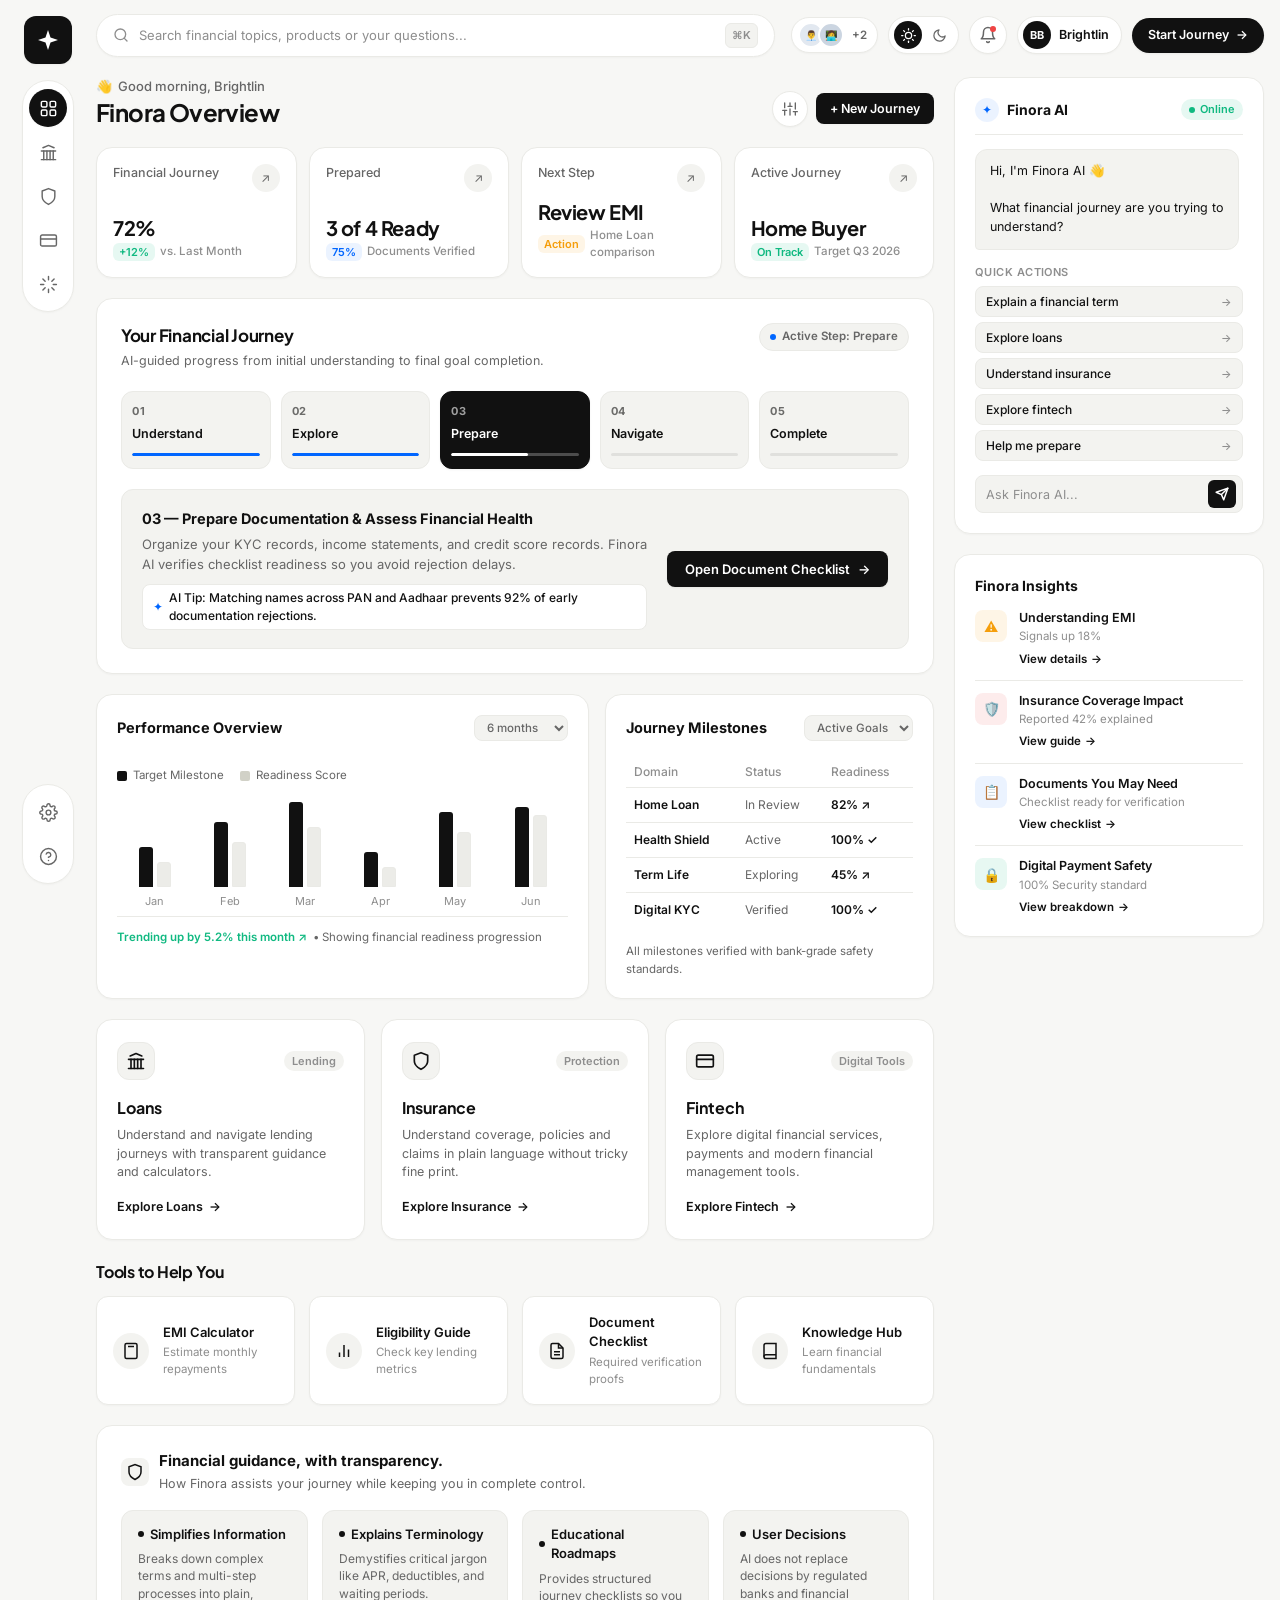
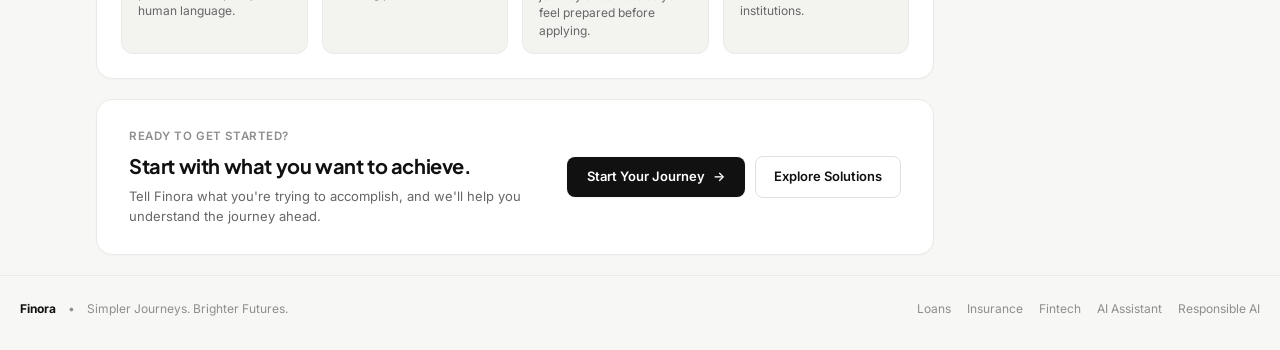
==== commit ae412cf6: "feat: redesign Finora dashboard with minimalist SaaS UI, black CTAs, journey centerpiece and integra" ====
--- a/index.html
+++ b/index.html
@@ -3,9 +3,9 @@
 <head>
   <meta charset="UTF-8">
   <meta name="viewport" content="width=device-width, initial-scale=1.0">
-  <meta name="description" content="Finora — AI-Powered Financial Journeys. Simpler Journeys. Brighter Futures. Making Loans, Insurance, and Fintech journeys simpler, faster, and more human with AI guidance.">
-  <meta name="theme-color" content="#0b1329">
-  <title>Finora — AI-Powered Financial Journeys | Simpler Journeys. Brighter Futures.</title>
+  <meta name="description" content="Finora — AI-Powered Financial Journeys. Simpler Journeys. Brighter Futures. High-end financial SaaS platform for loans, insurance, and fintech guidance.">
+  <meta name="theme-color" content="#F7F7F5">
+  <title>Finora — Financial Command Center | Simpler Journeys. Brighter Futures.</title>
   
   <!-- Core & Responsive Stylesheets -->
   <link rel="stylesheet" href="css/style.css">
@@ -15,193 +15,33 @@
 
   <div class="app-container">
 
-    <!-- ====================================================================
-         GLOBAL FIXED HEADER / NAVIGATION
-         ==================================================================== -->
-    <header class="top-header" role="banner">
-      <div class="header-inner">
-        
-        <!-- Brand Logo & Tagline -->
-        <a href="index.html" class="brand-wrapper" aria-label="Finora Home">
-          <svg class="brand-icon" viewBox="0 0 40 40" width="36" height="36" fill="none" xmlns="http://www.w3.org/2000/svg" aria-hidden="true">
-            <path d="M12 28C17.5228 28 22 23.5228 22 18C22 12.4772 17.5228 8 12 8C6.47715 8 2 12.4772 2 18C2 23.5228 6.47715 28 12 28Z" fill="url(#brandGrad1)"/>
-            <path d="M26 32C31.5228 32 36 27.5228 36 22C36 16.4772 31.5228 12 26 12C20.4772 12 16 16.4772 16 22C16 27.5228 20.4772 32 26 32Z" fill="url(#brandGrad2)" fill-opacity="0.9"/>
-            <defs>
-              <linearGradient id="brandGrad1" x1="2" y1="8" x2="22" y2="28" gradientUnits="userSpaceOnUse">
-                <stop stop-color="#2563EB"/>
-                <stop offset="1" stop-color="#1D4ED8"/>
-              </linearGradient>
-              <linearGradient id="brandGrad2" x1="16" y1="12" x2="36" y2="32" gradientUnits="userSpaceOnUse">
-                <stop stop-color="#06B6D4"/>
-                <stop offset="1" stop-color="#3B82F6"/>
-              </linearGradient>
-            </defs>
+    <!-- MASTER DASHBOARD VIEWPORT -->
+    <div class="dashboard-viewport">
+
+      <!-- ==================================================================
+           LEFT FLOATING SIDEBAR DOCK (Reference Cilo Inspired)
+           ================================================================== -->
+      <aside class="sidebar-dock" aria-label="Finora Main Navigation">
+        <!-- Logo Pill -->
+        <a href="index.html" class="sidebar-logo-pill" aria-label="Finora Home">
+          <svg class="sidebar-logo-svg" viewBox="0 0 24 24" fill="none" xmlns="http://www.w3.org/2000/svg">
+            <path d="M12 2L14.5 9.5L22 12L14.5 14.5L12 22L9.5 14.5L2 12L9.5 9.5L12 2Z" fill="currentColor"/>
           </svg>
-          <div class="brand-text-group">
-            <span class="brand-name">Finora</span>
-            <span class="brand-tagline">Simpler Journeys. Brighter Futures.</span>
-          </div>
         </a>
 
-        <!-- Global Navigation Links -->
-        <nav class="nav-links" aria-label="Primary Navigation">
-          <a href="index.html" class="nav-link active" aria-current="page">Home</a>
-          <a href="loans.html" class="nav-link">Products</a>
-          <a href="ai-assistant.html" class="nav-link">AI Assistant</a>
-          <a href="knowledge-hub.html" class="nav-link">Resources</a>
-          <a href="#about" class="nav-link">About</a>
-        </nav>
-
-        <!-- Header Actions / Profile -->
-        <div class="header-actions">
-          
-          <!-- Search Bar -->
-          <div class="header-search">
-            <div class="search-input-wrapper">
-              <svg class="search-icon" viewBox="0 0 20 20" width="16" height="16" fill="none" stroke="currentColor" stroke-width="2" stroke-linecap="round" stroke-linejoin="round" aria-hidden="true">
-                <circle cx="9" cy="9" r="6"></circle>
-                <line x1="18" y1="18" x2="13.5" y2="13.5"></line>
-              </svg>
-              <input type="search" id="globalSearchInput" class="search-input" placeholder="Search financial topics, products, or your questions..." aria-label="Search financial topics">
-              <span class="search-shortcut" aria-hidden="true">⌘K</span>
-            </div>
-          </div>
-
-          <!-- Notification Bell -->
-          <button class="btn-icon" id="notificationBtn" aria-label="Notifications (1 unread)">
-            <svg width="20" height="20" viewBox="0 0 24 24" fill="none" stroke="currentColor" stroke-width="2" stroke-linecap="round" stroke-linejoin="round" aria-hidden="true">
-              <path d="M18 8A6 6 0 0 0 6 8c0 7-3 9-3 9h18s-3-2-3-9"></path>
-              <path d="M13.73 21a2 2 0 0 1-3.46 0"></path>
+        <!-- Primary Navigation Icons Container -->
+        <nav class="sidebar-nav-container" aria-label="Platform Views">
+          <a href="index.html" class="sidebar-btn active" data-tooltip="Dashboard Overview" aria-current="page" aria-label="Home Overview">
+            <svg viewBox="0 0 24 24" fill="none" stroke="currentColor" stroke-linecap="round" stroke-linejoin="round">
+              <rect x="3" y="3" width="7" height="7" rx="1.5"></rect>
+              <rect x="14" y="3" width="7" height="7" rx="1.5"></rect>
+              <rect x="14" y="14" width="7" height="7" rx="1.5"></rect>
+              <rect x="3" y="14" width="7" height="7" rx="1.5"></rect>
             </svg>
-            <span class="notification-badge" aria-hidden="true"></span>
-          </button>
-
-          <!-- User Profile Area -->
-          <div class="user-profile-badge" id="userProfileBadge" role="button" tabindex="0" aria-label="User Profile Brightlin">
-            <div class="avatar-circle" aria-hidden="true">BB</div>
-            <div class="user-details">
-              <span class="user-greeting">Welcome,</span>
-              <span class="user-name">Brightlin</span>
-            </div>
-            <svg width="14" height="14" viewBox="0 0 24 24" fill="none" stroke="currentColor" stroke-width="2.5" stroke-linecap="round" stroke-linejoin="round" aria-hidden="true">
-              <polyline points="6 9 12 15 18 9"></polyline>
-            </svg>
-          </div>
-
-          <!-- Mobile Hamburger Toggle -->
-          <button class="mobile-menu-btn" id="mobileMenuBtn" aria-label="Open mobile navigation menu" aria-expanded="false">
-            <svg width="22" height="22" viewBox="0 0 24 24" fill="none" stroke="currentColor" stroke-width="2" stroke-linecap="round" stroke-linejoin="round" aria-hidden="true">
-              <line x1="3" y1="12" x2="21" y2="12"></line>
-              <line x1="3" y1="6" x2="21" y2="6"></line>
-              <line x1="3" y1="18" x2="21" y2="18"></line>
-            </svg>
-          </button>
-
-        </div>
-
-      </div>
-    </header>
-
-    <!-- Mobile Drawer Backdrop & Drawer -->
-    <div class="mobile-drawer-backdrop" id="mobileDrawerBackdrop" aria-hidden="true"></div>
-    <div class="mobile-drawer" id="mobileDrawer" role="dialog" aria-modal="true" aria-label="Mobile Navigation">
-      <div class="mobile-drawer-header">
-        <div class="brand-wrapper">
-          <svg class="brand-icon" viewBox="0 0 40 40" width="36" height="36" fill="none" xmlns="http://www.w3.org/2000/svg" aria-hidden="true">
-            <path d="M12 28C17.5228 28 22 23.5228 22 18C22 12.4772 17.5228 8 12 8C6.47715 8 2 12.4772 2 18C2 23.5228 6.47715 28 12 28Z" fill="url(#brandGradDrawer1)"/>
-            <path d="M26 32C31.5228 32 36 27.5228 36 22C36 16.4772 31.5228 12 26 12C20.4772 12 16 16.4772 16 22C16 27.5228 20.4772 32 26 32Z" fill="url(#brandGradDrawer2)" fill-opacity="0.9"/>
-            <defs>
-              <linearGradient id="brandGradDrawer1" x1="2" y1="8" x2="22" y2="28" gradientUnits="userSpaceOnUse">
-                <stop stop-color="#2563EB"/>
-                <stop offset="1" stop-color="#1D4ED8"/>
-              </linearGradient>
-              <linearGradient id="brandGradDrawer2" x1="16" y1="12" x2="36" y2="32" gradientUnits="userSpaceOnUse">
-                <stop stop-color="#06B6D4"/>
-                <stop offset="1" stop-color="#3B82F6"/>
-              </linearGradient>
-            </defs>
-          </svg>
-          <div class="brand-text-group">
-            <span class="brand-name">Finora</span>
-            <span class="brand-tagline">Simpler Journeys. Brighter Futures.</span>
-          </div>
-        </div>
-        <button class="mobile-drawer-close-btn" id="mobileDrawerClose" aria-label="Close menu">
-          <svg width="20" height="20" viewBox="0 0 24 24" fill="none" stroke="currentColor" stroke-width="2" stroke-linecap="round" stroke-linejoin="round" aria-hidden="true">
-            <line x1="18" y1="6" x2="6" y2="18"></line>
-            <line x1="6" y1="6" x2="18" y2="18"></line>
-          </svg>
-        </button>
-      </div>
-
-      <div class="mobile-drawer-search">
-        <div class="search-input-wrapper">
-          <svg class="search-icon" viewBox="0 0 20 20" width="16" height="16" fill="none" stroke="currentColor" stroke-width="2" aria-hidden="true">
-            <circle cx="9" cy="9" r="6"></circle>
-            <line x1="18" y1="18" x2="13.5" y2="13.5"></line>
-          </svg>
-          <input type="search" class="search-input" placeholder="Search topics..." aria-label="Mobile search">
-        </div>
-      </div>
-
-      <nav class="mobile-drawer-nav">
-        <a href="index.html" class="mobile-nav-link active" aria-current="page">
-          <span>🏠</span>
-          <span>Home</span>
-        </a>
-        <a href="loans.html" class="mobile-nav-link">
-          <span>🏦</span>
-          <span>Loans Journey</span>
-        </a>
-        <a href="insurance.html" class="mobile-nav-link">
-          <span>🛡️</span>
-          <span>Insurance Journey</span>
-        </a>
-        <a href="fintech.html" class="mobile-nav-link">
-          <span>💳</span>
-          <span>Fintech Services</span>
-        </a>
-        <a href="ai-assistant.html" class="mobile-nav-link">
-          <span>✨</span>
-          <span>AI Assistant</span>
-        </a>
-        <a href="my-journey.html" class="mobile-nav-link">
-          <span>🗺️</span>
-          <span>My Journey</span>
-        </a>
-        <a href="knowledge-hub.html" class="mobile-nav-link">
-          <span>📚</span>
-          <span>Knowledge Hub</span>
-        </a>
-      </nav>
-
-      <div class="mobile-drawer-footer">
-        <a href="ai-assistant.html" class="btn btn-primary btn-hero-glow">
-          <span>Start Your Journey</span>
-          <span aria-hidden="true">→</span>
-        </a>
-      </div>
-    </div>
-
-    <!-- ====================================================================
-         APP BODY LAYOUT: PERSISTENT SIDEBAR + 2-COLUMN MAIN CONTENT
-         ==================================================================== -->
-    <div class="app-body">
-
-      <!-- LEFT SIDEBAR -->
-      <aside class="sidebar" aria-label="Journey Sidebar Navigation">
-        <nav class="sidebar-nav">
-          
-          <a href="index.html" class="sidebar-link active" aria-current="page">
-            <svg class="sidebar-icon" viewBox="0 0 24 24" width="20" height="20" fill="none" stroke="currentColor" stroke-width="2" stroke-linecap="round" stroke-linejoin="round" aria-hidden="true">
-              <path d="M3 9l9-7 9 7v11a2 2 0 0 1-2 2H5a2 2 0 0 1-2-2z"></path>
-              <polyline points="9 22 9 12 15 12 15 22"></polyline>
-            </svg>
-            <span>Home</span>
           </a>
 
-          <a href="loans.html" class="sidebar-link">
-            <svg class="sidebar-icon" viewBox="0 0 24 24" width="20" height="20" fill="none" stroke="currentColor" stroke-width="2" stroke-linecap="round" stroke-linejoin="round" aria-hidden="true">
+          <a href="loans.html" class="sidebar-btn" data-tooltip="Loans Journey" aria-label="Loans">
+            <svg viewBox="0 0 24 24" fill="none" stroke="currentColor" stroke-linecap="round" stroke-linejoin="round">
               <line x1="3" y1="21" x2="21" y2="21"></line>
               <line x1="3" y1="10" x2="21" y2="10"></line>
               <polyline points="5 6 12 3 19 6"></polyline>
@@ -210,674 +50,837 @@
               <line x1="14" y1="10" x2="14" y2="21"></line>
               <line x1="18" y1="10" x2="18" y2="21"></line>
             </svg>
-            <span>Loans</span>
           </a>
 
-          <a href="insurance.html" class="sidebar-link">
-            <svg class="sidebar-icon" viewBox="0 0 24 24" width="20" height="20" fill="none" stroke="currentColor" stroke-width="2" stroke-linecap="round" stroke-linejoin="round" aria-hidden="true">
+          <a href="insurance.html" class="sidebar-btn" data-tooltip="Insurance Journey" aria-label="Insurance">
+            <svg viewBox="0 0 24 24" fill="none" stroke="currentColor" stroke-linecap="round" stroke-linejoin="round">
               <path d="M12 22s8-4 8-10V5l-8-3-8 3v7c0 6 8 10 8 10z"></path>
             </svg>
-            <span>Insurance</span>
           </a>
 
-          <a href="fintech.html" class="sidebar-link">
-            <svg class="sidebar-icon" viewBox="0 0 24 24" width="20" height="20" fill="none" stroke="currentColor" stroke-width="2" stroke-linecap="round" stroke-linejoin="round" aria-hidden="true">
+          <a href="fintech.html" class="sidebar-btn" data-tooltip="Fintech Services" aria-label="Fintech">
+            <svg viewBox="0 0 24 24" fill="none" stroke="currentColor" stroke-linecap="round" stroke-linejoin="round">
               <rect x="2" y="5" width="20" height="14" rx="2"></rect>
               <line x1="2" y1="10" x2="22" y2="10"></line>
             </svg>
-            <span>Fintech</span>
           </a>
 
-          <a href="ai-assistant.html" class="sidebar-link">
-            <svg class="sidebar-icon" viewBox="0 0 24 24" width="20" height="20" fill="none" stroke="currentColor" stroke-width="2" stroke-linecap="round" stroke-linejoin="round" aria-hidden="true">
+          <a href="#aiSection" class="sidebar-btn" data-tooltip="Finora AI" id="sidebarAiTrigger" aria-label="AI Assistant">
+            <svg viewBox="0 0 24 24" fill="none" stroke="currentColor" stroke-linecap="round" stroke-linejoin="round">
               <path d="M12 2v4M12 18v4M4.93 4.93l2.83 2.83M16.24 16.24l2.83 2.83M2 12h4M18 12h4M4.93 19.07l2.83-2.83M16.24 7.76l2.83-2.83"></path>
             </svg>
-            <span>AI Assistant</span>
           </a>
-
-          <a href="my-journey.html" class="sidebar-link">
-            <svg class="sidebar-icon" viewBox="0 0 24 24" width="20" height="20" fill="none" stroke="currentColor" stroke-width="2" stroke-linecap="round" stroke-linejoin="round" aria-hidden="true">
-              <polyline points="22 12 18 12 15 21 9 3 6 12 2 12"></polyline>
+        </nav>
+
+        <!-- Sidebar Footer Controls -->
+        <div class="sidebar-footer-nav" aria-label="Utility Controls">
+          <button type="button" class="sidebar-btn" data-tooltip="Settings" aria-label="Settings">
+            <svg viewBox="0 0 24 24" fill="none" stroke="currentColor" stroke-linecap="round" stroke-linejoin="round">
+              <circle cx="12" cy="12" r="3"></circle>
+              <path d="M19.4 15a1.65 1.65 0 0 0 .33 1.82l.06.06a2 2 0 0 1 0 2.83 2 2 0 0 1-2.83 0l-.06-.06a1.65 1.65 0 0 0-1.82-.33 1.65 1.65 0 0 0-1 1.51V21a2 2 0 0 1-2 2 2 2 0 0 1-2-2v-.09A1.65 1.65 0 0 0 9 19.4a1.65 1.65 0 0 0-1.82.33l-.06.06a2 2 0 0 1-2.83 0 2 2 0 0 1 0-2.83l.06-.06a1.65 1.65 0 0 0 .33-1.82 1.65 1.65 0 0 0-1.51-1H3a2 2 0 0 1-2-2 2 2 0 0 1 2-2h.09A1.65 1.65 0 0 0 4.6 9a1.65 1.65 0 0 0-.33-1.82l-.06-.06a2 2 0 0 1 0-2.83 2 2 0 0 1 2.83 0l.06.06a1.65 1.65 0 0 0 1.82.33H9a1.65 1.65 0 0 0 1-1.51V3a2 2 0 0 1 2-2 2 2 0 0 1 2 2v.09a1.65 1.65 0 0 0 1 1.51 1.65 1.65 0 0 0 1.82-.33l.06-.06a2 2 0 0 1 2.83 0 2 2 0 0 1 0 2.83l-.06.06a1.65 1.65 0 0 0-.33 1.82V9a1.65 1.65 0 0 0 1.51 1H21a2 2 0 0 1 2 2 2 2 0 0 1-2 2h-.09a1.65 1.65 0 0 0-1.51 1z"></path>
             </svg>
-            <span>My Journey</span>
-          </a>
-
-          <a href="knowledge-hub.html" class="sidebar-link">
-            <svg class="sidebar-icon" viewBox="0 0 24 24" width="20" height="20" fill="none" stroke="currentColor" stroke-width="2" stroke-linecap="round" stroke-linejoin="round" aria-hidden="true">
-              <path d="M4 19.5A2.5 2.5 0 0 1 6.5 17H20"></path>
-              <path d="M6.5 2H20v20H6.5A2.5 2.5 0 0 1 4 19.5v-15A2.5 2.5 0 0 1 6.5 2z"></path>
+          </button>
+          <button type="button" class="sidebar-btn" data-tooltip="Help & Documentation" aria-label="Help">
+            <svg viewBox="0 0 24 24" fill="none" stroke="currentColor" stroke-linecap="round" stroke-linejoin="round">
+              <circle cx="12" cy="12" r="10"></circle>
+              <path d="M9.09 9a3 3 0 0 1 5.83 1c0 2-3 3-3 3"></path>
+              <line x1="12" y1="17" x2="12.01" y2="17"></line>
             </svg>
-            <span>Knowledge Hub</span>
-          </a>
-
-        </nav>
-
-        <!-- Sidebar Inspiration Quote Card -->
-        <div class="sidebar-quote-card home-sidebar-quote">
-          <p class="sidebar-quote-text">“Better financial decisions start with better understanding.”</p>
-          <div class="sidebar-brand-badge">
-            <svg width="16" height="16" viewBox="0 0 24 24" fill="none" stroke="currentColor" stroke-width="2" aria-hidden="true">
-              <path d="M12 28C17.5228 28 22 23.5228 22 18C22 12.4772 17.5228 8 12 8C6.47715 8 2 12.4772 2 18C2 23.5228 6.47715 28 12 28Z" fill="#2563EB"/>
-            </svg>
-            <span>Finora</span>
+          </button>
+        </div>
+      </aside>
+
+      <!-- ==================================================================
+           MAIN FLOW VIEWPORT (HEADER + CENTER + RIGHT PANEL)
+           ================================================================== -->
+      <div class="dashboard-main-flow">
+
+        <!-- TOP PILL HEADER (Reference Inspired) -->
+        <header class="top-pill-header" role="banner">
+          
+          <!-- Search Pill -->
+          <div class="header-left-search">
+            <div class="search-pill-container">
+              <svg class="search-pill-icon" viewBox="0 0 24 24" fill="none" stroke="currentColor" stroke-width="2" stroke-linecap="round" stroke-linejoin="round" aria-hidden="true">
+                <circle cx="11" cy="11" r="8"></circle>
+                <line x1="21" y1="21" x2="16.65" y2="16.65"></line>
+              </svg>
+              <input type="search" id="globalSearchInput" class="search-pill-input" placeholder="Search financial topics, products or your questions..." aria-label="Search financial topics">
+              <span class="search-shortcut-badge">⌘K</span>
+            </div>
           </div>
-        </div>
-      </aside>
-
-      <!-- ==================================================================
-           MAIN CONTENT AREA
-           ================================================================== -->
-      <main class="main-content" id="mainContent" role="main">
-
-        <div class="home-page-container">
-          
-          <!-- 2-COLUMN DASHBOARD GRID: MAIN CONTENT + RIGHT STICKY AI COMPANION -->
-          <div class="home-layout-grid">
+
+          <!-- Header Right Actions -->
+          <div class="header-right-actions">
             
-            <!-- LEFT MAIN CONTENT COLUMN -->
-            <div class="home-main-column">
+            <!-- Team Avatars Pill -->
+            <div class="team-avatar-pill" title="Active Financial Advisors & AI">
+              <div class="avatar-stack">
+                <div class="avatar-img-sm" style="background:#E2E8F0;">👨‍💼</div>
+                <div class="avatar-img-sm" style="background:#CBD5E1;">👩‍💻</div>
+              </div>
+              <span class="avatar-more-count">+2</span>
+            </div>
+
+            <!-- Day / Night Pill Toggle -->
+            <div class="theme-pill-toggle" role="radiogroup" aria-label="Theme Selection">
+              <button type="button" class="theme-mode-btn active" id="themeLightBtn" aria-label="Light Mode">
+                <svg width="15" height="15" viewBox="0 0 24 24" fill="none" stroke="currentColor" stroke-width="2" stroke-linecap="round" stroke-linejoin="round">
+                  <circle cx="12" cy="12" r="5"></circle>
+                  <line x1="12" y1="1" x2="12" y2="3"></line>
+                  <line x1="12" y1="21" x2="12" y2="23"></line>
+                  <line x1="4.22" y1="4.22" x2="5.64" y2="5.64"></line>
+                  <line x1="18.36" y1="18.36" x2="19.78" y2="19.78"></line>
+                  <line x1="1" y1="12" x2="3" y2="12"></line>
+                  <line x1="21" y1="12" x2="23" y2="12"></line>
+                  <line x1="4.22" y1="19.78" x2="5.64" y2="18.36"></line>
+                  <line x1="18.36" y1="5.64" x2="19.78" y2="4.22"></line>
+                </svg>
+              </button>
+              <button type="button" class="theme-mode-btn" id="themeDarkBtn" aria-label="Dark Mode">
+                <svg width="15" height="15" viewBox="0 0 24 24" fill="none" stroke="currentColor" stroke-width="2" stroke-linecap="round" stroke-linejoin="round">
+                  <path d="M21 12.79A9 9 0 1 1 11.21 3 7 7 0 0 0 21 12.79z"></path>
+                </svg>
+              </button>
+            </div>
+
+            <!-- Notification Bell -->
+            <button type="button" class="header-icon-pill" aria-label="Notifications">
+              <svg width="18" height="18" viewBox="0 0 24 24" fill="none" stroke="currentColor" stroke-width="2" stroke-linecap="round" stroke-linejoin="round">
+                <path d="M18 8A6 6 0 0 0 6 8c0 7-3 9-3 9h18s-3-2-3-9"></path>
+                <path d="M13.73 21a2 2 0 0 1-3.46 0"></path>
+              </svg>
+              <span class="unread-indicator"></span>
+            </button>
+
+            <!-- User Profile Pill -->
+            <div class="user-profile-pill" tabindex="0" role="button" aria-label="User Brightlin">
+              <div class="user-avatar-circle">BB</div>
+              <span class="user-pill-name">Brightlin</span>
+            </div>
+
+            <!-- Primary Black CTA Button -->
+            <a href="loans.html" class="header-action-btn-black">
+              <span>Start Journey</span>
+              <span aria-hidden="true">→</span>
+            </a>
+
+          </div>
+
+        </header>
+
+        <!-- DASHBOARD 2-COLUMN CONTAINER (CENTER + RIGHT AI COMPANION) -->
+        <div class="dashboard-grid-container">
+
+          <!-- ================================================================
+               CENTER MAIN CONTENT COLUMN
+               ================================================================ -->
+          <main class="dashboard-center-column" role="main">
+
+            <!-- GREETING & OVERVIEW HEADING ROW -->
+            <div class="dashboard-heading-row">
+              <div class="dashboard-heading-group">
+                <div class="dashboard-greeting-eyebrow">
+                  <span>👋</span>
+                  <span>Good morning, Brightlin</span>
+                </div>
+                <h1 class="dashboard-page-title">Finora Overview</h1>
+              </div>
+
+              <div class="dashboard-heading-controls">
+                <button type="button" class="pill-icon-control" title="Filter View" aria-label="Filter Options">
+                  <svg width="16" height="16" viewBox="0 0 24 24" fill="none" stroke="currentColor" stroke-width="2" stroke-linecap="round" stroke-linejoin="round">
+                    <line x1="4" y1="21" x2="4" y2="14"></line>
+                    <line x1="4" y1="10" x2="4" y2="3"></line>
+                    <line x1="12" y1="21" x2="12" y2="12"></line>
+                    <line x1="12" y1="8" x2="12" y2="3"></line>
+                    <line x1="20" y1="21" x2="20" y2="16"></line>
+                    <line x1="20" y1="12" x2="20" y2="3"></line>
+                    <line x1="1" y1="14" x2="7" y2="14"></line>
+                    <line x1="9" y1="8" x2="15" y2="8"></line>
+                    <line x1="17" y1="16" x2="23" y2="16"></line>
+                  </svg>
+                </button>
+                <button type="button" class="btn-black-compact" id="newJourneyBtn">
+                  <span>+ New Journey</span>
+                </button>
+              </div>
+            </div>
+
+            <!-- ==============================================================
+                 4-CARD KEY METRICS ROW (Reference Cilo Metric Architecture)
+                 ============================================================== -->
+            <section class="metrics-row-grid" aria-label="Key Financial Journey Metrics">
               
-              <!-- ==========================================================
-                   SECTION 1 — HERO SECTION
-                   ========================================================== -->
-              <section class="home-hero-card" aria-labelledby="homeHeroHeading">
-                <div class="home-hero-glow-accent" aria-hidden="true"></div>
-
-                <div class="home-hero-grid">
-                  
-                  <!-- Left Text & Actions -->
-                  <div class="home-hero-content">
-                    <div class="home-hero-eyebrow">
-                      <svg width="14" height="14" viewBox="0 0 24 24" fill="none" stroke="currentColor" stroke-width="2.5" aria-hidden="true">
-                        <path d="M12 2l3.09 6.26L22 9.27l-5 4.87 1.18 6.88L12 17.77l-6.18 3.25L7 14.14 2 9.27l6.91-1.01L12 2z"></path>
-                      </svg>
-                      <span>AI-POWERED FINANCIAL JOURNEYS</span>
+              <!-- Card 1: Financial Journey -->
+              <article class="metric-card">
+                <div class="metric-card-top">
+                  <span class="metric-label">Financial Journey</span>
+                  <span class="metric-arrow-badge" aria-hidden="true">↗</span>
+                </div>
+                <div class="metric-value-group">
+                  <span class="metric-main-value">72%</span>
+                  <div class="metric-sub-delta">
+                    <span class="metric-delta-tag tag-green">+12%</span>
+                    <span>vs. Last Month</span>
+                  </div>
+                </div>
+              </article>
+
+              <!-- Card 2: Prepared -->
+              <article class="metric-card">
+                <div class="metric-card-top">
+                  <span class="metric-label">Prepared</span>
+                  <span class="metric-arrow-badge" aria-hidden="true">↗</span>
+                </div>
+                <div class="metric-value-group">
+                  <span class="metric-main-value">3 of 4 Ready</span>
+                  <div class="metric-sub-delta">
+                    <span class="metric-delta-tag tag-blue">75%</span>
+                    <span>Documents Verified</span>
+                  </div>
+                </div>
+              </article>
+
+              <!-- Card 3: Next Step -->
+              <article class="metric-card">
+                <div class="metric-card-top">
+                  <span class="metric-label">Next Step</span>
+                  <span class="metric-arrow-badge" aria-hidden="true">↗</span>
+                </div>
+                <div class="metric-value-group">
+                  <span class="metric-main-value">Review EMI</span>
+                  <div class="metric-sub-delta">
+                    <span class="metric-delta-tag tag-amber">Action</span>
+                    <span>Home Loan comparison</span>
+                  </div>
+                </div>
+              </article>
+
+              <!-- Card 4: Active Journey -->
+              <article class="metric-card">
+                <div class="metric-card-top">
+                  <span class="metric-label">Active Journey</span>
+                  <span class="metric-arrow-badge" aria-hidden="true">↗</span>
+                </div>
+                <div class="metric-value-group">
+                  <span class="metric-main-value">Home Buyer</span>
+                  <div class="metric-sub-delta">
+                    <span class="metric-delta-tag tag-green">On Track</span>
+                    <span>Target Q3 2026</span>
+                  </div>
+                </div>
+              </article>
+
+            </section>
+
+            <!-- ==============================================================
+                 VISUAL CENTERPIECE: YOUR FINANCIAL JOURNEY (5-STEP STEPPER)
+                 ============================================================== -->
+            <section class="journey-centerpiece-card" id="journeyCenterpiece" aria-labelledby="journeyTitle">
+              <div class="journey-card-header">
+                <div class="journey-header-title-group">
+                  <h2 id="journeyTitle" class="journey-card-title">Your Financial Journey</h2>
+                  <p class="journey-card-subtitle">AI-guided progress from initial understanding to final goal completion.</p>
+                </div>
+                <div class="journey-progress-pill">
+                  <span class="progress-dot" aria-hidden="true"></span>
+                  <span>Active Step: Prepare</span>
+                </div>
+              </div>
+
+              <!-- 5-Step Horizontal Stepper Track -->
+              <div class="journey-stepper-track" role="tablist" aria-label="Financial Journey Stages">
+                
+                <!-- Step 01: Understand -->
+                <button type="button" class="journey-step-btn" data-step-index="0" role="tab" aria-selected="false">
+                  <span class="step-num-badge">01</span>
+                  <span class="step-title-text">Understand</span>
+                  <div class="step-status-bar">
+                    <div class="step-status-fill" style="width: 100%;"></div>
+                  </div>
+                </button>
+
+                <!-- Step 02: Explore -->
+                <button type="button" class="journey-step-btn" data-step-index="1" role="tab" aria-selected="false">
+                  <span class="step-num-badge">02</span>
+                  <span class="step-title-text">Explore</span>
+                  <div class="step-status-bar">
+                    <div class="step-status-fill" style="width: 100%;"></div>
+                  </div>
+                </button>
+
+                <!-- Step 03: Prepare (Active) -->
+                <button type="button" class="journey-step-btn active-step" data-step-index="2" role="tab" aria-selected="true">
+                  <span class="step-num-badge">03</span>
+                  <span class="step-title-text">Prepare</span>
+                  <div class="step-status-bar">
+                    <div class="step-status-fill" style="width: 60%;"></div>
+                  </div>
+                </button>
+
+                <!-- Step 04: Navigate -->
+                <button type="button" class="journey-step-btn" data-step-index="3" role="tab" aria-selected="false">
+                  <span class="step-num-badge">04</span>
+                  <span class="step-title-text">Navigate</span>
+                  <div class="step-status-bar">
+                    <div class="step-status-fill" style="width: 0%;"></div>
+                  </div>
+                </button>
+
+                <!-- Step 05: Complete -->
+                <button type="button" class="journey-step-btn" data-step-index="4" role="tab" aria-selected="false">
+                  <span class="step-num-badge">05</span>
+                  <span class="step-title-text">Complete</span>
+                  <div class="step-status-bar">
+                    <div class="step-status-fill" style="width: 0%;"></div>
+                  </div>
+                </button>
+
+              </div>
+
+              <!-- Dynamic Active Step Detail Card -->
+              <div class="journey-step-detail-box" id="activeStepDetail">
+                <div class="step-detail-text-group">
+                  <h3 class="step-detail-heading" id="stepDetailTitle">
+                    <span>03 — Prepare Documentation & Assess Financial Health</span>
+                  </h3>
+                  <p class="step-detail-paragraph" id="stepDetailDesc">
+                    Organize your KYC records, income statements, and credit score records. Finora AI verifies checklist readiness so you avoid rejection delays.
+                  </p>
+                  <div class="step-detail-ai-tip" id="stepDetailTip">
+                    <span class="tip-sparkle">✦</span>
+                    <span id="stepDetailTipText">AI Tip: Matching names across PAN and Aadhaar prevents 92% of early documentation rejections.</span>
+                  </div>
+                </div>
+
+                <button type="button" class="btn-journey-action-black" id="stepDetailActionBtn">
+                  <span id="stepDetailBtnText">Open Document Checklist</span>
+                  <span aria-hidden="true">→</span>
+                </button>
+              </div>
+
+            </section>
+
+            <!-- ==============================================================
+                 DUAL PERFORMANCE & READINESS OVERVIEW (Reference Chart & Table)
+                 ============================================================== -->
+            <section class="dashboard-performance-grid" aria-label="Performance and Readiness Breakdown">
+              
+              <!-- Chart Card: Performance Overview -->
+              <article class="performance-card">
+                <div class="performance-card-header">
+                  <h3 class="performance-card-title">Performance Overview</h3>
+                  <select class="performance-filter-select" aria-label="Select Time Range">
+                    <option value="6m">6 months</option>
+                    <option value="12m">12 months</option>
+                  </select>
+                </div>
+
+                <div class="performance-chart-wrap">
+                  <div class="chart-legend-row">
+                    <div class="legend-item">
+                      <span class="legend-box-black"></span>
+                      <span>Target Milestone</span>
                     </div>
-
-                    <h1 id="homeHeroHeading" class="home-hero-heading">
-                      Your financial journey, <span class="home-heading-highlight">simplified.</span>
-                    </h1>
-
-                    <p class="home-hero-supporting">
-                      Understand. Plan. Take action. All with AI guidance.
-                    </p>
-
-                    <p class="home-hero-desc">
-                      Finora helps you navigate loans, insurance and fintech with clear information, personalised guidance and the confidence to take the next step.
-                    </p>
-
-                    <div class="home-hero-btn-group">
-                      <a href="ai-assistant.html" class="btn-home-primary">
-                        <span>Get Started</span>
-                        <span aria-hidden="true">→</span>
-                      </a>
-                      <a href="#howItWorksSection" class="btn-home-secondary" id="watchVideoBtn">
-                        <svg width="18" height="18" viewBox="0 0 24 24" fill="none" stroke="currentColor" stroke-width="2.2" stroke-linecap="round" stroke-linejoin="round" aria-hidden="true">
-                          <circle cx="12" cy="12" r="10"></circle>
-                          <polygon points="10 8 16 12 10 16 10 8"></polygon>
-                        </svg>
-                        <span>Watch Video</span>
-                      </a>
+                    <div class="legend-item">
+                      <span class="legend-box-gray"></span>
+                      <span>Readiness Score</span>
                     </div>
                   </div>
 
-                  <!-- Right Hero Visual with Journey Highway & Floating Milestones -->
-                  <div class="home-hero-visual-wrapper">
-                    <div class="home-hero-visual-container">
-                      <img src="assets/images/home-hero-visual.jpg" alt="Scenic winding road representing the guided financial journey through life milestones" class="home-hero-img">
-                      
-                      <!-- Overlay Quotes -->
-                      <div class="home-float-quote-top" aria-hidden="true">Same goals. A brighter tomorrow.</div>
-
-                      <!-- Floating Milestones -->
-                      <div class="home-float-badge home-float-badge-learn" aria-hidden="true">
-                        <span>📖</span>
-                        <span>Learn</span>
+                  <!-- Bar Visualization -->
+                  <div class="bar-chart-bars-container">
+                    <div class="chart-column-group">
+                      <div class="bars-pair">
+                        <div class="bar-rect-black" style="height: 40px;"></div>
+                        <div class="bar-rect-gray" style="height: 25px;"></div>
                       </div>
-
-                      <div class="home-float-badge home-float-badge-plan" aria-hidden="true">
-                        <span>📊</span>
-                        <span>Plan</span>
+                      <span class="column-month-label">Jan</span>
+                    </div>
+
+                    <div class="chart-column-group">
+                      <div class="bars-pair">
+                        <div class="bar-rect-black" style="height: 65px;"></div>
+                        <div class="bar-rect-gray" style="height: 45px;"></div>
                       </div>
-
-                      <div class="home-float-badge home-float-badge-grow" aria-hidden="true">
-                        <span>🌱</span>
-                        <span>Grow</span>
+                      <span class="column-month-label">Feb</span>
+                    </div>
+
+                    <div class="chart-column-group">
+                      <div class="bars-pair">
+                        <div class="bar-rect-black" style="height: 85px;"></div>
+                        <div class="bar-rect-gray" style="height: 60px;"></div>
                       </div>
-
-                      <div class="home-float-badge home-float-badge-achieve" aria-hidden="true">
-                        <span>🎯</span>
-                        <span>Achieve</span>
+                      <span class="column-month-label">Mar</span>
+                    </div>
+
+                    <div class="chart-column-group">
+                      <div class="bars-pair">
+                        <div class="bar-rect-black" style="height: 35px;"></div>
+                        <div class="bar-rect-gray" style="height: 20px;"></div>
                       </div>
+                      <span class="column-month-label">Apr</span>
                     </div>
-                  </div>
-
-                </div>
-              </section>
-
-              <!-- ==========================================================
-                   SECTION 2 — EXPLORE OUR SOLUTIONS (3 CARDS)
-                   ========================================================== -->
-              <section class="home-section" id="solutionsSection" aria-labelledby="solutionsHeading">
-                <div class="home-section-header-flex">
-                  <div class="home-section-title-wrap">
-                    <h2 id="solutionsHeading" class="home-section-title">Explore Our Solutions</h2>
-                    <p class="home-section-subhead">Different needs. One platform. Choose your journey and get started.</p>
-                  </div>
-                  <a href="#journeySection" class="home-view-all-link">
-                    <span>View all</span>
-                    <span aria-hidden="true">→</span>
-                  </a>
-                </div>
-
-                <div class="home-solutions-grid">
-                  
-                  <!-- Card 1: Loans -->
-                  <article class="home-solution-card home-card-loans" data-solution="loans" tabindex="0" role="button" aria-label="Explore Loans">
-                    <div class="home-solution-icon-wrap home-icon-loans" aria-hidden="true">
-                      <svg width="24" height="24" viewBox="0 0 24 24" fill="none" stroke="currentColor" stroke-width="2" stroke-linecap="round" stroke-linejoin="round">
-                        <line x1="3" y1="21" x2="21" y2="21"></line>
-                        <line x1="3" y1="10" x2="21" y2="10"></line>
-                        <polyline points="5 6 12 3 19 6"></polyline>
-                        <line x1="6" y1="10" x2="6" y2="21"></line>
-                        <line x1="10" y1="10" x2="10" y2="21"></line>
-                        <line x1="14" y1="10" x2="14" y2="21"></line>
-                        <line x1="18" y1="10" x2="18" y2="21"></line>
-                      </svg>
+
+                    <div class="chart-column-group">
+                      <div class="bars-pair">
+                        <div class="bar-rect-black" style="height: 75px;"></div>
+                        <div class="bar-rect-gray" style="height: 55px;"></div>
+                      </div>
+                      <span class="column-month-label">May</span>
                     </div>
-                    <h3 class="home-solution-title">Loans</h3>
-                    <p class="home-solution-desc">Understand, compare and navigate your loan journey with ease.</p>
-                    <a href="loans.html" class="home-solution-action">
-                      <span>Explore Loans</span>
+
+                    <div class="chart-column-group">
+                      <div class="bars-pair">
+                        <div class="bar-rect-black" style="height: 80px;"></div>
+                        <div class="bar-rect-gray" style="height: 72px;"></div>
+                      </div>
+                      <span class="column-month-label">Jun</span>
+                    </div>
+                  </div>
+
+                  <div class="chart-footer-note">
+                    <span class="trend-up">Trending up by 5.2% this month ↗</span>
+                    <span>• Showing financial readiness progression</span>
+                  </div>
+                </div>
+              </article>
+
+              <!-- Cohort Breakdown Table Card -->
+              <article class="performance-card">
+                <div class="performance-card-header">
+                  <h3 class="performance-card-title">Journey Milestones</h3>
+                  <select class="performance-filter-select" aria-label="Select Cohort Range">
+                    <option value="all">Active Goals</option>
+                  </select>
+                </div>
+
+                <div class="cohort-table-wrap">
+                  <table class="cohort-table">
+                    <thead>
+                      <tr>
+                        <th>Domain</th>
+                        <th>Status</th>
+                        <th>Readiness</th>
+                      </tr>
+                    </thead>
+                    <tbody>
+                      <tr>
+                        <td class="strong-val">Home Loan</td>
+                        <td>In Review</td>
+                        <td class="strong-val">82% ↗</td>
+                      </tr>
+                      <tr>
+                        <td class="strong-val">Health Shield</td>
+                        <td>Active</td>
+                        <td class="strong-val">100% ✓</td>
+                      </tr>
+                      <tr>
+                        <td class="strong-val">Term Life</td>
+                        <td>Exploring</td>
+                        <td class="strong-val">45% ↗</td>
+                      </tr>
+                      <tr>
+                        <td class="strong-val">Digital KYC</td>
+                        <td>Verified</td>
+                        <td class="strong-val">100% ✓</td>
+                      </tr>
+                    </tbody>
+                  </table>
+                </div>
+
+                <div class="chart-footer-note" style="margin-top: auto;">
+                  <span>All milestones verified with bank-grade safety standards.</span>
+                </div>
+              </article>
+
+            </section>
+
+            <!-- ==============================================================
+                 PRODUCT AREAS (Loans, Insurance, Fintech — 3 Clean SaaS Cards)
+                 ============================================================== -->
+            <section class="product-areas-grid" aria-label="Financial Product Areas">
+              
+              <!-- Card 1: Loans -->
+              <a href="loans.html" class="product-saas-card">
+                <div class="product-card-top-row">
+                  <div class="product-icon-wrap" aria-hidden="true">
+                    <svg width="20" height="20" viewBox="0 0 24 24" fill="none" stroke="currentColor" stroke-width="2" stroke-linecap="round" stroke-linejoin="round">
+                      <line x1="3" y1="21" x2="21" y2="21"></line>
+                      <line x1="3" y1="10" x2="21" y2="10"></line>
+                      <polyline points="5 6 12 3 19 6"></polyline>
+                      <line x1="6" y1="10" x2="6" y2="21"></line>
+                      <line x1="10" y1="10" x2="10" y2="21"></line>
+                      <line x1="14" y1="10" x2="14" y2="21"></line>
+                      <line x1="18" y1="10" x2="18" y2="21"></line>
+                    </svg>
+                  </div>
+                  <span class="product-badge-subtle">Lending</span>
+                </div>
+
+                <div class="product-card-body">
+                  <h3 class="product-card-title">Loans</h3>
+                  <p class="product-card-desc">Understand and navigate lending journeys with transparent guidance and calculators.</p>
+                </div>
+
+                <div class="product-card-action-link">
+                  <span>Explore Loans</span>
+                  <span aria-hidden="true">→</span>
+                </div>
+              </a>
+
+              <!-- Card 2: Insurance -->
+              <a href="insurance.html" class="product-saas-card">
+                <div class="product-card-top-row">
+                  <div class="product-icon-wrap" aria-hidden="true">
+                    <svg width="20" height="20" viewBox="0 0 24 24" fill="none" stroke="currentColor" stroke-width="2" stroke-linecap="round" stroke-linejoin="round">
+                      <path d="M12 22s8-4 8-10V5l-8-3-8 3v7c0 6 8 10 8 10z"></path>
+                    </svg>
+                  </div>
+                  <span class="product-badge-subtle">Protection</span>
+                </div>
+
+                <div class="product-card-body">
+                  <h3 class="product-card-title">Insurance</h3>
+                  <p class="product-card-desc">Understand coverage, policies and claims in plain language without tricky fine print.</p>
+                </div>
+
+                <div class="product-card-action-link">
+                  <span>Explore Insurance</span>
+                  <span aria-hidden="true">→</span>
+                </div>
+              </a>
+
+              <!-- Card 3: Fintech -->
+              <a href="fintech.html" class="product-saas-card">
+                <div class="product-card-top-row">
+                  <div class="product-icon-wrap" aria-hidden="true">
+                    <svg width="20" height="20" viewBox="0 0 24 24" fill="none" stroke="currentColor" stroke-width="2" stroke-linecap="round" stroke-linejoin="round">
+                      <rect x="2" y="5" width="20" height="14" rx="2"></rect>
+                      <line x1="2" y1="10" x2="22" y2="10"></line>
+                    </svg>
+                  </div>
+                  <span class="product-badge-subtle">Digital Tools</span>
+                </div>
+
+                <div class="product-card-body">
+                  <h3 class="product-card-title">Fintech</h3>
+                  <p class="product-card-desc">Explore digital financial services, payments and modern financial management tools.</p>
+                </div>
+
+                <div class="product-card-action-link">
+                  <span>Explore Fintech</span>
+                  <span aria-hidden="true">→</span>
+                </div>
+              </a>
+
+            </section>
+
+            <!-- ==============================================================
+                 TOOLS TO HELP YOU (4 Clean Tool Cards)
+                 ============================================================== -->
+            <section class="tools-section-wrap" aria-labelledby="toolsHeading">
+              <h2 id="toolsHeading" class="section-title-clean">Tools to Help You</h2>
+
+              <div class="tools-grid-clean">
+                
+                <!-- Tool 1: EMI Calculator -->
+                <div class="clean-tool-card" id="toolEmiBtn" tabindex="0" role="button" aria-label="Open EMI Calculator">
+                  <div class="tool-icon-circle" aria-hidden="true">
+                    <svg width="18" height="18" viewBox="0 0 24 24" fill="none" stroke="currentColor" stroke-width="2">
+                      <rect x="4" y="2" width="16" height="20" rx="2"></rect>
+                      <line x1="8" y1="6" x2="16" y2="6"></line>
+                      <line x1="16" y1="14" x2="16" y2="14.01"></line>
+                      <line x1="12" y1="14" x2="12" y2="14.01"></line>
+                      <line x1="8" y1="14" x2="8" y2="14.01"></line>
+                    </svg>
+                  </div>
+                  <div class="tool-text-group">
+                    <span class="tool-name">EMI Calculator</span>
+                    <span class="tool-tagline">Estimate monthly repayments</span>
+                  </div>
+                </div>
+
+                <!-- Tool 2: Eligibility Guide -->
+                <div class="clean-tool-card" id="toolEligibilityBtn" tabindex="0" role="button" aria-label="Open Eligibility Guide">
+                  <div class="tool-icon-circle" aria-hidden="true">
+                    <svg width="18" height="18" viewBox="0 0 24 24" fill="none" stroke="currentColor" stroke-width="2">
+                      <line x1="18" y1="20" x2="18" y2="10"></line>
+                      <line x1="12" y1="20" x2="12" y2="4"></line>
+                      <line x1="6" y1="20" x2="6" y2="14"></line>
+                    </svg>
+                  </div>
+                  <div class="tool-text-group">
+                    <span class="tool-name">Eligibility Guide</span>
+                    <span class="tool-tagline">Check key lending metrics</span>
+                  </div>
+                </div>
+
+                <!-- Tool 3: Document Checklist -->
+                <div class="clean-tool-card" id="toolDocsBtn" tabindex="0" role="button" aria-label="Open Document Checklist">
+                  <div class="tool-icon-circle" aria-hidden="true">
+                    <svg width="18" height="18" viewBox="0 0 24 24" fill="none" stroke="currentColor" stroke-width="2">
+                      <path d="M14 2H6a2 2 0 0 0-2 2v16a2 2 0 0 0 2 2h12a2 2 0 0 0 2-2V8z"></path>
+                      <polyline points="14 2 14 8 20 8"></polyline>
+                      <line x1="16" y1="13" x2="8" y2="13"></line>
+                      <line x1="16" y1="17" x2="8" y2="17"></line>
+                    </svg>
+                  </div>
+                  <div class="tool-text-group">
+                    <span class="tool-name">Document Checklist</span>
+                    <span class="tool-tagline">Required verification proofs</span>
+                  </div>
+                </div>
+
+                <!-- Tool 4: Knowledge Hub -->
+                <div class="clean-tool-card" id="toolKnowledgeBtn" tabindex="0" role="button" aria-label="Explore Knowledge Hub">
+                  <div class="tool-icon-circle" aria-hidden="true">
+                    <svg width="18" height="18" viewBox="0 0 24 24" fill="none" stroke="currentColor" stroke-width="2">
+                      <path d="M4 19.5A2.5 2.5 0 0 1 6.5 17H20"></path>
+                      <path d="M6.5 2H20v20H6.5A2.5 2.5 0 0 1 4 19.5v-15A2.5 2.5 0 0 1 6.5 2z"></path>
+                    </svg>
+                  </div>
+                  <div class="tool-text-group">
+                    <span class="tool-name">Knowledge Hub</span>
+                    <span class="tool-tagline">Learn financial fundamentals</span>
+                  </div>
+                </div>
+
+              </div>
+            </section>
+
+            <!-- ==============================================================
+                 RESPONSIBLE AI / TRANSPARENCY SECTION
+                 ============================================================== -->
+            <section class="transparency-clean-card" aria-labelledby="transparencyHeading">
+              <div class="transparency-header">
+                <div class="transparency-icon" aria-hidden="true">
+                  <svg width="18" height="18" viewBox="0 0 24 24" fill="none" stroke="currentColor" stroke-width="2">
+                    <path d="M12 22s8-4 8-10V5l-8-3-8 3v7c0 6 8 10 8 10z"></path>
+                  </svg>
+                </div>
+                <div class="transparency-title-wrap">
+                  <h2 id="transparencyHeading" class="transparency-title">Financial guidance, with transparency.</h2>
+                  <p class="transparency-sub">How Finora assists your journey while keeping you in complete control.</p>
+                </div>
+              </div>
+
+              <div class="transparency-grid-4">
+                <div class="transparency-item">
+                  <h3 class="transparency-item-title">Simplifies Information</h3>
+                  <p class="transparency-item-desc">Breaks down complex terms and multi-step processes into plain, human language.</p>
+                </div>
+
+                <div class="transparency-item">
+                  <h3 class="transparency-item-title">Explains Terminology</h3>
+                  <p class="transparency-item-desc">Demystifies critical jargon like APR, deductibles, and waiting periods.</p>
+                </div>
+
+                <div class="transparency-item">
+                  <h3 class="transparency-item-title">Educational Roadmaps</h3>
+                  <p class="transparency-item-desc">Provides structured journey checklists so you feel prepared before applying.</p>
+                </div>
+
+                <div class="transparency-item">
+                  <h3 class="transparency-item-title">User Decisions</h3>
+                  <p class="transparency-item-desc">AI does not replace decisions by regulated banks and financial institutions.</p>
+                </div>
+              </div>
+            </section>
+
+            <!-- ==============================================================
+                 FINAL MINIMAL CTA BANNER
+                 ============================================================== -->
+            <section class="cta-banner-minimal" aria-labelledby="ctaMinimalHeading">
+              <div class="cta-banner-left">
+                <span class="cta-banner-eyebrow">Ready to get started?</span>
+                <h2 id="ctaMinimalHeading" class="cta-banner-heading">Start with what you want to achieve.</h2>
+                <p class="cta-banner-desc">Tell Finora what you're trying to accomplish, and we'll help you understand the journey ahead.</p>
+              </div>
+
+              <div class="cta-banner-btns">
+                <a href="loans.html" class="btn-black-primary">
+                  <span>Start Your Journey</span>
+                  <span aria-hidden="true">→</span>
+                </a>
+                <a href="#journeyCenterpiece" class="btn-white-secondary">
+                  <span>Explore Solutions</span>
+                </a>
+              </div>
+            </section>
+
+          </main>
+
+          <!-- ================================================================
+               RIGHT COLUMN: INTEGRATED FINORA AI & FINORA INSIGHTS
+               ================================================================ -->
+          <aside class="dashboard-right-column" id="aiSection" aria-label="Finora AI Companion and Live Insights">
+            
+            <!-- CARD 1: FINORA AI CONVERSATIONAL ASSISTANT -->
+            <div class="ai-companion-card" role="region" aria-label="Finora AI Assistant">
+              <div class="ai-card-header">
+                <div class="ai-header-brand">
+                  <div class="ai-sparkle-dot" aria-hidden="true">✦</div>
+                  <span class="ai-card-title">Finora AI</span>
+                </div>
+                <div class="ai-status-badge">
+                  <span class="ai-status-pulse" aria-hidden="true"></span>
+                  <span>Online</span>
+                </div>
+              </div>
+
+              <!-- AI Dialogue Body -->
+              <div class="ai-dialogue-body" id="homeAiChatBody">
+                <div class="ai-msg-bubble">
+                  Hi, I'm Finora AI 👋<br><br>
+                  What financial journey are you trying to understand?
+                </div>
+              </div>
+
+              <!-- Quick Action Prompt Chips -->
+              <div class="ai-chips-container">
+                <span class="ai-chips-label">Quick actions</span>
+                <div class="ai-chips-list">
+                  <button type="button" class="ai-chip-pill" data-intent="Explain a financial term">
+                    <span>Explain a financial term</span>
+                    <span class="chip-arrow">→</span>
+                  </button>
+                  <button type="button" class="ai-chip-pill" data-intent="Explore loans">
+                    <span>Explore loans</span>
+                    <span class="chip-arrow">→</span>
+                  </button>
+                  <button type="button" class="ai-chip-pill" data-intent="Understand insurance">
+                    <span>Understand insurance</span>
+                    <span class="chip-arrow">→</span>
+                  </button>
+                  <button type="button" class="ai-chip-pill" data-intent="Explore fintech">
+                    <span>Explore fintech</span>
+                    <span class="chip-arrow">→</span>
+                  </button>
+                  <button type="button" class="ai-chip-pill" data-intent="Help me prepare">
+                    <span>Help me prepare</span>
+                    <span class="chip-arrow">→</span>
+                  </button>
+                </div>
+              </div>
+
+              <!-- Chat Input Form -->
+              <form class="ai-chat-input-form" id="homeAiForm">
+                <input type="text" id="homeAiInput" class="ai-chat-text-input" placeholder="Ask Finora AI..." aria-label="Ask Finora AI">
+                <button type="submit" class="ai-send-btn-black" aria-label="Send query">
+                  <svg width="14" height="14" viewBox="0 0 24 24" fill="none" stroke="currentColor" stroke-width="2.5" stroke-linecap="round" stroke-linejoin="round">
+                    <line x1="22" y1="2" x2="11" y2="13"></line>
+                    <polygon points="22 2 15 22 11 13 2 9 22 2"></polygon>
+                  </svg>
+                </button>
+              </form>
+            </div>
+
+            <!-- CARD 2: FINORA INSIGHTS (Reference Cilo Insights Architecture) -->
+            <div class="insights-feed-card" role="region" aria-label="Finora Insights Feed">
+              <h3 class="insights-card-title">Finora Insights</h3>
+
+              <div class="insights-items-list">
+                
+                <!-- Item 1 -->
+                <div class="insight-item-row">
+                  <div class="insight-icon-pill icon-amber" aria-hidden="true">⚠️</div>
+                  <div class="insight-content-group">
+                    <h4 class="insight-heading">Understanding EMI</h4>
+                    <span class="insight-subtext">Signals up 18%</span>
+                    <a href="#toolEmiBtn" class="insight-action-link">
+                      <span>View details</span>
                       <span aria-hidden="true">→</span>
                     </a>
-                  </article>
-
-                  <!-- Card 2: Insurance -->
-                  <article class="home-solution-card home-card-insurance" data-solution="insurance" tabindex="0" role="button" aria-label="Explore Insurance">
-                    <div class="home-solution-icon-wrap home-icon-insurance" aria-hidden="true">
-                      <svg width="24" height="24" viewBox="0 0 24 24" fill="none" stroke="currentColor" stroke-width="2" stroke-linecap="round" stroke-linejoin="round">
-                        <path d="M12 22s8-4 8-10V5l-8-3-8 3v7c0 6 8 10 8 10z"></path>
-                      </svg>
-                    </div>
-                    <h3 class="home-solution-title">Insurance</h3>
-                    <p class="home-solution-desc">Learn about coverage, policy terms and the insurance journey in simple language.</p>
-                    <a href="insurance.html" class="home-solution-action">
-                      <span>Explore Insurance</span>
+                  </div>
+                </div>
+
+                <!-- Item 2 -->
+                <div class="insight-item-row">
+                  <div class="insight-icon-pill icon-rose" aria-hidden="true">🛡️</div>
+                  <div class="insight-content-group">
+                    <h4 class="insight-heading">Insurance Coverage Impact</h4>
+                    <span class="insight-subtext">Reported 42% explained</span>
+                    <a href="insurance.html" class="insight-action-link">
+                      <span>View guide</span>
                       <span aria-hidden="true">→</span>
                     </a>
-                  </article>
-
-                  <!-- Card 3: Fintech -->
-                  <article class="home-solution-card home-card-fintech" data-solution="fintech" tabindex="0" role="button" aria-label="Explore Fintech">
-                    <div class="home-solution-icon-wrap home-icon-fintech" aria-hidden="true">
-                      <svg width="24" height="24" viewBox="0 0 24 24" fill="none" stroke="currentColor" stroke-width="2" stroke-linecap="round" stroke-linejoin="round">
-                        <rect x="2" y="5" width="20" height="14" rx="2"></rect>
-                        <line x1="2" y1="10" x2="22" y2="10"></line>
-                      </svg>
-                    </div>
-                    <h3 class="home-solution-title">Fintech</h3>
-                    <p class="home-solution-desc">Explore digital financial services, payments and modern financial tools.</p>
-                    <a href="fintech.html" class="home-solution-action">
-                      <span>Explore Fintech</span>
+                  </div>
+                </div>
+
+                <!-- Item 3 -->
+                <div class="insight-item-row">
+                  <div class="insight-icon-pill icon-blue" aria-hidden="true">📋</div>
+                  <div class="insight-content-group">
+                    <h4 class="insight-heading">Documents You May Need</h4>
+                    <span class="insight-subtext">Checklist ready for verification</span>
+                    <a href="#toolDocsBtn" class="insight-action-link">
+                      <span>View checklist</span>
                       <span aria-hidden="true">→</span>
                     </a>
-                  </article>
-
-                </div>
-              </section>
-
-              <!-- ==========================================================
-                   SECTION 3 — YOUR FINANCIAL JOURNEY (5-STEP CONNECTED TIMELINE)
-                   ========================================================== -->
-              <section class="home-section" id="journeySection" aria-labelledby="journeyHeading">
-                <div class="home-section-header-flex">
-                  <div class="home-section-title-wrap">
-                    <h2 id="journeyHeading" class="home-section-title">Your Financial Journey</h2>
-                    <p class="home-section-subhead">A simple, guided process from understanding to achievement.</p>
-                  </div>
-                </div>
-
-                <div class="home-journey-timeline" role="tablist" aria-label="Financial Journey Timeline">
-                  
-                  <!-- Step 01: Understand -->
-                  <button type="button" class="home-journey-step active-step" data-step-index="0" role="tab" aria-selected="true" aria-label="Step 1 Understand">
-                    <div class="home-step-icon-wrap">
-                      <span class="home-step-icon">📖</span>
-                    </div>
-                    <span class="home-step-title">Understand</span>
-                    <span class="home-step-desc">Learn the basics and explore your options.</span>
-                  </button>
-
-                  <!-- Step 02: Plan -->
-                  <button type="button" class="home-journey-step" data-step-index="1" role="tab" aria-selected="false" aria-label="Step 2 Plan">
-                    <div class="home-step-icon-wrap">
-                      <span class="home-step-icon">📄</span>
-                    </div>
-                    <span class="home-step-title">Plan</span>
-                    <span class="home-step-desc">Get personalised guidance and prepare.</span>
-                  </button>
-
-                  <!-- Step 03: Take Action -->
-                  <button type="button" class="home-journey-step" data-step-index="2" role="tab" aria-selected="false" aria-label="Step 3 Take Action">
-                    <div class="home-step-icon-wrap">
-                      <span class="home-step-icon">✈️</span>
-                    </div>
-                    <span class="home-step-title">Take Action</span>
-                    <span class="home-step-desc">Navigate the process with clarity.</span>
-                  </button>
-
-                  <!-- Step 04: Track -->
-                  <button type="button" class="home-journey-step" data-step-index="3" role="tab" aria-selected="false" aria-label="Step 4 Track">
-                    <div class="home-step-icon-wrap">
-                      <span class="home-step-icon">📊</span>
-                    </div>
-                    <span class="home-step-title">Track</span>
-                    <span class="home-step-desc">Monitor your progress and next steps.</span>
-                  </button>
-
-                  <!-- Step 05: Achieve -->
-                  <button type="button" class="home-journey-step" data-step-index="4" role="tab" aria-selected="false" aria-label="Step 5 Achieve">
-                    <div class="home-step-icon-wrap">
-                      <span class="home-step-icon">⭐</span>
-                    </div>
-                    <span class="home-step-title">Achieve</span>
-                    <span class="home-step-desc">Build a brighter financial future.</span>
-                  </button>
-
-                </div>
-
-                <!-- Interactive Step Detail Card -->
-                <div class="home-step-detail-card" id="homeStepDetailCard">
-                  <div class="home-detail-left">
-                    <div class="home-detail-icon-pill" id="homeDetailStepNum">01</div>
-                    <div class="home-detail-content">
-                      <h4 class="home-detail-title" id="homeDetailTitle">01 — Understand the Basics & Clarify Your Goals</h4>
-                      <p class="home-detail-text" id="homeDetailText">Start with zero confusion. Finora demystifies complicated jargon across lending, insurance coverage, and digital fintech so you know exactly what options fit your situation before making any commitment.</p>
-                      <div class="home-detail-tip-row" id="homeDetailTip">
-                        <span class="home-tip-icon">💡</span>
-                        <span class="home-tip-text">AI Guidance: Understanding your credit health and coverage requirements upfront saves time and prevents costly surprises.</span>
-                      </div>
-                    </div>
-                  </div>
-                  <button type="button" class="btn-home-action" id="homeDetailActionBtn">Explore Solutions</button>
-                </div>
-              </section>
-
-              <!-- ==========================================================
-                   SECTION 4 — TOOLS TO HELP YOU (4 CARDS)
-                   ========================================================== -->
-              <section class="home-section" id="toolsSection" aria-labelledby="toolsHeading">
-                <div class="home-section-header-flex">
-                  <div class="home-section-title-wrap">
-                    <h2 id="toolsHeading" class="home-section-title">Tools to Help You</h2>
-                    <p class="home-section-subhead">Simple tools for smarter decisions.</p>
-                  </div>
-                </div>
-
-                <div class="home-tools-grid">
-                  
-                  <!-- Tool 1: EMI Calculator -->
-                  <article class="home-tool-card" id="homeToolEmi" tabindex="0" role="button" aria-label="Open EMI Calculator">
-                    <div class="home-tool-icon-wrap" aria-hidden="true">
-                      <svg width="22" height="22" viewBox="0 0 24 24" fill="none" stroke="currentColor" stroke-width="2" stroke-linecap="round" stroke-linejoin="round">
-                        <rect x="4" y="2" width="16" height="20" rx="2"></rect>
-                        <line x1="8" y1="6" x2="16" y2="6"></line>
-                        <line x1="16" y1="14" x2="16" y2="14.01"></line>
-                        <line x1="12" y1="14" x2="12" y2="14.01"></line>
-                        <line x1="8" y1="14" x2="8" y2="14.01"></line>
-                        <line x1="16" y1="18" x2="16" y2="18.01"></line>
-                        <line x1="12" y1="18" x2="12" y2="18.01"></line>
-                        <line x1="8" y1="18" x2="8" y2="18.01"></line>
-                      </svg>
-                    </div>
-                    <div class="home-tool-body">
-                      <h3 class="home-tool-title">EMI Calculator</h3>
-                      <p class="home-tool-desc">Estimate your monthly repayments.</p>
-                    </div>
-                  </article>
-
-                  <!-- Tool 2: Eligibility Guide -->
-                  <article class="home-tool-card" id="homeToolEligibility" tabindex="0" role="button" aria-label="Open Eligibility Guide">
-                    <div class="home-tool-icon-wrap" aria-hidden="true">
-                      <svg width="22" height="22" viewBox="0 0 24 24" fill="none" stroke="currentColor" stroke-width="2" stroke-linecap="round" stroke-linejoin="round">
-                        <line x1="18" y1="20" x2="18" y2="10"></line>
-                        <line x1="12" y1="20" x2="12" y2="4"></line>
-                        <line x1="6" y1="20" x2="6" y2="14"></line>
-                      </svg>
-                    </div>
-                    <div class="home-tool-body">
-                      <h3 class="home-tool-title">Eligibility Guide</h3>
-                      <p class="home-tool-desc">Understand key eligibility factors.</p>
-                    </div>
-                  </article>
-
-                  <!-- Tool 3: Document Checklist -->
-                  <article class="home-tool-card" id="homeToolDocs" tabindex="0" role="button" aria-label="Open Document Checklist">
-                    <div class="home-tool-icon-wrap" aria-hidden="true">
-                      <svg width="22" height="22" viewBox="0 0 24 24" fill="none" stroke="currentColor" stroke-width="2" stroke-linecap="round" stroke-linejoin="round">
-                        <path d="M14 2H6a2 2 0 0 0-2 2v16a2 2 0 0 0 2 2h12a2 2 0 0 0 2-2V8z"></path>
-                        <polyline points="14 2 14 8 20 8"></polyline>
-                        <line x1="16" y1="13" x2="8" y2="13"></line>
-                        <line x1="16" y1="17" x2="8" y2="17"></line>
-                      </svg>
-                    </div>
-                    <div class="home-tool-body">
-                      <h3 class="home-tool-title">Document Checklist</h3>
-                      <p class="home-tool-desc">Know what documents may be required.</p>
-                    </div>
-                  </article>
-
-                  <!-- Tool 4: Knowledge Hub -->
-                  <article class="home-tool-card" id="homeToolKnowledge" tabindex="0" role="button" aria-label="Explore Knowledge Hub">
-                    <div class="home-tool-icon-wrap" aria-hidden="true">
-                      <svg width="22" height="22" viewBox="0 0 24 24" fill="none" stroke="currentColor" stroke-width="2" stroke-linecap="round" stroke-linejoin="round">
-                        <path d="M4 19.5A2.5 2.5 0 0 1 6.5 17H20"></path>
-                        <path d="M6.5 2H20v20H6.5A2.5 2.5 0 0 1 4 19.5v-15A2.5 2.5 0 0 1 6.5 2z"></path>
-                      </svg>
-                    </div>
-                    <div class="home-tool-body">
-                      <h3 class="home-tool-title">Knowledge Hub</h3>
-                      <p class="home-tool-desc">Learn with easy-to-understand resources.</p>
-                    </div>
-                  </article>
-
-                </div>
-              </section>
-
-              <!-- ==========================================================
-                   SECTION 5 — RESPONSIBLE AI / TRANSPARENCY
-                   ========================================================== -->
-              <section class="home-responsible-card" aria-labelledby="responsibleHeading">
-                <div class="home-responsible-header">
-                  <div class="home-responsible-icon-wrap" aria-hidden="true">
-                    <svg width="22" height="22" viewBox="0 0 24 24" fill="none" stroke="currentColor" stroke-width="2" stroke-linecap="round" stroke-linejoin="round">
-                      <path d="M12 22s8-4 8-10V5l-8-3-8 3v7c0 6 8 10 8 10z"></path>
-                    </svg>
-                  </div>
-                  <div>
-                    <h2 id="responsibleHeading" class="home-responsible-title">Financial guidance, with transparency.</h2>
-                    <p class="home-responsible-subtitle">How Finora assists your journey while keeping you in complete control.</p>
-                  </div>
-                </div>
-
-                <div class="home-principles-grid">
-                  <div class="home-principle-item">
-                    <div class="home-principle-dot" aria-hidden="true"></div>
-                    <h3 class="home-principle-name">Simplifies Information</h3>
-                    <p class="home-principle-desc">Breaks down complex fine print and multi-step processes into plain, human language.</p>
-                  </div>
-
-                  <div class="home-principle-item">
-                    <div class="home-principle-dot" aria-hidden="true"></div>
-                    <h3 class="home-principle-name">Explains Terminology</h3>
-                    <p class="home-principle-desc">Demystifies critical jargon like APR, deductibles, waiting periods and KYC without confusing jargon.</p>
-                  </div>
-
-                  <div class="home-principle-item">
-                    <div class="home-principle-dot" aria-hidden="true"></div>
-                    <h3 class="home-principle-name">Educational Roadmaps</h3>
-                    <p class="home-principle-desc">Provides structured journey checklists so you feel prepared and confident before applying.</p>
-                  </div>
-
-                  <div class="home-principle-item">
-                    <div class="home-principle-dot" aria-hidden="true"></div>
-                    <h3 class="home-principle-name">User Decisions</h3>
-                    <p class="home-principle-desc">AI does not make approvals or replace decisions by regulated banks, lenders and insurance institutions.</p>
-                  </div>
-                </div>
-              </section>
-
-              <!-- ==========================================================
-                   SECTION 6 — FINAL CTA BANNER
-                   ========================================================== -->
-              <section class="home-cta-banner-card" aria-labelledby="ctaBannerHeading">
-                <div class="home-cta-banner-glow" aria-hidden="true"></div>
-                <div class="home-cta-banner-content">
-                  <span class="home-cta-banner-pill">Ready to get started?</span>
-                  <h2 id="ctaBannerHeading" class="home-cta-banner-title">Start with what you want to achieve.</h2>
-                  <p class="home-cta-banner-desc">
-                    Tell Finora what you're trying to accomplish, and we'll help you understand the journey ahead.
-                  </p>
-                  <div class="home-cta-banner-actions">
-                    <a href="ai-assistant.html" class="btn btn-primary btn-hero-glow">
-                      <span>Start Your Journey</span>
+                  </div>
+                </div>
+
+                <!-- Item 4 -->
+                <div class="insight-item-row">
+                  <div class="insight-icon-pill icon-green" aria-hidden="true">🔒</div>
+                  <div class="insight-content-group">
+                    <h4 class="insight-heading">Digital Payment Safety</h4>
+                    <span class="insight-subtext">100% Security standard</span>
+                    <a href="fintech.html" class="insight-action-link">
+                      <span>View breakdown</span>
                       <span aria-hidden="true">→</span>
                     </a>
-                    <a href="loans.html" class="btn btn-outline-white">
-                      <span>Explore Loans</span>
-                      <span aria-hidden="true">→</span>
-                    </a>
-                  </div>
-                </div>
-              </section>
-
+                  </div>
+                </div>
+
+              </div>
             </div>
 
-            <!-- ==========================================================
-                 RIGHT STICKY SIDEBAR (FINORA AI + MOUNTAIN CARD + QUOTE)
-                 ========================================================== -->
-            <aside class="home-side-column" aria-label="Finora AI Companion and Motivation">
-              
-              <!-- CARD 1: FINORA AI ASSISTANT WIDGET -->
-              <div class="home-ai-card" role="region" aria-label="Finora AI Companion">
-                <div class="home-ai-card-header">
-                  <div class="home-ai-header-brand">
-                    <div class="home-ai-sparkle-wrap" aria-hidden="true">
-                      <svg width="18" height="18" viewBox="0 0 24 24" fill="none" stroke="currentColor" stroke-width="2.5">
-                        <path d="M12 2l3.09 6.26L22 9.27l-5 4.87 1.18 6.88L12 17.77l-6.18 3.25L7 14.14 2 9.27l6.91-1.01L12 2z"></path>
-                      </svg>
-                    </div>
-                    <div class="home-ai-title-wrap">
-                      <span class="home-ai-title">Finora AI</span>
-                      <span class="home-ai-subtitle">Your financial journey companion</span>
-                    </div>
-                  </div>
-                  <div class="home-ai-status-pill">
-                    <span class="home-ai-status-dot" aria-hidden="true"></span>
-                    <span>Online</span>
-                  </div>
-                </div>
-
-                <!-- Chat Dialogue Stream -->
-                <div class="home-ai-chat-body" id="homeAiChatBody">
-                  <div class="ai-bubble-msg">
-                    <div class="ai-bubble-avatar">🤖</div>
-                    <div class="ai-bubble-content">
-                      Hi! I'm Finora AI 👋<br><br>
-                      I can help you understand loans, insurance and fintech, explain financial concepts and guide you through your journey.<br><br>
-                      What would you like to know?
-                    </div>
-                  </div>
-                </div>
-
-                <!-- Quick Action Buttons -->
-                <div class="home-ai-chips-area">
-                  <span class="home-ai-chips-label">Quick actions:</span>
-                  <div class="home-ai-chips-group">
-                    <button type="button" class="home-ai-chip-btn" data-intent="What loan suits my needs?">
-                      <span>What loan suits my needs?</span>
-                      <span aria-hidden="true">→</span>
-                    </button>
-                    <button type="button" class="home-ai-chip-btn" data-intent="Explain insurance coverage">
-                      <span>Explain insurance coverage</span>
-                      <span aria-hidden="true">→</span>
-                    </button>
-                    <button type="button" class="home-ai-chip-btn" data-intent="How does EMI work?">
-                      <span>How does EMI work?</span>
-                      <span aria-hidden="true">→</span>
-                    </button>
-                    <button type="button" class="home-ai-chip-btn" data-intent="What documents are required?">
-                      <span>What documents are required?</span>
-                      <span aria-hidden="true">→</span>
-                    </button>
-                    <button type="button" class="home-ai-chip-btn" data-intent="I have a specific question">
-                      <span>I have a specific question</span>
-                      <span aria-hidden="true">💬</span>
-                    </button>
-                  </div>
-                </div>
-
-                <!-- Chat Input Form -->
-                <form class="home-ai-input-form" id="homeAiForm">
-                  <input type="text" id="homeAiInput" class="home-ai-text-input" placeholder="Ask Finora AI..." aria-label="Type message for Finora AI">
-                  <button type="submit" class="btn-ai-send" aria-label="Send message">
-                    <svg width="15" height="15" viewBox="0 0 24 24" fill="none" stroke="currentColor" stroke-width="2.5" stroke-linecap="round" stroke-linejoin="round" aria-hidden="true">
-                      <line x1="22" y1="2" x2="11" y2="13"></line>
-                      <polygon points="22 2 15 22 11 13 2 9 22 2"></polygon>
-                    </svg>
-                  </button>
-                </form>
-
-                <!-- Disclaimer -->
-                <div class="home-ai-disclaimer-text">
-                  Finora AI provides educational guidance. Decisions and approval policies depend on authorised financial institutions.
-                </div>
-              </div>
-
-              <!-- CARD 2: MOUNTAIN MOTIVATION CTA CARD -->
-              <div class="home-mountain-cta-card">
-                <img src="assets/images/mountain-cta-bg.jpg" alt="Alpine mountain peaks under starlit sky" class="home-mountain-bg-img">
-                <div class="home-mountain-overlay"></div>
-                <div class="home-mountain-content">
-                  <h3 class="home-mountain-title">Small steps today. Bigger tomorrow.</h3>
-                  <a href="ai-assistant.html" class="home-mountain-btn">
-                    <span>Start Your Journey</span>
-                    <span aria-hidden="true">→</span>
-                  </a>
-                </div>
-              </div>
-
-              <!-- CARD 3: INSPIRATIONAL QUOTE CARD -->
-              <div class="home-quote-card">
-                <div class="home-quote-glow" aria-hidden="true"></div>
-                <p class="home-quote-text">
-                  “Financial clarity gives you the freedom to focus on what truly matters.”
-                </p>
-                <div class="home-quote-wave" aria-hidden="true"></div>
-              </div>
-
-            </aside>
-
-          </div>
-
-        </div>
-
-      </main>
+          </aside>
+
+        </div>
+
+      </div>
 
     </div>
 
     <!-- ====================================================================
-         GLOBAL FOOTER (MATCHING DESIGN SYSTEM)
+         GLOBAL FOOTER (MINIMAL SAAS)
          ==================================================================== -->
-    <footer class="site-footer" id="about" role="contentinfo">
-      <div class="footer-inner">
-        
-        <div class="footer-top-grid">
-          
-          <!-- Column 1: Brand -->
-          <div class="footer-brand-column">
-            <span class="footer-brand-title">Finora</span>
-            <span class="footer-brand-tagline">Simpler Journeys. Brighter Futures.</span>
-            <p class="footer-brand-mission">
-              Leveraging intelligent AI to make financial journeys across lending, insurance, and digital services simpler, faster, and more human.
-            </p>
-          </div>
-
-          <!-- Column 2: Platform -->
-          <div>
-            <h3 class="footer-column-title">Platform</h3>
-            <ul class="footer-links-list">
-              <li><a href="index.html" class="footer-link">Home</a></li>
-              <li><a href="loans.html" class="footer-link">Loans</a></li>
-              <li><a href="insurance.html" class="footer-link">Insurance</a></li>
-              <li><a href="fintech.html" class="footer-link">Fintech</a></li>
-              <li><a href="ai-assistant.html" class="footer-link">AI Assistant</a></li>
-            </ul>
-          </div>
-
-          <!-- Column 3: Resources -->
-          <div>
-            <h3 class="footer-column-title">Resources</h3>
-            <ul class="footer-links-list">
-              <li><a href="my-journey.html" class="footer-link">My Journey</a></li>
-              <li><a href="knowledge-hub.html" class="footer-link">Knowledge Hub</a></li>
-              <li><a href="knowledge-hub.html#basics" class="footer-link">Financial Basics</a></li>
-              <li><a href="knowledge-hub.html#faqs" class="footer-link">FAQs</a></li>
-            </ul>
-          </div>
-
-          <!-- Column 4: Company -->
-          <div>
-            <h3 class="footer-column-title">Company</h3>
-            <ul class="footer-links-list">
-              <li><a href="#about" class="footer-link">About</a></li>
-              <li><a href="#contact" class="footer-link">Contact</a></li>
-            </ul>
-          </div>
-
-          <!-- Column 5: Legal -->
-          <div>
-            <h3 class="footer-column-title">Legal</h3>
-            <ul class="footer-links-list">
-              <li><a href="#privacy" class="footer-link">Privacy Policy</a></li>
-              <li><a href="#terms" class="footer-link">Terms of Service</a></li>
-              <li><a href="#trust" class="footer-link">Responsible AI</a></li>
-            </ul>
-          </div>
-
-        </div>
-
-        <!-- Bottom Copyright & Prototype Disclaimer -->
-        <div class="footer-bottom">
-          <p class="footer-copyright">
-            © 2026 Finora — Hackathon Prototype
-          </p>
-          
-          <div class="footer-prototype-tag">
-            <span class="prototype-pulse-dot" aria-hidden="true"></span>
-            <span>National Hackathon Prototype — For Demonstration Purposes</span>
-          </div>
-
-          <div class="footer-social-links" aria-label="Social links">
-            <a href="#" class="social-icon-btn" aria-label="LinkedIn">
-              <svg width="16" height="16" viewBox="0 0 24 24" fill="none" stroke="currentColor" stroke-width="2" aria-hidden="true">
-                <path d="M16 8a6 6 0 0 1 6 6v7h-4v-7a2 2 0 0 0-2-2 2 2 0 0 0-2 2v7h-4v-7a6 6 0 0 1 6-6z"></path>
-                <rect x="2" y="9" width="4" height="12"></rect>
-                <circle cx="4" cy="4" r="2"></circle>
-              </svg>
-            </a>
-            <a href="#" class="social-icon-btn" aria-label="Twitter / X">
-              <svg width="16" height="16" viewBox="0 0 24 24" fill="none" stroke="currentColor" stroke-width="2" aria-hidden="true">
-                <path d="M23 3a10.9 10.9 0 0 1-3.14 1.53 4.48 4.48 0 0 0-7.86 3v1A10.66 10.66 0 0 1 3 4s-4 9 5 13a11.64 11.64 0 0 1-7 2c9 5 20 0 20-11.5a4.5 4.5 0 0 0-.08-.83A7.72 7.72 0 0 0 23 3z"></path>
-              </svg>
-            </a>
-            <a href="#" class="social-icon-btn" aria-label="YouTube">
-              <svg width="16" height="16" viewBox="0 0 24 24" fill="none" stroke="currentColor" stroke-width="2" aria-hidden="true">
-                <path d="M22.54 6.42a2.78 2.78 0 0 0-1.94-2C18.88 4 12 4 12 4s-6.88 0-8.6.46a2.78 2.78 0 0 0-1.94 2A29 29 0 0 0 1 11.75a29 29 0 0 0 .46 5.33A2.78 2.78 0 0 0 3.4 19c1.72.46 8.6.46 8.6.46s6.88 0 8.6-.46a2.78 2.78 0 0 0 1.94-2 29 29 0 0 0 .46-5.25 29 29 0 0 0-.46-5.33z"></path>
-                <polygon points="9.75 15.02 15.5 11.75 9.75 8.48 9.75 15.02"></polygon>
-              </svg>
-            </a>
-          </div>
-        </div>
-
+    <footer class="dashboard-site-footer" role="contentinfo">
+      <div class="footer-left-brand">
+        <span class="footer-brand-title">Finora</span>
+        <span>•</span>
+        <span>Simpler Journeys. Brighter Futures.</span>
       </div>
+
+      <nav class="footer-nav-links" aria-label="Footer Navigation">
+        <a href="loans.html">Loans</a>
+        <a href="insurance.html">Insurance</a>
+        <a href="fintech.html">Fintech</a>
+        <a href="#aiSection">AI Assistant</a>
+        <a href="#transparencyHeading">Responsible AI</a>
+      </nav>
     </footer>
 
     <!-- ====================================================================
          MOBILE BOTTOM NAVIGATION DOCK
          ==================================================================== -->
-    <nav class="mobile-bottom-nav" aria-label="Mobile Quick Navigation">
-      <a href="index.html" class="mobile-bottom-nav-item active" aria-current="page">
-        <svg width="20" height="20" viewBox="0 0 24 24" fill="none" stroke="currentColor" stroke-width="2" stroke-linecap="round" stroke-linejoin="round" aria-hidden="true">
-          <path d="M3 9l9-7 9 7v11a2 2 0 0 1-2 2H5a2 2 0 0 1-2-2z"></path>
-          <polyline points="9 22 9 12 15 12 15 22"></polyline>
+    <nav class="mobile-bottom-dock" aria-label="Mobile Navigation">
+      <a href="index.html" class="mobile-dock-btn active" aria-current="page">
+        <svg viewBox="0 0 24 24" fill="none" stroke="currentColor" stroke-width="2" stroke-linecap="round" stroke-linejoin="round">
+          <rect x="3" y="3" width="7" height="7" rx="1.5"></rect>
+          <rect x="14" y="3" width="7" height="7" rx="1.5"></rect>
+          <rect x="14" y="14" width="7" height="7" rx="1.5"></rect>
+          <rect x="3" y="14" width="7" height="7" rx="1.5"></rect>
         </svg>
         <span>Home</span>
       </a>
 
-      <a href="loans.html" class="mobile-bottom-nav-item">
-        <svg width="20" height="20" viewBox="0 0 24 24" fill="none" stroke="currentColor" stroke-width="2" stroke-linecap="round" stroke-linejoin="round" aria-hidden="true">
+      <a href="loans.html" class="mobile-dock-btn">
+        <svg viewBox="0 0 24 24" fill="none" stroke="currentColor" stroke-width="2" stroke-linecap="round" stroke-linejoin="round">
           <line x1="3" y1="21" x2="21" y2="21"></line>
           <line x1="3" y1="10" x2="21" y2="10"></line>
           <polyline points="5 6 12 3 19 6"></polyline>
@@ -889,24 +892,22 @@
         <span>Loans</span>
       </a>
 
-      <a href="ai-assistant.html" class="mobile-bottom-nav-item center-ai-btn" aria-label="Finora AI Assistant">
-        <div class="ai-nav-bubble">
-          <svg width="18" height="18" viewBox="0 0 24 24" fill="none" stroke="currentColor" stroke-width="2.5" aria-hidden="true">
-            <path d="M12 2l3.09 6.26L22 9.27l-5 4.87 1.18 6.88L12 17.77l-6.18 3.25L7 14.14 2 9.27l6.91-1.01L12 2z"></path>
-          </svg>
-        </div>
+      <a href="#aiSection" class="mobile-dock-btn" id="mobileAiBtn">
+        <svg viewBox="0 0 24 24" fill="none" stroke="currentColor" stroke-width="2.5" stroke-linecap="round" stroke-linejoin="round">
+          <path d="M12 2v4M12 18v4M4.93 4.93l2.83 2.83M16.24 16.24l2.83 2.83M2 12h4M18 12h4M4.93 19.07l2.83-2.83M16.24 7.76l2.83-2.83"></path>
+        </svg>
         <span>AI Guide</span>
       </a>
 
-      <a href="insurance.html" class="mobile-bottom-nav-item">
-        <svg width="20" height="20" viewBox="0 0 24 24" fill="none" stroke="currentColor" stroke-width="2" stroke-linecap="round" stroke-linejoin="round" aria-hidden="true">
+      <a href="insurance.html" class="mobile-dock-btn">
+        <svg viewBox="0 0 24 24" fill="none" stroke="currentColor" stroke-width="2" stroke-linecap="round" stroke-linejoin="round">
           <path d="M12 22s8-4 8-10V5l-8-3-8 3v7c0 6 8 10 8 10z"></path>
         </svg>
         <span>Insurance</span>
       </a>
 
-      <a href="fintech.html" class="mobile-bottom-nav-item">
-        <svg width="20" height="20" viewBox="0 0 24 24" fill="none" stroke="currentColor" stroke-width="2" stroke-linecap="round" stroke-linejoin="round" aria-hidden="true">
+      <a href="fintech.html" class="mobile-dock-btn">
+        <svg viewBox="0 0 24 24" fill="none" stroke="currentColor" stroke-width="2" stroke-linecap="round" stroke-linejoin="round">
           <rect x="2" y="5" width="20" height="14" rx="2"></rect>
           <line x1="2" y1="10" x2="22" y2="10"></line>
         </svg>
@@ -917,7 +918,7 @@
   </div>
 
   <!-- ====================================================================
-       INTERACTIVE MODALS
+       INTERACTIVE MODALS (EMI CALCULATOR, ELIGIBILITY, DOCUMENTS)
        ==================================================================== -->
 
   <!-- MODAL 1: INTERACTIVE EMI CALCULATOR -->
@@ -926,7 +927,7 @@
       <div class="home-modal-header">
         <div class="home-modal-title-group">
           <div class="home-modal-icon-pill" aria-hidden="true">
-            <svg width="20" height="20" viewBox="0 0 24 24" fill="none" stroke="currentColor" stroke-width="2">
+            <svg width="18" height="18" viewBox="0 0 24 24" fill="none" stroke="currentColor" stroke-width="2">
               <rect x="4" y="2" width="16" height="20" rx="2"></rect>
               <line x1="8" y1="6" x2="16" y2="6"></line>
               <line x1="16" y1="14" x2="16" y2="14.01"></line>
@@ -976,21 +977,16 @@
           </div>
 
           <div class="calc-breakdown-row">
-            <div class="calc-breakdown-item">
-              <span class="calc-breakdown-label">Principal Amount</span>
-              <span class="calc-breakdown-value" id="calcResultPrincipal">₹5,00,000</span>
-            </div>
-            <div class="calc-breakdown-item">
-              <span class="calc-breakdown-label">Total Interest</span>
-              <span class="calc-breakdown-value" id="calcResultInterest">₹1,15,497</span>
-            </div>
+            <span class="calc-breakdown-label">Principal Amount</span>
+            <span class="calc-breakdown-value" id="calcResultPrincipal">₹5,00,000</span>
           </div>
-
           <div class="calc-breakdown-row">
-            <div class="calc-breakdown-item">
-              <span class="calc-breakdown-label">Total Payment (Principal + Interest)</span>
-              <span class="calc-breakdown-value" id="calcResultTotal">₹6,15,497</span>
-            </div>
+            <span class="calc-breakdown-label">Total Interest</span>
+            <span class="calc-breakdown-value" id="calcResultInterest">₹1,15,497</span>
+          </div>
+          <div class="calc-breakdown-row">
+            <span class="calc-breakdown-label">Total Payment</span>
+            <span class="calc-breakdown-value" id="calcResultTotal">₹6,15,497</span>
           </div>
 
           <p class="calc-disclaimer-note">
@@ -1008,10 +1004,7 @@
       <div class="home-modal-header">
         <div class="home-modal-title-group">
           <div class="home-modal-icon-pill" aria-hidden="true">📊</div>
-          <div>
-            <h3 class="home-modal-title" id="eligibilityModalTitle">Eligibility Assessment Guide</h3>
-            <p class="home-modal-subhead">Key factors considered by financial institutions</p>
-          </div>
+          <h3 class="home-modal-title" id="eligibilityModalTitle">Eligibility Assessment Guide</h3>
         </div>
         <button type="button" class="home-modal-close-btn" id="closeEligibilityModal" aria-label="Close modal">✕</button>
       </div>
@@ -1024,7 +1017,7 @@
 
         <div class="home-modal-box">
           <h4 class="home-modal-sec-title">2. Fixed Obligation to Income Ratio (FOIR)</h4>
-          <p class="home-modal-sec-desc">Lenders prefer your total monthly debt payments (existing loans + proposed EMI) to stay under 40–50% of net monthly income.</p>
+          <p class="home-modal-sec-desc">Lenders prefer total monthly debt payments (existing loans + proposed EMI) to stay under 40–50% of net monthly income.</p>
         </div>
 
         <div class="home-modal-box">
@@ -1046,10 +1039,7 @@
       <div class="home-modal-header">
         <div class="home-modal-title-group">
           <div class="home-modal-icon-pill" aria-hidden="true">📋</div>
-          <div>
-            <h3 class="home-modal-title" id="docChecklistModalTitle">Document Checklist</h3>
-            <p class="home-modal-subhead">Standard verification documentation</p>
-          </div>
+          <h3 class="home-modal-title" id="docChecklistModalTitle">Document Checklist</h3>
         </div>
         <button type="button" class="home-modal-close-btn" id="closeDocChecklistModal" aria-label="Close modal">✕</button>
       </div>
--- a/css/style.css
+++ b/css/style.css
@@ -1,113 +1,131 @@
 /* ==========================================================================
-   FINORA DESIGN SYSTEM & CORE STYLES
-   Project: Finora - AI-Powered Financial Journeys
-   Tagline: Simpler Journeys. Brighter Futures.
-   Hackathon Edition 2026
+   FINORA DESIGN SYSTEM & CORE STYLES — PREMIUM MINIMALIST SAAS EDITION
+   Inspired by Reference High-End Dashboard Philosophy (Cilo Design)
+   Predominantly White/Off-White Surfaces, Black Primary Controls,
+   Crisp Typography, Generous White Space, Subtle Finora Accents.
    ========================================================================== */
 
-@import url('https://fonts.googleapis.com/css2?family=Outfit:wght@400;500;600;700;800&family=Plus+Jakarta+Sans:wght@300;400;500;600;700;800&display=swap');
+@import url('https://fonts.googleapis.com/css2?family=Inter:wght@300;400;500;600;700;800&family=Plus+Jakarta+Sans:wght@400;500;600;700;800&display=swap');
 
 /* --------------------------------------------------------------------------
-   CSS VARIABLES & DESIGN TOKENS
+   1. CSS VARIABLES & DESIGN TOKENS
    -------------------------------------------------------------------------- */
 :root {
-  /* Color Palette - Light Theme with Deep Navy & Electric Accents */
-  --color-bg-page: #f8fafc;
-  --color-bg-surface: #ffffff;
-  --color-bg-surface-glass: rgba(255, 255, 255, 0.92);
-  --color-bg-surface-elevated: #ffffff;
-  --color-bg-subtle: #f1f5f9;
-  --color-bg-subtle-hover: #e2e8f0;
-
-  /* Deep Navy & Dark Surfaces */
-  --color-navy-darkest: #070d1e;
-  --color-navy-primary: #0b1329;
-  --color-navy-surface: #0f1c3f;
-  --color-navy-light: #1e293b;
-  --color-navy-card: rgba(15, 28, 63, 0.85);
-
-  /* Primary Brand Blue & Electric Accents */
-  --color-primary-50: #eff6ff;
-  --color-primary-100: #dbeafe;
-  --color-primary-200: #bfdbfe;
-  --color-primary-300: #93c5fd;
-  --color-primary-400: #60a5fa;
-  --color-primary-500: #3b82f6;
-  --color-primary-600: #2563eb;
-  --color-primary-700: #1d4ed8;
-  --color-primary-800: #1e40af;
-  --color-primary-900: #1e3a8a;
-
-  /* Accent Colors */
-  --color-cyan-400: #22d3ee;
-  --color-cyan-500: #06b6d4;
-  --color-cyan-600: #0891b2;
-  --color-teal-500: #14b8a6;
-  --color-emerald-500: #10b981;
-  --color-emerald-600: #059669;
-  --color-purple-500: #8b5cf6;
-  --color-purple-600: #7c3aed;
-  --color-amber-500: #f59e0b;
-
-  /* Typography Colors */
-  --color-text-main: #0b1329;
-  --color-text-body: #334155;
-  --color-text-muted: #64748b;
-  --color-text-light: #94a3b8;
-  --color-text-inverse: #ffffff;
-  --color-text-inverse-muted: #cbd5e1;
-  --color-text-inverse-subtle: #94a3b8;
-
-  /* Borders */
-  --border-color-subtle: #e2e8f0;
-  --border-color-default: #cbd5e1;
-  --border-color-glass: rgba(255, 255, 255, 0.18);
-  --border-color-glass-dark: rgba(15, 28, 63, 0.08);
-  --border-color-focus: #3b82f6;
-
-  /* Shadows */
-  --shadow-xs: 0 1px 2px 0 rgba(11, 19, 41, 0.05);
-  --shadow-sm: 0 2px 4px 0 rgba(11, 19, 41, 0.06);
-  --shadow-md: 0 4px 12px -2px rgba(11, 19, 41, 0.08), 0 2px 6px -1px rgba(11, 19, 41, 0.04);
-  --shadow-lg: 0 10px 25px -3px rgba(11, 19, 41, 0.09), 0 4px 10px -2px rgba(11, 19, 41, 0.04);
-  --shadow-xl: 0 20px 35px -5px rgba(11, 19, 41, 0.12), 0 8px 16px -4px rgba(11, 19, 41, 0.06);
-  --shadow-glow-blue: 0 0 28px rgba(37, 99, 235, 0.35);
-  --shadow-glow-cyan: 0 0 28px rgba(6, 182, 212, 0.35);
-
-  /* Gradients */
-  --gradient-hero: linear-gradient(145deg, #091124 0%, #0d1e44 42%, #13336d 80%, #17428b 100%);
-  --gradient-accent-text: linear-gradient(135deg, #38bdf8 0%, #818cf8 50%, #c084fc 100%);
-  --gradient-blue-glow: linear-gradient(135deg, #2563eb 0%, #06b6d4 100%);
-  --gradient-card-loans: linear-gradient(180deg, #f0f7ff 0%, #ffffff 100%);
-  --gradient-card-insurance: linear-gradient(180deg, #f0fdf9 0%, #ffffff 100%);
-  --gradient-card-fintech: linear-gradient(180deg, #faf5ff 0%, #ffffff 100%);
-  --gradient-cta-banner: linear-gradient(135deg, #070e22 0%, #0c1c3f 50%, #122d64 100%);
-
-  /* Border Radii */
-  --radius-xs: 4px;
+  /* Surface & Background Colors */
+  --bg-app: #F7F7F5;
+  --bg-surface: #FFFFFF;
+  --bg-surface-subtle: #F3F3F0;
+  --bg-surface-hover: #ECECE8;
+  --bg-pill: #FFFFFF;
+  --bg-pill-active: #111111;
+
+  /* Text & Typography Colors */
+  --text-primary: #111111;
+  --text-secondary: #666666;
+  --text-muted: #8E8E8E;
+  --text-light: #B5B5B5;
+  --text-inverse: #FFFFFF;
+  --text-inverse-muted: #A3A3A3;
+
+  /* Primary Button & Control Colors */
+  --btn-primary-bg: #111111;
+  --btn-primary-text: #FFFFFF;
+  --btn-primary-hover: #262626;
+  --btn-primary-active: #000000;
+
+  --btn-secondary-bg: #FFFFFF;
+  --btn-secondary-border: #E2E2DC;
+  --btn-secondary-text: #111111;
+  --btn-secondary-hover: #F7F7F5;
+
+  /* Subtle Finora Accents (Strictly Guidance & Indicators) */
+  --accent-blue: #0066FF;
+  --accent-blue-subtle: rgba(0, 102, 255, 0.08);
+  --accent-cyan: #06B6D4;
+  --accent-emerald: #10B981;
+  --accent-emerald-subtle: rgba(16, 185, 129, 0.1);
+  --accent-amber: #F59E0B;
+  --accent-amber-subtle: rgba(245, 158, 11, 0.1);
+  --accent-rose: #EF4444;
+  --accent-rose-subtle: rgba(239, 68, 68, 0.1);
+
+  /* Borders & Dividers */
+  --border-subtle: #EAEAE6;
+  --border-default: #E2E2DC;
+  --border-strong: #D1D1C7;
+  --border-focus: #111111;
+
+  /* Shadows (Ultra-Soft & Elevated) */
+  --shadow-xs: 0 1px 2px rgba(0, 0, 0, 0.03);
+  --shadow-sm: 0 1px 3px rgba(0, 0, 0, 0.04), 0 1px 2px rgba(0, 0, 0, 0.02);
+  --shadow-md: 0 4px 14px rgba(0, 0, 0, 0.04), 0 1px 3px rgba(0, 0, 0, 0.02);
+  --shadow-lg: 0 10px 28px rgba(0, 0, 0, 0.06), 0 2px 6px rgba(0, 0, 0, 0.03);
+  --shadow-float: 0 12px 36px rgba(0, 0, 0, 0.08);
+
+  /* Radii */
+  --radius-xs: 6px;
   --radius-sm: 8px;
   --radius-md: 12px;
   --radius-lg: 16px;
   --radius-xl: 20px;
-  --radius-2xl: 24px;
-  --radius-3xl: 32px;
+  --radius-2xl: 28px;
   --radius-full: 9999px;
 
-  /* Typography */
-  --font-family-base: 'Plus Jakarta Sans', -apple-system, BlinkMacSystemFont, 'Segoe UI', Roboto, sans-serif;
-  --font-family-display: 'Outfit', 'Plus Jakarta Sans', sans-serif;
-
-  /* Layout Dimensions */
-  --header-height: 74px;
-  --sidebar-width: 250px;
-  --content-max-width: 1440px;
-  --transition-fast: 0.15s ease;
-  --transition-normal: 0.25s ease;
-  --transition-smooth: 0.35s cubic-bezier(0.16, 1, 0.3, 1);
+  /* Fonts */
+  --font-base: 'Inter', -apple-system, BlinkMacSystemFont, 'Segoe UI', Roboto, sans-serif;
+  --font-display: 'Plus Jakarta Sans', 'Inter', sans-serif;
+
+  /* Layout Measurements */
+  --header-height: 68px;
+  --sidebar-width: 68px;
+  --ai-panel-width: 340px;
+  --container-max: 1540px;
+
+  /* Transitions */
+  --trans-fast: 0.14s ease;
+  --trans-smooth: 0.24s cubic-bezier(0.16, 1, 0.3, 1);
+}
+
+/* Dark Theme Overrides */
+[data-theme="dark"] {
+  --bg-app: #0C0D11;
+  --bg-surface: #14161E;
+  --bg-surface-subtle: #1C1E29;
+  --bg-surface-hover: #242735;
+  --bg-pill: #1A1D27;
+  --bg-pill-active: #FFFFFF;
+
+  --text-primary: #F3F4F6;
+  --text-secondary: #9CA3AF;
+  --text-muted: #6B7280;
+  --text-light: #4B5563;
+  --text-inverse: #0C0D11;
+  --text-inverse-muted: #4B5563;
+
+  --btn-primary-bg: #F3F4F6;
+  --btn-primary-text: #0C0D11;
+  --btn-primary-hover: #E5E7EB;
+  --btn-primary-active: #FFFFFF;
+
+  --btn-secondary-bg: #14161E;
+  --btn-secondary-border: #2B2F40;
+  --btn-secondary-text: #F3F4F6;
+  --btn-secondary-hover: #1C1E29;
+
+  --border-subtle: #232736;
+  --border-default: #2B2F40;
+  --border-strong: #383D52;
+  --border-focus: #F3F4F6;
+
+  --shadow-xs: 0 1px 2px rgba(0, 0, 0, 0.4);
+  --shadow-sm: 0 2px 6px rgba(0, 0, 0, 0.3);
+  --shadow-md: 0 6px 18px rgba(0, 0, 0, 0.4);
+  --shadow-lg: 0 12px 32px rgba(0, 0, 0, 0.5);
+  --shadow-float: 0 16px 40px rgba(0, 0, 0, 0.6);
 }
 
 /* --------------------------------------------------------------------------
-   RESET & BASE STYLES
+   2. GLOBAL RESET & BASE STYLES
    -------------------------------------------------------------------------- */
 *, *::before, *::after {
   box-sizing: border-box;
@@ -117,3115 +135,1997 @@
 
 html {
   scroll-behavior: smooth;
-  font-size: 16px;
+  font-size: 15px;
   -webkit-text-size-adjust: 100%;
 }
 
 body {
-  font-family: var(--font-family-base);
-  background-color: var(--color-bg-page);
-  color: var(--color-text-body);
-  line-height: 1.6;
+  font-family: var(--font-base);
+  background-color: var(--bg-app);
+  color: var(--text-primary);
+  line-height: 1.5;
   -webkit-font-smoothing: antialiased;
   -moz-osx-font-smoothing: grayscale;
+  min-height: 100vh;
   overflow-x: hidden;
-}
-
-img {
-  display: block;
-  max-width: 100%;
-  height: auto;
-}
-
-svg {
-  display: inline-block;
-  vertical-align: middle;
-  flex-shrink: 0;
-  max-width: 100%;
-}
-
-/* Fallback protection for any unstyled SVGs */
-svg:not([width]):not([height]):not([class*="brand-"]):not([class*="hero-"]) {
-  width: 20px;
-  height: 20px;
-}
-
-/* Mobile-only components strictly hidden on desktop/tablet (> 768px) */
-.mobile-drawer,
-.mobile-drawer-backdrop,
-.mobile-bottom-nav {
-  display: none !important;
+  transition: background-color var(--trans-smooth), color var(--trans-smooth);
 }
 
 a {
   color: inherit;
   text-decoration: none;
-  transition: color var(--transition-fast);
 }
 
 button, input, select, textarea {
   font-family: inherit;
   font-size: inherit;
   color: inherit;
+}
+
+button {
+  cursor: pointer;
   border: none;
   background: none;
   outline: none;
 }
 
-button {
-  cursor: pointer;
-}
-
-ul, ol {
-  list-style: none;
-}
-
-/* Focus styles for accessibility */
-a:focus-visible, button:focus-visible, input:focus-visible {
-  outline: 2px solid var(--color-primary-500);
-  outline-offset: 2px;
+img, svg {
+  display: block;
+  flex-shrink: 0;
 }
 
 /* --------------------------------------------------------------------------
-   GLOBAL APP CONTAINER & LAYOUT
+   3. APP CONTAINER & MASTER DASHBOARD LAYOUT
    -------------------------------------------------------------------------- */
 .app-container {
-  display: flex;
-  flex-direction: column;
   min-height: 100vh;
-  background-color: var(--color-bg-page);
+  display: flex;
+  flex-direction: column;
+  background-color: var(--bg-app);
+}
+
+.dashboard-viewport {
+  display: flex;
+  width: 100%;
+  max-width: var(--container-max);
+  margin: 0 auto;
+  padding: 16px 20px 24px;
+  gap: 20px;
+  flex: 1;
 }
 
 /* --------------------------------------------------------------------------
-   TOP HEADER / NAVIGATION (FIXED)
+   4. SLEEK FLOATING SIDEBAR (Reference Cilo Inspired)
    -------------------------------------------------------------------------- */
-.top-header {
-  position: fixed;
-  top: 0;
-  left: 0;
-  right: 0;
-  height: var(--header-height);
-  background-color: var(--color-bg-surface-glass);
-  backdrop-filter: blur(14px);
-  -webkit-backdrop-filter: blur(14px);
-  border-bottom: 1px solid var(--border-color-subtle);
-  z-index: 1000;
-  display: flex;
-  align-items: center;
-}
-
-.header-inner {
+.sidebar-dock {
+  width: 64px;
+  display: flex;
+  flex-direction: column;
+  align-items: center;
+  gap: 16px;
+  flex-shrink: 0;
+  position: sticky;
+  top: 16px;
+  height: calc(100vh - 32px);
+  z-index: 50;
+}
+
+.sidebar-logo-pill {
+  width: 48px;
+  height: 48px;
+  border-radius: var(--radius-md);
+  background: var(--btn-primary-bg);
+  color: var(--btn-primary-text);
+  display: flex;
+  align-items: center;
+  justify-content: center;
+  transition: transform var(--trans-smooth), box-shadow var(--trans-smooth);
+  box-shadow: var(--shadow-sm);
+  text-decoration: none;
+}
+
+.sidebar-logo-pill:hover {
+  transform: scale(1.04);
+}
+
+.sidebar-logo-svg {
+  width: 24px;
+  height: 24px;
+}
+
+.sidebar-nav-container {
+  width: 52px;
+  background: var(--bg-surface);
+  border: 1px solid var(--border-subtle);
+  border-radius: var(--radius-full);
+  padding: 8px 0;
+  display: flex;
+  flex-direction: column;
+  align-items: center;
+  gap: 6px;
+  box-shadow: var(--shadow-xs);
+  transition: background-color var(--trans-smooth), border-color var(--trans-smooth);
+}
+
+.sidebar-btn {
+  width: 38px;
+  height: 38px;
+  border-radius: var(--radius-full);
+  display: flex;
+  align-items: center;
+  justify-content: center;
+  color: var(--text-secondary);
+  transition: all var(--trans-fast);
+  position: relative;
+  text-decoration: none;
+}
+
+.sidebar-btn svg {
+  width: 19px;
+  height: 19px;
+  stroke-width: 1.8;
+}
+
+.sidebar-btn:hover {
+  color: var(--text-primary);
+  background: var(--bg-surface-subtle);
+  transform: translateY(-1px);
+}
+
+.sidebar-btn.active {
+  background: var(--text-primary);
+  color: var(--bg-surface);
+  box-shadow: var(--shadow-xs);
+}
+
+[data-theme="dark"] .sidebar-btn.active {
+  background: #FFFFFF;
+  color: #111111;
+}
+
+/* Tooltip on Sidebar Buttons */
+.sidebar-btn[data-tooltip]::after {
+  content: attr(data-tooltip);
+  position: absolute;
+  left: calc(100% + 12px);
+  top: 50%;
+  transform: translateY(-50%) scale(0.95);
+  background: var(--btn-primary-bg);
+  color: var(--btn-primary-text);
+  padding: 5px 10px;
+  border-radius: var(--radius-xs);
+  font-size: 11px;
+  font-weight: 500;
+  white-space: nowrap;
+  pointer-events: none;
+  opacity: 0;
+  transition: all var(--trans-fast);
+  box-shadow: var(--shadow-md);
+  z-index: 100;
+}
+
+.sidebar-btn[data-tooltip]:hover::after {
+  opacity: 1;
+  transform: translateY(-50%) scale(1);
+}
+
+.sidebar-footer-nav {
+  margin-top: auto;
+  width: 52px;
+  background: var(--bg-surface);
+  border: 1px solid var(--border-subtle);
+  border-radius: var(--radius-full);
+  padding: 8px 0;
+  display: flex;
+  flex-direction: column;
+  align-items: center;
+  gap: 6px;
+  box-shadow: var(--shadow-xs);
+}
+
+/* --------------------------------------------------------------------------
+   5. DASHBOARD MAIN VIEWPORT (HEADER + CENTER CONTENT + AI RIGHT PANEL)
+   -------------------------------------------------------------------------- */
+.dashboard-main-flow {
+  flex: 1;
+  display: flex;
+  flex-direction: column;
+  gap: 20px;
+  min-width: 0;
+}
+
+/* --------------------------------------------------------------------------
+   6. MINIMAL TOP HEADER (Reference Cilo Inspired)
+   -------------------------------------------------------------------------- */
+.top-pill-header {
+  display: flex;
+  align-items: center;
+  justify-content: space-between;
+  gap: 16px;
   width: 100%;
-  max-width: var(--content-max-width);
-  margin: 0 auto;
-  padding: 0 24px;
+}
+
+.header-left-search {
+  display: flex;
+  align-items: center;
+  gap: 12px;
+  flex: 1;
+  max-width: 680px;
+}
+
+.search-pill-container {
+  width: 100%;
+  display: flex;
+  align-items: center;
+  background: var(--bg-surface);
+  border: 1px solid var(--border-subtle);
+  border-radius: var(--radius-full);
+  padding: 8px 16px;
+  gap: 10px;
+  box-shadow: var(--shadow-xs);
+  transition: border-color var(--trans-fast), box-shadow var(--trans-fast);
+}
+
+.search-pill-container:focus-within {
+  border-color: var(--border-focus);
+  box-shadow: 0 0 0 3px rgba(0, 0, 0, 0.05);
+}
+
+[data-theme="dark"] .search-pill-container:focus-within {
+  box-shadow: 0 0 0 3px rgba(255, 255, 255, 0.1);
+}
+
+.search-pill-icon {
+  color: var(--text-muted);
+  width: 16px;
+  height: 16px;
+}
+
+.search-pill-input {
+  flex: 1;
+  border: none;
+  background: transparent;
+  color: var(--text-primary);
+  font-size: 13.5px;
+  outline: none;
+}
+
+.search-pill-input::placeholder {
+  color: var(--text-muted);
+  font-size: 13px;
+}
+
+.search-shortcut-badge {
+  font-size: 11px;
+  font-weight: 600;
+  color: var(--text-muted);
+  background: var(--bg-surface-subtle);
+  padding: 3px 6px;
+  border-radius: var(--radius-xs);
+  border: 1px solid var(--border-subtle);
+  letter-spacing: 0.02em;
+}
+
+/* Header Right Actions */
+.header-right-actions {
+  display: flex;
+  align-items: center;
+  gap: 10px;
+}
+
+.team-avatar-pill {
+  display: flex;
+  align-items: center;
+  background: var(--bg-surface);
+  border: 1px solid var(--border-subtle);
+  border-radius: var(--radius-full);
+  padding: 4px 10px 4px 6px;
+  gap: 4px;
+  box-shadow: var(--shadow-xs);
+}
+
+.avatar-stack {
+  display: flex;
+  align-items: center;
+}
+
+.avatar-img-sm {
+  width: 26px;
+  height: 26px;
+  border-radius: var(--radius-full);
+  border: 2px solid var(--bg-surface);
+  margin-left: -6px;
+  object-fit: cover;
+  background: var(--bg-surface-hover);
+  display: flex;
+  align-items: center;
+  justify-content: center;
+  font-size: 10px;
+  font-weight: 700;
+  color: var(--text-secondary);
+}
+
+.avatar-img-sm:first-child {
+  margin-left: 0;
+}
+
+.avatar-more-count {
+  font-size: 11.5px;
+  font-weight: 600;
+  color: var(--text-secondary);
+  margin-left: 4px;
+}
+
+/* Day/Night Theme Pill Toggle */
+.theme-pill-toggle {
+  display: flex;
+  align-items: center;
+  background: var(--bg-surface);
+  border: 1px solid var(--border-subtle);
+  border-radius: var(--radius-full);
+  padding: 4px 5px;
+  gap: 3px;
+  box-shadow: var(--shadow-xs);
+}
+
+.theme-mode-btn {
+  width: 28px;
+  height: 28px;
+  border-radius: var(--radius-full);
+  display: flex;
+  align-items: center;
+  justify-content: center;
+  color: var(--text-secondary);
+  transition: all var(--trans-fast);
+}
+
+.theme-mode-btn.active {
+  background: var(--btn-primary-bg);
+  color: var(--btn-primary-text);
+}
+
+.header-icon-pill {
+  width: 38px;
+  height: 38px;
+  border-radius: var(--radius-full);
+  background: var(--bg-surface);
+  border: 1px solid var(--border-subtle);
+  display: flex;
+  align-items: center;
+  justify-content: center;
+  color: var(--text-secondary);
+  position: relative;
+  box-shadow: var(--shadow-xs);
+  transition: all var(--trans-fast);
+}
+
+.header-icon-pill:hover {
+  color: var(--text-primary);
+  background: var(--bg-surface-subtle);
+}
+
+.header-icon-pill .unread-indicator {
+  position: absolute;
+  top: 9px;
+  right: 10px;
+  width: 6px;
+  height: 6px;
+  border-radius: var(--radius-full);
+  background: var(--accent-rose);
+}
+
+.user-profile-pill {
+  display: flex;
+  align-items: center;
+  background: var(--bg-surface);
+  border: 1px solid var(--border-subtle);
+  border-radius: var(--radius-full);
+  padding: 4px 12px 4px 5px;
+  gap: 8px;
+  box-shadow: var(--shadow-xs);
+  cursor: pointer;
+  transition: all var(--trans-fast);
+}
+
+.user-profile-pill:hover {
+  background: var(--bg-surface-subtle);
+  border-color: var(--border-default);
+}
+
+.user-avatar-circle {
+  width: 28px;
+  height: 28px;
+  border-radius: var(--radius-full);
+  background: var(--text-primary);
+  color: var(--bg-surface);
+  font-size: 11px;
+  font-weight: 700;
+  display: flex;
+  align-items: center;
+  justify-content: center;
+}
+
+[data-theme="dark"] .user-avatar-circle {
+  background: #FFFFFF;
+  color: #111111;
+}
+
+.user-pill-name {
+  font-size: 12.5px;
+  font-weight: 600;
+  color: var(--text-primary);
+}
+
+.header-action-btn-black {
+  display: inline-flex;
+  align-items: center;
+  gap: 7px;
+  background: var(--btn-primary-bg);
+  color: var(--btn-primary-text);
+  padding: 8px 16px;
+  border-radius: var(--radius-full);
+  font-size: 12.5px;
+  font-weight: 600;
+  box-shadow: var(--shadow-sm);
+  transition: all var(--trans-fast);
+}
+
+.header-action-btn-black:hover {
+  background: var(--btn-primary-hover);
+  transform: translateY(-1px);
+}
+
+/* --------------------------------------------------------------------------
+   7. DASHBOARD 2-COLUMN MAIN CONTENT (CENTER + RIGHT AI PANEL)
+   -------------------------------------------------------------------------- */
+.dashboard-grid-container {
+  display: grid;
+  grid-template-columns: 1fr var(--ai-panel-width);
+  gap: 20px;
+  align-items: start;
+}
+
+.dashboard-center-column {
+  display: flex;
+  flex-direction: column;
+  gap: 20px;
+  min-width: 0;
+}
+
+.dashboard-right-column {
+  display: flex;
+  flex-direction: column;
+  gap: 20px;
+  position: sticky;
+  top: 16px;
+}
+
+/* --------------------------------------------------------------------------
+   8. GREETING & TITLE HEADER ROW
+   -------------------------------------------------------------------------- */
+.dashboard-heading-row {
+  display: flex;
+  align-items: flex-end;
+  justify-content: space-between;
+  gap: 16px;
+}
+
+.dashboard-heading-group {
+  display: flex;
+  flex-direction: column;
+  gap: 2px;
+}
+
+.dashboard-greeting-eyebrow {
+  font-size: 13px;
+  font-weight: 500;
+  color: var(--text-secondary);
+  display: flex;
+  align-items: center;
+  gap: 6px;
+}
+
+.dashboard-page-title {
+  font-family: var(--font-display);
+  font-size: 24px;
+  font-weight: 700;
+  color: var(--text-primary);
+  letter-spacing: -0.025em;
+  line-height: 1.2;
+}
+
+.dashboard-heading-controls {
+  display: flex;
+  align-items: center;
+  gap: 8px;
+}
+
+.pill-icon-control {
+  width: 36px;
+  height: 36px;
+  border-radius: var(--radius-full);
+  background: var(--bg-surface);
+  border: 1px solid var(--border-subtle);
+  display: flex;
+  align-items: center;
+  justify-content: center;
+  color: var(--text-secondary);
+  box-shadow: var(--shadow-xs);
+  transition: all var(--trans-fast);
+}
+
+.pill-icon-control:hover {
+  background: var(--bg-surface-subtle);
+  color: var(--text-primary);
+}
+
+.btn-black-compact {
+  display: inline-flex;
+  align-items: center;
+  gap: 6px;
+  background: var(--btn-primary-bg);
+  color: var(--btn-primary-text);
+  padding: 8px 14px;
+  border-radius: var(--radius-sm);
+  font-size: 12.5px;
+  font-weight: 600;
+  transition: all var(--trans-fast);
+  box-shadow: var(--shadow-xs);
+}
+
+.btn-black-compact:hover {
+  background: var(--btn-primary-hover);
+  transform: translateY(-1px);
+}
+
+/* --------------------------------------------------------------------------
+   9. 4-METRIC OVERVIEW ROW (Reference Cilo Inspired Cards)
+   -------------------------------------------------------------------------- */
+.metrics-row-grid {
+  display: grid;
+  grid-template-columns: repeat(4, 1fr);
+  gap: 16px;
+}
+
+.metric-card {
+  background: var(--bg-surface);
+  border: 1px solid var(--border-subtle);
+  border-radius: var(--radius-lg);
+  padding: 18px 20px;
+  display: flex;
+  flex-direction: column;
+  justify-content: space-between;
+  min-height: 124px;
+  box-shadow: var(--shadow-xs);
+  transition: transform var(--trans-smooth), box-shadow var(--trans-smooth), border-color var(--trans-smooth);
+  position: relative;
+}
+
+.metric-card:hover {
+  transform: translateY(-2px);
+  box-shadow: var(--shadow-md);
+  border-color: var(--border-default);
+}
+
+.metric-card-top {
+  display: flex;
+  align-items: flex-start;
+  justify-content: space-between;
+  gap: 8px;
+}
+
+.metric-label {
+  font-size: 12.5px;
+  font-weight: 500;
+  color: var(--text-secondary);
+}
+
+.metric-arrow-badge {
+  width: 28px;
+  height: 28px;
+  border-radius: var(--radius-full);
+  background: var(--bg-surface-subtle);
+  display: flex;
+  align-items: center;
+  justify-content: center;
+  color: var(--text-secondary);
+  font-size: 12px;
+  transition: all var(--trans-fast);
+}
+
+.metric-card:hover .metric-arrow-badge {
+  background: var(--btn-primary-bg);
+  color: var(--btn-primary-text);
+  transform: rotate(45deg);
+}
+
+.metric-value-group {
+  margin-top: 8px;
+  display: flex;
+  flex-direction: column;
+  gap: 4px;
+}
+
+.metric-main-value {
+  font-family: var(--font-display);
+  font-size: 22px;
+  font-weight: 700;
+  color: var(--text-primary);
+  letter-spacing: -0.02em;
+  line-height: 1.15;
+}
+
+.metric-sub-delta {
+  display: inline-flex;
+  align-items: center;
+  gap: 5px;
+  font-size: 11.5px;
+  font-weight: 500;
+  color: var(--text-muted);
+}
+
+.metric-delta-tag {
+  display: inline-flex;
+  align-items: center;
+  gap: 3px;
+  font-size: 11px;
+  font-weight: 600;
+  padding: 1px 6px;
+  border-radius: var(--radius-xs);
+}
+
+.metric-delta-tag.tag-green {
+  background: var(--accent-emerald-subtle);
+  color: var(--accent-emerald);
+}
+
+.metric-delta-tag.tag-blue {
+  background: var(--accent-blue-subtle);
+  color: var(--accent-blue);
+}
+
+.metric-delta-tag.tag-amber {
+  background: var(--accent-amber-subtle);
+  color: var(--accent-amber);
+}
+
+/* --------------------------------------------------------------------------
+   10. FINANCIAL JOURNEY VISUAL CENTERPIECE
+   -------------------------------------------------------------------------- */
+.journey-centerpiece-card {
+  background: var(--bg-surface);
+  border: 1px solid var(--border-subtle);
+  border-radius: var(--radius-lg);
+  padding: 24px;
+  box-shadow: var(--shadow-xs);
+  display: flex;
+  flex-direction: column;
+  gap: 20px;
+  transition: border-color var(--trans-smooth), box-shadow var(--trans-smooth);
+}
+
+.journey-card-header {
+  display: flex;
+  align-items: flex-start;
+  justify-content: space-between;
+  gap: 16px;
+}
+
+.journey-header-title-group {
+  display: flex;
+  flex-direction: column;
+  gap: 3px;
+}
+
+.journey-card-title {
+  font-family: var(--font-display);
+  font-size: 17px;
+  font-weight: 700;
+  color: var(--text-primary);
+  letter-spacing: -0.015em;
+}
+
+.journey-card-subtitle {
+  font-size: 12.5px;
+  color: var(--text-secondary);
+}
+
+.journey-progress-pill {
+  display: inline-flex;
+  align-items: center;
+  gap: 6px;
+  padding: 4px 10px;
+  background: var(--bg-surface-subtle);
+  border: 1px solid var(--border-subtle);
+  border-radius: var(--radius-full);
+  font-size: 11.5px;
+  font-weight: 600;
+  color: var(--text-secondary);
+}
+
+.journey-progress-pill .progress-dot {
+  width: 6px;
+  height: 6px;
+  border-radius: var(--radius-full);
+  background: var(--accent-blue);
+}
+
+/* 5-Step Horizontal Stepper */
+.journey-stepper-track {
+  display: grid;
+  grid-template-columns: repeat(5, 1fr);
+  gap: 10px;
+  position: relative;
+}
+
+.journey-step-btn {
+  background: var(--bg-surface-subtle);
+  border: 1px solid var(--border-subtle);
+  border-radius: var(--radius-md);
+  padding: 14px 12px;
+  display: flex;
+  flex-direction: column;
+  align-items: flex-start;
+  gap: 8px;
+  text-align: left;
+  transition: all var(--trans-smooth);
+  position: relative;
+  overflow: hidden;
+}
+
+.journey-step-btn:hover {
+  background: var(--bg-surface-hover);
+  border-color: var(--border-default);
+  transform: translateY(-1px);
+}
+
+.journey-step-btn.active-step {
+  background: var(--btn-primary-bg);
+  border-color: var(--btn-primary-bg);
+  color: var(--btn-primary-text);
+  box-shadow: var(--shadow-sm);
+}
+
+[data-theme="dark"] .journey-step-btn.active-step {
+  background: #FFFFFF;
+  border-color: #FFFFFF;
+  color: #111111;
+}
+
+.step-num-badge {
+  font-size: 11px;
+  font-weight: 700;
+  letter-spacing: 0.05em;
+  opacity: 0.6;
+}
+
+.step-title-text {
+  font-size: 13.5px;
+  font-weight: 600;
+  line-height: 1.2;
+}
+
+.step-status-bar {
+  width: 100%;
+  height: 3px;
+  border-radius: var(--radius-full);
+  background: rgba(0, 0, 0, 0.08);
+  margin-top: 4px;
+  overflow: hidden;
+}
+
+.journey-step-btn.active-step .step-status-bar {
+  background: rgba(255, 255, 255, 0.25);
+}
+
+[data-theme="dark"] .journey-step-btn.active-step .step-status-bar {
+  background: rgba(0, 0, 0, 0.2);
+}
+
+.step-status-fill {
+  height: 100%;
+  background: var(--accent-blue);
+  border-radius: var(--radius-full);
+  transition: width var(--trans-smooth);
+}
+
+.journey-step-btn.active-step .step-status-fill {
+  background: #FFFFFF;
+}
+
+[data-theme="dark"] .journey-step-btn.active-step .step-status-fill {
+  background: #111111;
+}
+
+/* Active Step Dynamic Detail Box */
+.journey-step-detail-box {
+  background: var(--bg-surface-subtle);
+  border: 1px solid var(--border-subtle);
+  border-radius: var(--radius-md);
+  padding: 18px 20px;
   display: flex;
   align-items: center;
   justify-content: space-between;
   gap: 20px;
 }
 
-/* Brand Logo */
-.brand-wrapper {
-  display: flex;
-  align-items: center;
+.step-detail-text-group {
+  display: flex;
+  flex-direction: column;
+  gap: 6px;
+  flex: 1;
+}
+
+.step-detail-heading {
+  font-size: 14.5px;
+  font-weight: 700;
+  color: var(--text-primary);
+  display: flex;
+  align-items: center;
+  gap: 8px;
+}
+
+.step-detail-paragraph {
+  font-size: 13px;
+  color: var(--text-secondary);
+  line-height: 1.5;
+}
+
+.step-detail-ai-tip {
+  display: inline-flex;
+  align-items: center;
+  gap: 6px;
+  font-size: 12px;
+  font-weight: 500;
+  color: var(--text-primary);
+  background: var(--bg-surface);
+  border: 1px solid var(--border-subtle);
+  padding: 4px 10px;
+  border-radius: var(--radius-sm);
+  width: fit-content;
+  margin-top: 4px;
+}
+
+.step-detail-ai-tip .tip-sparkle {
+  color: var(--accent-blue);
+}
+
+.btn-journey-action-black {
+  display: inline-flex;
+  align-items: center;
+  gap: 8px;
+  background: var(--btn-primary-bg);
+  color: var(--btn-primary-text);
+  padding: 10px 18px;
+  border-radius: var(--radius-sm);
+  font-size: 13px;
+  font-weight: 600;
+  white-space: nowrap;
+  box-shadow: var(--shadow-sm);
+  transition: all var(--trans-fast);
+}
+
+.btn-journey-action-black:hover {
+  background: var(--btn-primary-hover);
+  transform: translateY(-1px);
+}
+
+/* --------------------------------------------------------------------------
+   11. DUAL PERFORMANCE & MILESTONES SECTION (Chart & Cohort Breakdown)
+   -------------------------------------------------------------------------- */
+.dashboard-performance-grid {
+  display: grid;
+  grid-template-columns: 1.5fr 1fr;
+  gap: 16px;
+}
+
+.performance-card {
+  background: var(--bg-surface);
+  border: 1px solid var(--border-subtle);
+  border-radius: var(--radius-lg);
+  padding: 20px;
+  display: flex;
+  flex-direction: column;
+  gap: 16px;
+  box-shadow: var(--shadow-xs);
+}
+
+.performance-card-header {
+  display: flex;
+  align-items: center;
+  justify-content: space-between;
+}
+
+.performance-card-title {
+  font-size: 14.5px;
+  font-weight: 700;
+  color: var(--text-primary);
+}
+
+.performance-filter-select {
+  background: var(--bg-surface-subtle);
+  border: 1px solid var(--border-subtle);
+  border-radius: var(--radius-sm);
+  padding: 4px 8px;
+  font-size: 11.5px;
+  font-weight: 500;
+  color: var(--text-secondary);
+  outline: none;
+}
+
+/* Minimalist Black & Gray Bar Chart Visualization */
+.performance-chart-wrap {
+  display: flex;
+  flex-direction: column;
   gap: 12px;
+  padding: 10px 0;
+}
+
+.chart-legend-row {
+  display: flex;
+  align-items: center;
+  gap: 16px;
+  font-size: 11.5px;
+  color: var(--text-secondary);
+}
+
+.legend-item {
+  display: inline-flex;
+  align-items: center;
+  gap: 6px;
+}
+
+.legend-box-black {
+  width: 10px;
+  height: 10px;
+  border-radius: 2px;
+  background: var(--text-primary);
+}
+
+.legend-box-gray {
+  width: 10px;
+  height: 10px;
+  border-radius: 2px;
+  background: var(--border-strong);
+}
+
+.bar-chart-bars-container {
+  display: flex;
+  align-items: flex-end;
+  justify-content: space-between;
+  height: 120px;
+  padding-bottom: 6px;
+  border-bottom: 1px solid var(--border-subtle);
+}
+
+.chart-column-group {
+  display: flex;
+  flex-direction: column;
+  align-items: center;
+  gap: 6px;
+  flex: 1;
+}
+
+.bars-pair {
+  display: flex;
+  align-items: flex-end;
+  gap: 4px;
+  height: 100px;
+}
+
+.bar-rect-black {
+  width: 14px;
+  border-radius: 3px 3px 0 0;
+  background: var(--text-primary);
+  transition: height var(--trans-smooth);
+}
+
+.bar-rect-gray {
+  width: 14px;
+  border-radius: 3px 3px 0 0;
+  background: var(--bg-surface-hover);
+  border: 1px solid var(--border-subtle);
+  transition: height var(--trans-smooth);
+}
+
+[data-theme="dark"] .bar-rect-gray {
+  background: #282C3D;
+}
+
+.column-month-label {
+  font-size: 11px;
+  color: var(--text-muted);
+}
+
+.chart-footer-note {
+  font-size: 11.5px;
+  color: var(--text-secondary);
+  display: flex;
+  align-items: center;
+  gap: 6px;
+}
+
+.chart-footer-note .trend-up {
+  font-weight: 600;
+  color: var(--accent-emerald);
+}
+
+/* Milestone Cohort Table */
+.cohort-table-wrap {
+  overflow-x: auto;
+}
+
+.cohort-table {
+  width: 100%;
+  border-collapse: collapse;
+  font-size: 12px;
+  text-align: left;
+}
+
+.cohort-table th {
+  padding: 6px 8px;
+  color: var(--text-muted);
+  font-weight: 500;
+  border-bottom: 1px solid var(--border-subtle);
+}
+
+.cohort-table td {
+  padding: 8px 8px;
+  color: var(--text-secondary);
+  border-bottom: 1px solid var(--border-subtle);
+}
+
+.cohort-table tr:last-child td {
+  border-bottom: none;
+}
+
+.cohort-table td.strong-val {
+  font-weight: 600;
+  color: var(--text-primary);
+}
+
+/* --------------------------------------------------------------------------
+   12. PRODUCT AREAS (Loans, Insurance, Fintech — 3 Clean Cards)
+   -------------------------------------------------------------------------- */
+.product-areas-grid {
+  display: grid;
+  grid-template-columns: repeat(3, 1fr);
+  gap: 16px;
+}
+
+.product-saas-card {
+  background: var(--bg-surface);
+  border: 1px solid var(--border-subtle);
+  border-radius: var(--radius-lg);
+  padding: 22px 20px;
+  display: flex;
+  flex-direction: column;
+  justify-content: space-between;
+  gap: 16px;
+  box-shadow: var(--shadow-xs);
+  transition: all var(--trans-smooth);
   text-decoration: none;
 }
 
-.brand-icon {
+.product-saas-card:hover {
+  transform: translateY(-2px);
+  box-shadow: var(--shadow-md);
+  border-color: var(--border-default);
+}
+
+.product-card-top-row {
+  display: flex;
+  align-items: center;
+  justify-content: space-between;
+}
+
+.product-icon-wrap {
+  width: 38px;
+  height: 38px;
+  border-radius: var(--radius-md);
+  background: var(--bg-surface-subtle);
+  border: 1px solid var(--border-subtle);
+  display: flex;
+  align-items: center;
+  justify-content: center;
+  color: var(--text-primary);
+  transition: all var(--trans-fast);
+}
+
+.product-saas-card:hover .product-icon-wrap {
+  background: var(--btn-primary-bg);
+  color: var(--btn-primary-text);
+}
+
+.product-badge-subtle {
+  font-size: 11px;
+  font-weight: 600;
+  color: var(--text-muted);
+  background: var(--bg-surface-subtle);
+  padding: 2px 8px;
+  border-radius: var(--radius-full);
+}
+
+.product-card-body {
+  display: flex;
+  flex-direction: column;
+  gap: 6px;
+}
+
+.product-card-title {
+  font-family: var(--font-display);
+  font-size: 16px;
+  font-weight: 700;
+  color: var(--text-primary);
+}
+
+.product-card-desc {
+  font-size: 12.5px;
+  color: var(--text-secondary);
+  line-height: 1.5;
+}
+
+.product-card-action-link {
+  display: inline-flex;
+  align-items: center;
+  gap: 6px;
+  font-size: 12.5px;
+  font-weight: 600;
+  color: var(--text-primary);
+  transition: gap var(--trans-fast);
+}
+
+.product-saas-card:hover .product-card-action-link {
+  gap: 9px;
+}
+
+/* --------------------------------------------------------------------------
+   13. TOOLS TO HELP YOU (4 Clean Tool Cards)
+   -------------------------------------------------------------------------- */
+.tools-section-wrap {
+  display: flex;
+  flex-direction: column;
+  gap: 12px;
+}
+
+.section-title-clean {
+  font-family: var(--font-display);
+  font-size: 16px;
+  font-weight: 700;
+  color: var(--text-primary);
+  letter-spacing: -0.015em;
+}
+
+.tools-grid-clean {
+  display: grid;
+  grid-template-columns: repeat(4, 1fr);
+  gap: 14px;
+}
+
+.clean-tool-card {
+  background: var(--bg-surface);
+  border: 1px solid var(--border-subtle);
+  border-radius: var(--radius-md);
+  padding: 16px;
+  display: flex;
+  align-items: center;
+  gap: 14px;
+  cursor: pointer;
+  box-shadow: var(--shadow-xs);
+  transition: all var(--trans-fast);
+}
+
+.clean-tool-card:hover {
+  transform: translateY(-2px);
+  border-color: var(--border-default);
+  box-shadow: var(--shadow-sm);
+}
+
+.tool-icon-circle {
   width: 36px;
   height: 36px;
+  border-radius: var(--radius-full);
+  background: var(--bg-surface-subtle);
+  display: flex;
+  align-items: center;
+  justify-content: center;
+  color: var(--text-primary);
   flex-shrink: 0;
 }
 
-.brand-text-group {
-  display: flex;
-  flex-direction: column;
-}
-
-.brand-name {
-  font-family: var(--font-family-display);
-  font-size: 1.375rem;
-  font-weight: 800;
-  letter-spacing: -0.02em;
-  color: var(--color-navy-primary);
-  line-height: 1.1;
-}
-
-.brand-tagline {
-  font-size: 0.6875rem;
-  font-weight: 600;
-  color: var(--color-text-muted);
-  letter-spacing: 0.02em;
-}
-
-/* Navigation Links */
-.nav-links {
+.tool-text-group {
+  display: flex;
+  flex-direction: column;
+  gap: 2px;
+}
+
+.tool-name {
+  font-size: 13px;
+  font-weight: 600;
+  color: var(--text-primary);
+}
+
+.tool-tagline {
+  font-size: 11.5px;
+  color: var(--text-muted);
+}
+
+/* --------------------------------------------------------------------------
+   14. RIGHT COLUMN: FINORA AI CONVERSATIONAL PANEL
+   -------------------------------------------------------------------------- */
+.ai-companion-card {
+  background: var(--bg-surface);
+  border: 1px solid var(--border-subtle);
+  border-radius: var(--radius-lg);
+  padding: 20px;
+  display: flex;
+  flex-direction: column;
+  gap: 14px;
+  box-shadow: var(--shadow-xs);
+}
+
+.ai-card-header {
+  display: flex;
+  align-items: center;
+  justify-content: space-between;
+  padding-bottom: 12px;
+  border-bottom: 1px solid var(--border-subtle);
+}
+
+.ai-header-brand {
   display: flex;
   align-items: center;
   gap: 8px;
 }
 
-.nav-link {
-  padding: 8px 14px;
-  font-size: 0.9375rem;
-  font-weight: 600;
-  color: var(--color-text-muted);
-  border-radius: var(--radius-md);
-  transition: all var(--transition-fast);
-  position: relative;
-}
-
-.nav-link:hover {
-  color: var(--color-primary-600);
-  background-color: var(--color-primary-50);
-}
-
-.nav-link.active {
-  color: var(--color-primary-600);
-  background-color: var(--color-primary-50);
-}
-
-.nav-link.active::after {
-  content: '';
-  position: absolute;
-  bottom: 0;
-  left: 14px;
-  right: 14px;
-  height: 2px;
-  background-color: var(--color-primary-600);
-  border-radius: var(--radius-full);
-}
-
-/* Header Utilities */
-.header-actions {
-  display: flex;
-  align-items: center;
+.ai-sparkle-dot {
+  width: 24px;
+  height: 24px;
+  border-radius: var(--radius-full);
+  background: var(--accent-blue-subtle);
+  color: var(--accent-blue);
+  display: flex;
+  align-items: center;
+  justify-content: center;
+  font-size: 12px;
+}
+
+.ai-card-title {
+  font-size: 14px;
+  font-weight: 700;
+  color: var(--text-primary);
+}
+
+.ai-status-badge {
+  display: inline-flex;
+  align-items: center;
+  gap: 5px;
+  font-size: 11px;
+  font-weight: 600;
+  color: var(--accent-emerald);
+  background: var(--accent-emerald-subtle);
+  padding: 2px 8px;
+  border-radius: var(--radius-full);
+}
+
+.ai-status-pulse {
+  width: 6px;
+  height: 6px;
+  border-radius: var(--radius-full);
+  background: var(--accent-emerald);
+  animation: pulseDot 2s infinite;
+}
+
+@keyframes pulseDot {
+  0% { transform: scale(0.95); opacity: 0.8; }
+  50% { transform: scale(1.2); opacity: 1; }
+  100% { transform: scale(0.95); opacity: 0.8; }
+}
+
+/* AI Chat Stream Body */
+.ai-dialogue-body {
+  display: flex;
+  flex-direction: column;
+  gap: 10px;
+  max-height: 230px;
+  overflow-y: auto;
+  padding-right: 4px;
+}
+
+.ai-msg-bubble {
+  background: var(--bg-surface-subtle);
+  border: 1px solid var(--border-subtle);
+  border-radius: var(--radius-md) var(--radius-md) var(--radius-md) 4px;
+  padding: 12px 14px;
+  font-size: 12.5px;
+  color: var(--text-primary);
+  line-height: 1.5;
+}
+
+.user-msg-bubble {
+  background: var(--btn-primary-bg);
+  color: var(--btn-primary-text);
+  border-radius: var(--radius-md) var(--radius-md) 4px var(--radius-md);
+  padding: 10px 14px;
+  font-size: 12.5px;
+  align-self: flex-end;
+  max-width: 90%;
+}
+
+[data-theme="dark"] .user-msg-bubble {
+  background: #252A3C;
+  color: #FFFFFF;
+}
+
+/* Quick Action Chips */
+.ai-chips-container {
+  display: flex;
+  flex-direction: column;
+  gap: 6px;
+}
+
+.ai-chips-label {
+  font-size: 11px;
+  font-weight: 600;
+  color: var(--text-muted);
+  text-transform: uppercase;
+  letter-spacing: 0.04em;
+}
+
+.ai-chips-list {
+  display: flex;
+  flex-direction: column;
+  gap: 5px;
+}
+
+.ai-chip-pill {
+  background: var(--bg-surface-subtle);
+  border: 1px solid var(--border-subtle);
+  border-radius: var(--radius-sm);
+  padding: 7px 10px;
+  font-size: 12px;
+  font-weight: 500;
+  color: var(--text-primary);
+  display: flex;
+  align-items: center;
+  justify-content: space-between;
+  text-align: left;
+  transition: all var(--trans-fast);
+}
+
+.ai-chip-pill:hover {
+  background: var(--bg-surface-hover);
+  border-color: var(--border-default);
+  transform: translateX(2px);
+}
+
+.ai-chip-pill .chip-arrow {
+  color: var(--text-muted);
+  font-size: 11px;
+}
+
+/* AI Chat Input Form */
+.ai-chat-input-form {
+  display: flex;
+  align-items: center;
+  background: var(--bg-surface-subtle);
+  border: 1px solid var(--border-subtle);
+  border-radius: var(--radius-sm);
+  padding: 4px 6px 4px 10px;
+  gap: 6px;
+  transition: border-color var(--trans-fast);
+}
+
+.ai-chat-input-form:focus-within {
+  border-color: var(--border-focus);
+}
+
+.ai-chat-text-input {
+  flex: 1;
+  border: none;
+  background: transparent;
+  font-size: 12.5px;
+  color: var(--text-primary);
+  outline: none;
+}
+
+.ai-chat-text-input::placeholder {
+  color: var(--text-muted);
+}
+
+.ai-send-btn-black {
+  width: 28px;
+  height: 28px;
+  border-radius: var(--radius-xs);
+  background: var(--btn-primary-bg);
+  color: var(--btn-primary-text);
+  display: flex;
+  align-items: center;
+  justify-content: center;
+  transition: all var(--trans-fast);
+}
+
+.ai-send-btn-black:hover {
+  background: var(--btn-primary-hover);
+}
+
+/* --------------------------------------------------------------------------
+   15. RIGHT COLUMN: FINORA INSIGHTS (Reference Cilo Inspired)
+   -------------------------------------------------------------------------- */
+.insights-feed-card {
+  background: var(--bg-surface);
+  border: 1px solid var(--border-subtle);
+  border-radius: var(--radius-lg);
+  padding: 20px;
+  display: flex;
+  flex-direction: column;
   gap: 14px;
-}
-
-/* Search Box */
-.header-search {
-  position: relative;
-  width: 240px;
-}
-
-.search-input-wrapper {
-  position: relative;
-  display: flex;
-  align-items: center;
-  background-color: var(--color-bg-subtle);
-  border: 1px solid var(--border-color-subtle);
-  border-radius: var(--radius-full);
-  padding: 6px 14px;
-  transition: all var(--transition-fast);
-}
-
-.search-input-wrapper:focus-within {
-  background-color: #ffffff;
-  border-color: var(--color-primary-500);
-  box-shadow: 0 0 0 3px rgba(37, 99, 235, 0.12);
-  width: 280px;
-}
-
-.search-icon {
-  width: 16px;
-  height: 16px;
-  color: var(--color-text-muted);
-  margin-right: 8px;
-  flex-shrink: 0;
-}
-
-.search-input {
-  width: 100%;
-  font-size: 0.84375rem;
-  color: var(--color-text-main);
-}
-
-.search-input::placeholder {
-  color: var(--color-text-light);
-}
-
-.search-shortcut {
-  font-size: 0.6875rem;
+  box-shadow: var(--shadow-xs);
+}
+
+.insights-card-title {
+  font-size: 14px;
   font-weight: 700;
-  color: var(--color-text-muted);
-  background-color: #ffffff;
-  border: 1px solid var(--border-color-subtle);
-  border-radius: 4px;
-  padding: 2px 6px;
-  margin-left: 6px;
-  white-space: nowrap;
-}
-
-/* Notification Button */
-.btn-icon {
-  width: 40px;
-  height: 40px;
-  border-radius: var(--radius-full);
-  display: flex;
-  align-items: center;
-  justify-content: center;
-  color: var(--color-text-body);
-  background-color: var(--color-bg-subtle);
-  border: 1px solid var(--border-color-subtle);
-  position: relative;
-  transition: all var(--transition-fast);
-}
-
-.btn-icon:hover {
-  color: var(--color-primary-600);
-  background-color: var(--color-primary-50);
-  border-color: var(--color-primary-200);
-}
-
-.notification-badge {
-  position: absolute;
-  top: 8px;
-  right: 8px;
-  width: 8px;
-  height: 8px;
-  background-color: var(--color-cyan-500);
-  border-radius: var(--radius-full);
-  border: 2px solid #ffffff;
-}
-
-/* User Profile Badge */
-.user-profile-badge {
-  display: flex;
-  align-items: center;
-  gap: 10px;
-  padding: 4px 12px 4px 4px;
-  background-color: var(--color-bg-subtle);
-  border: 1px solid var(--border-color-subtle);
-  border-radius: var(--radius-full);
-  cursor: pointer;
-  transition: all var(--transition-fast);
-}
-
-.user-profile-badge:hover {
-  background-color: var(--color-primary-50);
-  border-color: var(--color-primary-200);
-}
-
-.avatar-circle {
+  color: var(--text-primary);
+}
+
+.insights-items-list {
+  display: flex;
+  flex-direction: column;
+  gap: 12px;
+}
+
+.insight-item-row {
+  display: flex;
+  align-items: flex-start;
+  gap: 12px;
+  padding-bottom: 12px;
+  border-bottom: 1px solid var(--border-subtle);
+}
+
+.insight-item-row:last-child {
+  padding-bottom: 0;
+  border-bottom: none;
+}
+
+.insight-icon-pill {
   width: 32px;
   height: 32px;
-  border-radius: var(--radius-full);
-  background: var(--color-navy-primary);
-  color: #ffffff;
-  font-size: 0.75rem;
+  border-radius: var(--radius-sm);
+  display: flex;
+  align-items: center;
+  justify-content: center;
+  flex-shrink: 0;
+  font-size: 14px;
+}
+
+.insight-icon-pill.icon-amber {
+  background: var(--accent-amber-subtle);
+  color: var(--accent-amber);
+}
+
+.insight-icon-pill.icon-rose {
+  background: var(--accent-rose-subtle);
+  color: var(--accent-rose);
+}
+
+.insight-icon-pill.icon-blue {
+  background: var(--accent-blue-subtle);
+  color: var(--accent-blue);
+}
+
+.insight-icon-pill.icon-green {
+  background: var(--accent-emerald-subtle);
+  color: var(--accent-emerald);
+}
+
+.insight-content-group {
+  display: flex;
+  flex-direction: column;
+  gap: 2px;
+  flex: 1;
+}
+
+.insight-heading {
+  font-size: 12.5px;
+  font-weight: 600;
+  color: var(--text-primary);
+  line-height: 1.3;
+}
+
+.insight-subtext {
+  font-size: 11.5px;
+  color: var(--text-muted);
+}
+
+.insight-action-link {
+  font-size: 11.5px;
+  font-weight: 600;
+  color: var(--text-primary);
+  display: inline-flex;
+  align-items: center;
+  gap: 4px;
+  margin-top: 3px;
+  transition: gap var(--trans-fast);
+}
+
+.insight-action-link:hover {
+  gap: 7px;
+}
+
+/* --------------------------------------------------------------------------
+   16. RESPONSIBLE AI & TRANSPARENCY SECTION
+   -------------------------------------------------------------------------- */
+.transparency-clean-card {
+  background: var(--bg-surface);
+  border: 1px solid var(--border-subtle);
+  border-radius: var(--radius-lg);
+  padding: 24px;
+  box-shadow: var(--shadow-xs);
+  display: flex;
+  flex-direction: column;
+  gap: 16px;
+}
+
+.transparency-header {
+  display: flex;
+  align-items: center;
+  gap: 10px;
+}
+
+.transparency-icon {
+  width: 28px;
+  height: 28px;
+  border-radius: var(--radius-sm);
+  background: var(--bg-surface-subtle);
+  display: flex;
+  align-items: center;
+  justify-content: center;
+  color: var(--text-primary);
+}
+
+.transparency-title-wrap {
+  display: flex;
+  flex-direction: column;
+  gap: 2px;
+}
+
+.transparency-title {
+  font-size: 15px;
   font-weight: 700;
-  display: flex;
+  color: var(--text-primary);
+}
+
+.transparency-sub {
+  font-size: 12.5px;
+  color: var(--text-secondary);
+}
+
+.transparency-grid-4 {
+  display: grid;
+  grid-template-columns: repeat(4, 1fr);
+  gap: 14px;
+}
+
+.transparency-item {
+  background: var(--bg-surface-subtle);
+  border: 1px solid var(--border-subtle);
+  border-radius: var(--radius-md);
+  padding: 14px 16px;
+  display: flex;
+  flex-direction: column;
+  gap: 6px;
+}
+
+.transparency-item-title {
+  font-size: 13px;
+  font-weight: 600;
+  color: var(--text-primary);
+  display: flex;
+  align-items: center;
+  gap: 6px;
+}
+
+.transparency-item-title::before {
+  content: "";
+  width: 6px;
+  height: 6px;
+  border-radius: var(--radius-full);
+  background: var(--text-primary);
+}
+
+.transparency-item-desc {
+  font-size: 12px;
+  color: var(--text-secondary);
+  line-height: 1.45;
+}
+
+/* --------------------------------------------------------------------------
+   17. MINIMAL FINAL CTA BANNER
+   -------------------------------------------------------------------------- */
+.cta-banner-minimal {
+  background: var(--bg-surface);
+  border: 1px solid var(--border-subtle);
+  border-radius: var(--radius-lg);
+  padding: 28px 32px;
+  display: flex;
+  align-items: center;
+  justify-content: space-between;
+  gap: 24px;
+  box-shadow: var(--shadow-xs);
+}
+
+.cta-banner-left {
+  display: flex;
+  flex-direction: column;
+  gap: 6px;
+}
+
+.cta-banner-eyebrow {
+  font-size: 11.5px;
+  font-weight: 600;
+  text-transform: uppercase;
+  letter-spacing: 0.05em;
+  color: var(--text-muted);
+}
+
+.cta-banner-heading {
+  font-family: var(--font-display);
+  font-size: 20px;
+  font-weight: 700;
+  color: var(--text-primary);
+  letter-spacing: -0.02em;
+}
+
+.cta-banner-desc {
+  font-size: 13px;
+  color: var(--text-secondary);
+}
+
+.cta-banner-btns {
+  display: flex;
+  align-items: center;
+  gap: 10px;
+  flex-shrink: 0;
+}
+
+.btn-black-primary {
+  display: inline-flex;
+  align-items: center;
+  gap: 8px;
+  background: var(--btn-primary-bg);
+  color: var(--btn-primary-text);
+  padding: 10px 20px;
+  border-radius: var(--radius-sm);
+  font-size: 13px;
+  font-weight: 600;
+  box-shadow: var(--shadow-sm);
+  transition: all var(--trans-fast);
+}
+
+.btn-black-primary:hover {
+  background: var(--btn-primary-hover);
+  transform: translateY(-1px);
+}
+
+.btn-white-secondary {
+  display: inline-flex;
+  align-items: center;
+  gap: 8px;
+  background: var(--btn-secondary-bg);
+  border: 1px solid var(--btn-secondary-border);
+  color: var(--btn-secondary-text);
+  padding: 10px 18px;
+  border-radius: var(--radius-sm);
+  font-size: 13px;
+  font-weight: 600;
+  transition: all var(--trans-fast);
+}
+
+.btn-white-secondary:hover {
+  background: var(--btn-secondary-hover);
+  border-color: var(--border-default);
+}
+
+/* --------------------------------------------------------------------------
+   18. FOOTER (CLEAN & PROFESSIONAL SAAS)
+   -------------------------------------------------------------------------- */
+.dashboard-site-footer {
+  width: 100%;
+  max-width: var(--container-max);
+  margin: 0 auto;
+  padding: 24px 20px 32px;
+  border-top: 1px solid var(--border-subtle);
+  display: flex;
+  align-items: center;
+  justify-content: space-between;
+  gap: 16px;
+  font-size: 12px;
+  color: var(--text-muted);
+}
+
+.footer-left-brand {
+  display: flex;
+  align-items: center;
+  gap: 12px;
+}
+
+.footer-brand-title {
+  font-weight: 700;
+  color: var(--text-primary);
+}
+
+.footer-nav-links {
+  display: flex;
+  align-items: center;
+  gap: 16px;
+}
+
+.footer-nav-links a:hover {
+  color: var(--text-primary);
+}
+
+/* --------------------------------------------------------------------------
+   19. MODALS (EMI CALCULATOR, ELIGIBILITY, DOCUMENTS)
+   -------------------------------------------------------------------------- */
+.home-modal-overlay {
+  position: fixed;
+  inset: 0;
+  background: rgba(0, 0, 0, 0.45);
+  backdrop-filter: blur(4px);
+  z-index: 1000;
+  display: none;
   align-items: center;
   justify-content: center;
-  letter-spacing: 0.05em;
-}
-
-.user-details {
-  display: flex;
-  flex-direction: column;
-  line-height: 1.15;
-}
-
-.user-greeting {
-  font-size: 0.6875rem;
-  color: var(--color-text-muted);
-}
-
-.user-name {
-  font-size: 0.8125rem;
+  padding: 20px;
+  opacity: 0;
+  transition: opacity var(--trans-smooth);
+}
+
+.home-modal-overlay.active {
+  display: flex;
+  opacity: 1;
+}
+
+.home-modal-card {
+  background: var(--bg-surface);
+  border: 1px solid var(--border-subtle);
+  border-radius: var(--radius-xl);
+  width: 100%;
+  max-width: 540px;
+  box-shadow: var(--shadow-float);
+  overflow: hidden;
+  animation: modalPop 0.2s cubic-bezier(0.16, 1, 0.3, 1);
+}
+
+@keyframes modalPop {
+  0% { transform: scale(0.95); opacity: 0; }
+  100% { transform: scale(1); opacity: 1; }
+}
+
+.home-modal-header {
+  display: flex;
+  align-items: center;
+  justify-content: space-between;
+  padding: 20px 24px;
+  border-bottom: 1px solid var(--border-subtle);
+}
+
+.home-modal-title-group {
+  display: flex;
+  align-items: center;
+  gap: 10px;
+}
+
+.home-modal-icon-pill {
+  width: 32px;
+  height: 32px;
+  border-radius: var(--radius-sm);
+  background: var(--bg-surface-subtle);
+  display: flex;
+  align-items: center;
+  justify-content: center;
+  font-size: 14px;
+}
+
+.home-modal-title {
+  font-size: 16px;
   font-weight: 700;
-  color: var(--color-navy-primary);
-}
-
-/* Hamburger for Mobile */
-.mobile-menu-btn {
-  display: none;
-  width: 40px;
-  height: 40px;
+  color: var(--text-primary);
+}
+
+.home-modal-close-btn {
+  width: 30px;
+  height: 30px;
+  border-radius: var(--radius-full);
+  background: var(--bg-surface-subtle);
+  display: flex;
+  align-items: center;
+  justify-content: center;
+  color: var(--text-secondary);
+  font-size: 13px;
+  transition: all var(--trans-fast);
+}
+
+.home-modal-close-btn:hover {
+  background: var(--btn-primary-bg);
+  color: var(--btn-primary-text);
+}
+
+.home-modal-body {
+  padding: 24px;
+  display: flex;
+  flex-direction: column;
+  gap: 18px;
+}
+
+/* Calculator Inputs inside Modal */
+.calc-input-group {
+  display: flex;
+  flex-direction: column;
+  gap: 8px;
+}
+
+.calc-label-row {
+  display: flex;
+  align-items: center;
+  justify-content: space-between;
+  font-size: 13px;
+  font-weight: 500;
+  color: var(--text-primary);
+}
+
+.calc-value-badge {
+  font-size: 12.5px;
+  font-weight: 700;
+  color: var(--text-primary);
+  background: var(--bg-surface-subtle);
+  border: 1px solid var(--border-subtle);
+  padding: 2px 8px;
+  border-radius: var(--radius-xs);
+}
+
+.calc-range-slider {
+  width: 100%;
+  height: 6px;
+  border-radius: var(--radius-full);
+  background: var(--border-subtle);
+  outline: none;
+  -webkit-appearance: none;
+  accent-color: var(--text-primary);
+}
+
+.calc-results-card {
+  background: var(--bg-surface-subtle);
+  border: 1px solid var(--border-subtle);
   border-radius: var(--radius-md);
-  align-items: center;
-  justify-content: center;
-  color: var(--color-navy-primary);
-  background-color: var(--color-bg-subtle);
-}
-
-/* --------------------------------------------------------------------------
-   MAIN LAYOUT WITH SIDEBAR + CONTENT
-   -------------------------------------------------------------------------- */
-.app-body {
-  display: flex;
-  margin-top: var(--header-height);
-  min-height: calc(100vh - var(--header-height));
+  padding: 18px;
+  display: flex;
+  flex-direction: column;
+  gap: 12px;
+}
+
+.calc-emi-primary-display {
+  display: flex;
+  flex-direction: column;
+  gap: 2px;
+}
+
+.calc-emi-label {
+  font-size: 11.5px;
+  font-weight: 500;
+  color: var(--text-secondary);
+}
+
+.calc-emi-amount {
+  font-family: var(--font-display);
+  font-size: 24px;
+  font-weight: 800;
+  color: var(--text-primary);
+  letter-spacing: -0.02em;
+}
+
+.calc-breakdown-row {
+  display: flex;
+  align-items: center;
+  justify-content: space-between;
+  font-size: 12px;
+  padding: 4px 0;
+  border-top: 1px solid var(--border-subtle);
+}
+
+.calc-breakdown-label {
+  color: var(--text-secondary);
+}
+
+.calc-breakdown-value {
+  font-weight: 600;
+  color: var(--text-primary);
+}
+
+.calc-disclaimer-note {
+  font-size: 11px;
+  color: var(--text-muted);
+  line-height: 1.4;
+  margin-top: 4px;
+}
+
+.home-modal-box {
+  background: var(--bg-surface-subtle);
+  border: 1px solid var(--border-subtle);
+  border-radius: var(--radius-md);
+  padding: 14px 16px;
+  display: flex;
+  flex-direction: column;
+  gap: 4px;
+}
+
+.home-modal-sec-title {
+  font-size: 13.5px;
+  font-weight: 600;
+  color: var(--text-primary);
+}
+
+.home-modal-sec-desc {
+  font-size: 12px;
+  color: var(--text-secondary);
+  line-height: 1.45;
+}
+
+.btn-cta-full {
   width: 100%;
-  max-width: var(--content-max-width);
-  margin-left: auto;
-  margin-right: auto;
-  padding: 0 24px;
-  gap: 28px;
-}
-
-/* --------------------------------------------------------------------------
-   LEFT SIDEBAR (SECONDARY NAVIGATION)
-   -------------------------------------------------------------------------- */
-.sidebar {
-  width: var(--sidebar-width);
-  flex-shrink: 0;
-  position: sticky;
-  top: calc(var(--header-height) + 24px);
-  height: calc(100vh - var(--header-height) - 48px);
-  display: flex;
-  flex-direction: column;
-  justify-content: space-between;
-  padding-bottom: 24px;
-}
-
-.sidebar-nav {
-  display: flex;
-  flex-direction: column;
-  gap: 6px;
-}
-
-.sidebar-link {
-  display: flex;
-  align-items: center;
-  gap: 12px;
-  padding: 10px 14px;
-  border-radius: var(--radius-md);
-  font-size: 0.9375rem;
-  font-weight: 600;
-  color: var(--color-text-body);
-  transition: all var(--transition-fast);
-}
-
-.sidebar-link .sidebar-icon {
-  width: 20px;
-  height: 20px;
-  color: var(--color-text-muted);
-  transition: color var(--transition-fast);
-}
-
-.sidebar-link:hover {
-  background-color: var(--color-primary-50);
-  color: var(--color-primary-600);
-}
-
-.sidebar-link:hover .sidebar-icon {
-  color: var(--color-primary-600);
-}
-
-.sidebar-link.active {
-  background-color: var(--color-primary-50);
-  color: var(--color-primary-600);
-  font-weight: 700;
-}
-
-.sidebar-link.active .sidebar-icon {
-  color: var(--color-primary-600);
-}
-
-/* Sidebar Inspiration Quote Card */
-.sidebar-quote-card {
-  background: linear-gradient(145deg, #ffffff 0%, #f8fafc 100%);
-  border: 1px solid var(--border-color-subtle);
-  border-radius: var(--radius-lg);
-  padding: 18px 16px;
-  position: relative;
-  box-shadow: var(--shadow-sm);
-}
-
-.sidebar-quote-text {
-  font-size: 0.8125rem;
-  font-style: italic;
-  font-weight: 600;
-  color: var(--color-navy-primary);
-  line-height: 1.45;
-  margin-bottom: 8px;
-}
-
-.sidebar-quote-subtext {
-  font-size: 0.75rem;
-  color: var(--color-text-muted);
-  line-height: 1.4;
-}
-
-/* --------------------------------------------------------------------------
-   MAIN CONTENT WRAPPER
-   -------------------------------------------------------------------------- */
-.main-content {
-  flex: 1;
-  min-width: 0;
-  display: flex;
-  flex-direction: column;
-  gap: 48px;
-  padding: 24px 0 64px 0;
-}
-
-/* --------------------------------------------------------------------------
-   BUTTONS & COMMON UI COMPONENTS
-   -------------------------------------------------------------------------- */
-.btn {
-  display: inline-flex;
+  display: flex;
   align-items: center;
   justify-content: center;
   gap: 8px;
-  padding: 10px 20px;
-  font-size: 0.9375rem;
-  font-weight: 600;
-  border-radius: var(--radius-md);
-  transition: all var(--transition-fast);
-  text-decoration: none;
-  cursor: pointer;
-  line-height: 1;
-  white-space: nowrap;
-}
-
-.btn-primary {
-  background-color: var(--color-primary-600);
-  color: #ffffff;
-  box-shadow: 0 2px 8px rgba(37, 99, 235, 0.25);
-}
-
-.btn-primary:hover {
-  background-color: var(--color-primary-700);
-  box-shadow: 0 4px 14px rgba(37, 99, 235, 0.35);
-  transform: translateY(-1px);
-}
-
-.btn-hero-glow {
-  background: linear-gradient(135deg, #2563eb 0%, #0284c7 100%);
-  color: #ffffff;
-  padding: 12px 24px;
-  font-size: 1rem;
-  border-radius: var(--radius-md);
-  box-shadow: 0 4px 20px rgba(37, 99, 235, 0.4);
-}
-
-.btn-hero-glow:hover {
-  background: linear-gradient(135deg, #1d4ed8 0%, #0369a1 100%);
-  box-shadow: 0 6px 25px rgba(37, 99, 235, 0.55);
-  transform: translateY(-2px);
-}
-
-.btn-secondary-glass {
-  background: rgba(255, 255, 255, 0.12);
-  color: #ffffff;
-  backdrop-filter: blur(8px);
-  border: 1px solid rgba(255, 255, 255, 0.2);
-  padding: 12px 22px;
-  font-size: 1rem;
-}
-
-.btn-secondary-glass:hover {
-  background: rgba(255, 255, 255, 0.2);
-  border-color: rgba(255, 255, 255, 0.35);
-  transform: translateY(-1px);
-}
-
-.btn-outline {
-  background: transparent;
-  color: var(--color-navy-primary);
-  border: 1px solid var(--border-color-default);
-}
-
-.btn-outline:hover {
-  background: var(--color-bg-subtle);
-  border-color: var(--color-navy-primary);
-}
-
-.btn-pill {
-  border-radius: var(--radius-full);
-}
-
-.btn-link {
-  padding: 0;
-  color: var(--color-primary-600);
-  font-weight: 700;
-  display: inline-flex;
-  align-items: center;
-  gap: 6px;
-}
-
-.btn-link:hover {
-  color: var(--color-primary-700);
-  gap: 9px;
-}
-
-/* Eyebrow Pill */
-.eyebrow-pill {
-  display: inline-flex;
-  align-items: center;
-  gap: 8px;
-  padding: 6px 14px;
-  border-radius: var(--radius-full);
-  font-size: 0.75rem;
-  font-weight: 800;
-  letter-spacing: 0.08em;
-  text-transform: uppercase;
-}
-
-.eyebrow-pill.pill-dark {
-  background: rgba(255, 255, 255, 0.12);
-  color: var(--color-cyan-400);
-  border: 1px solid rgba(255, 255, 255, 0.18);
-  backdrop-filter: blur(6px);
-}
-
-.eyebrow-pill.pill-light {
-  background: var(--color-primary-50);
-  color: var(--color-primary-700);
-  border: 1px solid var(--color-primary-200);
-}
-
-/* Section Header Shared */
-.section-header {
-  text-align: left;
-  margin-bottom: 28px;
-}
-
-.section-header.centered {
-  text-align: center;
-  max-width: 680px;
-  margin-left: auto;
-  margin-right: auto;
-}
-
-.section-title {
-  font-family: var(--font-family-display);
-  font-size: 2rem;
-  font-weight: 800;
-  color: var(--color-navy-primary);
-  line-height: 1.2;
-  margin-top: 10px;
-  margin-bottom: 8px;
-  letter-spacing: -0.02em;
-}
-
-.section-subtitle {
-  font-size: 1.0625rem;
-  color: var(--color-text-muted);
-  line-height: 1.55;
+  background: var(--btn-primary-bg);
+  color: var(--btn-primary-text);
+  padding: 12px 18px;
+  border-radius: var(--radius-sm);
+  font-size: 13.5px;
+  font-weight: 600;
+  box-shadow: var(--shadow-sm);
+  transition: all var(--trans-fast);
+}
+
+.btn-cta-full:hover {
+  background: var(--btn-primary-hover);
 }
 
 /* --------------------------------------------------------------------------
-   SECTION 1 — HERO SECTION
+   20. MOBILE BOTTOM NAVIGATION DOCK
    -------------------------------------------------------------------------- */
-.hero-section {
-  position: relative;
-  background: var(--gradient-hero);
-  border-radius: var(--radius-3xl);
-  padding: 44px 44px;
-  color: #ffffff;
-  overflow: hidden;
-  box-shadow: var(--shadow-xl);
-}
-
-/* Background Atmosphere Elements */
-.hero-bg-glow {
-  position: absolute;
-  top: -20%;
-  right: 10%;
-  width: 500px;
-  height: 500px;
-  background: radial-gradient(circle, rgba(6, 182, 212, 0.25) 0%, rgba(37, 99, 235, 0.15) 50%, rgba(0, 0, 0, 0) 70%);
-  pointer-events: none;
-}
-
-.hero-grid-pattern {
-  position: absolute;
-  inset: 0;
-  background-image: radial-gradient(rgba(255, 255, 255, 0.08) 1px, transparent 1px);
-  background-size: 24px 24px;
-  opacity: 0.6;
-  pointer-events: none;
-}
-
-.hero-landscape-silhouette {
-  position: absolute;
+.mobile-bottom-dock {
+  display: none;
+  position: fixed;
   bottom: 0;
   left: 0;
   right: 0;
-  height: 160px;
-  opacity: 0.18;
-  pointer-events: none;
-  background-repeat: no-repeat;
-  background-size: cover;
-  background-position: bottom;
-}
-
-.hero-content-grid {
-  position: relative;
-  z-index: 2;
-  display: grid;
-  grid-template-columns: 1.15fr 0.85fr;
-  gap: 36px;
-  align-items: center;
-}
-
-/* Hero Left Column */
-.hero-left {
-  display: flex;
-  flex-direction: column;
-  gap: 20px;
-}
-
-.hero-heading {
-  font-family: var(--font-family-display);
-  font-size: 2.75rem;
-  font-weight: 800;
-  line-height: 1.15;
-  letter-spacing: -0.03em;
-  color: #ffffff;
-}
-
-.hero-accent-text {
-  display: block;
-  background: var(--gradient-accent-text);
-  -webkit-background-clip: text;
-  -webkit-text-fill-color: transparent;
-  background-clip: text;
-}
-
-.hero-description {
-  font-size: 1.0625rem;
-  color: var(--color-text-inverse-muted);
-  line-height: 1.6;
-  max-width: 520px;
-}
-
-.hero-actions {
-  display: flex;
-  align-items: center;
-  gap: 14px;
-  margin-top: 6px;
-  flex-wrap: wrap;
-}
-
-/* Hero Trust Metric Badges */
-.hero-metrics-pill-grid {
-  display: grid;
-  grid-template-columns: repeat(4, 1fr);
-  gap: 12px;
-  margin-top: 16px;
-  padding-top: 20px;
-  border-top: 1px solid rgba(255, 255, 255, 0.12);
-}
-
-.hero-metric-item {
-  display: flex;
-  align-items: center;
-  gap: 10px;
-  background: rgba(255, 255, 255, 0.06);
-  backdrop-filter: blur(8px);
-  border: 1px solid rgba(255, 255, 255, 0.1);
-  padding: 10px 12px;
-  border-radius: var(--radius-md);
-}
-
-.hero-metric-icon-wrap {
-  width: 32px;
-  height: 32px;
-  border-radius: var(--radius-sm);
-  background: rgba(6, 182, 212, 0.15);
-  color: var(--color-cyan-400);
-  display: flex;
-  align-items: center;
-  justify-content: center;
-  flex-shrink: 0;
-}
-
-.hero-metric-text {
-  display: flex;
-  flex-direction: column;
-}
-
-.hero-metric-value {
-  font-size: 0.9375rem;
-  font-weight: 800;
-  color: #ffffff;
-  line-height: 1.1;
-}
-
-.hero-metric-label {
-  font-size: 0.6875rem;
-  color: var(--color-text-inverse-subtle);
-  line-height: 1.2;
-}
-
-/* Hero Right Column (Floating AI Assistant Card) */
-.hero-right {
-  display: flex;
-  justify-content: center;
-}
-
-.hero-ai-card {
-  width: 100%;
-  max-width: 440px;
-  background: var(--color-bg-surface-glass);
-  backdrop-filter: blur(20px);
-  -webkit-backdrop-filter: blur(20px);
-  border: 1px solid rgba(255, 255, 255, 0.85);
-  border-radius: var(--radius-2xl);
-  padding: 20px;
-  box-shadow: var(--shadow-xl), var(--shadow-glow-cyan);
-  color: var(--color-text-main);
-  display: flex;
-  flex-direction: column;
-  gap: 16px;
-  transition: transform var(--transition-smooth);
-}
-
-.hero-ai-card:hover {
-  transform: translateY(-3px);
-}
-
-.hero-ai-header {
-  display: flex;
-  align-items: center;
-  justify-content: space-between;
-  padding-bottom: 12px;
-  border-bottom: 1px solid var(--border-color-subtle);
-}
-
-.hero-ai-brand {
-  display: flex;
-  align-items: center;
-  gap: 8px;
-}
-
-.ai-sparkle-badge {
-  width: 28px;
-  height: 28px;
-  border-radius: var(--radius-sm);
-  background: linear-gradient(135deg, #2563eb, #06b6d4);
-  color: #ffffff;
-  display: flex;
-  align-items: center;
-  justify-content: center;
-}
-
-.hero-ai-title {
-  font-family: var(--font-family-display);
-  font-size: 1.0625rem;
+  background: var(--bg-surface);
+  border-top: 1px solid var(--border-subtle);
+  padding: 8px 16px 12px;
+  z-index: 900;
+  justify-content: space-around;
+  align-items: center;
+  box-shadow: 0 -4px 16px rgba(0, 0, 0, 0.05);
+}
+
+.mobile-dock-btn {
+  display: flex;
+  flex-direction: column;
+  align-items: center;
+  gap: 3px;
+  color: var(--text-secondary);
+  font-size: 10.5px;
+  font-weight: 500;
+}
+
+.mobile-dock-btn.active {
+  color: var(--text-primary);
   font-weight: 700;
-  color: var(--color-navy-primary);
-}
-
-.hero-ai-status {
-  display: flex;
-  align-items: center;
-  gap: 6px;
-  font-size: 0.75rem;
-  font-weight: 600;
-  color: var(--color-emerald-600);
-  background: #ecfdf5;
-  padding: 3px 8px;
-  border-radius: var(--radius-full);
-}
-
-.status-dot-pulse {
-  width: 6px;
-  height: 6px;
-  border-radius: var(--radius-full);
-  background: var(--color-emerald-500);
-  box-shadow: 0 0 0 2px rgba(16, 185, 129, 0.25);
-  animation: pulse 2s infinite;
-}
-
-@keyframes pulse {
-  0% { transform: scale(0.95); opacity: 0.8; }
-  50% { transform: scale(1.3); opacity: 1; }
-  100% { transform: scale(0.95); opacity: 0.8; }
-}
-
-/* AI Chat Message Bubble */
-.hero-ai-dialogue {
-  background: var(--color-bg-subtle);
-  border-radius: var(--radius-lg);
-  padding: 14px;
-  display: flex;
-  flex-direction: column;
-  gap: 6px;
-}
-
-.ai-message-text {
-  font-size: 0.875rem;
-  color: var(--color-text-main);
-  line-height: 1.45;
-}
-
-.ai-message-subtitle {
-  font-size: 0.75rem;
-  color: var(--color-text-muted);
-}
-
-/* Quick Action Chips */
-.hero-ai-chips-group {
-  display: flex;
-  flex-direction: column;
-  gap: 8px;
-}
-
-.chips-label {
-  font-size: 0.75rem;
-  font-weight: 700;
-  color: var(--color-text-muted);
-  text-transform: uppercase;
-  letter-spacing: 0.05em;
-}
-
-.chips-container {
-  display: flex;
-  flex-wrap: wrap;
-  gap: 6px;
-}
-
-.ai-chip {
-  background: #ffffff;
-  border: 1px solid var(--border-color-subtle);
-  border-radius: var(--radius-full);
-  padding: 6px 12px;
-  font-size: 0.78125rem;
-  font-weight: 600;
-  color: var(--color-primary-700);
-  cursor: pointer;
-  transition: all var(--transition-fast);
-  display: inline-flex;
-  align-items: center;
-  gap: 5px;
-}
-
-.ai-chip:hover {
-  background: var(--color-primary-50);
-  border-color: var(--color-primary-300);
-  transform: translateY(-1px);
-}
-
-/* Interactive Input in AI Hero Card */
-.hero-ai-input-form {
-  display: flex;
-  align-items: center;
-  background: #ffffff;
-  border: 1px solid var(--border-color-subtle);
-  border-radius: var(--radius-full);
-  padding: 4px 6px 4px 14px;
-  transition: border-color var(--transition-fast);
-}
-
-.hero-ai-input-form:focus-within {
-  border-color: var(--color-primary-500);
-  box-shadow: 0 0 0 3px rgba(37, 99, 235, 0.1);
-}
-
-.hero-ai-input {
-  flex: 1;
-  font-size: 0.8125rem;
-  color: var(--color-text-main);
-}
-
-.hero-ai-input::placeholder {
-  color: var(--color-text-light);
-}
-
-.btn-send-mini {
-  width: 32px;
-  height: 32px;
-  border-radius: var(--radius-full);
-  background: var(--color-primary-600);
-  color: #ffffff;
-  display: flex;
-  align-items: center;
-  justify-content: center;
-  transition: all var(--transition-fast);
-}
-
-.btn-send-mini:hover {
-  background: var(--color-primary-700);
-  transform: scale(1.05);
-}
-
-/* --------------------------------------------------------------------------
-   SECTION 2 — "START WITH YOUR GOAL" (3 PRODUCT CARDS)
-   -------------------------------------------------------------------------- */
-.goals-section {
-  display: flex;
-  flex-direction: column;
-}
-
-.goal-cards-grid {
-  display: grid;
-  grid-template-columns: repeat(3, 1fr);
-  gap: 24px;
-}
-
-.goal-card {
-  background: var(--color-bg-surface);
-  border: 1px solid var(--border-color-subtle);
-  border-radius: var(--radius-2xl);
-  padding: 30px 26px;
-  display: flex;
-  flex-direction: column;
-  justify-content: space-between;
-  gap: 24px;
-  position: relative;
-  transition: all var(--transition-smooth);
-  box-shadow: var(--shadow-sm);
-  overflow: hidden;
-}
-
-.goal-card::before {
-  content: '';
-  position: absolute;
-  top: 0;
-  left: 0;
-  right: 0;
-  height: 4px;
-  background: transparent;
-  transition: background var(--transition-fast);
-}
-
-.goal-card:hover {
-  transform: translateY(-4px);
-  box-shadow: var(--shadow-lg);
-  border-color: var(--border-color-default);
-}
-
-/* Card Specific Themes */
-.goal-card-loans {
-  background: var(--gradient-card-loans);
-}
-.goal-card-loans:hover::before {
-  background: var(--color-primary-600);
-}
-
-.goal-card-insurance {
-  background: var(--gradient-card-insurance);
-}
-.goal-card-insurance:hover::before {
-  background: var(--color-emerald-500);
-}
-
-.goal-card-fintech {
-  background: var(--gradient-card-fintech);
-}
-.goal-card-fintech:hover::before {
-  background: var(--color-purple-500);
-}
-
-/* Card Header */
-.goal-card-top {
-  display: flex;
-  align-items: flex-start;
-  justify-content: space-between;
-}
-
-.goal-card-icon-wrap {
-  width: 52px;
-  height: 52px;
-  border-radius: var(--radius-lg);
-  display: flex;
-  align-items: center;
-  justify-content: center;
-}
-
-.icon-loans {
-  background: #eff6ff;
-  color: var(--color-primary-600);
-  border: 1px solid #dbeafe;
-}
-
-.icon-insurance {
-  background: #ecfdf5;
-  color: var(--color-emerald-600);
-  border: 1px solid #a7f3d0;
-}
-
-.icon-fintech {
-  background: #faf5ff;
-  color: var(--color-purple-600);
-  border: 1px solid #e9d5ff;
-}
-
-.goal-card-arrow-badge {
-  width: 32px;
-  height: 32px;
-  border-radius: var(--radius-full);
-  background: #ffffff;
-  border: 1px solid var(--border-color-subtle);
-  display: flex;
-  align-items: center;
-  justify-content: center;
-  color: var(--color-text-muted);
-  transition: all var(--transition-fast);
-}
-
-.goal-card:hover .goal-card-arrow-badge {
-  background: var(--color-primary-600);
-  color: #ffffff;
-  border-color: var(--color-primary-600);
-  transform: translateX(3px);
-}
-
-/* Card Body */
-.goal-card-body {
-  display: flex;
-  flex-direction: column;
-  gap: 12px;
-}
-
-.goal-card-title {
-  font-family: var(--font-family-display);
-  font-size: 1.5rem;
-  font-weight: 700;
-  color: var(--color-navy-primary);
-  line-height: 1.2;
-}
-
-.goal-card-description {
-  font-size: 0.9375rem;
-  color: var(--color-text-muted);
-  line-height: 1.5;
-}
-
-/* Card Checklist / Value Pills */
-.goal-card-checklist {
-  display: flex;
-  flex-direction: column;
-  gap: 8px;
-  padding-top: 6px;
-}
-
-.checklist-item {
-  display: flex;
-  align-items: center;
-  gap: 8px;
-  font-size: 0.8125rem;
-  font-weight: 600;
-  color: var(--color-text-body);
-}
-
-.checklist-icon {
-  width: 16px;
-  height: 16px;
-  flex-shrink: 0;
-}
-
-.icon-check-blue { color: var(--color-primary-600); }
-.icon-check-green { color: var(--color-emerald-600); }
-.icon-check-purple { color: var(--color-purple-600); }
-
-/* Card Footer CTA */
-.goal-card-footer {
-  padding-top: 8px;
-}
-
-.goal-card-cta {
-  display: inline-flex;
-  align-items: center;
-  gap: 8px;
-  font-size: 0.9375rem;
-  font-weight: 700;
-  transition: gap var(--transition-fast);
-}
-
-.goal-card-cta.cta-loans { color: var(--color-primary-600); }
-.goal-card-cta.cta-insurance { color: var(--color-emerald-600); }
-.goal-card-cta.cta-fintech { color: var(--color-purple-600); }
-
-.goal-card:hover .goal-card-cta {
-  gap: 12px;
-}
-
-/* --------------------------------------------------------------------------
-   SECTION 3 — AI GUIDANCE INTERFACE PREVIEW
-   -------------------------------------------------------------------------- */
-.ai-guidance-section {
-  display: flex;
-  flex-direction: column;
-}
-
-.ai-preview-container {
-  background: #ffffff;
-  border: 1px solid var(--border-color-subtle);
-  border-radius: var(--radius-3xl);
-  box-shadow: var(--shadow-xl);
-  overflow: hidden;
-  display: grid;
-  grid-template-columns: 340px 1fr;
-}
-
-/* Preview Left Panel */
-.ai-preview-sidebar {
-  background: var(--color-bg-subtle);
-  border-right: 1px solid var(--border-color-subtle);
-  padding: 32px 28px;
-  display: flex;
-  flex-direction: column;
-  justify-content: space-between;
-  gap: 24px;
-}
-
-.ai-preview-brand-block {
-  display: flex;
-  flex-direction: column;
-  gap: 12px;
-}
-
-.ai-avatar-large {
-  width: 48px;
-  height: 48px;
-  border-radius: var(--radius-md);
-  background: linear-gradient(135deg, #2563eb, #06b6d4);
-  color: #ffffff;
-  display: flex;
-  align-items: center;
-  justify-content: center;
-  box-shadow: 0 4px 12px rgba(37, 99, 235, 0.25);
-}
-
-.ai-preview-brand-title {
-  font-family: var(--font-family-display);
-  font-size: 1.25rem;
-  font-weight: 800;
-  color: var(--color-navy-primary);
-  line-height: 1.2;
-}
-
-.ai-preview-brand-desc {
-  font-size: 0.875rem;
-  color: var(--color-text-muted);
-}
-
-/* Scenario Selector */
-.ai-scenarios-list {
-  display: flex;
-  flex-direction: column;
-  gap: 8px;
-}
-
-.scenario-label {
-  font-size: 0.75rem;
-  font-weight: 700;
-  color: var(--color-text-muted);
-  text-transform: uppercase;
-  letter-spacing: 0.05em;
-  margin-bottom: 4px;
-}
-
-.scenario-btn {
-  text-align: left;
-  padding: 10px 14px;
-  border-radius: var(--radius-md);
-  font-size: 0.84375rem;
-  font-weight: 600;
-  color: var(--color-text-body);
-  background: #ffffff;
-  border: 1px solid var(--border-color-subtle);
-  transition: all var(--transition-fast);
-  display: flex;
-  align-items: center;
-  justify-content: space-between;
-}
-
-.scenario-btn:hover {
-  border-color: var(--color-primary-300);
-  background: var(--color-primary-50);
-  color: var(--color-primary-700);
-}
-
-.scenario-btn.active {
-  background: var(--color-primary-600);
-  color: #ffffff;
-  border-color: var(--color-primary-600);
-  box-shadow: var(--shadow-sm);
-}
-
-.scenario-btn.active .scenario-arrow {
-  color: #ffffff;
-}
-
-.scenario-arrow {
-  color: var(--color-text-light);
-  font-size: 0.75rem;
-}
-
-/* Preview Right Interactive Chat Pane */
-.ai-preview-chat-pane {
-  padding: 32px;
-  display: flex;
-  flex-direction: column;
-  gap: 24px;
-  background: #ffffff;
-}
-
-.chat-message-stream {
-  display: flex;
-  flex-direction: column;
-  gap: 16px;
-}
-
-.chat-bubble {
-  display: flex;
-  gap: 12px;
-  max-width: 90%;
-}
-
-.chat-bubble-ai {
-  align-self: flex-start;
-}
-
-.chat-bubble-user {
-  align-self: flex-end;
-  flex-direction: row-reverse;
-}
-
-.chat-avatar-mini {
-  width: 32px;
-  height: 32px;
-  border-radius: var(--radius-full);
-  display: flex;
-  align-items: center;
-  justify-content: center;
-  flex-shrink: 0;
-  font-size: 0.75rem;
-  font-weight: 700;
-}
-
-.avatar-ai-mini {
-  background: linear-gradient(135deg, #2563eb, #06b6d4);
-  color: #ffffff;
-}
-
-.avatar-user-mini {
-  background: var(--color-navy-primary);
-  color: #ffffff;
-}
-
-.chat-bubble-content {
-  background: var(--color-bg-subtle);
-  border-radius: var(--radius-lg);
-  padding: 16px 18px;
-  border: 1px solid var(--border-color-subtle);
-}
-
-.chat-bubble-user .chat-bubble-content {
-  background: var(--color-primary-600);
-  color: #ffffff;
-  border-color: var(--color-primary-600);
-}
-
-.chat-greeting {
-  font-size: 0.9375rem;
-  font-weight: 600;
-  color: var(--color-navy-primary);
-  margin-bottom: 6px;
-}
-
-.chat-text {
-  font-size: 0.875rem;
-  line-height: 1.55;
-  color: var(--color-text-body);
-}
-
-.chat-bubble-user .chat-text {
-  color: #ffffff;
-}
-
-/* Chat Interactive Quick Action Chips */
-.chat-chips-row {
-  display: flex;
-  flex-wrap: wrap;
-  gap: 8px;
-  margin-top: 10px;
-}
-
-.chat-action-chip {
-  background: #ffffff;
-  border: 1px solid var(--color-primary-200);
-  color: var(--color-primary-700);
-  padding: 6px 14px;
-  border-radius: var(--radius-full);
-  font-size: 0.8125rem;
-  font-weight: 600;
-  cursor: pointer;
-  transition: all var(--transition-fast);
-}
-
-.chat-action-chip:hover {
-  background: var(--color-primary-600);
-  color: #ffffff;
-  border-color: var(--color-primary-600);
-}
-
-/* Disclaimer Notice */
-.ai-disclaimer-box {
-  background: #f8fafc;
-  border: 1px dashed var(--border-color-default);
-  border-radius: var(--radius-md);
-  padding: 12px 16px;
-  display: flex;
-  align-items: center;
-  gap: 10px;
-}
-
-.disclaimer-icon {
-  width: 18px;
-  height: 18px;
-  color: var(--color-text-muted);
-  flex-shrink: 0;
-}
-
-.disclaimer-text {
-  font-size: 0.75rem;
-  color: var(--color-text-muted);
-  line-height: 1.45;
-}
-
-/* Preview Bottom Actions */
-.ai-preview-footer {
-  display: flex;
-  align-items: center;
-  justify-content: space-between;
-  padding-top: 12px;
-  border-top: 1px solid var(--border-color-subtle);
-}
-
-/* --------------------------------------------------------------------------
-   SECTION 4 — HOW IT WORKS (5-STEP HORIZONTAL JOURNEY)
-   -------------------------------------------------------------------------- */
-.how-it-works-section {
-  display: flex;
-  flex-direction: column;
-}
-
-.journey-timeline-wrapper {
-  position: relative;
-  margin-top: 16px;
-}
-
-/* Journey Connecting Line */
-.journey-track-line {
-  position: absolute;
-  top: 36px;
-  left: 5%;
-  right: 5%;
-  height: 3px;
-  background: linear-gradient(90deg, #2563eb 0%, #06b6d4 50%, #10b981 100%);
-  border-radius: var(--radius-full);
-  z-index: 1;
-}
-
-.journey-steps-grid {
-  position: relative;
-  z-index: 2;
-  display: grid;
-  grid-template-columns: repeat(5, 1fr);
-  gap: 16px;
-}
-
-.journey-step-card {
-  background: #ffffff;
-  border: 1px solid var(--border-color-subtle);
-  border-radius: var(--radius-xl);
-  padding: 24px 18px;
-  display: flex;
-  flex-direction: column;
-  align-items: center;
-  text-align: center;
-  gap: 12px;
-  transition: all var(--transition-smooth);
-  box-shadow: var(--shadow-xs);
-}
-
-.journey-step-card:hover {
-  transform: translateY(-6px);
-  box-shadow: var(--shadow-lg);
-  border-color: var(--color-primary-300);
-}
-
-.step-node-badge {
-  width: 48px;
-  height: 48px;
-  border-radius: var(--radius-full);
-  background: #ffffff;
-  border: 3px solid var(--color-primary-600);
-  color: var(--color-primary-600);
-  display: flex;
-  align-items: center;
-  justify-content: center;
-  font-size: 0.9375rem;
-  font-weight: 800;
-  box-shadow: 0 0 0 6px var(--color-primary-50);
-  transition: all var(--transition-fast);
-}
-
-.journey-step-card:hover .step-node-badge {
-  background: var(--color-primary-600);
-  color: #ffffff;
-  box-shadow: 0 0 0 8px rgba(37, 99, 235, 0.2);
-}
-
-.step-title {
-  font-family: var(--font-family-display);
-  font-size: 1.125rem;
-  font-weight: 700;
-  color: var(--color-navy-primary);
-}
-
-.step-description {
-  font-size: 0.8125rem;
-  color: var(--color-text-muted);
-  line-height: 1.45;
-}
-
-/* --------------------------------------------------------------------------
-   SECTION 5 — WHY FINORA (4 VALUE CARDS)
-   -------------------------------------------------------------------------- */
-.why-finora-section {
-  display: flex;
-  flex-direction: column;
-}
-
-.features-grid {
-  display: grid;
-  grid-template-columns: repeat(4, 1fr);
-  gap: 20px;
-}
-
-.feature-card {
-  background: #ffffff;
-  border: 1px solid var(--border-color-subtle);
-  border-radius: var(--radius-xl);
-  padding: 26px 20px;
-  display: flex;
-  flex-direction: column;
-  gap: 14px;
-  transition: all var(--transition-smooth);
-  box-shadow: var(--shadow-xs);
-}
-
-.feature-card:hover {
-  transform: translateY(-4px);
-  box-shadow: var(--shadow-md);
-  border-color: var(--color-primary-200);
-}
-
-.feature-icon-box {
-  width: 44px;
-  height: 44px;
-  border-radius: var(--radius-md);
-  background: var(--color-primary-50);
-  color: var(--color-primary-600);
-  display: flex;
-  align-items: center;
-  justify-content: center;
-  transition: transform var(--transition-fast);
-}
-
-.feature-card:hover .feature-icon-box {
-  transform: scale(1.1);
-  background: var(--color-primary-600);
-  color: #ffffff;
-}
-
-.feature-title {
-  font-family: var(--font-family-display);
-  font-size: 1.0625rem;
-  font-weight: 700;
-  color: var(--color-navy-primary);
-}
-
-.feature-text {
-  font-size: 0.84375rem;
-  color: var(--color-text-muted);
-  line-height: 1.5;
-}
-
-/* --------------------------------------------------------------------------
-   SECTION 6 — TRUST & RESPONSIBLE AI
-   -------------------------------------------------------------------------- */
-.trust-section {
-  background: #ffffff;
-  border: 1px solid var(--border-color-subtle);
-  border-radius: var(--radius-3xl);
-  padding: 40px;
-  display: grid;
-  grid-template-columns: 1fr 1fr;
-  gap: 40px;
-  align-items: center;
-  box-shadow: var(--shadow-sm);
-}
-
-.trust-content {
-  display: flex;
-  flex-direction: column;
-  gap: 20px;
-}
-
-.trust-pillars-list {
-  display: flex;
-  flex-direction: column;
-  gap: 14px;
-}
-
-.trust-pillar-item {
-  display: flex;
-  align-items: flex-start;
-  gap: 12px;
-}
-
-.pillar-icon-wrap {
-  width: 28px;
-  height: 28px;
-  border-radius: var(--radius-full);
-  background: #ecfdf5;
-  color: var(--color-emerald-600);
-  display: flex;
-  align-items: center;
-  justify-content: center;
-  flex-shrink: 0;
-  margin-top: 2px;
-}
-
-.pillar-title {
-  font-size: 0.9375rem;
-  font-weight: 700;
-  color: var(--color-navy-primary);
-  margin-bottom: 2px;
-}
-
-.pillar-desc {
-  font-size: 0.8125rem;
-  color: var(--color-text-muted);
-  line-height: 1.45;
-}
-
-/* Trust Card Graphic Graphic Illustration */
-.trust-visual-container {
-  display: flex;
-  align-items: center;
-  justify-content: center;
-}
-
-.trust-shield-card {
-  width: 100%;
-  max-width: 400px;
-  background: linear-gradient(145deg, #0b1329 0%, #11234c 100%);
-  border: 1px solid rgba(255, 255, 255, 0.12);
-  border-radius: var(--radius-2xl);
-  padding: 32px 28px;
-  color: #ffffff;
-  display: flex;
-  flex-direction: column;
-  align-items: center;
-  text-align: center;
-  gap: 18px;
-  box-shadow: var(--shadow-xl);
-  position: relative;
-  overflow: hidden;
-}
-
-.trust-shield-icon-outer {
-  width: 72px;
-  height: 72px;
-  border-radius: var(--radius-full);
-  background: rgba(6, 182, 212, 0.12);
-  border: 1px solid rgba(6, 182, 212, 0.3);
-  display: flex;
-  align-items: center;
-  justify-content: center;
-  color: var(--color-cyan-400);
-}
-
-.trust-card-title {
-  font-family: var(--font-family-display);
-  font-size: 1.25rem;
-  font-weight: 800;
-  letter-spacing: -0.01em;
-}
-
-.trust-card-desc {
-  font-size: 0.84375rem;
-  color: var(--color-text-inverse-muted);
-  line-height: 1.5;
-}
-
-.trust-badge-pill {
-  background: rgba(255, 255, 255, 0.1);
-  border: 1px solid rgba(255, 255, 255, 0.15);
-  border-radius: var(--radius-full);
-  padding: 4px 12px;
-  font-size: 0.6875rem;
-  font-weight: 700;
-  text-transform: uppercase;
-  letter-spacing: 0.05em;
-  color: var(--color-cyan-400);
-}
-
-/* --------------------------------------------------------------------------
-   SECTION 7 — FINAL CTA BANNER
-   -------------------------------------------------------------------------- */
-.final-cta-section {
-  background: var(--gradient-cta-banner);
-  border-radius: var(--radius-3xl);
-  padding: 56px 48px;
-  color: #ffffff;
-  text-align: center;
-  position: relative;
-  overflow: hidden;
-  box-shadow: var(--shadow-xl);
-}
-
-.cta-banner-glow {
-  position: absolute;
-  top: 50%;
-  left: 50%;
-  transform: translate(-50%, -50%);
-  width: 600px;
-  height: 400px;
-  background: radial-gradient(circle, rgba(37, 99, 235, 0.3) 0%, rgba(6, 182, 212, 0.15) 50%, transparent 70%);
-  pointer-events: none;
-}
-
-.final-cta-inner {
-  position: relative;
-  z-index: 2;
-  max-width: 640px;
-  margin: 0 auto;
-  display: flex;
-  flex-direction: column;
-  align-items: center;
-  gap: 18px;
-}
-
-.final-cta-heading {
-  font-family: var(--font-family-display);
-  font-size: 2.25rem;
-  font-weight: 800;
-  line-height: 1.2;
-  letter-spacing: -0.02em;
-}
-
-.final-cta-text {
-  font-size: 1.0625rem;
-  color: var(--color-text-inverse-muted);
-  line-height: 1.55;
-}
-
-.final-cta-actions {
-  display: flex;
-  align-items: center;
-  gap: 14px;
-  margin-top: 8px;
-  flex-wrap: wrap;
-  justify-content: center;
-}
-
-/* --------------------------------------------------------------------------
-   SECTION 8 — FOOTER
-   -------------------------------------------------------------------------- */
-.site-footer {
-  background-color: #ffffff;
-  border-top: 1px solid var(--border-color-subtle);
-  padding: 56px 0 28px 0;
-  margin-top: 24px;
-}
-
-.footer-inner {
-  width: 100%;
-  max-width: var(--content-max-width);
-  margin: 0 auto;
-  padding: 0 24px;
-  display: flex;
-  flex-direction: column;
-  gap: 40px;
-}
-
-.footer-top-grid {
-  display: grid;
-  grid-template-columns: 1.5fr 1fr 1fr 1fr 1fr;
-  gap: 36px;
-}
-
-.footer-brand-column {
-  display: flex;
-  flex-direction: column;
-  gap: 14px;
-}
-
-.footer-brand-title {
-  font-family: var(--font-family-display);
-  font-size: 1.5rem;
-  font-weight: 800;
-  color: var(--color-navy-primary);
-}
-
-.footer-brand-tagline {
-  font-size: 0.875rem;
-  font-weight: 600;
-  color: var(--color-primary-600);
-}
-
-.footer-brand-mission {
-  font-size: 0.8125rem;
-  color: var(--color-text-muted);
-  line-height: 1.5;
-  max-width: 280px;
-}
-
-.footer-column-title {
-  font-family: var(--font-family-display);
-  font-size: 0.9375rem;
-  font-weight: 700;
-  color: var(--color-navy-primary);
-  margin-bottom: 16px;
-  letter-spacing: -0.01em;
-}
-
-.footer-links-list {
-  display: flex;
-  flex-direction: column;
-  gap: 10px;
-}
-
-.footer-link {
-  font-size: 0.84375rem;
-  color: var(--color-text-muted);
-  transition: color var(--transition-fast);
-}
-
-.footer-link:hover {
-  color: var(--color-primary-600);
-}
-
-/* Footer Bottom Bar */
-.footer-bottom {
-  padding-top: 24px;
-  border-top: 1px solid var(--border-color-subtle);
-  display: flex;
-  align-items: center;
-  justify-content: space-between;
-  gap: 20px;
-  flex-wrap: wrap;
-}
-
-.footer-copyright {
-  font-size: 0.8125rem;
-  color: var(--color-text-muted);
-}
-
-.footer-prototype-tag {
-  display: inline-flex;
-  align-items: center;
-  gap: 6px;
-  background: var(--color-bg-subtle);
-  border: 1px solid var(--border-color-subtle);
-  border-radius: var(--radius-full);
-  padding: 4px 10px;
-  font-size: 0.75rem;
-  font-weight: 600;
-  color: var(--color-text-body);
-}
-
-.prototype-pulse-dot {
-  width: 6px;
-  height: 6px;
-  border-radius: var(--radius-full);
-  background: var(--color-primary-600);
-}
-
-.footer-social-links {
-  display: flex;
-  align-items: center;
-  gap: 12px;
-}
-
-.social-icon-btn {
-  width: 34px;
-  height: 34px;
-  border-radius: var(--radius-full);
-  background: var(--color-bg-subtle);
-  color: var(--color-text-muted);
-  display: flex;
-  align-items: center;
-  justify-content: center;
-  transition: all var(--transition-fast);
-}
-
-.social-icon-btn:hover {
-  background: var(--color-primary-50);
-  color: var(--color-primary-600);
-}
-
-/* --------------------------------------------------------------------------
-   HOME PAGE 2-COLUMN DASHBOARD STYLES (MATCHING DESIGN REFERENCE)
-   -------------------------------------------------------------------------- */
-.home-page-container {
-  width: 100%;
-  max-width: 100%;
-  margin: 0 auto;
-  padding-bottom: 32px;
-}
-
-.home-layout-grid {
-  display: grid;
-  grid-template-columns: minmax(0, 1fr) 340px;
-  gap: 28px;
-  align-items: start;
-}
-
-.home-main-column {
-  display: flex;
-  flex-direction: column;
-  gap: 32px;
-  min-width: 0;
-}
-
-.home-side-column {
-  display: flex;
-  flex-direction: column;
-  gap: 24px;
-  position: sticky;
-  top: calc(var(--header-height) + 20px);
-  z-index: 20;
-}
-
-/* Home Section General */
-.home-section {
-  display: flex;
-  flex-direction: column;
-  gap: 18px;
-}
-
-.home-section-header-flex {
-  display: flex;
-  align-items: flex-end;
-  justify-content: space-between;
-  gap: 16px;
-}
-
-.home-section-title-wrap {
-  display: flex;
-  flex-direction: column;
-  gap: 4px;
-}
-
-.home-section-title {
-  font-family: var(--font-family-display);
-  font-size: 1.45rem;
-  font-weight: 700;
-  color: var(--color-text-main);
-  letter-spacing: -0.02em;
-}
-
-.home-section-subhead {
-  font-size: 0.95rem;
-  color: var(--color-text-muted);
-}
-
-.home-view-all-link {
-  display: inline-flex;
-  align-items: center;
-  gap: 6px;
-  font-size: 0.88rem;
-  font-weight: 600;
-  color: var(--color-primary-600);
-  text-decoration: none;
-  transition: all var(--transition-fast);
-  white-space: nowrap;
-}
-
-.home-view-all-link:hover {
-  color: var(--color-primary-700);
-  transform: translateX(2px);
-}
-
-/* 1. Hero Section */
-.home-hero-card {
-  position: relative;
-  background: linear-gradient(145deg, #ffffff 0%, #f0f7ff 50%, #e6f2fe 100%);
-  border: 1px solid #dbeafe;
-  border-radius: var(--radius-2xl);
-  padding: 34px 34px 30px;
-  box-shadow: 0 10px 30px -5px rgba(37, 99, 235, 0.09), 0 4px 12px -2px rgba(11, 19, 41, 0.04);
-  overflow: hidden;
-  transition: transform var(--transition-normal), box-shadow var(--transition-normal);
-}
-
-.home-hero-glow-accent {
-  position: absolute;
-  top: -80px;
-  right: -80px;
-  width: 280px;
-  height: 280px;
-  background: radial-gradient(circle, rgba(37, 99, 235, 0.18) 0%, rgba(6, 182, 212, 0.1) 50%, transparent 70%);
-  filter: blur(40px);
-  pointer-events: none;
-  z-index: 0;
-}
-
-.home-hero-grid {
-  display: grid;
-  grid-template-columns: 1.15fr 0.95fr;
-  gap: 28px;
-  align-items: center;
-  position: relative;
-  z-index: 1;
-}
-
-.home-hero-content {
-  display: flex;
-  flex-direction: column;
-  gap: 14px;
-}
-
-.home-hero-eyebrow {
-  display: inline-flex;
-  align-items: center;
-  gap: 6px;
-  font-size: 0.76rem;
-  font-weight: 700;
-  letter-spacing: 0.08em;
-  text-transform: uppercase;
-  color: var(--color-primary-600);
-  background-color: rgba(37, 99, 235, 0.1);
-  padding: 5px 12px;
-  border-radius: var(--radius-full);
-  width: fit-content;
-}
-
-.home-hero-heading {
-  font-family: var(--font-family-display);
-  font-size: 2.25rem;
-  font-weight: 800;
-  line-height: 1.2;
-  color: var(--color-navy-darkest);
-  letter-spacing: -0.03em;
-}
-
-.home-heading-highlight {
-  color: var(--color-primary-600);
-  position: relative;
-  display: inline-block;
-}
-
-.home-heading-highlight::after {
-  content: '';
-  position: absolute;
-  bottom: 2px;
-  left: 0;
-  width: 100%;
-  height: 6px;
-  background: linear-gradient(90deg, rgba(37, 99, 235, 0.3) 0%, rgba(6, 182, 212, 0.3) 100%);
-  border-radius: var(--radius-full);
-  z-index: -1;
-}
-
-.home-hero-supporting {
-  font-size: 1.05rem;
-  font-weight: 600;
-  color: var(--color-text-main);
-  line-height: 1.45;
-}
-
-.home-hero-desc {
-  font-size: 0.92rem;
-  color: var(--color-text-body);
-  line-height: 1.55;
-}
-
-.home-hero-btn-group {
-  display: flex;
-  align-items: center;
-  flex-wrap: wrap;
-  gap: 12px;
-  margin-top: 8px;
-}
-
-.btn-home-primary {
-  display: inline-flex;
-  align-items: center;
-  justify-content: center;
-  gap: 8px;
-  background: linear-gradient(135deg, #2563eb 0%, #1d4ed8 100%);
-  color: #ffffff;
-  font-weight: 600;
-  font-size: 0.92rem;
-  padding: 11px 22px;
-  border-radius: var(--radius-md);
-  border: none;
-  cursor: pointer;
-  text-decoration: none;
-  box-shadow: 0 4px 14px rgba(37, 99, 235, 0.3);
-  transition: all var(--transition-fast);
-}
-
-.btn-home-primary:hover {
-  background: linear-gradient(135deg, #1d4ed8 0%, #1e40af 100%);
-  transform: translateY(-1px);
-  box-shadow: 0 6px 18px rgba(37, 99, 235, 0.4);
-}
-
-.btn-home-secondary {
-  display: inline-flex;
-  align-items: center;
-  justify-content: center;
-  gap: 8px;
-  background: #ffffff;
-  color: var(--color-text-main);
-  font-weight: 600;
-  font-size: 0.92rem;
-  padding: 11px 20px;
-  border-radius: var(--radius-md);
-  border: 1px solid var(--border-color-default);
-  cursor: pointer;
-  text-decoration: none;
-  transition: all var(--transition-fast);
-}
-
-.btn-home-secondary:hover {
-  background: var(--color-bg-subtle);
-  border-color: var(--color-primary-300);
-  color: var(--color-primary-600);
-}
-
-/* Hero Visual with Floating Path Badges */
-.home-hero-visual-wrapper {
-  position: relative;
-  display: flex;
-  align-items: center;
-  justify-content: center;
-}
-
-.home-hero-visual-container {
-  position: relative;
-  width: 100%;
-  border-radius: var(--radius-xl);
-  overflow: hidden;
-  box-shadow: 0 12px 30px -8px rgba(15, 28, 63, 0.15);
-  border: 2px solid rgba(255, 255, 255, 0.8);
-  background: #ffffff;
-}
-
-.home-hero-img {
-  width: 100%;
-  height: 280px;
-  object-fit: cover;
-  display: block;
-  transition: transform 0.6s cubic-bezier(0.16, 1, 0.3, 1);
-}
-
-.home-hero-card:hover .home-hero-img {
-  transform: scale(1.03);
-}
-
-.home-float-quote-top {
-  position: absolute;
-  bottom: 12px;
-  right: 12px;
-  font-family: var(--font-family-display);
-  font-style: italic;
-  font-size: 0.78rem;
-  font-weight: 600;
-  color: var(--color-navy-darkest);
-  background: rgba(255, 255, 255, 0.92);
-  backdrop-filter: blur(6px);
-  padding: 5px 12px;
-  border-radius: var(--radius-sm);
-  border: 1px solid rgba(255, 255, 255, 0.8);
-  box-shadow: var(--shadow-sm);
-  pointer-events: none;
-}
-
-.home-float-badge {
-  position: absolute;
-  display: inline-flex;
-  align-items: center;
-  gap: 5px;
-  font-size: 0.75rem;
-  font-weight: 600;
-  padding: 4px 10px;
-  border-radius: var(--radius-full);
-  backdrop-filter: blur(8px);
-  box-shadow: 0 4px 10px rgba(11, 19, 41, 0.1);
-  animation: insFloat 4s ease-in-out infinite alternate;
-  pointer-events: none;
-}
-
-.home-float-badge-learn {
-  top: 14px;
-  left: 14px;
-  background: rgba(239, 246, 255, 0.95);
-  color: #1d4ed8;
-  border: 1px solid #bfdbfe;
-  animation-delay: 0s;
-}
-
-.home-float-badge-plan {
-  top: 60px;
-  right: 14px;
-  background: rgba(240, 253, 250, 0.95);
-  color: #0f766e;
-  border: 1px solid #99f6e4;
-  animation-delay: 1s;
-}
-
-.home-float-badge-grow {
-  bottom: 60px;
-  left: 14px;
-  background: rgba(245, 243, 255, 0.95);
-  color: #6d28d9;
-  border: 1px solid #ddd6fe;
-  animation-delay: 2s;
-}
-
-.home-float-badge-achieve {
-  top: 14px;
-  right: 14px;
-  background: rgba(255, 251, 235, 0.95);
-  color: #b45309;
-  border: 1px solid #fde68a;
-  animation-delay: 3s;
-}
-
-/* 2. Explore Our Solutions (3 Cards) */
-.home-solutions-grid {
-  display: grid;
-  grid-template-columns: repeat(3, 1fr);
-  gap: 18px;
-}
-
-.home-solution-card {
-  background: var(--color-bg-surface);
-  border: 1px solid var(--border-color-subtle);
-  border-radius: var(--radius-xl);
-  padding: 24px;
-  display: flex;
-  flex-direction: column;
-  gap: 12px;
-  cursor: pointer;
-  transition: all var(--transition-normal);
-  box-shadow: var(--shadow-xs);
-  outline: none;
-}
-
-.home-solution-card:hover,
-.home-solution-card:focus-visible {
-  transform: translateY(-3px);
-  box-shadow: var(--shadow-md);
-  border-color: var(--color-primary-300);
-}
-
-.home-solution-icon-wrap {
-  width: 48px;
-  height: 48px;
-  border-radius: var(--radius-lg);
-  display: flex;
-  align-items: center;
-  justify-content: center;
-  transition: transform var(--transition-fast);
-}
-
-.home-solution-card:hover .home-solution-icon-wrap {
-  transform: scale(1.08);
-}
-
-.home-icon-loans {
-  background: #eff6ff;
-  color: #2563eb;
-}
-
-.home-icon-insurance {
-  background: #f0fdf9;
-  color: #0f766e;
-}
-
-.home-icon-fintech {
-  background: #faf5ff;
-  color: #7c3aed;
-}
-
-.home-solution-title {
-  font-family: var(--font-family-display);
-  font-size: 1.2rem;
-  font-weight: 700;
-  color: var(--color-navy-darkest);
-}
-
-.home-solution-desc {
-  font-size: 0.88rem;
-  color: var(--color-text-body);
-  line-height: 1.5;
-  flex-grow: 1;
-}
-
-.home-solution-action {
-  display: inline-flex;
-  align-items: center;
-  gap: 6px;
-  font-size: 0.88rem;
-  font-weight: 600;
-  color: var(--color-primary-600);
-  margin-top: 4px;
-  transition: transform var(--transition-fast);
-}
-
-.home-solution-card:hover .home-solution-action {
-  transform: translateX(3px);
-  color: var(--color-primary-700);
-}
-
-/* 3. Your Financial Journey (5-step timeline) */
-.home-journey-timeline {
-  display: grid;
-  grid-template-columns: repeat(5, 1fr);
-  gap: 12px;
-  position: relative;
-}
-
-.home-journey-step {
-  background: var(--color-bg-surface);
-  border: 1px solid var(--border-color-subtle);
-  border-radius: var(--radius-lg);
-  padding: 16px 12px;
-  display: flex;
-  flex-direction: column;
-  align-items: center;
-  text-align: center;
-  gap: 8px;
-  cursor: pointer;
-  transition: all var(--transition-fast);
-  outline: none;
-}
-
-.home-journey-step:hover {
-  transform: translateY(-2px);
-  border-color: var(--color-primary-300);
-  box-shadow: var(--shadow-sm);
-}
-
-.home-journey-step.active-step {
-  border-color: var(--color-primary-600);
-  background: linear-gradient(180deg, #eff6ff 0%, #ffffff 100%);
-  box-shadow: 0 4px 14px rgba(37, 99, 235, 0.12);
-}
-
-.home-step-icon-wrap {
-  width: 42px;
-  height: 42px;
-  border-radius: var(--radius-full);
-  background: var(--color-bg-subtle);
-  display: flex;
-  align-items: center;
-  justify-content: center;
-  transition: all var(--transition-fast);
-}
-
-.home-journey-step.active-step .home-step-icon-wrap {
-  background: var(--color-primary-600);
-  box-shadow: 0 0 12px rgba(37, 99, 235, 0.4);
-}
-
-.home-step-icon {
-  font-size: 1.15rem;
-}
-
-.home-step-title {
-  font-family: var(--font-family-display);
-  font-size: 0.95rem;
-  font-weight: 700;
-  color: var(--color-navy-darkest);
-}
-
-.home-step-desc {
-  font-size: 0.78rem;
-  color: var(--color-text-muted);
-  line-height: 1.4;
-}
-
-.home-step-detail-card {
-  background: linear-gradient(145deg, #ffffff 0%, #f0f7ff 100%);
-  border: 1px solid var(--color-primary-200);
-  border-radius: var(--radius-xl);
-  padding: 22px 24px;
-  display: flex;
-  align-items: center;
-  justify-content: space-between;
-  gap: 20px;
-  box-shadow: var(--shadow-sm);
-  transition: all var(--transition-normal);
-}
-
-.home-detail-left {
-  display: flex;
-  align-items: flex-start;
-  gap: 16px;
-  min-width: 0;
-}
-
-.home-detail-icon-pill {
-  width: 44px;
-  height: 44px;
-  border-radius: var(--radius-md);
-  background: var(--color-primary-600);
-  color: #ffffff;
-  font-family: var(--font-family-display);
-  font-weight: 800;
-  font-size: 1.1rem;
-  display: flex;
-  align-items: center;
-  justify-content: center;
-  flex-shrink: 0;
-  box-shadow: 0 4px 10px rgba(37, 99, 235, 0.25);
-}
-
-.home-detail-content {
-  display: flex;
-  flex-direction: column;
-  gap: 6px;
-  min-width: 0;
-}
-
-.home-detail-title {
-  font-family: var(--font-family-display);
-  font-size: 1.08rem;
-  font-weight: 700;
-  color: var(--color-navy-darkest);
-}
-
-.home-detail-text {
-  font-size: 0.88rem;
-  color: var(--color-text-body);
-  line-height: 1.55;
-}
-
-.home-detail-tip-row {
-  display: flex;
-  align-items: center;
-  gap: 8px;
-  margin-top: 4px;
-  background: rgba(255, 255, 255, 0.7);
-  padding: 6px 12px;
-  border-radius: var(--radius-sm);
-  border: 1px solid #bfdbfe;
-}
-
-.home-tip-icon {
-  font-size: 1rem;
-}
-
-.home-tip-text {
-  font-size: 0.82rem;
-  font-weight: 500;
-  color: var(--color-navy-light);
-}
-
-.btn-home-action {
-  background: var(--color-navy-darkest);
-  color: #ffffff;
-  font-weight: 600;
-  font-size: 0.88rem;
-  padding: 10px 18px;
-  border-radius: var(--radius-md);
-  border: none;
-  cursor: pointer;
-  white-space: nowrap;
-  transition: all var(--transition-fast);
-}
-
-.btn-home-action:hover {
-  background: var(--color-primary-700);
-  transform: translateY(-1px);
-}
-
-/* 4. Tools to Help You (4 Cards) */
-.home-tools-grid {
-  display: grid;
-  grid-template-columns: repeat(4, 1fr);
-  gap: 16px;
-}
-
-.home-tool-card {
-  background: var(--color-bg-surface);
-  border: 1px solid var(--border-color-subtle);
-  border-radius: var(--radius-xl);
-  padding: 20px;
-  display: flex;
-  align-items: flex-start;
-  gap: 14px;
-  cursor: pointer;
-  transition: all var(--transition-fast);
-  box-shadow: var(--shadow-xs);
-  outline: none;
-}
-
-.home-tool-card:hover,
-.home-tool-card:focus-visible {
-  transform: translateY(-2px);
-  box-shadow: var(--shadow-md);
-  border-color: var(--color-primary-300);
-}
-
-.home-tool-icon-wrap {
-  width: 40px;
-  height: 40px;
-  border-radius: var(--radius-md);
-  background: #eff6ff;
-  color: var(--color-primary-600);
-  display: flex;
-  align-items: center;
-  justify-content: center;
-  flex-shrink: 0;
-}
-
-.home-tool-body {
-  display: flex;
-  flex-direction: column;
-  gap: 4px;
-}
-
-.home-tool-title {
-  font-family: var(--font-family-display);
-  font-size: 0.98rem;
-  font-weight: 700;
-  color: var(--color-navy-darkest);
-}
-
-.home-tool-desc {
-  font-size: 0.8rem;
-  color: var(--color-text-muted);
-  line-height: 1.4;
-}
-
-/* 5. Responsible AI Section */
-.home-responsible-card {
-  background: var(--color-bg-surface);
-  border: 1px solid var(--border-color-subtle);
-  border-radius: var(--radius-2xl);
-  padding: 28px;
-  display: flex;
-  flex-direction: column;
-  gap: 20px;
-  box-shadow: var(--shadow-xs);
-}
-
-.home-responsible-header {
-  display: flex;
-  align-items: center;
-  gap: 14px;
-}
-
-.home-responsible-icon-wrap {
-  width: 44px;
-  height: 44px;
-  border-radius: var(--radius-md);
-  background: #eff6ff;
-  color: var(--color-primary-600);
-  display: flex;
-  align-items: center;
-  justify-content: center;
-}
-
-.home-responsible-title {
-  font-family: var(--font-family-display);
-  font-size: 1.3rem;
-  font-weight: 700;
-  color: var(--color-navy-darkest);
-}
-
-.home-responsible-subtitle {
-  font-size: 0.88rem;
-  color: var(--color-text-muted);
-}
-
-.home-principles-grid {
-  display: grid;
-  grid-template-columns: repeat(4, 1fr);
-  gap: 16px;
-}
-
-.home-principle-item {
-  background: var(--color-bg-subtle);
-  border-radius: var(--radius-lg);
-  padding: 16px;
-  display: flex;
-  flex-direction: column;
-  gap: 6px;
-}
-
-.home-principle-dot {
-  width: 8px;
-  height: 8px;
-  border-radius: var(--radius-full);
-  background: var(--color-primary-500);
-}
-
-.home-principle-name {
-  font-family: var(--font-family-display);
-  font-size: 0.95rem;
-  font-weight: 700;
-  color: var(--color-navy-darkest);
-}
-
-.home-principle-desc {
-  font-size: 0.82rem;
-  color: var(--color-text-body);
-  line-height: 1.45;
-}
-
-/* 6. Final CTA Banner */
-.home-cta-banner-card {
-  position: relative;
-  background: linear-gradient(135deg, #070e22 0%, #0d1e44 50%, #153875 100%);
-  border-radius: var(--radius-2xl);
-  padding: 36px 32px;
-  color: #ffffff;
-  overflow: hidden;
-  box-shadow: var(--shadow-lg);
-}
-
-.home-cta-banner-glow {
-  position: absolute;
-  top: -80px;
-  right: -80px;
-  width: 260px;
-  height: 260px;
-  background: radial-gradient(circle, rgba(37, 99, 235, 0.35) 0%, rgba(6, 182, 212, 0.2) 60%, transparent 75%);
-  filter: blur(40px);
-  pointer-events: none;
-}
-
-.home-cta-banner-content {
-  position: relative;
-  z-index: 1;
-  max-width: 600px;
-  display: flex;
-  flex-direction: column;
-  gap: 12px;
-}
-
-.home-cta-banner-pill {
-  font-size: 0.75rem;
-  font-weight: 700;
-  text-transform: uppercase;
-  letter-spacing: 0.08em;
-  color: var(--color-cyan-400);
-}
-
-.home-cta-banner-title {
-  font-family: var(--font-family-display);
-  font-size: 1.85rem;
-  font-weight: 800;
-  color: #ffffff;
-}
-
-.home-cta-banner-desc {
-  font-size: 0.95rem;
-  color: var(--color-text-inverse-muted);
-  line-height: 1.55;
-}
-
-.home-cta-banner-actions {
-  display: flex;
-  align-items: center;
-  flex-wrap: wrap;
-  gap: 14px;
-  margin-top: 10px;
-}
-
-/* Right Column Widgets */
-.home-ai-card {
-  background: var(--color-bg-surface);
-  border: 1px solid #dbeafe;
-  border-radius: var(--radius-2xl);
-  padding: 20px;
-  box-shadow: 0 8px 24px -4px rgba(37, 99, 235, 0.08);
-  display: flex;
-  flex-direction: column;
-  gap: 14px;
-}
-
-.home-ai-card-header {
-  display: flex;
-  align-items: center;
-  justify-content: space-between;
-  border-bottom: 1px solid var(--border-color-subtle);
-  padding-bottom: 12px;
-}
-
-.home-ai-header-brand {
-  display: flex;
-  align-items: center;
-  gap: 10px;
-}
-
-.home-ai-sparkle-wrap {
-  width: 32px;
-  height: 32px;
-  border-radius: var(--radius-md);
-  background: linear-gradient(135deg, #2563eb 0%, #06b6d4 100%);
-  color: #ffffff;
-  display: flex;
-  align-items: center;
-  justify-content: center;
-}
-
-.home-ai-title-wrap {
-  display: flex;
-  flex-direction: column;
-}
-
-.home-ai-title {
-  font-family: var(--font-family-display);
-  font-size: 1.05rem;
-  font-weight: 700;
-  color: var(--color-navy-darkest);
-}
-
-.home-ai-subtitle {
-  font-size: 0.72rem;
-  color: var(--color-text-muted);
-}
-
-.home-ai-status-pill {
-  display: inline-flex;
-  align-items: center;
-  gap: 6px;
-  font-size: 0.72rem;
-  font-weight: 600;
-  color: #15803d;
-  background: #dcfce7;
-  padding: 3px 8px;
-  border-radius: var(--radius-full);
-}
-
-.home-ai-status-dot {
-  width: 6px;
-  height: 6px;
-  border-radius: var(--radius-full);
-  background: #16a34a;
-}
-
-.home-ai-chat-body {
-  max-height: 220px;
-  overflow-y: auto;
-  display: flex;
-  flex-direction: column;
-  gap: 10px;
-  padding-right: 4px;
-}
-
-.home-ai-chips-area {
-  display: flex;
-  flex-direction: column;
-  gap: 6px;
-}
-
-.home-ai-chips-label {
-  font-size: 0.72rem;
-  font-weight: 700;
-  text-transform: uppercase;
-  letter-spacing: 0.05em;
-  color: var(--color-text-muted);
-}
-
-.home-ai-chips-group {
-  display: flex;
-  flex-direction: column;
-  gap: 5px;
-}
-
-.home-ai-chip-btn {
-  display: flex;
-  align-items: center;
-  justify-content: space-between;
-  background: #eff6ff;
-  border: 1px solid #dbeafe;
-  border-radius: var(--radius-md);
-  padding: 7px 12px;
-  font-size: 0.78rem;
-  font-weight: 600;
-  color: var(--color-primary-700);
-  cursor: pointer;
-  transition: all var(--transition-fast);
-  text-align: left;
-}
-
-.home-ai-chip-btn:hover {
-  background: #dbeafe;
-  border-color: var(--color-primary-300);
-  transform: translateX(2px);
-}
-
-.home-ai-input-form {
-  display: flex;
-  align-items: center;
-  gap: 8px;
-  background: var(--color-bg-subtle);
-  border: 1px solid var(--border-color-default);
-  border-radius: var(--radius-md);
-  padding: 4px 6px 4px 12px;
-  transition: border-color var(--transition-fast);
-}
-
-.home-ai-input-form:focus-within {
-  border-color: var(--color-primary-600);
-  background: #ffffff;
-}
-
-.home-ai-text-input {
-  flex-grow: 1;
-  border: none;
-  background: transparent;
-  font-family: inherit;
-  font-size: 0.82rem;
-  color: var(--color-text-main);
-  outline: none;
-}
-
-.home-ai-disclaimer-text {
-  font-size: 0.7rem;
-  color: var(--color-text-light);
-  line-height: 1.4;
-}
-
-/* Mountain Motivation Card */
-.home-mountain-cta-card {
-  position: relative;
-  border-radius: var(--radius-2xl);
-  overflow: hidden;
-  height: 180px;
-  box-shadow: var(--shadow-md);
-  display: flex;
-  align-items: flex-end;
-  padding: 20px;
-}
-
-.home-mountain-bg-img {
-  position: absolute;
-  top: 0;
-  left: 0;
-  width: 100%;
-  height: 100%;
-  object-fit: cover;
-  transition: transform 0.6s ease;
-}
-
-.home-mountain-cta-card:hover .home-mountain-bg-img {
-  transform: scale(1.05);
-}
-
-.home-mountain-overlay {
-  position: absolute;
-  inset: 0;
-  background: linear-gradient(180deg, rgba(7, 13, 30, 0.2) 0%, rgba(7, 13, 30, 0.85) 100%);
-}
-
-.home-mountain-content {
-  position: relative;
-  z-index: 1;
-  display: flex;
-  flex-direction: column;
-  gap: 10px;
-  width: 100%;
-}
-
-.home-mountain-title {
-  font-family: var(--font-family-display);
-  font-size: 1.25rem;
-  font-weight: 800;
-  color: #ffffff;
-  line-height: 1.2;
-}
-
-.home-mountain-btn {
-  display: inline-flex;
-  align-items: center;
-  justify-content: center;
-  gap: 6px;
-  background: #ffffff;
-  color: var(--color-navy-darkest);
-  font-weight: 700;
-  font-size: 0.82rem;
-  padding: 8px 16px;
-  border-radius: var(--radius-md);
-  text-decoration: none;
-  width: fit-content;
-  transition: all var(--transition-fast);
-}
-
-.home-mountain-btn:hover {
-  background: var(--color-primary-50);
-  color: var(--color-primary-600);
-  transform: translateX(2px);
-}
-
-/* Inspirational Quote Card */
-.home-quote-card {
-  position: relative;
-  background: linear-gradient(145deg, #f0f7ff 0%, #e0f2fe 100%);
-  border: 1px solid #bfdbfe;
-  border-radius: var(--radius-2xl);
-  padding: 24px 20px;
-  overflow: hidden;
-  box-shadow: var(--shadow-xs);
-}
-
-.home-quote-glow {
-  position: absolute;
-  top: -40px;
-  right: -40px;
-  width: 120px;
-  height: 120px;
-  background: radial-gradient(circle, rgba(37, 99, 235, 0.15) 0%, transparent 70%);
-  pointer-events: none;
-}
-
-.home-quote-text {
-  font-family: var(--font-family-display);
-  font-style: italic;
-  font-size: 0.95rem;
-  font-weight: 600;
-  color: var(--color-navy-primary);
-  line-height: 1.5;
-  position: relative;
-  z-index: 1;
-}
-
-.home-quote-wave {
-  position: absolute;
-  bottom: 0;
-  right: 0;
-  width: 80px;
-  height: 40px;
-  background: radial-gradient(ellipse at bottom right, rgba(6, 182, 212, 0.2) 0%, transparent 70%);
-  pointer-events: none;
-}
-
-/* Modals */
-.home-modal-overlay {
-  position: fixed;
-  top: 0;
-  left: 0;
-  width: 100vw;
-  height: 100vh;
-  background: rgba(11, 19, 41, 0.6);
-  backdrop-filter: blur(4px);
-  z-index: 9999;
-  display: none;
-  align-items: center;
-  justify-content: center;
-  padding: 20px;
-  animation: fadeIn 0.2s ease;
-}
-
-.home-modal-overlay.active {
-  display: flex;
-}
-
-.home-modal-card {
-  background: #ffffff;
-  border-radius: var(--radius-2xl);
-  width: 100%;
-  max-width: 580px;
-  max-height: 85vh;
-  overflow-y: auto;
-  box-shadow: var(--shadow-xl);
-  display: flex;
-  flex-direction: column;
-  animation: slideUp 0.3s cubic-bezier(0.16, 1, 0.3, 1);
-}
-
-.home-modal-header {
-  display: flex;
-  align-items: center;
-  justify-content: space-between;
-  padding: 22px 24px;
-  border-bottom: 1px solid var(--border-color-subtle);
-  position: sticky;
-  top: 0;
-  background: #ffffff;
-  z-index: 2;
-}
-
-.home-modal-title-group {
-  display: flex;
-  align-items: center;
-  gap: 12px;
-}
-
-.home-modal-icon-pill {
-  width: 40px;
-  height: 40px;
-  border-radius: var(--radius-md);
-  background: #eff6ff;
-  color: var(--color-primary-600);
-  display: flex;
-  align-items: center;
-  justify-content: center;
-  font-size: 1.2rem;
-}
-
-.home-modal-title {
-  font-family: var(--font-family-display);
-  font-size: 1.25rem;
-  font-weight: 700;
-  color: var(--color-navy-darkest);
-}
-
-.home-modal-subhead {
-  font-size: 0.8rem;
-  color: var(--color-text-muted);
-}
-
-.home-modal-close-btn {
-  width: 32px;
-  height: 32px;
-  border-radius: var(--radius-full);
-  border: 1px solid var(--border-color-subtle);
-  background: var(--color-bg-subtle);
-  color: var(--color-text-main);
-  font-size: 1rem;
-  display: flex;
-  align-items: center;
-  justify-content: center;
-  cursor: pointer;
-  transition: all var(--transition-fast);
-}
-
-.home-modal-close-btn:hover {
-  background: #fee2e2;
-  color: #dc2626;
-  border-color: #fca5a5;
-}
-
-.home-modal-body {
-  padding: 24px;
-  display: flex;
-  flex-direction: column;
-  gap: 16px;
-}
-
-.home-modal-box {
-  background: var(--color-bg-subtle);
-  border-radius: var(--radius-lg);
-  padding: 14px 16px;
-  border: 1px solid var(--border-color-subtle);
-}
-
-.home-modal-sec-title {
-  font-family: var(--font-family-display);
-  font-size: 0.95rem;
-  font-weight: 700;
-  color: var(--color-navy-darkest);
-  margin-bottom: 4px;
-}
-
-.home-modal-sec-desc {
-  font-size: 0.88rem;
-  color: var(--color-text-body);
-  line-height: 1.55;
-}
-
-/* Calculator specific styles */
-.calc-input-group {
-  display: flex;
-  flex-direction: column;
-  gap: 8px;
-}
-
-.calc-label-row {
-  display: flex;
-  align-items: center;
-  justify-content: space-between;
-  font-size: 0.88rem;
-  font-weight: 600;
-  color: var(--color-text-main);
-}
-
-.calc-value-badge {
-  background: #eff6ff;
-  color: var(--color-primary-700);
-  font-weight: 700;
-  font-size: 0.82rem;
-  padding: 3px 10px;
-  border-radius: var(--radius-sm);
-  border: 1px solid #bfdbfe;
-}
-
-.calc-range-slider {
-  width: 100%;
-  height: 6px;
-  background: #e2e8f0;
-  border-radius: var(--radius-full);
-  outline: none;
-  cursor: pointer;
-  accent-color: var(--color-primary-600);
-}
-
-.calc-results-card {
-  background: linear-gradient(145deg, #070e22 0%, #0c1c3f 100%);
-  border-radius: var(--radius-xl);
-  padding: 20px;
-  color: #ffffff;
-  display: flex;
-  flex-direction: column;
-  gap: 14px;
-  margin-top: 6px;
-}
-
-.calc-emi-primary-display {
-  display: flex;
-  align-items: center;
-  justify-content: space-between;
-  border-bottom: 1px solid rgba(255, 255, 255, 0.15);
-  padding-bottom: 12px;
-}
-
-.calc-emi-label {
-  font-size: 0.88rem;
-  color: var(--color-text-inverse-muted);
-}
-
-.calc-emi-amount {
-  font-family: var(--font-family-display);
-  font-size: 1.6rem;
-  font-weight: 800;
-  color: var(--color-cyan-400);
-}
-
-.calc-breakdown-row {
-  display: flex;
-  align-items: center;
-  justify-content: space-between;
-  gap: 16px;
-}
-
-.calc-breakdown-item {
-  display: flex;
-  flex-direction: column;
-  gap: 2px;
-}
-
-.calc-breakdown-label {
-  font-size: 0.75rem;
-  color: var(--color-text-inverse-subtle);
-}
-
-.calc-breakdown-value {
-  font-family: var(--font-family-display);
-  font-size: 1rem;
-  font-weight: 700;
-  color: #ffffff;
-}
-
-.calc-disclaimer-note {
-  font-size: 0.72rem;
-  color: var(--color-text-inverse-subtle);
-  line-height: 1.4;
-  border-top: 1px solid rgba(255, 255, 255, 0.1);
-  padding-top: 8px;
-}
-
+}
+
+.mobile-dock-btn svg {
+  width: 20px;
+  height: 20px;
+}
--- a/css/responsive.css
+++ b/css/responsive.css
@@ -1,40 +1,39 @@
 /* ==========================================================================
-   FINORA RESPONSIVE STYLESHEET
-   Mobile-First Refinements & Multi-Device Breakpoints
-   - Laptops & Small Desktops (1025px - 1280px)
-   - Tablets & Landscape Mobile (769px - 1024px)
-   - Standard Mobile (481px - 768px)
-   - Compact Mobile & iPhones (<= 480px)
+   FINORA RESPONSIVE STYLESHEET — PREMIUM MINIMALIST SAAS EDITION
+   Mobile-First & Fluid Layout Breakpoints
    ========================================================================== */
 
 /* --------------------------------------------------------------------------
-   1. LAPTOPS & MEDIUM DESKTOPS (1025px - 1280px)
+   1. LAPTOPS & INTERMEDIATE DESKTOPS (1025px - 1280px)
    -------------------------------------------------------------------------- */
 @media (max-width: 1280px) {
   :root {
-    --sidebar-width: 210px;
+    --ai-panel-width: 310px;
   }
 
-  .hero-content-grid {
-    grid-template-columns: 1.1fr 0.9fr;
-    gap: 24px;
+  .dashboard-viewport {
+    padding: 14px 16px 20px;
+    gap: 16px;
   }
 
-  .hero-heading {
-    font-size: 2.375rem;
+  .metrics-row-grid {
+    gap: 12px;
   }
 
-  .hero-metrics-pill-grid {
-    grid-template-columns: repeat(2, 1fr);
+  .metric-card {
+    padding: 16px;
   }
 
-  .features-grid {
-    grid-template-columns: repeat(2, 1fr);
+  .metric-main-value {
+    font-size: 20px;
   }
 
-  .footer-top-grid {
-    grid-template-columns: 1.5fr repeat(4, 1fr);
-    gap: 24px;
+  .journey-step-btn {
+    padding: 12px 10px;
+  }
+
+  .step-title-text {
+    font-size: 12.5px;
   }
 }
 
@@ -42,809 +41,157 @@
    2. TABLETS & SMALL DESKTOPS (769px - 1024px)
    -------------------------------------------------------------------------- */
 @media (max-width: 1024px) {
-  .app-body {
+  .dashboard-viewport {
     flex-direction: column;
-    padding: 0 20px;
-    gap: 0;
+    padding: 12px 16px 80px;
+    gap: 16px;
   }
 
-  /* Secondary navigation becomes smooth horizontal scrollable pill bar */
-  .sidebar {
-    width: 100%;
-    position: static;
-    height: auto;
-    padding: 14px 0 16px 0;
-    border-bottom: 1px solid var(--border-color-subtle);
-    margin-bottom: 24px;
-    flex-direction: row;
-    align-items: center;
-    overflow-x: auto;
-    -webkit-overflow-scrolling: touch;
-    scrollbar-width: none;
-  }
-
-  .sidebar::-webkit-scrollbar {
+  .sidebar-dock {
     display: none;
   }
 
-  .sidebar-nav {
-    flex-direction: row;
-    flex-wrap: nowrap;
-    width: auto;
-    gap: 8px;
-  }
-
-  .sidebar-link {
-    white-space: nowrap;
-    padding: 8px 14px;
-    font-size: 0.875rem;
-  }
-
-  .sidebar-quote-card {
-    display: none;
-  }
-
-  /* Hero adjustments */
-  .hero-section {
-    padding: 36px 28px;
-  }
-
-  .hero-content-grid {
-    grid-template-columns: 1fr;
-    gap: 32px;
-  }
-
-  .hero-right {
-    justify-content: flex-start;
-  }
-
-  .hero-ai-card {
-    max-width: 100%;
-  }
-
-  /* Goal cards */
-  .goal-cards-grid {
+  .dashboard-grid-container {
     grid-template-columns: 1fr;
     gap: 20px;
   }
 
-  /* AI Guidance preview */
-  .ai-preview-container {
+  .dashboard-right-column {
+    position: static;
+    display: grid;
+    grid-template-columns: 1fr 1fr;
+    gap: 16px;
+  }
+
+  .metrics-row-grid {
+    grid-template-columns: repeat(2, 1fr);
+    gap: 12px;
+  }
+
+  .dashboard-performance-grid {
     grid-template-columns: 1fr;
   }
 
-  .ai-preview-sidebar {
-    border-right: none;
-    border-bottom: 1px solid var(--border-color-subtle);
-    padding: 24px;
+  .product-areas-grid {
+    grid-template-columns: repeat(3, 1fr);
   }
 
-  .ai-preview-chat-pane {
-    padding: 24px;
+  .tools-grid-clean {
+    grid-template-columns: repeat(2, 1fr);
   }
 
-  /* How it works */
-  .journey-track-line {
-    display: none;
+  .transparency-grid-4 {
+    grid-template-columns: repeat(2, 1fr);
   }
 
-  .journey-steps-grid {
-    grid-template-columns: repeat(2, 1fr);
-    gap: 16px;
-  }
-
-  .journey-step-card:last-child {
-    grid-column: span 2;
-  }
-
-  /* Trust section */
-  .trust-section {
-    grid-template-columns: 1fr;
-    padding: 32px 24px;
-  }
-
-  /* Footer */
-  .footer-top-grid {
-    grid-template-columns: repeat(2, 1fr);
-    gap: 32px;
-  }
-
-  .footer-brand-column {
-    grid-column: span 2;
+  .mobile-bottom-dock {
+    display: flex;
   }
 }
 
 /* --------------------------------------------------------------------------
-   3. MOBILE DEVICES (<= 768px) - ENHANCED NATIVE-FEEL MOBILE UI
+   3. MOBILE DEVICES (<= 768px)
    -------------------------------------------------------------------------- */
 @media (max-width: 768px) {
-  :root {
-    --header-height: 64px;
+  .dashboard-viewport {
+    padding: 10px 12px 84px;
+    gap: 14px;
   }
 
-  html, body {
-    overflow-x: hidden;
+  .top-pill-header {
+    flex-wrap: wrap;
+    gap: 10px;
+  }
+
+  .header-left-search {
+    order: 2;
+    max-width: 100%;
     width: 100%;
   }
 
-  .app-container {
-    padding-bottom: 74px; /* Space for Mobile Bottom Nav */
+  .header-right-actions {
+    order: 1;
+    width: 100%;
+    justify-content: space-between;
   }
 
-  .header-inner {
-    padding: 0 16px;
+  .team-avatar-pill {
+    display: none;
+  }
+
+  .dashboard-heading-row {
+    flex-direction: column;
+    align-items: flex-start;
     gap: 12px;
   }
 
-  .brand-wrapper {
-    gap: 8px;
+  .dashboard-page-title {
+    font-size: 20px;
   }
 
-  .brand-icon {
-    width: 32px;
-    height: 32px;
-  }
-
-  .brand-name {
-    font-size: 1.25rem;
-  }
-
-  .brand-tagline {
-    font-size: 0.625rem;
-  }
-
-  .nav-links {
-    display: none;
-  }
-
-  .header-search {
-    display: none;
-  }
-
-  .user-details {
-    display: none;
-  }
-
-  .user-profile-badge {
-    padding: 2px;
-    border: none;
-    background: transparent;
-  }
-
-  .mobile-menu-btn {
-    display: flex;
-    width: 42px;
-    height: 42px;
-    border-radius: var(--radius-md);
-    background: var(--color-bg-subtle);
-    border: 1px solid var(--border-color-subtle);
-  }
-
-  /* Mobile Drawer Overlay & Slide Menu */
-  .mobile-drawer-backdrop {
-    display: block !important;
-    position: fixed;
-    inset: 0;
-    background: rgba(7, 13, 30, 0.65);
-    backdrop-filter: blur(6px);
-    -webkit-backdrop-filter: blur(6px);
-    z-index: 1100;
-    opacity: 0;
-    visibility: hidden;
-    pointer-events: none;
-    transition: opacity var(--transition-normal), visibility var(--transition-normal);
-  }
-
-  .mobile-drawer-backdrop.active {
-    opacity: 1;
-    visibility: visible;
-    pointer-events: auto;
-  }
-
-  .mobile-drawer {
-    display: flex !important;
-    position: fixed;
-    top: 0;
-    right: 0;
-    bottom: 0;
-    width: 86%;
-    max-width: 360px;
-    background: var(--color-bg-surface);
-    z-index: 1200;
-    padding: 24px 20px;
-    flex-direction: column;
-    justify-content: space-between;
-    gap: 20px;
-    overflow-y: auto;
-    box-shadow: -10px 0 30px rgba(0, 0, 0, 0.25);
-    transform: translateX(100%);
-    transition: transform 0.3s cubic-bezier(0.16, 1, 0.3, 1);
-  }
-
-  .mobile-drawer.open {
-    transform: translateX(0);
-  }
-
-  .mobile-drawer-header {
-    display: flex;
-    align-items: center;
-    justify-content: space-between;
-    padding-bottom: 16px;
-    border-bottom: 1px solid var(--border-color-subtle);
-  }
-
-  .mobile-drawer-close-btn {
-    width: 38px;
-    height: 38px;
-    border-radius: var(--radius-full);
-    background: var(--color-bg-subtle);
-    display: flex;
-    align-items: center;
-    justify-content: center;
-    color: var(--color-navy-primary);
-  }
-
-  .mobile-drawer-search {
-    width: 100%;
-  }
-
-  .mobile-drawer-nav {
-    display: flex;
-    flex-direction: column;
-    gap: 6px;
-  }
-
-  .mobile-nav-link {
-    display: flex;
-    align-items: center;
-    gap: 12px;
-    font-size: 1rem;
-    font-weight: 700;
-    color: var(--color-navy-primary);
-    padding: 12px 14px;
-    border-radius: var(--radius-md);
-    transition: all var(--transition-fast);
-  }
-
-  .mobile-nav-link:hover,
-  .mobile-nav-link.active {
-    background: var(--color-primary-50);
-    color: var(--color-primary-600);
-  }
-
-  .mobile-drawer-footer {
-    display: flex;
-    flex-direction: column;
-    gap: 12px;
-    padding-top: 16px;
-    border-top: 1px solid var(--border-color-subtle);
-  }
-
-  /* Main Body on Mobile */
-  .app-body {
-    padding: 0 16px;
-    margin-top: calc(var(--header-height) + 12px);
-  }
-
-  .main-content {
-    gap: 36px;
-    padding: 8px 0 32px 0;
-  }
-
-  /* Hide Desktop Sidebar on Mobile */
-  .sidebar {
-    display: none;
-  }
-
-  /* Hero Section */
-  .hero-section {
-    padding: 28px 18px;
-    border-radius: var(--radius-2xl);
-  }
-
-  .hero-heading {
-    font-size: 1.875rem;
-    line-height: 1.2;
-  }
-
-  .hero-description {
-    font-size: 0.9375rem;
-    line-height: 1.55;
-  }
-
-  .hero-actions {
-    flex-direction: column;
-    align-items: stretch;
-    width: 100%;
-    gap: 10px;
-  }
-
-  .hero-actions .btn {
-    width: 100%;
-    padding: 14px 20px;
-    font-size: 0.9375rem;
-  }
-
-  .hero-metrics-pill-grid {
-    grid-template-columns: repeat(2, 1fr);
-    gap: 8px;
-    padding-top: 16px;
-    margin-top: 12px;
-  }
-
-  .hero-metric-item {
-    padding: 8px 10px;
-    gap: 8px;
-  }
-
-  .hero-metric-icon-wrap {
-    width: 28px;
-    height: 28px;
-  }
-
-  .hero-metric-value {
-    font-size: 0.875rem;
-  }
-
-  .hero-metric-label {
-    font-size: 0.625rem;
-  }
-
-  /* Floating AI Card on Mobile */
-  .hero-ai-card {
-    padding: 16px;
-    border-radius: var(--radius-xl);
-  }
-
-  .hero-ai-dialogue {
-    padding: 12px;
-  }
-
-  .ai-message-text {
-    font-size: 0.8125rem;
-  }
-
-  .chips-container {
-    gap: 6px;
-  }
-
-  .ai-chip {
-    font-size: 0.75rem;
-    padding: 6px 10px;
-  }
-
-  /* Section Titles */
-  .section-header {
-    margin-bottom: 20px;
-  }
-
-  .section-title {
-    font-size: 1.625rem;
-    margin-top: 8px;
-    margin-bottom: 6px;
-  }
-
-  .section-subtitle {
-    font-size: 0.9375rem;
-    line-height: 1.5;
-  }
-
-  /* Goal Cards */
-  .goal-cards-grid {
-    grid-template-columns: 1fr;
-    gap: 16px;
-  }
-
-  .goal-card {
-    padding: 24px 20px;
-    border-radius: var(--radius-xl);
-    gap: 18px;
-  }
-
-  .goal-card-title {
-    font-size: 1.375rem;
-  }
-
-  .goal-card-description {
-    font-size: 0.875rem;
-  }
-
-  .checklist-item {
-    font-size: 0.8125rem;
-  }
-
-  /* AI Preview Section on Mobile */
-  .ai-preview-container {
-    border-radius: var(--radius-2xl);
-  }
-
-  .ai-preview-sidebar {
-    padding: 20px 16px;
-    gap: 16px;
-  }
-
-  .ai-scenarios-list {
-    display: flex;
-    flex-direction: row;
-    overflow-x: auto;
-    gap: 8px;
-    padding-bottom: 6px;
-    -webkit-overflow-scrolling: touch;
-    scrollbar-width: none;
-  }
-
-  .ai-scenarios-list::-webkit-scrollbar {
-    display: none;
-  }
-
-  .scenario-label {
-    display: none;
-  }
-
-  .scenario-btn {
-    white-space: nowrap;
-    padding: 8px 12px;
-    font-size: 0.8125rem;
-    flex-shrink: 0;
-  }
-
-  .scenario-arrow {
-    display: none;
-  }
-
-  .ai-preview-chat-pane {
-    padding: 20px 16px;
-    gap: 18px;
-  }
-
-  .chat-bubble {
-    max-width: 100%;
-    gap: 8px;
-  }
-
-  .chat-bubble-content {
-    padding: 12px 14px;
-  }
-
-  .chat-greeting {
-    font-size: 0.875rem;
-  }
-
-  .chat-text {
-    font-size: 0.8125rem;
-  }
-
-  .chat-chips-row {
-    gap: 6px;
-  }
-
-  .chat-action-chip {
-    font-size: 0.75rem;
-    padding: 5px 10px;
-  }
-
-  /* Vertical Step Connectors for How It Works on Mobile */
-  .journey-timeline-wrapper {
-    position: relative;
-  }
-
-  .journey-steps-grid {
-    grid-template-columns: 1fr;
-    gap: 12px;
-    position: relative;
-  }
-
-  .journey-step-card {
-    flex-direction: row;
-    text-align: left;
-    align-items: flex-start;
-    padding: 16px 18px;
-    gap: 14px;
-    border-radius: var(--radius-lg);
-  }
-
-  .step-node-badge {
-    width: 38px;
-    height: 38px;
-    font-size: 0.8125rem;
-    flex-shrink: 0;
-  }
-
-  .journey-step-card:last-child {
-    grid-column: span 1;
-  }
-
-  /* Features Grid */
-  .features-grid {
-    grid-template-columns: 1fr;
-    gap: 14px;
-  }
-
-  .feature-card {
-    padding: 20px 18px;
-    border-radius: var(--radius-lg);
-  }
-
-  /* Trust Section */
-  .trust-section {
-    padding: 24px 18px;
-    border-radius: var(--radius-2xl);
-    gap: 24px;
-  }
-
-  .trust-shield-card {
-    max-width: 100%;
-    padding: 24px 20px;
-  }
-
-  .trust-shield-icon-outer {
-    width: 60px;
-    height: 60px;
-  }
-
-  /* Final CTA Banner */
-  .final-cta-section {
-    padding: 36px 20px;
-    border-radius: var(--radius-2xl);
-  }
-
-  .final-cta-heading {
-    font-size: 1.625rem;
-  }
-
-  .final-cta-text {
-    font-size: 0.9375rem;
-  }
-
-  .final-cta-actions {
-    flex-direction: column;
-    width: 100%;
-    gap: 10px;
-  }
-
-  .final-cta-actions .btn {
-    width: 100%;
-    padding: 14px 20px;
-  }
-
-  /* Footer */
-  .site-footer {
-    padding: 40px 0 20px 0;
-  }
-
-  .footer-inner {
-    padding: 0 16px;
-    gap: 28px;
-  }
-
-  .footer-top-grid {
-    grid-template-columns: 1fr;
-    gap: 24px;
-  }
-
-  .footer-brand-column {
-    grid-column: span 1;
-  }
-
-  .footer-bottom {
-    flex-direction: column;
-    align-items: flex-start;
-    gap: 16px;
-  }
-
-  /* ------------------------------------------------------------------------
-     4. MOBILE BOTTOM NAVIGATION DOCK (Native App Feel)
-     ------------------------------------------------------------------------ */
-  .mobile-bottom-nav {
-    display: flex !important;
-    position: fixed;
-    bottom: 0;
-    left: 0;
-    right: 0;
-    height: 64px;
-    background: rgba(255, 255, 255, 0.95);
-    backdrop-filter: blur(16px);
-    -webkit-backdrop-filter: blur(16px);
-    border-top: 1px solid var(--border-color-subtle);
-    z-index: 1000;
-    align-items: center;
-    justify-content: space-around;
-    padding: 0 8px;
-    padding-bottom: env(safe-area-inset-bottom, 0);
-  }
-
-  .mobile-bottom-nav-item {
-    display: flex;
-    flex-direction: column;
-    align-items: center;
-    justify-content: center;
-    gap: 4px;
-    color: var(--color-text-muted);
-    font-size: 0.6875rem;
-    font-weight: 600;
-    flex: 1;
-    height: 100%;
-    text-decoration: none;
-    transition: color var(--transition-fast);
-  }
-
-  .mobile-bottom-nav-item svg {
-    width: 20px;
-    height: 20px;
-    transition: transform var(--transition-fast);
-  }
-
-  .mobile-bottom-nav-item:hover,
-  .mobile-bottom-nav-item.active {
-    color: var(--color-primary-600);
-    font-weight: 700;
-  }
-
-  .mobile-bottom-nav-item.active svg {
-    transform: translateY(-2px);
-  }
-
-  .mobile-bottom-nav-item.center-ai-btn {
-    position: relative;
-  }
-
-  .mobile-bottom-nav-item.center-ai-btn .ai-nav-bubble {
-    width: 38px;
-    height: 38px;
-    border-radius: var(--radius-full);
-    background: linear-gradient(135deg, #2563eb, #06b6d4);
-    color: #ffffff;
-    display: flex;
-    align-items: center;
-    justify-content: center;
-    box-shadow: 0 4px 12px rgba(37, 99, 235, 0.35);
-    margin-top: -14px;
-    border: 3px solid #ffffff;
-  }
-
-  .mobile-bottom-nav-item.center-ai-btn svg {
-    width: 18px;
-    height: 18px;
-    color: #ffffff;
-  }
-}
-
-/* --------------------------------------------------------------------------
-   5. COMPACT MOBILE & IPHONES (<= 480px)
-   -------------------------------------------------------------------------- */
-@media (max-width: 480px) {
-  .hero-heading {
-    font-size: 1.625rem;
-  }
-
-  .hero-metrics-pill-grid {
-    grid-template-columns: 1fr 1fr;
-    gap: 6px;
-  }
-
-  .hero-metric-item {
-    padding: 6px 8px;
-  }
-
-  .goal-card {
-    padding: 20px 16px;
-  }
-
-  .ai-preview-chat-pane {
-    padding: 16px 12px;
-  }
-
-  .trust-section {
-    padding: 20px 14px;
-  }
-
-  .final-cta-section {
-    padding: 30px 16px;
-  }
-
-  .final-cta-heading {
-    font-size: 1.4375rem;
-  }
-}
-
-/* --------------------------------------------------------------------------
-   6. HOME PAGE DASHBOARD BREAKPOINTS (MATCHING FINORA DESIGN SYSTEM)
-   -------------------------------------------------------------------------- */
-@media (max-width: 1024px) {
-  .home-layout-grid {
-    grid-template-columns: 1fr;
-  }
-
-  .home-side-column {
-    position: static;
-    margin-top: 10px;
-  }
-
-  .home-hero-grid {
-    grid-template-columns: 1fr;
-  }
-
-  .home-hero-visual-wrapper {
-    order: -1;
-    max-width: 480px;
-    margin: 0 auto;
-  }
-
-  .home-solutions-grid {
-    grid-template-columns: 1fr;
-  }
-
-  .home-tools-grid {
-    grid-template-columns: repeat(2, 1fr);
-  }
-
-  .home-principles-grid {
-    grid-template-columns: repeat(2, 1fr);
-  }
-}
-
-@media (max-width: 768px) {
-  .home-tools-grid {
-    grid-template-columns: 1fr;
-  }
-
-  .home-principles-grid {
-    grid-template-columns: 1fr;
-  }
-
-  .home-journey-timeline {
+  .metrics-row-grid {
     grid-template-columns: 1fr;
     gap: 10px;
   }
 
-  .home-journey-step {
-    flex-direction: row;
-    text-align: left;
-    align-items: center;
-    padding: 14px 16px;
+  .journey-stepper-track {
+    grid-template-columns: 1fr;
+    gap: 8px;
   }
 
-  .home-step-icon-wrap {
-    flex-shrink: 0;
+  .journey-step-detail-box {
+    flex-direction: column;
+    align-items: flex-start;
+    gap: 14px;
   }
 
-  .home-step-detail-card {
-    flex-direction: column;
-    align-items: flex-start;
-  }
-
-  .btn-home-action {
-    width: 100%;
-  }
-
-  .home-hero-card {
-    padding: 24px 20px;
-  }
-
-  .home-hero-heading {
-    font-size: 1.85rem;
-  }
-}
-
-@media (max-width: 480px) {
-  .home-hero-btn-group {
-    flex-direction: column;
-    width: 100%;
-  }
-
-  .btn-home-primary,
-  .btn-home-secondary {
-    width: 100%;
-  }
-
-  .home-cta-banner-actions {
-    flex-direction: column;
-    width: 100%;
-  }
-
-  .btn-outline-white {
+  .btn-journey-action-black {
     width: 100%;
     justify-content: center;
   }
+
+  .dashboard-right-column {
+    grid-template-columns: 1fr;
+  }
+
+  .product-areas-grid {
+    grid-template-columns: 1fr;
+  }
+
+  .tools-grid-clean {
+    grid-template-columns: 1fr;
+  }
+
+  .transparency-grid-4 {
+    grid-template-columns: 1fr;
+  }
+
+  .cta-banner-minimal {
+    flex-direction: column;
+    align-items: flex-start;
+    padding: 20px;
+    gap: 16px;
+  }
+
+  .cta-banner-btns {
+    width: 100%;
+    flex-direction: column;
+  }
+
+  .btn-black-primary, .btn-white-secondary {
+    width: 100%;
+    justify-content: center;
+  }
+
+  .dashboard-site-footer {
+    flex-direction: column;
+    align-items: flex-start;
+    gap: 14px;
+    padding: 20px 12px 80px;
+  }
+
+  .footer-nav-links {
+    flex-wrap: wrap;
+    gap: 12px;
+  }
 }
-
